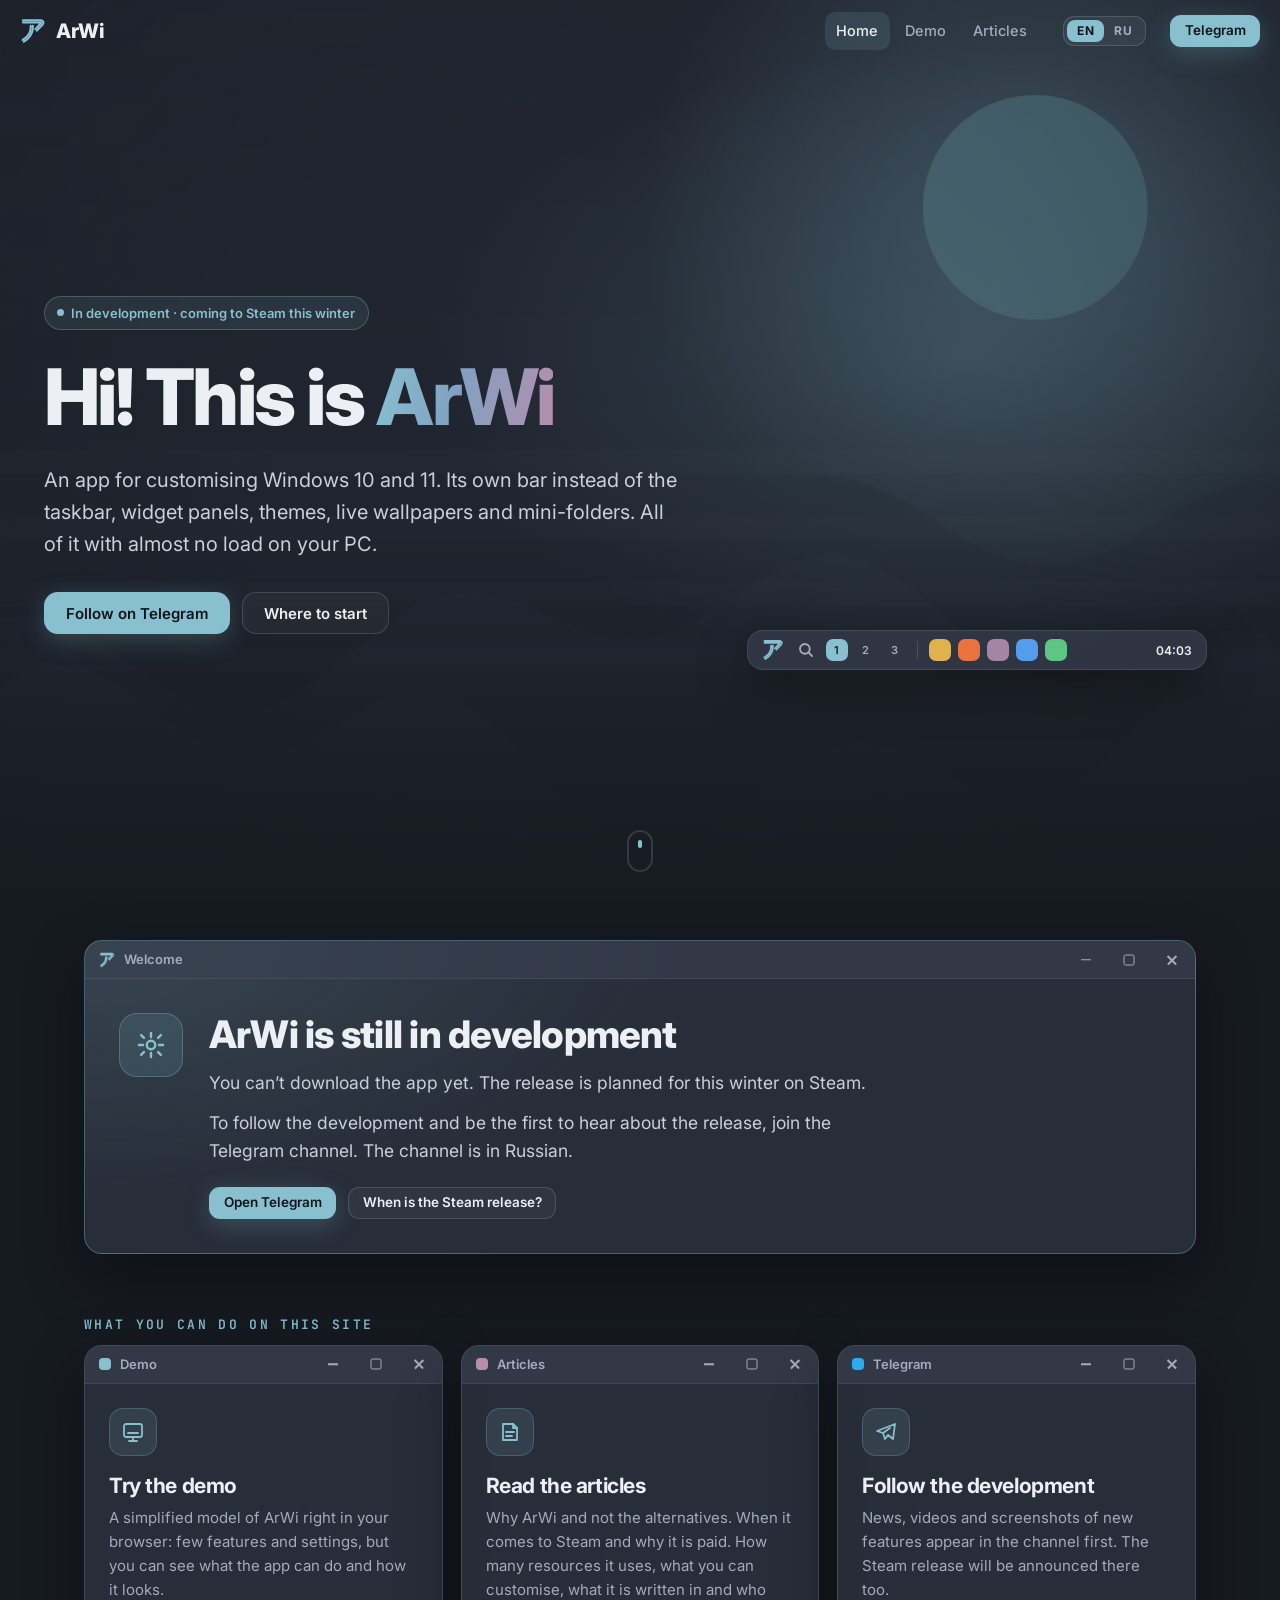
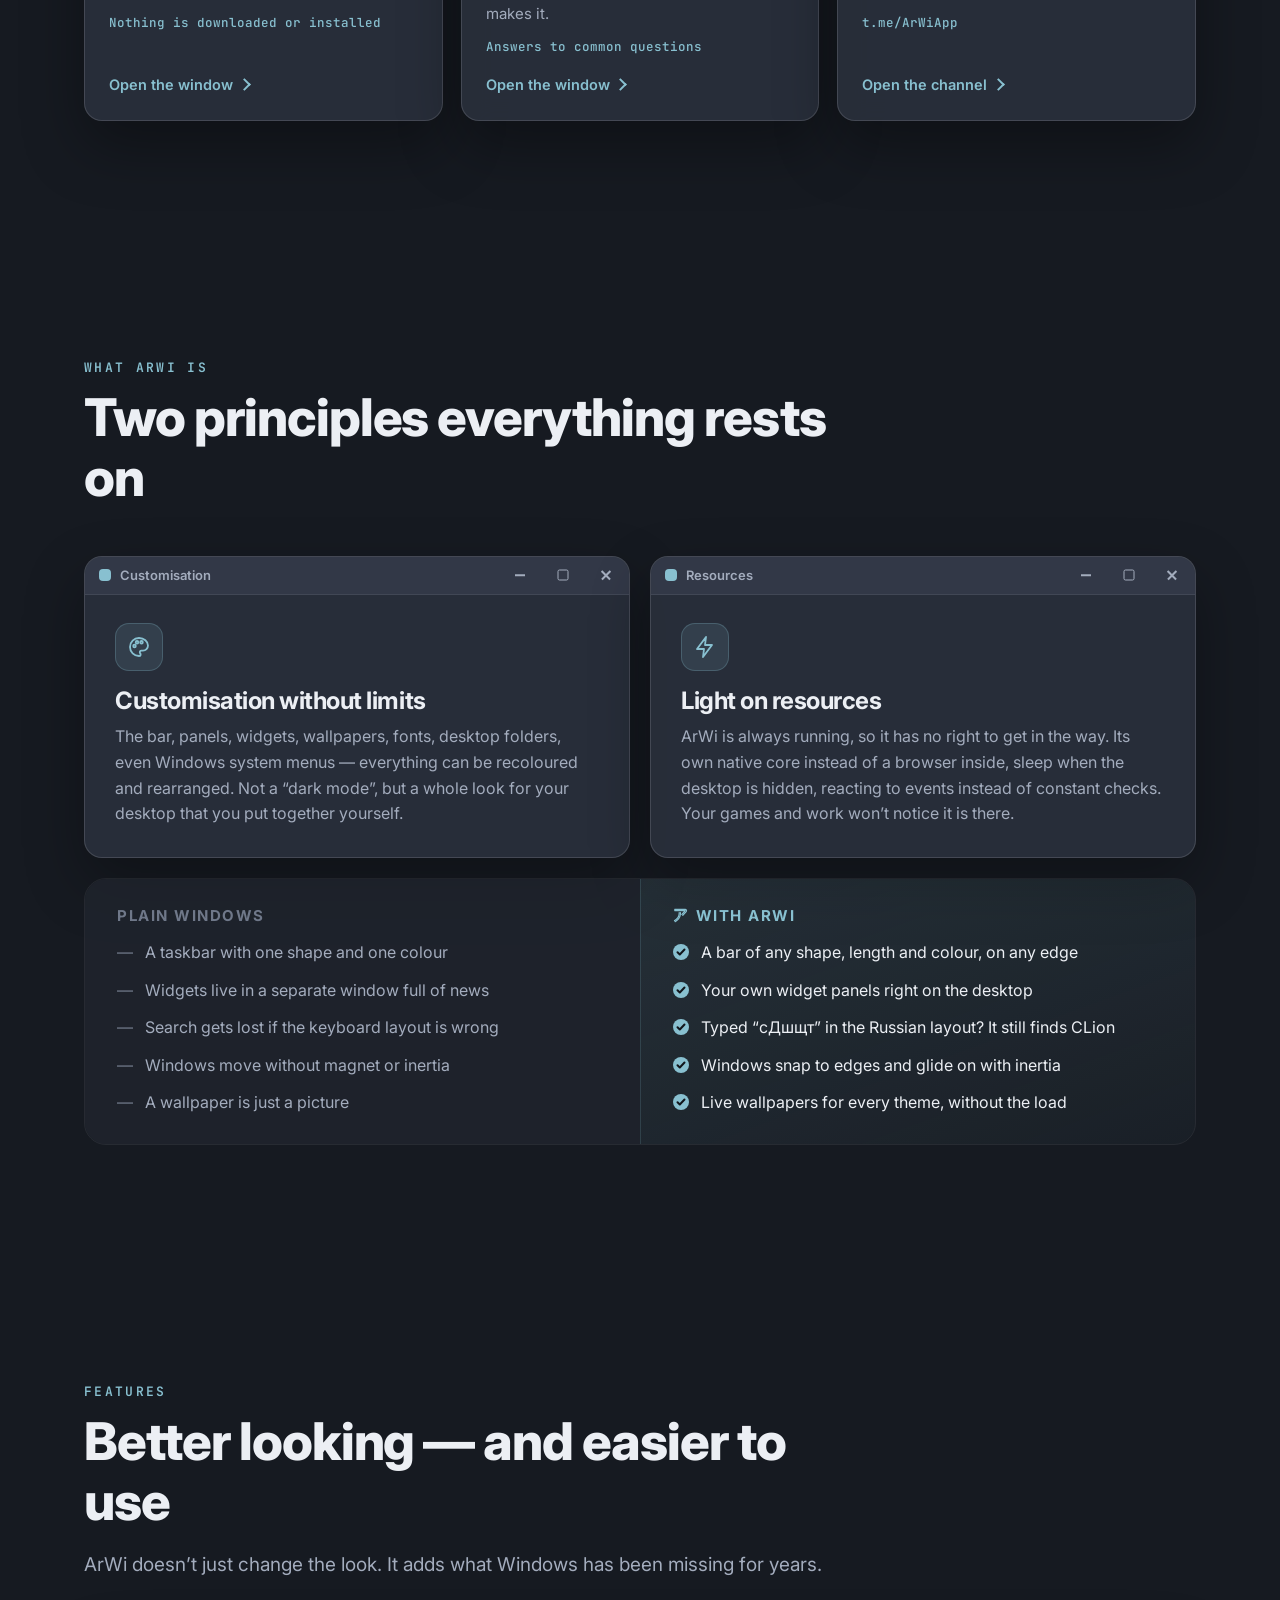
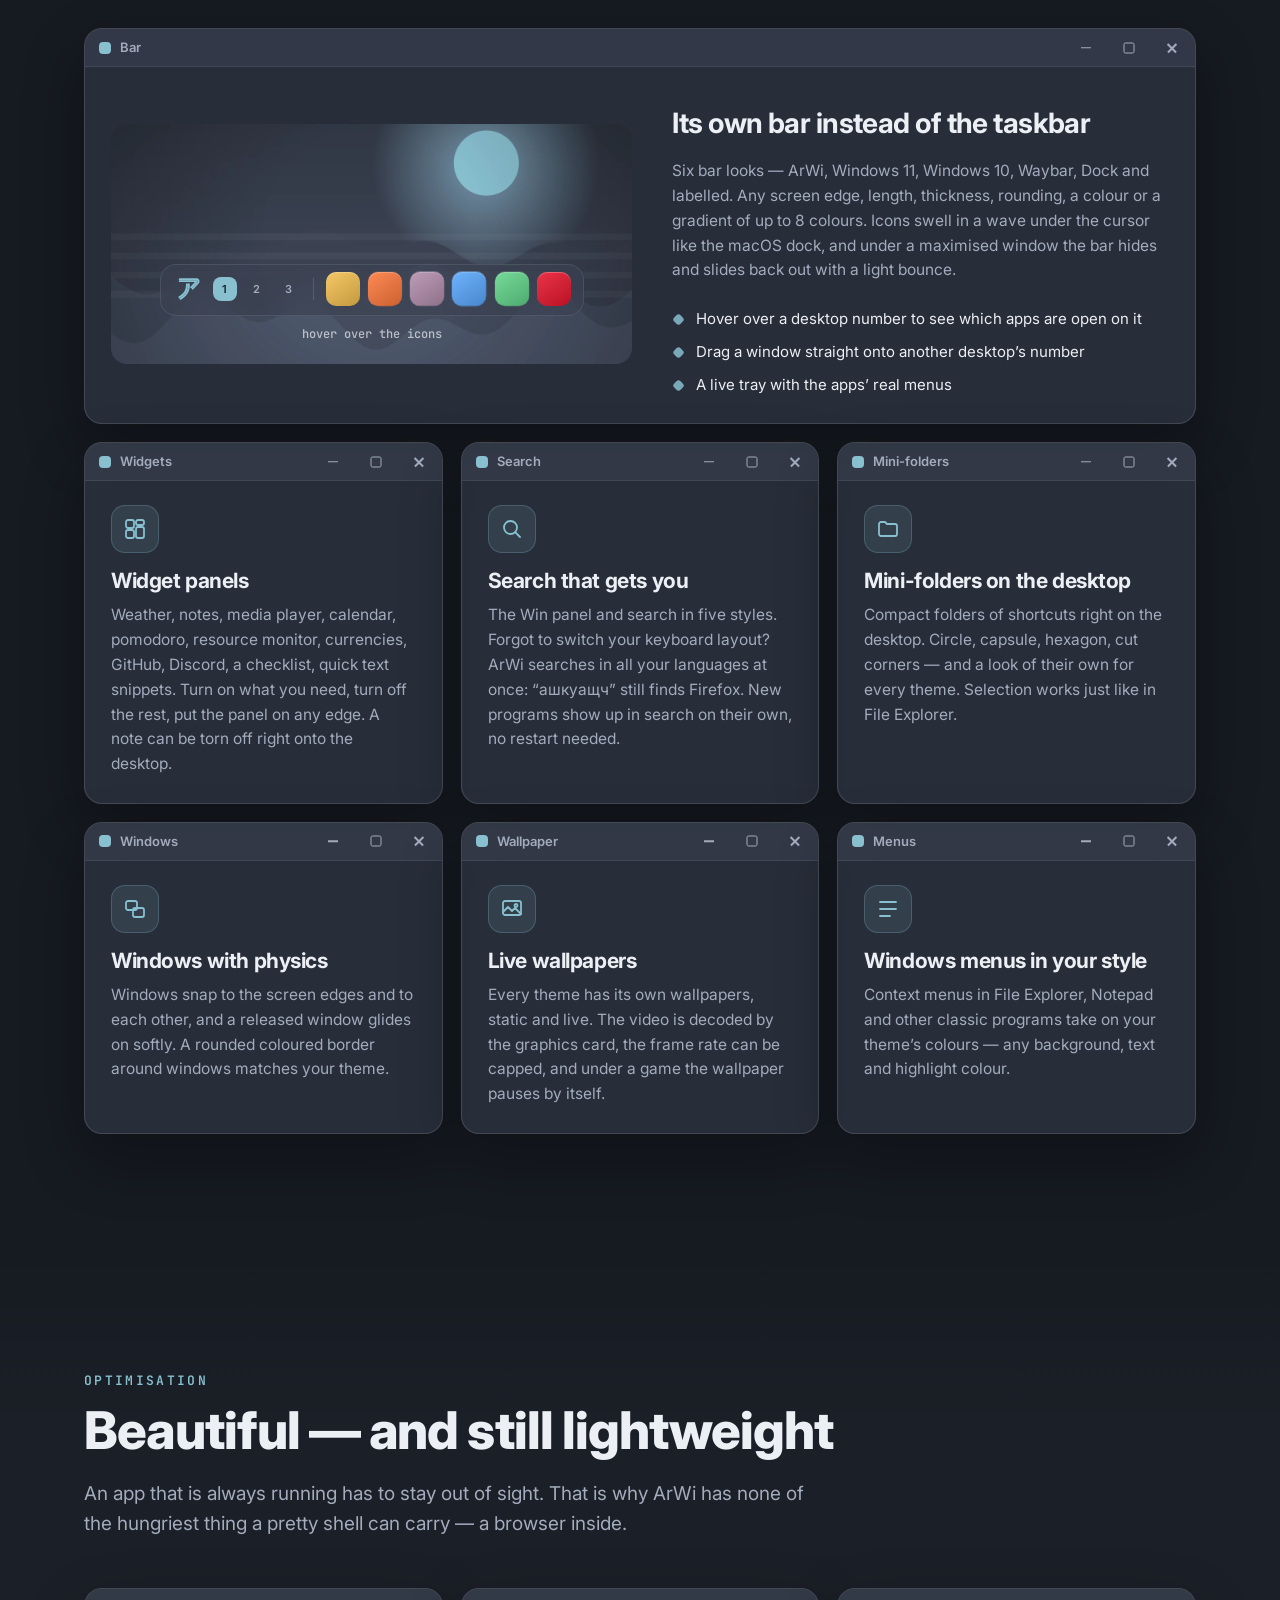
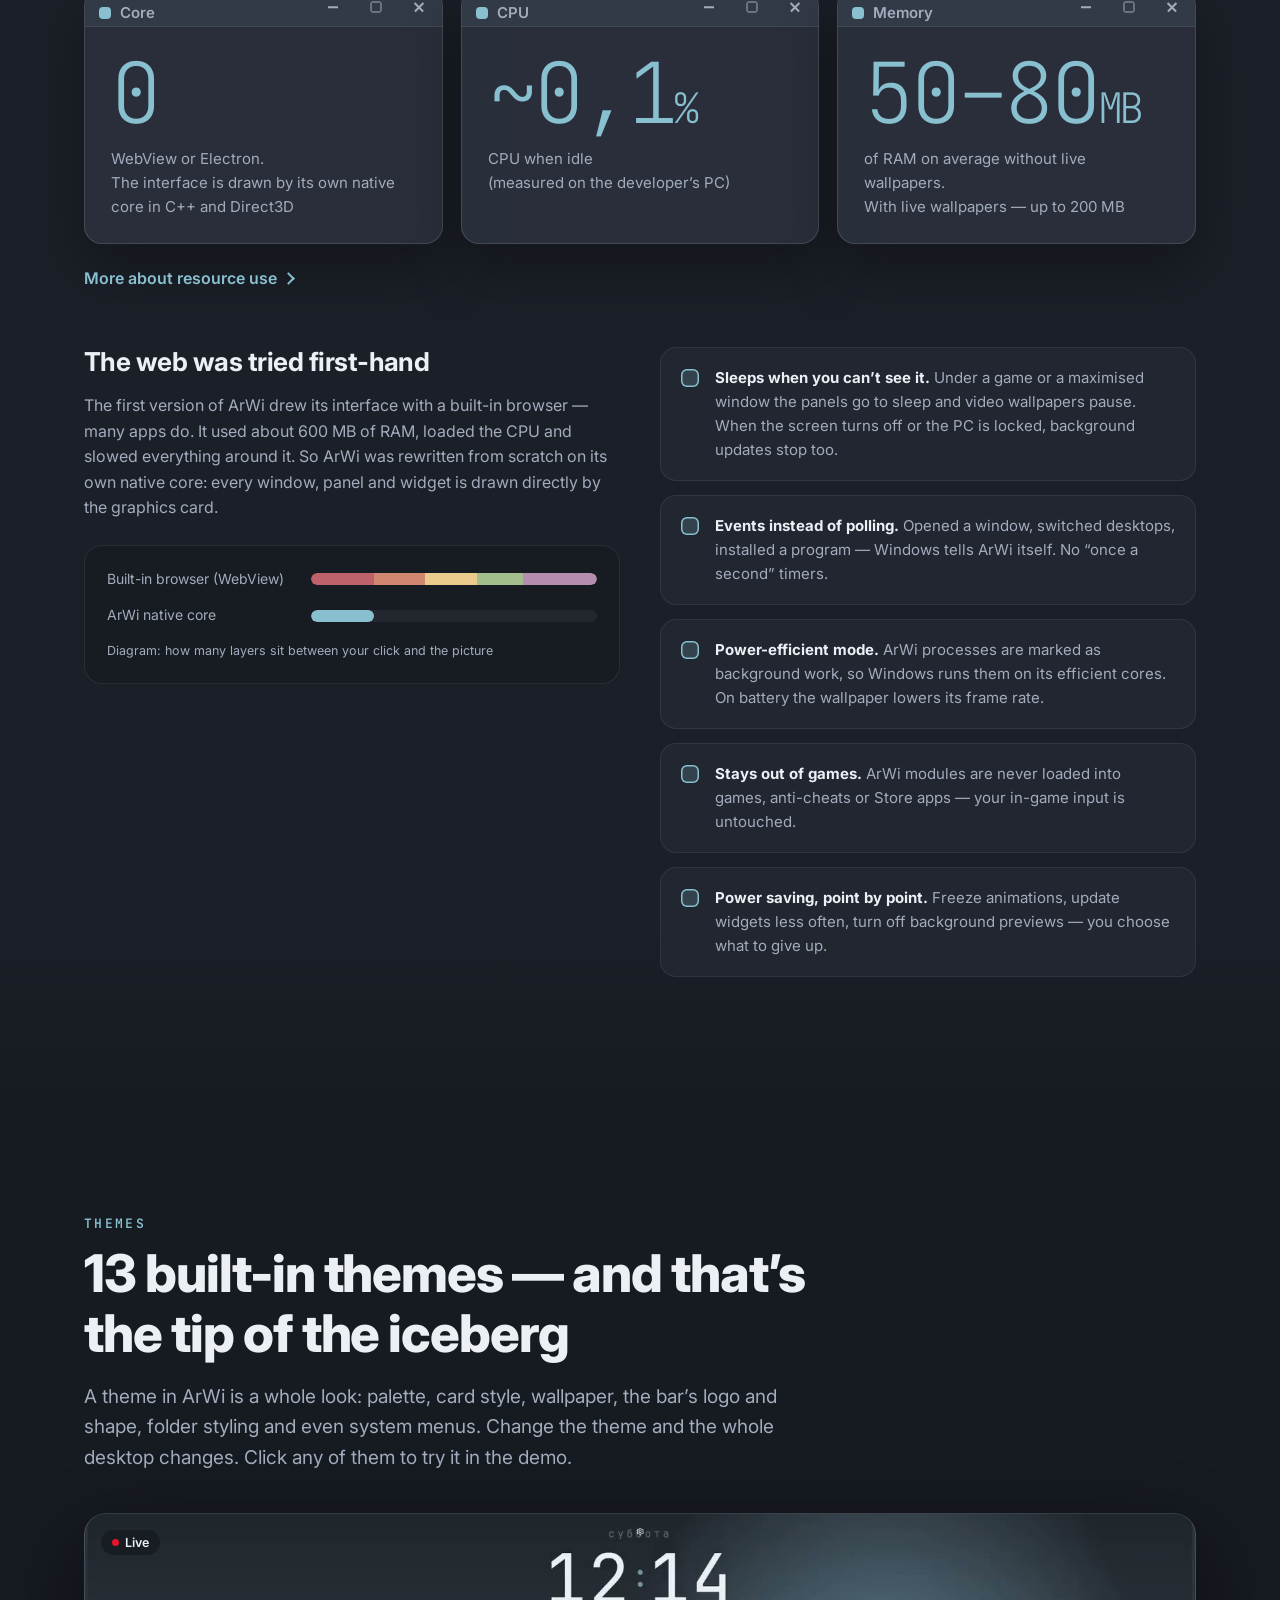
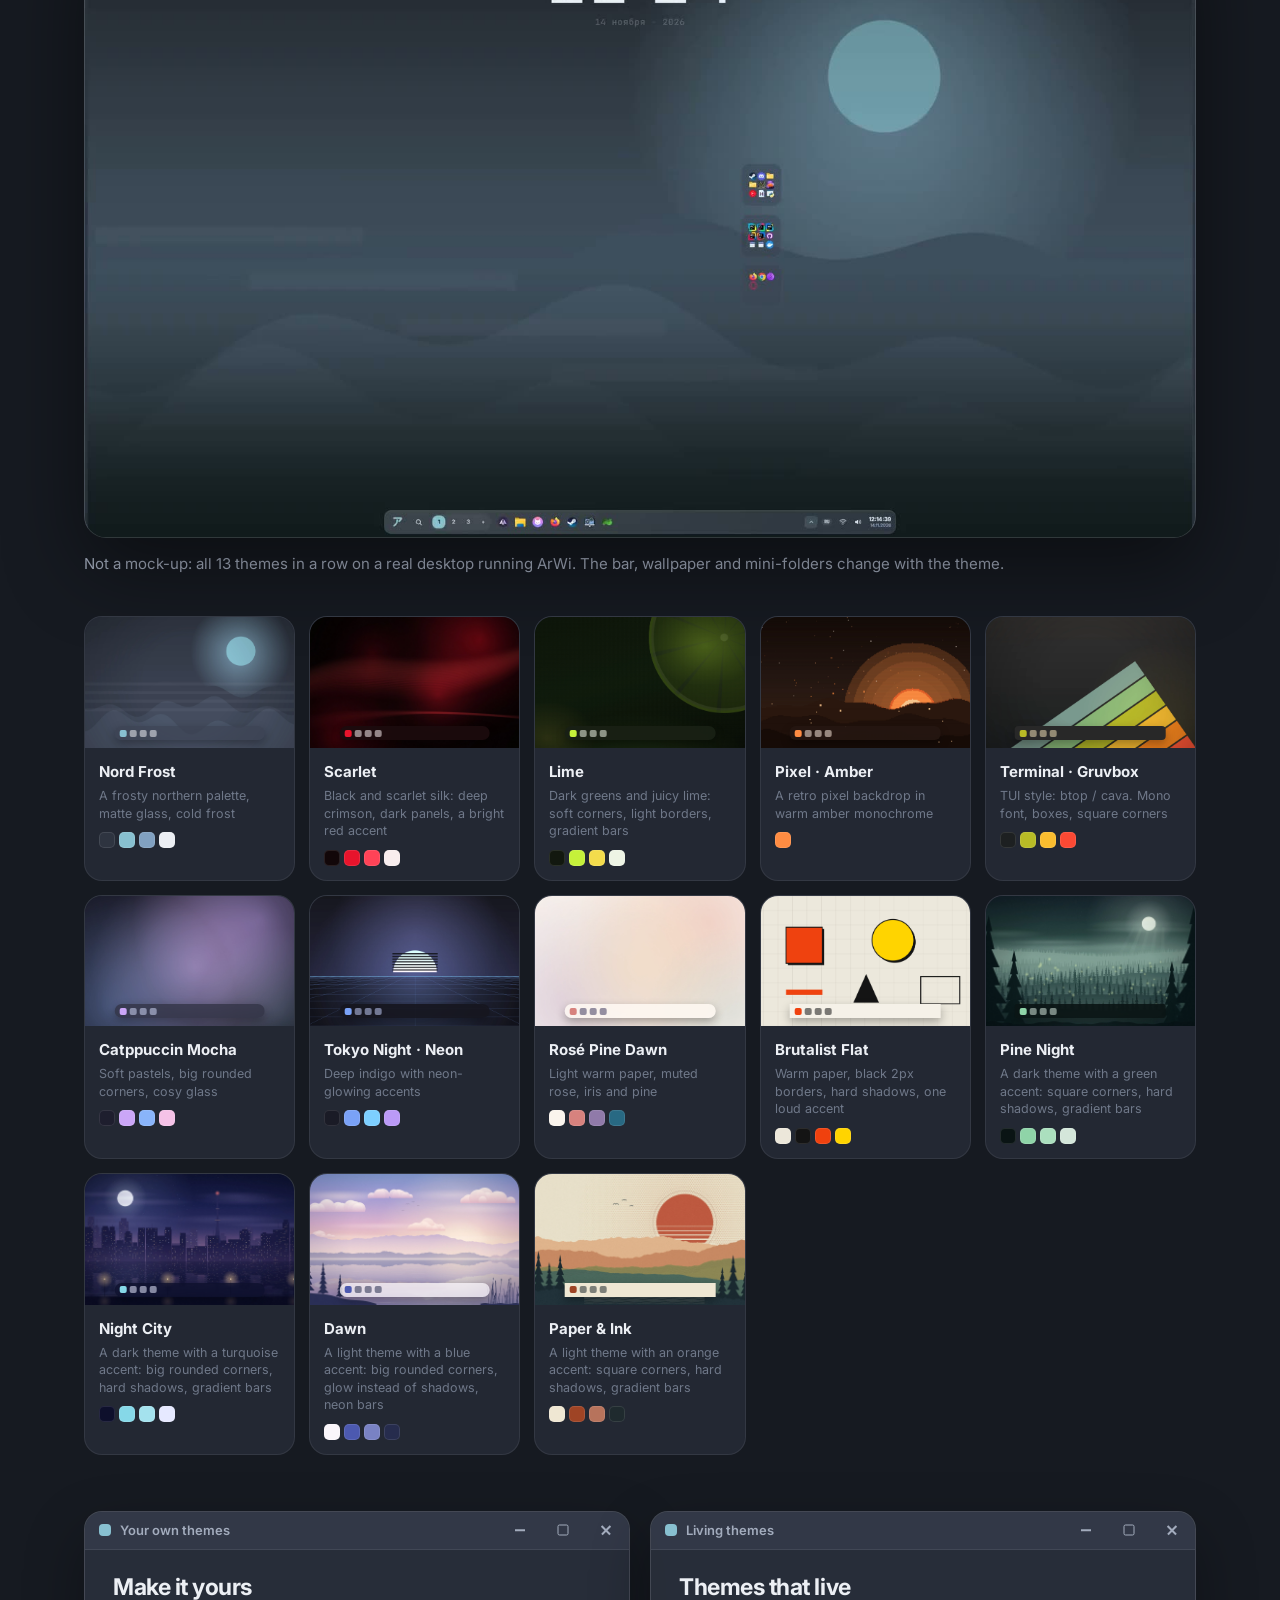
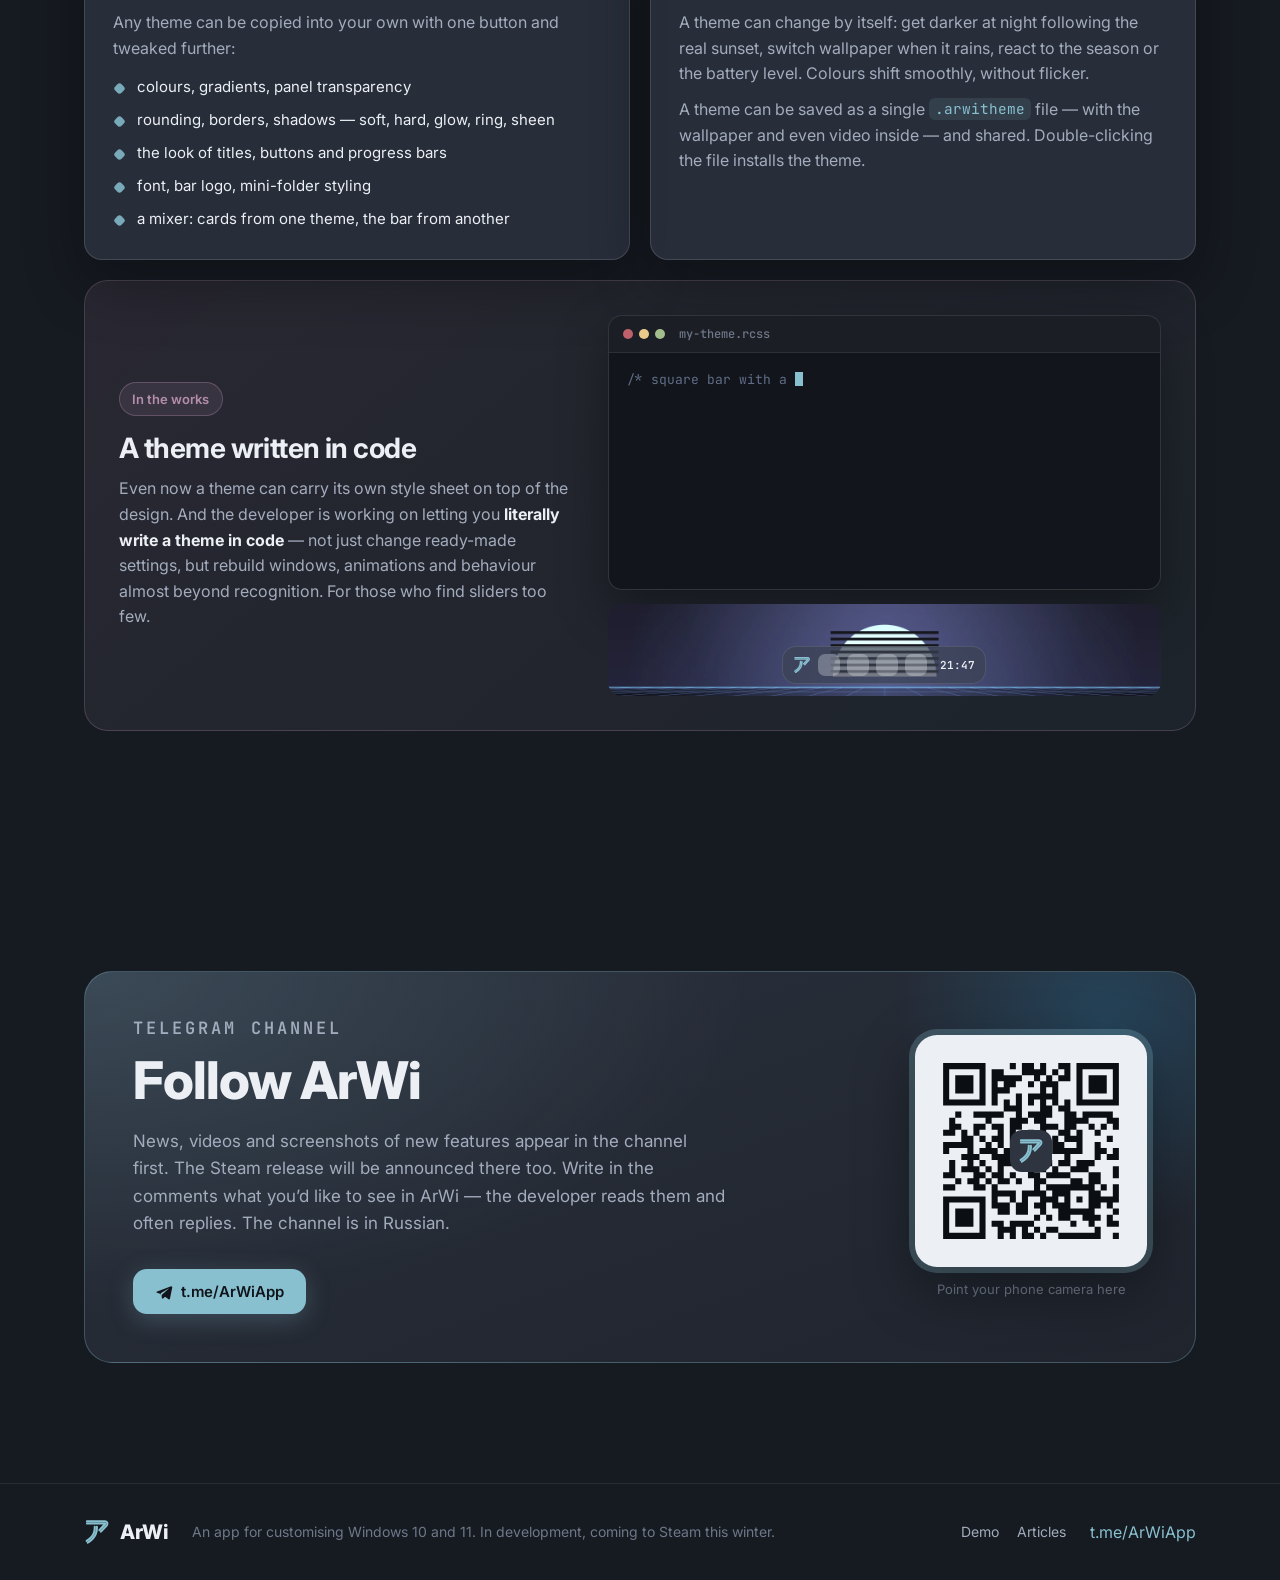
==== index.html @ a20c839b "One window look for every card, full-screen theme footage, text fixes Every tile on the home page an" ====
<!doctype html>
<html lang="ru">
<head>
<meta charset="utf-8">
<meta name="viewport" content="width=device-width, initial-scale=1, viewport-fit=cover">
<title>ArWi — рабочий стол Windows, собранный под вас</title>
<meta name="description" content="ArWi — приложение для кастомизации Windows: свой бар, панели виджетов, темы, обои и мини-папки. Нативное ядро без WebView — красиво и легко для системы.">
<meta property="og:title" content="ArWi — рабочий стол Windows, собранный под вас">
<meta property="og:description" content="Свой бар, виджеты, 13 тем, живые обои. Нативное ядро без WebView. Соберите свой стол прямо на сайте.">
<meta property="og:image" content="assets/og.jpg">
<meta name="theme-color" content="#1b1f27">
<!-- the page is dark by design: keep browsers and dark-mode extensions from inverting the light themes in the builder -->
<meta name="color-scheme" content="dark">
<meta name="darkreader-lock">
<link rel="icon" href="assets/favicon.svg" type="image/svg+xml">
<link rel="preconnect" href="https://fonts.googleapis.com">
<link rel="preconnect" href="https://fonts.gstatic.com" crossorigin>
<link href="https://fonts.googleapis.com/css2?family=Inter:wght@300;400;500;600;700;800&family=JetBrains+Mono:wght@200;400;500;700&family=Manrope:wght@400;600;800&family=Space+Grotesk:wght@400;600;700&display=swap" rel="stylesheet">
<script>try{if(localStorage.getItem("arwi-lang")!=="ru")document.documentElement.classList.add("i18n-wait")}catch(e){document.documentElement.classList.add("i18n-wait")}setTimeout(function(){document.documentElement.classList.remove("i18n-wait")},2500)</script>
<link rel="stylesheet" href="css/style.css?v=14">
</head>
<body>

<header class="nav" id="nav">
  <a class="brand" href="index.html" aria-label="ArWi — на главную"><span class="logo-mark"></span><span>ArWi</span></a>
  <nav class="nav-links">
    <a href="index.html" aria-current="page">Главная</a>
    <a href="demo.html">Демо</a>
    <a href="articles.html">Статьи</a>
  </nav>
  <div class="lang" role="group" aria-label="Language / Язык"><span class="lang-ink"></span><button type="button" data-lang="en">EN</button><button type="button" data-lang="ru">RU</button></div>
  <a class="btn btn-accent btn-sm" href="https://t.me/ArWiApp" target="_blank" rel="noopener">Telegram</a>
</header>

<main id="top">

<!-- ============ HERO ============ -->
<section class="hero">
  <div class="hero-bg" aria-hidden="true"><div class="hero-wall"></div><div class="hero-glow"></div></div>
  <div class="hero-inner">
    <div class="hero-text">
      <span class="pill reveal"><span class="dot"></span> В разработке · релиз зимой в Steam</span>
      <h1 class="reveal">Привет! Это <span class="grad">ArWi</span></h1>
      <p class="lead reveal">Приложение для кастомизации Windows 10 и 11. Свой бар вместо панели задач, панели виджетов, темы, живые обои и мини-папки. И всё это — почти без нагрузки на компьютер.</p>
      <div class="hero-cta reveal">
        <a class="btn btn-accent" href="https://t.me/ArWiApp" target="_blank" rel="noopener">Следить в Telegram</a>
        <a class="btn btn-ghost" href="#welcome">С чего начать</a>
      </div>
    </div>
    <div class="hero-art reveal" aria-hidden="true">
      <div class="splash"><img src="assets/splash.svg" alt=""></div>
      <div class="hero-bar">
        <span class="hb-logo logo-mark"></span><svg class="hb-ico" viewBox="0 0 24 24" aria-hidden="true"><circle cx="10.5" cy="10.5" r="6.5"/><path d="m20 20-4.8-4.8"/></svg>
        <span class="hb-chip on">1</span><span class="hb-chip">2</span><span class="hb-chip">3</span>
        <span class="hb-sep"></span>
        <span class="hb-app" style="--c:#f4c04f"></span><span class="hb-app" style="--c:#ff7a3d"></span><span class="hb-app" style="--c:#b48ead"></span><span class="hb-app" style="--c:#5aa9ff"></span><span class="hb-app" style="--c:#63d68c"></span>
        <span class="hb-fill"></span><span class="hb-clock" id="heroClock">12:00</span>
      </div>
    </div>
  </div>
  <a class="scroll-cue" href="#welcome" aria-label="Листать вниз"><span></span></a>
</section>

<!-- ============ WELCOME: status + the three "windows" the visitor can open ============ -->
<section class="section welcome" id="welcome">
  <div class="wrap">
    <div class="awin awin-status reveal">
      <div class="awin-head"><span class="logo-mark"></span><span class="awin-title">Добро пожаловать</span><i></i><i></i><i></i></div>
      <div class="awin-body status">
        <div class="status-ico" aria-hidden="true"><svg viewBox="0 0 24 24"><path d="M12 3v3M12 18v3M4.6 4.6l2.1 2.1M17.3 17.3l2.1 2.1M3 12h3M18 12h3M4.6 19.4l2.1-2.1M17.3 6.7l2.1-2.1"/><circle cx="12" cy="12" r="3.2"/></svg></div>
        <div class="status-text">
          <h2>ArWi ещё в разработке</h2>
          <p>Скачать приложение пока нельзя. Релиз планируется зимой в Steam.</p>
          <p>Чтобы следить за разработкой и первыми узнать о выходе, подпишитесь на Telegram-канал.</p>
          <div class="hero-cta">
            <a class="btn btn-accent btn-sm" href="https://t.me/ArWiApp" target="_blank" rel="noopener">Перейти в Telegram</a>
            <a class="btn btn-ghost btn-sm" href="articles.html#steam">Когда выход в Steam?</a>
          </div>
        </div>
      </div>
    </div>

    <p class="kicker reveal welcome-kicker">Что можно сделать на сайте</p>
    <div class="awin-grid">
      <a class="awin awin-card reveal" href="demo.html">
        <div class="awin-head"><span class="awin-dot" style="--c:#88c0d0"></span><span class="awin-title">Демо</span><i></i><i></i><i></i></div>
        <div class="awin-body">
          <div class="awin-ico"><svg viewBox="0 0 24 24"><rect x="3" y="4" width="18" height="13" rx="2"/><path d="M8 21h8M12 17v4"/><path d="M7 13h10"/></svg></div>
          <h3>Попробовать демо</h3>
          <p>Упрощённая модель ArWi прямо в браузере: мало функций и настроек, но видно, что умеет приложение и как оно выглядит.</p>
          <p class="awin-note">Ничего не скачивается и не устанавливается</p>
          <span class="awin-open">Открыть окно</span>
        </div>
      </a>
      <a class="awin awin-card reveal" href="articles.html">
        <div class="awin-head"><span class="awin-dot" style="--c:#b48ead"></span><span class="awin-title">Статьи</span><i></i><i></i><i></i></div>
        <div class="awin-body">
          <div class="awin-ico"><svg viewBox="0 0 24 24"><path d="M5 4h10l4 4v12H5Z"/><path d="M15 4v4h4M8 12h8M8 16h6"/></svg></div>
          <h3>Почитать статьи</h3>
          <p>Почему ArWi, а не аналоги. Когда выход в Steam и почему он платный. Сколько ресурсов он ест, что можно настроить, на чём он написан и кто его делает.</p>
          <p class="awin-note">Ответы на частые вопросы</p>
          <span class="awin-open">Открыть окно</span>
        </div>
      </a>
      <a class="awin awin-card reveal" href="https://t.me/ArWiApp" target="_blank" rel="noopener">
        <div class="awin-head"><span class="awin-dot" style="--c:#2aabee"></span><span class="awin-title">Telegram</span><i></i><i></i><i></i></div>
        <div class="awin-body">
          <div class="awin-ico"><svg viewBox="0 0 24 24"><path d="m21 4-18 7 6 2 2 6 3-4 5 4Z"/><path d="m9 13 7-5"/></svg></div>
          <h3>Следить за разработкой</h3>
          <p>Новости, ролики и скриншоты новых функций выходят сначала в канале. Там же будет объявлен выход в Steam.</p>
          <p class="awin-note">t.me/ArWiApp</p>
          <span class="awin-open">Открыть канал</span>
        </div>
      </a>
    </div>
  </div>
</section>

<!-- ============ ABOUT ============ -->
<section class="section" id="about">
  <div class="wrap">
    <p class="kicker reveal">Что такое ArWi</p>
    <h2 class="reveal">Два принципа, на которых всё держится</h2>
    <div class="pillars">
      <article class="awin pillar reveal"><div class="awin-head"><span class="awin-dot" style="--c:var(--accent)"></span><span class="awin-title">Кастомизация</span><i></i><i></i><i></i></div><div class="awin-body">
        <div class="pillar-ico"><svg viewBox="0 0 24 24"><path d="M12 3a9 9 0 1 0 0 18c1 0 1.6-.8 1.6-1.6 0-.5-.2-.8-.4-1.1-.3-.3-.4-.7-.4-1.1 0-.9.7-1.6 1.6-1.6H16a5 5 0 0 0 5-5C21 6.6 17 3 12 3Z"/><circle cx="7.5" cy="11" r="1.3"/><circle cx="10" cy="7.3" r="1.3"/><circle cx="14.5" cy="7.3" r="1.3"/></svg></div>
        <h3>Кастомизация без границ</h3>
        <p>Бар, панели, виджеты, обои, шрифты, папки на столе, даже системные меню Windows — всё перекрашивается и перестраивается. Не «тёмная тема», а целый образ рабочего стола, который вы собираете сами.</p>
      </div></article>
      <article class="awin pillar reveal"><div class="awin-head"><span class="awin-dot" style="--c:var(--accent)"></span><span class="awin-title">Ресурсы</span><i></i><i></i><i></i></div><div class="awin-body">
        <div class="pillar-ico"><svg viewBox="0 0 24 24"><path d="M13 2 4 14h7l-1 8 9-12h-7l1-8Z"/></svg></div>
        <h3>Бережёт ресурсы</h3>
        <p>ArWi работает всегда, поэтому не имеет права мешать. Своё нативное ядро вместо браузера внутри, сон, когда стол не виден, реакция на события вместо постоянных проверок. Игры и работа не замечают, что он запущен.</p>
      </div></article>
    </div>
    <div class="compare reveal">
      <div class="cmp-col">
        <h4>Обычная Windows</h4>
        <ul>
          <li>Панель задач одной формы и одного цвета</li>
          <li>Виджеты — в отдельном окне с новостями</li>
          <li>Поиск теряется, если раскладка не та</li>
          <li>Окна двигаются без магнита и инерции</li>
          <li>Обои — картинка, и только</li>
        </ul>
      </div>
      <div class="cmp-col cmp-arwi">
        <h4><span class="logo-mark"></span> С ArWi</h4>
        <ul>
          <li>Бар любой формы, длины, цвета и с любого края</li>
          <li>Свои панели виджетов прямо на рабочем столе</li>
          <li>Набрали «сДшщт» — найдёт CLion</li>
          <li>Окна прилипают к краям и доезжают по инерции</li>
          <li>Живые обои у каждой темы, без нагрузки</li>
        </ul>
      </div>
    </div>
  </div>
</section>

<!-- ============ FEATURES ============ -->
<section class="section" id="features">
  <div class="wrap">
    <p class="kicker reveal">Возможности</p>
    <h2 class="reveal">Красивее — и удобнее, чем было</h2>
    <p class="sub reveal">ArWi не просто меняет вид. Он добавляет то, чего в Windows не хватало годами.</p>

    <div class="feat-grid">
      <article class="awin feat feat-wide reveal" data-tilt><div class="awin-head"><span class="awin-dot" style="--c:var(--accent)"></span><span class="awin-title">Бар</span><i></i><i></i><i></i></div><div class="awin-body">
        <div class="feat-demo demo-bar" aria-hidden="true">
          <div class="db-bar">
            <span class="db-logo logo-mark"></span><span class="db-chip on">1</span><span class="db-chip">2</span><span class="db-chip">3</span>
            <span class="db-sep"></span>
            <span class="db-app" style="--c:#f4c04f"></span><span class="db-app" style="--c:#ff7a3d"></span><span class="db-app" style="--c:#b48ead"></span><span class="db-app" style="--c:#5aa9ff"></span><span class="db-app" style="--c:#63d68c"></span><span class="db-app" style="--c:#e8142c"></span>
          </div>
          <p class="hint">наведите на значки</p>
        </div>
        <h3>Свой бар вместо панели задач</h3>
        <p>Шесть видов полосы — ArWi, Windows 11, Windows 10, Waybar, Dock и с подписями. Любой край экрана, длина, толщина, скругление, цвет или градиент до 8 цветов. Значки растут волной под курсором, как в доке macOS, а под развёрнутым окном бар прячется и выезжает с лёгкой инерцией.</p>
        <ul class="ticks">
          <li>Наведите на номер стола — увидите, какие приложения на нём открыты</li>
          <li>Перетащите окно прямо на номер другого стола</li>
          <li>Живой трей с настоящими меню приложений</li>
        </ul>
      </div></article>

      <article class="awin feat reveal" data-tilt><div class="awin-head"><span class="awin-dot" style="--c:var(--accent)"></span><span class="awin-title">Виджеты</span><i></i><i></i><i></i></div><div class="awin-body">
        <div class="feat-ico"><svg viewBox="0 0 24 24"><rect x="3" y="3" width="8" height="8" rx="2"/><rect x="13" y="3" width="8" height="5" rx="2"/><rect x="13" y="10" width="8" height="11" rx="2"/><rect x="3" y="13" width="8" height="8" rx="2"/></svg></div>
        <h3>Панели виджетов</h3>
        <p>Погода, заметки, плеер, календарь, помодоро, монитор ресурсов, валюты, GitHub, Discord, чек-лист, быстрые вставки текста. Включайте нужные, выключайте лишние, ставьте панель к любому краю. Заметку можно оторвать прямо на стол.</p>
      </div></article>

      <article class="awin feat reveal" data-tilt><div class="awin-head"><span class="awin-dot" style="--c:var(--accent)"></span><span class="awin-title">Поиск</span><i></i><i></i><i></i></div><div class="awin-body">
        <div class="feat-ico"><svg viewBox="0 0 24 24"><circle cx="10.5" cy="10.5" r="6.5"/><path d="m20 20-4.8-4.8"/></svg></div>
        <h3>Поиск, который понимает</h3>
        <p>Win-панель и поиск в пяти стилях. Забыли переключить раскладку? ArWi ищет сразу на всех языках: «ашкуащч» найдёт Firefox. Новые программы появляются в поиске сами, без перезапуска.</p>
      </div></article>

      <article class="awin feat reveal" data-tilt><div class="awin-head"><span class="awin-dot" style="--c:var(--accent)"></span><span class="awin-title">Мини-папки</span><i></i><i></i><i></i></div><div class="awin-body">
        <div class="feat-ico"><svg viewBox="0 0 24 24"><path d="M3 7a2 2 0 0 1 2-2h4l2 2h8a2 2 0 0 1 2 2v8a2 2 0 0 1-2 2H5a2 2 0 0 1-2-2Z"/></svg></div>
        <h3>Мини-папки на столе</h3>
        <p>Компактные папки с ярлыками прямо на рабочем столе. Круг, капсула, шестиугольник, срезанные углы — и своё оформление под каждую тему. Выделение как в Проводнике.</p>
      </div></article>

      <article class="awin feat reveal" data-tilt><div class="awin-head"><span class="awin-dot" style="--c:var(--accent)"></span><span class="awin-title">Окна</span><i></i><i></i><i></i></div><div class="awin-body">
        <div class="feat-ico"><svg viewBox="0 0 24 24"><rect x="3" y="4" width="11" height="9" rx="2"/><rect x="10" y="11" width="11" height="9" rx="2"/></svg></div>
        <h3>Окна с физикой</h3>
        <p>Окна прилипают к краям и друг к другу, отпущенное окно мягко доезжает по инерции. Цветная скруглённая рамка вокруг окон — под цвет темы.</p>
      </div></article>

      <article class="awin feat reveal" data-tilt><div class="awin-head"><span class="awin-dot" style="--c:var(--accent)"></span><span class="awin-title">Обои</span><i></i><i></i><i></i></div><div class="awin-body">
        <div class="feat-ico"><svg viewBox="0 0 24 24"><rect x="3" y="4" width="18" height="14" rx="2"/><path d="m3 15 5-5 4 4 3-3 6 6"/><circle cx="16" cy="8.5" r="1.5"/></svg></div>
        <h3>Живые обои</h3>
        <p>У каждой темы — свои обои, статичные и живые. Видео декодирует видеокарта, частоту кадров можно ограничить, а под игрой обои сами встают на паузу.</p>
      </div></article>

      <article class="awin feat reveal" data-tilt><div class="awin-head"><span class="awin-dot" style="--c:var(--accent)"></span><span class="awin-title">Меню</span><i></i><i></i><i></i></div><div class="awin-body">
        <div class="feat-ico"><svg viewBox="0 0 24 24"><path d="M4 5h16M4 12h16M4 19h10"/></svg></div>
        <h3>Меню Windows в вашем стиле</h3>
        <p>Контекстные меню Проводника, Блокнота и других классических программ перекрашиваются в цвета темы — любой цвет фона, текста и подсветки.</p>
      </div></article>
    </div>
  </div>
</section>

<!-- ============ LIGHTNESS ============ -->
<section class="section section-alt" id="light">
  <div class="wrap">
    <p class="kicker reveal">Оптимизация</p>
    <h2 class="reveal">Красиво — и при этом легко</h2>
    <p class="sub reveal">Приложение, которое работает постоянно, обязано быть незаметным. Поэтому в ArWi нет самой прожорливой вещи, какая только бывает у красивых оболочек, — браузера внутри.</p>

    <div class="stats">
      <div class="awin stat reveal"><div class="awin-head"><span class="awin-dot" style="--c:var(--accent)"></span><span class="awin-title">Ядро</span><i></i><i></i><i></i></div><div class="awin-body"><b data-count="0">0</b><span>WebView и Electron.<br>Интерфейс рисует своё нативное ядро на C++ и Direct3D</span></div></div>
      <div class="awin stat reveal"><div class="awin-head"><span class="awin-dot" style="--c:var(--accent)"></span><span class="awin-title">Процессор</span><i></i><i></i><i></i></div><div class="awin-body"><b>~0,1<small>%</small></b><span>процессора в простое<br>(замер на ПК разработчика)</span></div></div>
      <div class="awin stat reveal"><div class="awin-head"><span class="awin-dot" style="--c:var(--accent)"></span><span class="awin-title">Память</span><i></i><i></i><i></i></div><div class="awin-body"><b>50–80<small>МБ</small></b><span>оперативной памяти в среднем без живых обоев.<br>С живыми обоями — до 200 МБ</span></div></div>
    </div>
    <p class="more-link reveal"><a href="articles.html#resources">Подробнее о потреблении ресурсов</a></p>

    <div class="light-grid">
      <div class="light-story reveal">
        <h3>Веб проверен на собственном опыте</h3>
        <p>Первая версия ArWi рисовала интерфейс встроенным браузером — так делают многие. Она потребляла около 600 МБ оперативной памяти, грузила процессор и тормозила всё вокруг. Поэтому ArWi переписан целиком на собственном нативном ядре: каждое окно, панель и виджет рисуются напрямую видеокартой.</p>
        <div class="engine">
          <div class="eng-row"><span>Встроенный браузер (WebView)</span><div class="eng-bar web"><i></i></div></div>
          <div class="eng-row"><span>Нативное ядро ArWi</span><div class="eng-bar native"><i></i></div></div>
          <p class="eng-note">Схема: сколько слоёв стоит между вашим кликом и картинкой</p>
        </div>
      </div>
      <ul class="light-list">
        <li class="reveal"><b>Спит, когда его не видно.</b> Под игрой или развёрнутым окном панели засыпают, видео-обои встают на паузу. Погас экран или заблокирован компьютер — останавливаются и фоновые обновления.</li>
        <li class="reveal"><b>События вместо опросов.</b> Открыли окно, переключили стол, поставили программу — Windows сама сообщает об этом ArWi. Никаких таймеров «раз в секунду».</li>
        <li class="reveal"><b>Энергоэффективный режим.</b> Процессы ArWi помечены для Windows как фоновые и работают на экономичных ядрах. На батарее обои снижают частоту кадров.</li>
        <li class="reveal"><b>Не лезет в игры.</b> В игры, античиты и программы из Store модули ArWi не загружаются вовсе — ввод в игре не страдает.</li>
        <li class="reveal"><b>Энергосбережение по пунктам.</b> Заморозить анимации, реже обновлять виджеты, отключить фоновые превью — выбираете сами, чем пожертвовать.</li>
      </ul>
    </div>
  </div>
</section>

<!-- ============ THEMES ============ -->
<section class="section" id="themes">
  <div class="wrap">
    <p class="kicker reveal">Темы</p>
    <h2 class="reveal">13 встроенных тем — и это верхушка айсберга</h2>
    <p class="sub reveal">Тема в ArWi — это целый образ: палитра, стиль карточек, обои, логотип и форма бара, оформление папок и даже системных меню. Сменили тему — сменился весь стол. Нажмите на любую, чтобы примерить её в демо.</p>
    <figure class="real reveal">
      <div class="real-frame"><video id="realVideo" src="assets/real-themes.mp4?v=2" poster="assets/real-themes.jpg?v=2" muted loop playsinline preload="none"></video><span class="real-badge"><span class="dot"></span> Вживую</span></div>
      <figcaption>Это не макет: все 13 тем подряд на настоящем рабочем столе с ArWi. Бар, обои и мини-папки меняются вместе с темой.</figcaption>
    </figure>
    <div class="theme-gallery" id="themeGallery"></div>

    <div class="iceberg">
      <div class="awin ice-col reveal"><div class="awin-head"><span class="awin-dot" style="--c:var(--accent)"></span><span class="awin-title">Свои темы</span><i></i><i></i><i></i></div><div class="awin-body">
        <h3>Настройте под себя</h3>
        <p>Любую тему можно скопировать в свою одной кнопкой и крутить дальше:</p>
        <ul class="ticks">
          <li>цвета, градиенты, прозрачность панелей</li>
          <li>скругления, рамки, тени — мягкая, жёсткая, свечение, кольцо, блик</li>
          <li>вид заголовков, кнопок и полос прогресса</li>
          <li>шрифт, логотип бара, оформление мини-папок</li>
          <li>миксер: карточки из одной темы, бар из другой</li>
        </ul></div>
      </div>
      <div class="awin ice-col reveal"><div class="awin-head"><span class="awin-dot" style="--c:var(--accent)"></span><span class="awin-title">Живые темы</span><i></i><i></i><i></i></div><div class="awin-body">
        <h3>Темы, которые живут</h3>
        <p>Тема может сама меняться по обстоятельствам: темнеть к ночи по реальному закату, менять обои в дождь, реагировать на сезон или заряд батареи. Краски переезжают плавно, без мигания.</p>
        <p>Тему можно сохранить в один файл <code>.arwitheme</code> — с обоями и даже видео внутри — и поделиться ею. Двойной щелчок по файлу ставит тему.</p></div>
      </div>
    </div>

    <div class="code-theme reveal">
      <div class="ct-text">
        <span class="pill pill-soft">В работе</span>
        <h3>Тема, написанная кодом</h3>
        <p>Уже сейчас тема может нести свой стилевой лист поверх оформления. А разработчик работает над тем, чтобы тему можно было <b>буквально написать кодом</b> — не только менять готовые настройки, а перестроить окна, анимации и поведение почти до неузнаваемости. Для тех, кому мало ползунков.</p>
      </div>
      <div class="ct-demo">
        <div class="editor">
          <div class="ed-head"><i></i><i></i><i></i><span>моя-тема.rcss</span></div>
          <pre class="ed-code" id="edCode"></pre>
        </div>
        <div class="ct-preview" id="ctPreview">
          <div class="ctp-bar"><span class="ctp-logo logo-mark"></span><span class="ctp-app"></span><span class="ctp-app"></span><span class="ctp-app"></span><span class="ctp-app"></span><span class="ctp-clock">21:47</span></div>
        </div>
      </div>
    </div>
  </div>
</section>

<!-- ============ TELEGRAM ============ -->
<section class="section" id="tg">
  <div class="wrap">
    <div class="tg-card reveal">
      <div class="tg-text">
        <p class="kicker">Telegram-канал</p>
        <h2>Следите за ArWi</h2>
        <p>Новости, ролики и скриншоты новых функций выходят сначала в канале. Там же будет объявлен выход в Steam. Пишите в комментариях, что хотите увидеть в ArWi, — разработчик их читает и часто отвечает.</p>
        <div class="hero-cta">
          <a class="btn btn-accent" href="https://t.me/ArWiApp" target="_blank" rel="noopener">
            <svg class="tg-ico" viewBox="0 0 24 24"><path d="M21.5 4.2 2.9 11.4c-1.3.5-1.3 1.2-.2 1.6l4.8 1.5 1.8 5.6c.2.6.4.8.9.8.4 0 .6-.2.9-.5l2.3-2.2 4.8 3.5c.9.5 1.5.2 1.7-.8l3.1-14.8c.3-1.3-.5-1.9-1.5-1.4Zm-3.4 3.4-8.6 7.8-.3 3.4-1.6-5 9.9-6.3c.5-.3.9 0 .6.1Z"/></svg>
            t.me/ArWiApp
          </a>
        </div>
      </div>
      <div class="qr-box">
        <div class="qr-frame"><img src="assets/qr.svg" alt="QR-код канала t.me/ArWiApp" width="200" height="200"><span class="qr-logo logo-mark"></span></div>
        <span>Наведите камеру телефона</span>
      </div>
    </div>
  </div>
</section>

</main>

<footer class="footer">
  <div class="wrap foot">
    <a class="brand" href="index.html"><span class="logo-mark"></span><span>ArWi</span></a>
    <p>Приложение для кастомизации Windows 10 и 11. В разработке, релиз зимой в Steam.</p>
    <nav class="foot-links"><a href="demo.html">Демо</a><a href="articles.html">Статьи</a></nav>
    <a href="https://t.me/ArWiApp" target="_blank" rel="noopener">t.me/ArWiApp</a>
  </div>
</footer>

<script src="js/themes.js?v=14"></script>
<script src="js/i18n.js?v=14"></script>
<script src="js/site.js?v=14"></script>
</body>
</html>
---- css/style.css ----
/* ArWi site. Look follows the ArWi "Nord Frost" theme; motion uses ArWi's own curves:
   hover colour 0.16s cubic-bezier(0,0,.58,1), edge reveal cubic-bezier(.2,1.45,.35,1) (overshoot),
   conceal cubic-bezier(.45,0,.25,1), popup slide cubic-bezier(.16,.9,.3,1), spring cubic-bezier(.34,1.56,.64,1). */

:root {
  --bg: #161a21;
  --bg2: #1b1f27;
  --surface: #232833;
  --surface2: #2e3440;
  --line: rgba(236, 239, 244, .08);
  --line2: rgba(236, 239, 244, .14);
  --fg: #eceff4;
  --muted: #a3acbd;
  --dim: #6f7889;
  --accent: #88c0d0;
  --accent-rgb: 136, 192, 208;
  --accent2: #81a1c1;
  --violet: #b48ead;
  --r: 18px;
  --ease-hover: cubic-bezier(0, 0, .58, 1);
  --ease-reveal: cubic-bezier(.2, 1.45, .35, 1);
  --ease-conceal: cubic-bezier(.45, 0, .25, 1);
  --ease-pop: cubic-bezier(.16, .9, .3, 1);
  --ease-spring: cubic-bezier(.34, 1.56, .64, 1);
  --font: "Inter", system-ui, -apple-system, "Segoe UI", Roboto, sans-serif;
  --mono: "JetBrains Mono", ui-monospace, Consolas, monospace;
  color-scheme: dark;
}

* { box-sizing: border-box; }
html { scroll-behavior: smooth; scroll-padding-top: 72px; }
body {
  margin: 0;
  background: var(--bg);
  color: var(--fg);
  font: 400 16px/1.6 var(--font);
  -webkit-font-smoothing: antialiased;
  overflow-x: hidden;
}
img { max-width: 100%; display: block; }
a { color: var(--accent); text-decoration: none; transition: color .16s var(--ease-hover); }
a:hover { color: var(--fg); }
code { font-family: var(--mono); font-size: .9em; background: rgba(var(--accent-rgb), .12); color: var(--accent); padding: .1em .4em; border-radius: 6px; }
h1, h2, h3, h4 { margin: 0; line-height: 1.15; letter-spacing: -.02em; }
button { font: inherit; color: inherit; }
::selection { background: rgba(var(--accent-rgb), .35); }

/* logo: the real ArWi bar logo, tinted by mask */
.logo-mark {
  display: inline-block;
  width: 1em; height: 1em;
  background: currentColor;
  -webkit-mask: url(../assets/logo.svg) center / contain no-repeat;
  mask: url(../assets/logo.svg) center / contain no-repeat;
  flex: none;
}

/* ---------- buttons ---------- */
.btn {
  display: inline-flex; align-items: center; gap: .55em;
  padding: .85em 1.4em;
  border-radius: 14px;
  border: 1px solid transparent;
  font-weight: 600; font-size: 15px; line-height: 1;
  cursor: pointer;
  transition: background-color .16s var(--ease-hover), border-color .16s var(--ease-hover), color .16s var(--ease-hover), transform .2s var(--ease-spring), box-shadow .25s var(--ease-hover);
  white-space: nowrap;
}
.btn:active { transform: scale(.96); }
.btn-sm { padding: .62em 1em; font-size: 13.5px; border-radius: 11px; }
.btn-accent { background: var(--accent); color: #11151b; box-shadow: 0 6px 24px rgba(var(--accent-rgb), .25); }
.btn-accent:hover { color: #11151b; background: color-mix(in srgb, var(--accent) 82%, white); box-shadow: 0 8px 32px rgba(var(--accent-rgb), .4); transform: translateY(-1px); }
.btn-ghost { background: rgba(236, 239, 244, .04); border-color: var(--line2); color: var(--fg); }
.btn-ghost:hover { color: var(--fg); background: rgba(var(--accent-rgb), .12); border-color: rgba(var(--accent-rgb), .45); }
.tg-ico { width: 18px; height: 18px; fill: currentColor; }

.pill {
  display: inline-flex; align-items: center; gap: .55em;
  padding: .45em .95em; border-radius: 999px;
  background: rgba(var(--accent-rgb), .1); border: 1px solid rgba(var(--accent-rgb), .3);
  color: var(--accent); font-size: 13px; font-weight: 600;
}
.pill .dot { width: 7px; height: 7px; border-radius: 50%; background: var(--accent); box-shadow: 0 0 0 0 rgba(var(--accent-rgb), .6); animation: ping 2.4s infinite; }
.pill-soft { background: rgba(180, 142, 173, .12); border-color: rgba(180, 142, 173, .35); color: var(--violet); }
@keyframes ping { 0% { box-shadow: 0 0 0 0 rgba(var(--accent-rgb), .55); } 70%, 100% { box-shadow: 0 0 0 9px rgba(var(--accent-rgb), 0); } }

/* ---------- nav ---------- */
.nav {
  position: fixed; inset: 0 0 auto 0; z-index: 50;
  display: flex; align-items: center; gap: 24px;
  padding: calc(12px + env(safe-area-inset-top, 0px)) max(20px, env(safe-area-inset-left)) 12px;
  transition: background-color .3s var(--ease-hover), border-color .3s, backdrop-filter .3s;
  border-bottom: 1px solid transparent;
}
.nav.scrolled { background: rgba(22, 26, 33, .78); backdrop-filter: blur(16px) saturate(1.3); -webkit-backdrop-filter: blur(16px) saturate(1.3); border-color: var(--line); }
.brand { display: inline-flex; align-items: center; gap: .5em; color: var(--fg); font-weight: 800; font-size: 20px; letter-spacing: -.02em; }
.brand .logo-mark { color: var(--accent); width: 26px; height: 26px; transition: transform .4s var(--ease-spring); }
.brand:hover { color: var(--fg); }
.brand:hover .logo-mark { transform: rotate(-12deg) scale(1.1); }
.nav-links { display: flex; gap: 4px; margin-left: auto; }
.nav-links a { color: var(--muted); font-size: 14.5px; font-weight: 500; padding: .5em .8em; border-radius: 10px; transition: background-color .16s var(--ease-hover), color .16s var(--ease-hover); }
.nav-links a:hover { color: var(--fg); background: rgba(236, 239, 244, .06); }
@media (max-width: 860px) { .nav-links { display: none; } .nav .btn { margin-left: auto; } }

/* ---------- layout ---------- */
.wrap { max-width: 1160px; margin: 0 auto; padding-inline: 24px; }
.wrap-wide { max-width: 1440px; }
.section { padding-block: 120px; position: relative; }
.section-alt { background: linear-gradient(180deg, var(--bg) 0%, var(--bg2) 12%, var(--bg2) 88%, var(--bg) 100%); }
.kicker { margin: 0 0 14px; color: var(--accent); font: 600 13px/1 var(--mono); text-transform: uppercase; letter-spacing: .18em; }
h2 { font-size: clamp(30px, 4.4vw, 52px); font-weight: 800; max-width: 22ch; }
.sub { color: var(--muted); font-size: clamp(16px, 1.6vw, 19px); max-width: 62ch; margin: 18px 0 0; }
@media (max-width: 640px) { .section { padding-block: 80px; } .wrap { padding-inline: 16px; } }

/* reveal on scroll */
.reveal { opacity: 0; transform: translateY(26px); transition: opacity .7s var(--ease-pop), transform .8s var(--ease-pop); transition-delay: var(--d, 0s); }
.reveal.in { opacity: 1; transform: none; }
@media (prefers-reduced-motion: reduce) { .reveal { opacity: 1; transform: none; transition: none; } html { scroll-behavior: auto; } }

/* ---------- hero ---------- */
.hero { min-height: 100svh; display: flex; align-items: center; position: relative; overflow: hidden; padding: 110px 0 80px; }
.hero-bg { position: absolute; inset: 0; z-index: -1; }
.hero-wall { position: absolute; inset: -4%; background: url(../assets/wall/nord.webp) center / cover; opacity: .55; filter: saturate(1.1); transform: scale(1.04); animation: drift 30s ease-in-out infinite alternate; }
.hero-glow { position: absolute; inset: 0; background:
  radial-gradient(60% 50% at 75% 40%, rgba(var(--accent-rgb), .18), transparent 70%),
  linear-gradient(180deg, rgba(22, 26, 33, .2) 0%, rgba(22, 26, 33, .55) 60%, var(--bg) 100%); }
@keyframes drift { to { transform: scale(1.1) translate(-1.5%, 1%); } }
.hero-inner { max-width: 1240px; margin: 0 auto; padding-inline: 24px; display: grid; grid-template-columns: 1.1fr .9fr; gap: 40px; align-items: center; width: 100%; }
.hero h1 { font-size: clamp(38px, 6.2vw, 78px); font-weight: 800; margin: 22px 0 0; letter-spacing: -.035em; }
.grad { background: linear-gradient(100deg, var(--accent) 0%, var(--accent2) 45%, var(--violet) 100%); -webkit-background-clip: text; background-clip: text; color: transparent; }
.lead { color: #c9d0dc; font-size: clamp(17px, 1.8vw, 20px); max-width: 54ch; margin: 22px 0 0; }
.hero-cta { display: flex; flex-wrap: wrap; gap: 12px; margin-top: 32px; }
.hero-text .reveal:nth-child(2) { --d: .08s; } .hero-text .reveal:nth-child(3) { --d: .16s; } .hero-text .reveal:nth-child(4) { --d: .24s; }
.hero-art { position: relative; display: flex; flex-direction: column; align-items: center; gap: 30px; --d: .2s; }
.splash { width: min(340px, 70vw); aspect-ratio: 1; filter: drop-shadow(0 0 40px rgba(76, 155, 255, .25)); }
.splash img { width: 100%; height: 100%; }
.hero-bar {
  display: flex; align-items: center; gap: 7px;
  padding: 8px 10px; width: min(460px, 92vw);
  background: rgba(59, 66, 82, .62); border: 1px solid rgba(236, 239, 244, .1);
  border-radius: 16px; backdrop-filter: blur(14px); -webkit-backdrop-filter: blur(14px);
  box-shadow: 0 16px 50px rgba(0, 0, 0, .35);
  animation: barIn .9s .5s var(--ease-reveal) both;
}
@keyframes barIn { from { transform: translateY(60px); opacity: 0; } }
.hb-logo { color: var(--accent); width: 22px; height: 22px; margin: 0 4px; }
.hb-ico { width: 18px; height: 18px; margin: 0 4px 0 2px; fill: none; stroke: var(--muted); stroke-width: 2.4; stroke-linecap: round; flex: none; }
.hb-chip { width: 22px; height: 22px; border-radius: 7px; font: 600 11px/22px var(--font); text-align: center; color: var(--muted); }
.hb-chip.on { background: var(--accent); color: #1b1f27; }
.hb-sep { width: 1px; height: 18px; background: var(--line2); margin: 0 4px; }
.hb-app { width: 22px; height: 22px; border-radius: 7px; background: var(--c); opacity: .9; transition: transform .2s var(--ease-spring); }
.hb-fill { flex: 1; }
.hb-clock { font: 600 12px var(--font); color: var(--fg); padding-right: 4px; }
.scroll-cue { position: absolute; left: 50%; bottom: 28px; width: 26px; height: 42px; border: 2px solid var(--line2); border-radius: 14px; translate: -50% 0; }
.scroll-cue span { position: absolute; left: 50%; top: 8px; width: 4px; height: 8px; margin-left: -2px; border-radius: 2px; background: var(--accent); animation: cue 1.8s infinite var(--ease-pop); }
@keyframes cue { 0% { transform: translateY(0); opacity: 1; } 70% { transform: translateY(14px); opacity: 0; } 100% { opacity: 0; } }
@media (max-width: 900px) {
  .hero-inner { grid-template-columns: 1fr; text-align: left; }
  .hero-art { order: -1; }
  .splash { width: 180px; }
  .scroll-cue { display: none; }
}

/* ---------- about ---------- */
.pillars { display: grid; grid-template-columns: 1fr 1fr; gap: 20px; margin-top: 48px; }
.pillar { padding: 32px; border-radius: 22px; background: linear-gradient(160deg, rgba(59, 66, 82, .55), rgba(46, 52, 64, .3)); border: 1px solid var(--line); transition: border-color .25s var(--ease-hover), transform .3s var(--ease-pop); }
.pillar:hover { border-color: rgba(var(--accent-rgb), .4); transform: translateY(-3px); }
.pillar h3 { font-size: 24px; margin: 18px 0 10px; }
.pillar p { color: var(--muted); margin: 0; }
.pillar-ico, .feat-ico { width: 52px; height: 52px; border-radius: 15px; display: grid; place-items: center; background: rgba(var(--accent-rgb), .12); border: 1px solid rgba(var(--accent-rgb), .25); }
.pillar-ico svg, .feat-ico svg { width: 26px; height: 26px; fill: none; stroke: var(--accent); stroke-width: 1.8; stroke-linecap: round; stroke-linejoin: round; }
.pillar:nth-child(2) { --d: .1s; }
.compare { display: grid; grid-template-columns: 1fr 1fr; margin-top: 20px; border-radius: 22px; overflow: hidden; border: 1px solid var(--line); }
.cmp-col { padding: 28px 32px; background: rgba(35, 40, 51, .6); }
.cmp-col h4 { font-size: 15px; color: var(--dim); text-transform: uppercase; letter-spacing: .1em; font-weight: 700; display: flex; align-items: center; gap: .5em; }
.cmp-col ul { list-style: none; padding: 0; margin: 16px 0 0; display: grid; gap: 12px; }
.cmp-col li { padding-left: 28px; position: relative; color: var(--muted); }
.cmp-col li::before { content: "—"; position: absolute; left: 0; color: var(--dim); }
.cmp-arwi { background: linear-gradient(160deg, rgba(var(--accent-rgb), .13), rgba(var(--accent-rgb), .03)); border-left: 1px solid rgba(var(--accent-rgb), .2); }
.cmp-arwi h4 { color: var(--accent); }
.cmp-arwi li { color: var(--fg); }
.cmp-arwi li::before { content: ""; width: 16px; height: 16px; top: 4px; border-radius: 50%; background: var(--accent) url("data:image/svg+xml,%3Csvg xmlns='http://www.w3.org/2000/svg' viewBox='0 0 16 16'%3E%3Cpath d='m4.5 8.2 2.3 2.3 4.7-5' fill='none' stroke='%2311151b' stroke-width='2' stroke-linecap='round' stroke-linejoin='round'/%3E%3C/svg%3E") center / 100% no-repeat; }
@media (max-width: 760px) { .pillars, .compare { grid-template-columns: 1fr; } .cmp-arwi { border-left: 0; border-top: 1px solid rgba(var(--accent-rgb), .2); } }

/* ---------- features ---------- */
.feat-grid { display: grid; grid-template-columns: repeat(3, 1fr); gap: 18px; margin-top: 48px; }
.feat {
  position: relative; padding: 28px; border-radius: 22px;
  background: rgba(35, 40, 51, .7); border: 1px solid var(--line);
  transition: border-color .25s var(--ease-hover), background-color .25s var(--ease-hover), transform .35s var(--ease-pop);
  transform-style: preserve-3d; overflow: hidden;
}
.feat::after { content: ""; position: absolute; inset: 0; pointer-events: none; background: radial-gradient(400px circle at var(--mx, 50%) var(--my, 0%), rgba(var(--accent-rgb), .1), transparent 45%); opacity: 0; transition: opacity .3s; }
.feat:hover { border-color: rgba(var(--accent-rgb), .35); background: rgba(41, 47, 59, .8); }
.feat:hover::after { opacity: 1; }
.feat h3 { font-size: 21px; margin: 18px 0 10px; }
.feat p { color: var(--muted); margin: 0; font-size: 15.5px; }
.feat-wide { grid-column: span 3; display: grid; grid-template-columns: 1.05fr 1fr; gap: 10px 40px; align-items: center; }
.feat-wide .feat-demo { grid-row: span 3; }
.feat-wide h3 { margin-top: 0; font-size: 28px; align-self: end; }
.feat-grid .feat:nth-child(3n+2) { --d: .06s; } .feat-grid .feat:nth-child(3n) { --d: .12s; }
.ticks { list-style: none; padding: 0; margin: 14px 0 0; display: grid; gap: 9px; }
.ticks li { position: relative; padding-left: 24px; color: var(--fg); font-size: 15px; }
.ticks li::before { content: ""; position: absolute; left: 2px; top: .55em; width: 9px; height: 9px; border-radius: 3px; background: var(--accent); transform: rotate(45deg); opacity: .85; }
.demo-bar { height: 240px; border-radius: 16px; background: url(../assets/wall/nord.webp) center 70% / cover; position: relative; display: flex; flex-direction: column; align-items: center; justify-content: flex-end; padding-bottom: 22px; overflow: hidden; }
.demo-bar .hint { margin: 10px 0 0; color: rgba(236, 239, 244, .7); font: 500 12px var(--mono); }
.db-bar { display: flex; align-items: flex-end; gap: 8px; padding: 9px 12px; height: 52px; background: rgba(59, 66, 82, .62); border: 1px solid rgba(236, 239, 244, .1); border-radius: 16px; backdrop-filter: blur(10px); -webkit-backdrop-filter: blur(10px); }
.db-logo { color: var(--accent); width: 24px; height: 24px; margin: 0 4px 5px; }
.db-chip { width: 24px; height: 24px; border-radius: 8px; color: var(--muted); font: 600 11px/24px var(--font); text-align: center; margin-bottom: 5px; transition: background-color .16s var(--ease-hover); }
.db-chip.on { background: var(--accent); color: #1b1f27; }
.db-sep { width: 1px; height: 22px; background: var(--line2); margin: 0 4px 6px; }
.db-app { width: 34px; height: 34px; border-radius: 10px; background: linear-gradient(145deg, color-mix(in srgb, var(--c) 100%, white 15%), color-mix(in srgb, var(--c) 80%, black)); box-shadow: inset 0 1px 0 rgba(255, 255, 255, .25); transform-origin: 50% 100%; will-change: transform; }
@media (max-width: 980px) { .feat-grid { grid-template-columns: 1fr 1fr; } .feat-wide { grid-column: span 2; grid-template-columns: 1fr; } .feat-wide .feat-demo { grid-row: auto; } }
@media (max-width: 640px) { .feat-grid { grid-template-columns: 1fr; } .feat-wide { grid-column: auto; } .feat-wide h3 { font-size: 23px; } }

/* ---------- lightness ---------- */
.stats { display: grid; grid-template-columns: repeat(3, 1fr); gap: 18px; margin-top: 48px; }
.stat { padding: 28px; border-radius: 22px; background: rgba(46, 52, 64, .5); border: 1px solid var(--line); }
.stat b { display: block; font: 200 clamp(54px, 7vw, 84px)/1 var(--mono); color: var(--accent); letter-spacing: -.04em; }
.stat b small { font-size: .5em; }
.stat span { display: block; color: var(--muted); margin-top: 14px; font-size: 15px; }
.stat:nth-child(2) { --d: .08s; } .stat:nth-child(3) { --d: .16s; }
.light-grid { display: grid; grid-template-columns: 1fr 1fr; gap: 40px; margin-top: 56px; align-items: start; }
.light-story h3 { font-size: 26px; }
.light-story p { color: var(--muted); }
.engine { margin-top: 24px; padding: 22px; border-radius: 18px; background: rgba(22, 26, 33, .6); border: 1px solid var(--line); display: grid; gap: 14px; }
.eng-row { display: grid; grid-template-columns: 190px 1fr; align-items: center; gap: 14px; font-size: 14px; color: var(--muted); }
.eng-bar { height: 12px; border-radius: 6px; background: rgba(236, 239, 244, .06); overflow: hidden; }
.eng-bar i { display: block; height: 100%; border-radius: inherit; width: 0; transition: width 1.6s var(--ease-pop); }
.eng-bar.web i { background: repeating-linear-gradient(90deg, #bf616a 0 22%, #d08770 22% 40%, #ebcb8b 40% 58%, #a3be8c 58% 74%, #b48ead 74% 100%); }
.eng-bar.native i { background: var(--accent); }
.engine.in .web i { width: 100%; }
.engine.in .native i { width: 22%; }
.eng-note { margin: 0; font-size: 12.5px; color: var(--dim); }
.light-list { list-style: none; margin: 0; padding: 0; display: grid; gap: 14px; }
.light-list li { padding: 18px 20px 18px 54px; border-radius: 16px; background: rgba(46, 52, 64, .4); border: 1px solid var(--line); color: var(--muted); font-size: 15px; position: relative; transition: border-color .2s var(--ease-hover), transform .3s var(--ease-pop); }
.light-list li:hover { border-color: rgba(var(--accent-rgb), .35); transform: translateX(4px); }
.light-list li::before { content: ""; position: absolute; left: 20px; top: 21px; width: 18px; height: 18px; border-radius: 6px; background: rgba(var(--accent-rgb), .18); box-shadow: inset 0 0 0 1.5px var(--accent); }
.light-list b { color: var(--fg); }
@media (max-width: 860px) { .stats, .light-grid { grid-template-columns: 1fr; } .eng-row { grid-template-columns: 1fr; gap: 6px; } }

/* ---------- builder layout ---------- */
.builder { display: grid; grid-template-columns: minmax(0, 1fr) 380px; gap: 22px; margin-top: 44px; align-items: start; }
.stage-col { position: sticky; top: 84px; }
.stage-frame { padding: 10px; border-radius: 24px; background: linear-gradient(160deg, #2a303c, #1d2129); border: 1px solid var(--line2); box-shadow: 0 30px 80px rgba(0, 0, 0, .45); }
.stage-wrap { position: relative; width: 100%; aspect-ratio: 1280 / 760; overflow: hidden; border-radius: 15px; background: #111; }
.stage-actions { display: flex; flex-wrap: wrap; gap: 8px; margin-top: 14px; justify-content: center; }
@media (max-width: 1100px) { .builder { grid-template-columns: 1fr; } .stage-col { position: static; } }
@media (max-width: 520px) { .stage-frame { padding: 5px; border-radius: 16px; } .stage-wrap { border-radius: 12px; } }

/* ---------- controls (styled like ArWi settings) ---------- */
.controls { border-radius: 22px; background: rgba(46, 52, 64, .55); border: 1px solid var(--line2); overflow: hidden; }
.tabs { position: relative; display: grid; grid-template-columns: repeat(5, 1fr); padding: 6px; gap: 2px; background: rgba(22, 26, 33, .5); border-bottom: 1px solid var(--line); }
.tab { position: relative; z-index: 1; border: 0; background: none; padding: 10px 4px; border-radius: 12px; font-size: 13.5px; font-weight: 600; color: var(--muted); cursor: pointer; transition: color .16s var(--ease-hover), background-color .16s var(--ease-hover); }
.tab:hover { color: var(--fg); background: rgba(236, 239, 244, .05); }
.tab.on { color: #11151b; }
.tab-ink { position: absolute; z-index: 0; top: 6px; bottom: 6px; left: 0; border-radius: 12px; background: var(--accent); transition: transform .34s var(--ease-pop), width .34s var(--ease-pop), background-color .3s; }
.tab-pages { position: relative; }
.page { display: none; padding: 18px 18px 22px; max-height: 640px; overflow: auto; scrollbar-width: thin; scrollbar-color: rgba(var(--accent-rgb), .5) transparent; }
.page.on { display: block; animation: pageIn .34s var(--ease-pop); }
@keyframes pageIn { from { opacity: 0; transform: translateY(10px); } }
@media (max-width: 1100px) { .page { max-height: none; } }

.group { padding: 14px 0; border-top: 1px solid var(--line); }
.group:first-child { border-top: 0; padding-top: 2px; }
.g-title { display: flex; align-items: center; justify-content: space-between; gap: 10px; font-size: 14px; font-weight: 600; margin-bottom: 10px; }
.g-title small { font-weight: 400; color: var(--dim); font-size: 12.5px; }
.g-note { font-size: 12.5px; color: var(--dim); margin: 8px 0 0; line-height: 1.45; }
.row { display: flex; align-items: center; justify-content: space-between; gap: 12px; padding: 7px 0; font-size: 14px; }
.row > span { color: var(--fg); }
.row > span small { display: block; color: var(--dim); font-size: 12px; }

.seg { display: flex; flex-wrap: wrap; gap: 4px; padding: 4px; border-radius: 12px; background: rgba(22, 26, 33, .55); border: 1px solid var(--line); }
.seg button { flex: 1 1 auto; border: 0; background: none; padding: 7px 9px; border-radius: 9px; font-size: 12.5px; font-weight: 600; color: var(--muted); cursor: pointer; transition: background-color .16s var(--ease-hover), color .16s var(--ease-hover), transform .2s var(--ease-spring); }
.seg button:hover { color: var(--fg); background: rgba(236, 239, 244, .06); }
.seg button.on { background: var(--accent); color: #11151b; }
.seg button:active { transform: scale(.94); }

.tgl { position: relative; width: 44px; height: 26px; flex: none; border-radius: 13px; border: 0; background: rgba(236, 239, 244, .14); cursor: pointer; transition: background-color .2s var(--ease-hover); }
.tgl::after { content: ""; position: absolute; top: 3px; left: 3px; width: 20px; height: 20px; border-radius: 50%; background: #e5e9f0; box-shadow: 0 2px 6px rgba(0, 0, 0, .3); transition: transform .26s var(--ease-spring), width .2s var(--ease-hover); }
.tgl:active::after { width: 25px; }
.tgl.on { background: var(--accent); }
.tgl.on::after { transform: translateX(18px); background: #fff; }
.tgl.on:active::after { transform: translateX(13px); }

.rng { width: 100%; display: grid; grid-template-columns: 1fr 46px; align-items: center; gap: 10px; }
.rng output { font: 500 12.5px var(--mono); color: var(--accent); text-align: right; }
input[type=range] { -webkit-appearance: none; appearance: none; width: 100%; height: 22px; background: transparent; cursor: pointer; --p: 50%; }
input[type=range]::-webkit-slider-runnable-track { height: 6px; border-radius: 3px; background: linear-gradient(90deg, var(--accent) var(--p), rgba(236, 239, 244, .12) var(--p)); }
input[type=range]::-moz-range-track { height: 6px; border-radius: 3px; background: linear-gradient(90deg, var(--accent) var(--p), rgba(236, 239, 244, .12) var(--p)); }
input[type=range]::-webkit-slider-thumb { -webkit-appearance: none; width: 18px; height: 18px; margin-top: -6px; border-radius: 50%; background: #fff; border: 0; box-shadow: 0 0 0 4px rgba(var(--accent-rgb), .25), 0 2px 6px rgba(0, 0, 0, .3); transition: transform .2s var(--ease-spring), box-shadow .2s; }
input[type=range]::-moz-range-thumb { width: 18px; height: 18px; border-radius: 50%; background: #fff; border: 0; box-shadow: 0 0 0 4px rgba(var(--accent-rgb), .25); }
input[type=range]:active::-webkit-slider-thumb { transform: scale(1.18); box-shadow: 0 0 0 7px rgba(var(--accent-rgb), .25), 0 2px 6px rgba(0, 0, 0, .3); }

.swatches { display: flex; flex-wrap: wrap; gap: 8px; }
.sw { width: 30px; height: 30px; border-radius: 10px; border: 0; cursor: pointer; background: var(--c); box-shadow: inset 0 0 0 1px rgba(255, 255, 255, .15); transition: transform .2s var(--ease-spring), box-shadow .2s; position: relative; }
.sw:hover { transform: scale(1.12); }
.sw.on { box-shadow: 0 0 0 2px var(--bg), 0 0 0 4px var(--fg); }
.sw-pick { background: conic-gradient(red, yellow, lime, cyan, blue, magenta, red); overflow: hidden; }
.sw-pick input { position: absolute; inset: 0; opacity: 0; cursor: pointer; width: 100%; height: 100%; }

.theme-cards { display: grid; grid-template-columns: 1fr 1fr; gap: 8px; }
.tcard { position: relative; border: 0; padding: 0; border-radius: 14px; overflow: hidden; cursor: pointer; aspect-ratio: 16 / 10; background: #222 center / cover; text-align: left; box-shadow: inset 0 0 0 1px rgba(255, 255, 255, .08); transition: transform .28s var(--ease-pop), box-shadow .2s var(--ease-hover); }
.tcard:hover { transform: translateY(-2px); }
.tcard.on { box-shadow: 0 0 0 2px var(--accent), 0 8px 24px rgba(0, 0, 0, .35); }
.tcard .tc-name { position: absolute; left: 0; right: 0; bottom: 0; padding: 22px 9px 7px; font-size: 12px; font-weight: 700; color: #fff; background: linear-gradient(transparent, rgba(0, 0, 0, .7)); }
.tcard .tc-dots { position: absolute; top: 7px; right: 7px; display: flex; gap: 3px; }
.tcard .tc-dots i { width: 9px; height: 9px; border-radius: 50%; background: var(--c); box-shadow: 0 0 0 1px rgba(0, 0, 0, .3); }
.tcard .tc-check { position: absolute; top: 7px; left: 7px; width: 20px; height: 20px; border-radius: 50%; background: var(--accent); display: grid; place-items: center; transform: scale(0); transition: transform .3s var(--ease-spring); }
.tcard.on .tc-check { transform: scale(1); }
.tcard .tc-check::after { content: ""; width: 8px; height: 4px; border: 2px solid #11151b; border-top: 0; border-right: 0; transform: translateY(-1px) rotate(-45deg); }

.wall-grid { display: grid; grid-template-columns: repeat(3, 1fr); gap: 6px; }
.wcard { border: 0; padding: 0; aspect-ratio: 16 / 10; border-radius: 10px; background: #222 center / cover; cursor: pointer; box-shadow: inset 0 0 0 1px rgba(255, 255, 255, .08); transition: transform .25s var(--ease-pop), box-shadow .2s; }
.wcard:hover { transform: scale(1.04); }
.wcard.on { box-shadow: 0 0 0 2px var(--accent); }
.upload { display: flex; align-items: center; justify-content: center; gap: 8px; padding: 12px; border-radius: 12px; border: 1.5px dashed var(--line2); color: var(--muted); font-size: 13.5px; cursor: pointer; transition: border-color .16s var(--ease-hover), color .16s var(--ease-hover), background-color .16s; }
.upload:hover { border-color: var(--accent); color: var(--fg); background: rgba(var(--accent-rgb), .06); }
.upload input { display: none; }

.wlist { display: grid; grid-template-columns: 1fr 1fr; gap: 6px; }
.wchip { display: flex; align-items: center; gap: 8px; padding: 8px 10px; border-radius: 11px; border: 1px solid var(--line); background: rgba(22, 26, 33, .4); color: var(--muted); font-size: 13px; font-weight: 500; cursor: pointer; transition: background-color .16s var(--ease-hover), border-color .16s var(--ease-hover), color .16s var(--ease-hover), transform .2s var(--ease-spring); }
.wchip:hover { color: var(--fg); border-color: var(--line2); }
.wchip:active { transform: scale(.96); }
.wchip i { width: 14px; height: 14px; border-radius: 4px; border: 1.5px solid var(--dim); flex: none; transition: background-color .16s, border-color .16s; position: relative; }
.wchip.on { color: var(--fg); border-color: rgba(var(--accent-rgb), .45); background: rgba(var(--accent-rgb), .1); }
.wchip.on i { background: var(--accent); border-color: var(--accent); }
.wchip.on i::after { content: ""; position: absolute; left: 3px; top: 1px; width: 4px; height: 7px; border: solid #11151b; border-width: 0 2px 2px 0; transform: rotate(45deg); }

/* ---------- themes gallery ---------- */
.theme-gallery { display: grid; grid-template-columns: repeat(auto-fill, minmax(200px, 1fr)); gap: 14px; margin-top: 40px; }
.tg-item { position: relative; border-radius: 18px; overflow: hidden; cursor: pointer; border: 1px solid var(--line); background: var(--surface); text-align: left; padding: 0; transition: transform .35s var(--ease-pop), border-color .2s var(--ease-hover), box-shadow .3s; }
.tg-item:hover { transform: translateY(-5px); border-color: color-mix(in srgb, var(--c) 70%, transparent); box-shadow: 0 18px 40px rgba(0, 0, 0, .35), 0 0 0 1px color-mix(in srgb, var(--c) 40%, transparent); }
.tg-thumb { aspect-ratio: 16 / 10; background: center / cover; position: relative; overflow: hidden; }
.tg-thumb img { width: 100%; height: 100%; object-fit: cover; transition: transform .6s var(--ease-pop); }
.tg-item:hover .tg-thumb img { transform: scale(1.06); }
.tg-minibar { position: absolute; left: 50%; bottom: 8px; translate: -50% 0; width: 72%; height: 14px; border-radius: var(--br, 6px); background: var(--bb); box-shadow: 0 4px 10px rgba(0, 0, 0, .3); display: flex; align-items: center; gap: 3px; padding: 0 5px; }
.tg-minibar i { width: 7px; height: 7px; border-radius: 2px; background: var(--c); }
.tg-minibar i + i { background: color-mix(in srgb, var(--fg2) 55%, transparent); }
.tg-meta { padding: 12px 14px 14px; }
.tg-meta b { display: block; font-size: 15px; color: var(--fg); }
.tg-meta span { display: block; font-size: 12.5px; color: var(--dim); margin-top: 3px; line-height: 1.4; }
.tg-sw { display: flex; gap: 4px; margin-top: 10px; }
.tg-sw i { width: 16px; height: 16px; border-radius: 5px; background: var(--c); box-shadow: inset 0 0 0 1px rgba(255, 255, 255, .1); }

.iceberg { display: grid; grid-template-columns: 1fr 1fr; gap: 20px; margin-top: 56px; }
.ice-col { padding: 30px; border-radius: 22px; background: rgba(35, 40, 51, .7); border: 1px solid var(--line); }
.ice-col h3 { font-size: 23px; margin-bottom: 10px; }
.ice-col p { color: var(--muted); margin: 10px 0 0; }
.ice-col:nth-child(2) { --d: .1s; }
@media (max-width: 760px) { .iceberg { grid-template-columns: 1fr; } }

.code-theme { display: grid; grid-template-columns: .9fr 1.1fr; gap: 36px; align-items: center; margin-top: 20px; padding: 34px; border-radius: 24px; background: linear-gradient(140deg, rgba(180, 142, 173, .12), rgba(var(--accent-rgb), .06)); border: 1px solid rgba(180, 142, 173, .25); }
.ct-text h3 { font-size: 28px; margin: 16px 0 12px; }
.ct-text p { color: var(--muted); margin: 0; }
.ct-text b { color: var(--fg); }
.ct-demo { display: grid; gap: 14px; }
.editor { border-radius: 14px; background: #12151b; border: 1px solid var(--line2); overflow: hidden; box-shadow: 0 20px 50px rgba(0, 0, 0, .35); }
.ed-head { display: flex; align-items: center; gap: 6px; padding: 10px 14px; background: rgba(236, 239, 244, .04); border-bottom: 1px solid var(--line); }
.ed-head i { width: 10px; height: 10px; border-radius: 50%; background: #bf616a; }
.ed-head i:nth-child(2) { background: #ebcb8b; } .ed-head i:nth-child(3) { background: #a3be8c; }
.ed-head span { margin-left: 8px; font: 500 12px var(--mono); color: var(--dim); }
.ed-code { margin: 0; padding: 16px 18px; min-height: 236px; font: 400 13px/1.65 var(--mono); color: #d8dee9; white-space: pre-wrap; overflow-x: auto; }
.ed-code .k { color: #81a1c1; } .ed-code .p { color: #88c0d0; } .ed-code .v { color: #b48ead; } .ed-code .c { color: #616e88; } .ed-code .s { color: #a3be8c; }
.ed-caret { display: inline-block; width: 8px; height: 1.1em; background: var(--accent); vertical-align: -2px; animation: blink 1s steps(1) infinite; }
@keyframes blink { 50% { opacity: 0; } }
.ct-preview { height: 92px; border-radius: 14px; background: url(../assets/wall/tokyo.webp) center / cover; display: flex; align-items: flex-end; justify-content: center; padding-bottom: 12px; overflow: hidden; }
.ctp-bar { display: flex; align-items: center; gap: 7px; padding: 7px 10px; background: rgba(59, 66, 82, .7); border-radius: 14px; border: 1px solid rgba(255, 255, 255, .1); transition: all .6s var(--ease-pop); }
.ctp-logo { color: #88c0d0; width: 18px; height: 18px; transition: color .6s; }
.ctp-app { width: 22px; height: 22px; border-radius: 7px; background: rgba(236, 239, 244, .3); transition: all .5s var(--ease-spring); }
.ctp-clock { font: 600 11px var(--mono); color: #eceff4; margin-left: 6px; }
.ct-preview.s1 .ctp-bar { border-radius: 0; background: linear-gradient(90deg, #ff3d7f, #7a5cff); border-color: transparent; }
.ct-preview.s1 .ctp-logo { color: #fff; }
.ct-preview.s2 .ctp-app:hover, .ct-preview.s2 .ctp-app:nth-child(3) { transform: scale(1.25) rotate(-6deg); }
.ct-preview.s2 .ctp-app { background: rgba(255, 255, 255, .85); border-radius: 50%; }
.ct-preview.s3 .ctp-clock { letter-spacing: .25em; text-transform: uppercase; color: #fff; text-shadow: 0 0 8px #ff3d7f; }
@media (max-width: 900px) { .code-theme { grid-template-columns: 1fr; padding: 22px; } }

/* ---------- telegram ---------- */
.tg-card { display: grid; grid-template-columns: 1fr auto; gap: 40px; align-items: center; padding: 48px; border-radius: 28px; background: radial-gradient(100% 140% at 0% 0%, rgba(var(--accent-rgb), .18), transparent 60%), linear-gradient(160deg, #2a303c, #1f242d); border: 1px solid rgba(var(--accent-rgb), .3); position: relative; overflow: hidden; }
.tg-card::before { content: ""; position: absolute; width: 420px; height: 420px; right: -120px; top: -160px; border-radius: 50%; background: radial-gradient(circle, rgba(42, 171, 238, .2), transparent 70%); pointer-events: none; }
.tg-text h2 { max-width: none; }
.tg-text p { color: var(--muted); max-width: 54ch; font-size: 17px; }
.qr-box { display: grid; justify-items: center; gap: 12px; color: var(--dim); font-size: 13px; position: relative; }
.qr-frame { position: relative; padding: 16px; border-radius: 22px; background: #eceff4; box-shadow: 0 0 0 6px rgba(var(--accent-rgb), .25), 0 20px 60px rgba(0, 0, 0, .4); transition: transform .4s var(--ease-spring); }
.qr-frame:hover { transform: scale(1.04) rotate(-1.5deg); }
.qr-frame img { width: 200px; height: 200px; image-rendering: pixelated; }
.qr-logo { position: absolute; left: 50%; top: 50%; width: 42px; height: 42px; translate: -50% -50%; color: #2e3440; background: #2e3440; border-radius: 12px; -webkit-mask: none; mask: none; display: grid; place-items: center; }
.qr-logo::after { content: ""; width: 26px; height: 26px; background: #88c0d0; -webkit-mask: url(../assets/logo.svg) center / contain no-repeat; mask: url(../assets/logo.svg) center / contain no-repeat; }
@media (max-width: 760px) { .tg-card { grid-template-columns: 1fr; padding: 28px 22px; } .qr-box { justify-self: center; } }

.footer { border-top: 1px solid var(--line); padding: 32px 0 calc(32px + env(safe-area-inset-bottom, 0px)); }
.foot { display: flex; flex-wrap: wrap; align-items: center; gap: 12px 24px; }
.foot p { margin: 0; color: var(--dim); font-size: 14px; flex: 1; }

/* =====================================================================
   STAGE — mock desktop, laid out in a fixed 1280x760 space and scaled.
   Theme tokens (--t-*) are set by app.js from the real ArWi presets.
   ===================================================================== */
.stage {
  position: absolute; left: 0; top: 0; width: 1280px; height: 760px;
  transform-origin: 0 0; transform: scale(var(--s, 1));
  overflow: hidden; user-select: none; -webkit-user-select: none;
  font-family: var(--t-font, var(--font)); color: var(--t-fg, #eceff4);
  --t-tr: background-color .8s ease, color .8s ease, border-color .8s ease, box-shadow .8s ease, border-radius .5s var(--ease-pop);
}
.wall, .wall-layer, .wall-video { position: absolute; inset: 0; }
.wall-layer { background: center / cover no-repeat; opacity: 0; transition: opacity .7s ease; }
.wall-layer.on { opacity: 1; }
.wall-video { width: 100%; height: 100%; object-fit: cover; opacity: 0; transition: opacity .7s ease; }
.wall-video.on { opacity: 1; }

.bigclock { position: absolute; top: 26px; left: 50%; translate: -50% 0; text-align: center; color: var(--t-fg); transition: opacity .4s, translate .5s var(--ease-pop); pointer-events: none; }
.bigclock.off { opacity: 0; translate: -50% -20px; }
.bc-day { font: 400 15px var(--mono); letter-spacing: .3em; color: var(--t-hc); transition: color .8s; }
.bc-time { font: 200 104px/1 var(--t-clockfont, var(--mono)); letter-spacing: -.02em; display: flex; justify-content: center; align-items: center; text-shadow: 0 4px 30px rgba(0, 0, 0, .25); }
.bc-colon { color: var(--t-accent); margin: 0 6px; font-size: .55em; animation: colon 2s steps(1) infinite; transition: color .8s; }
@keyframes colon { 50% { opacity: .25; } }
.bc-date { font: 400 13px var(--mono); color: color-mix(in srgb, var(--t-fg) 50%, transparent); letter-spacing: .1em; margin-top: 6px; }

/* mini folders */
.minifolders { position: absolute; top: 90px; display: grid; gap: 14px; transition: opacity .4s, transform .5s var(--ease-pop); }
.minifolders.off { opacity: 0; transform: scale(.85); pointer-events: none; }
.mf { width: 66px; height: 66px; display: grid; grid-template-columns: repeat(3, 1fr); gap: 4px; padding: 11px; background: var(--t-card); border: var(--t-bw) solid var(--t-bc); box-shadow: var(--t-shadow-sm); border-radius: var(--mf-r, 14px); cursor: pointer; transition: var(--t-tr), transform .25s var(--ease-spring), clip-path .5s var(--ease-pop), width .5s var(--ease-pop); backdrop-filter: blur(10px); }
.mf:hover { transform: scale(1.08); }
.mf i { border-radius: 3px; background: var(--c); }
.mf-round { --mf-r: 14px; }
.mf-circle { --mf-r: 50%; padding: 14px; }
.mf-capsule { --mf-r: 33px; width: 96px; grid-template-columns: repeat(4, 1fr); padding: 14px 18px; }
.mf-hex { --mf-r: 0; clip-path: polygon(25% 3%, 75% 3%, 100% 50%, 75% 97%, 25% 97%, 0 50%); padding: 15px; border: 0; }
.mf-cut { --mf-r: 0; clip-path: polygon(16px 0, 100% 0, 100% calc(100% - 16px), calc(100% - 16px) 100%, 0 100%, 0 16px); border: 0; }
.mf-open { position: absolute; z-index: 30; width: 260px; padding: 14px; background: var(--t-panel); border: var(--t-bw) solid var(--t-bc); border-radius: var(--t-r); box-shadow: var(--t-shadow); opacity: 0; transform: scale(.9); transform-origin: left center; pointer-events: none; transition: opacity .18s ease, transform .3s var(--ease-pop); backdrop-filter: blur(20px); }
.mf-open.on { opacity: 1; transform: none; pointer-events: auto; }
.mf-open h5 { margin: 0 0 10px; font-size: 12px; color: var(--t-hc); }
.mf-open .mfo-grid { display: grid; grid-template-columns: repeat(3, minmax(0, 1fr)); gap: 6px; }
.mf-open .mfo-app { display: grid; justify-items: center; align-content: start; gap: 5px; min-width: 0; font-size: 9.5px; line-height: 1.2; text-align: center; color: var(--t-fg); padding: 6px 2px; border-radius: 8px; transition: background-color .16s var(--ease-hover); }
.mf-open .mfo-name { display: -webkit-box; -webkit-line-clamp: 2; -webkit-box-orient: vertical; overflow: hidden; max-width: 100%; }
.mf-open .mfo-app:hover { background: rgba(var(--t-acc-rgb), .15); }

/* widget panel */
.wpanel { position: absolute; top: 14px; bottom: 14px; width: 290px; z-index: 6; transition: transform .5s var(--ease-pop), opacity .4s; }
.wpanel.side-right { right: 14px; }
.wpanel.side-left { left: 14px; }
.wpanel.off { opacity: 0; pointer-events: none; transform: translateX(var(--wp-out)) !important; }
.wpanel.side-right { --wp-out: 320px; } .wpanel.side-left { --wp-out: -320px; }
.wpanel.collapsed { transform: translateX(var(--wp-out)); }
.wpanel.hide-hidden:not(.peek-open), .wpanel.hide-peek:not(.peek-open) { transform: translateX(var(--wp-out)); transition: transform .4s var(--ease-conceal); }
.wpanel.peek-open { transition: transform .45s var(--ease-reveal); }
.wpanel.hide-peek::before { content: ""; position: absolute; top: 20%; bottom: 20%; width: 4px; border-radius: 2px; background: var(--t-accent); opacity: 0; transition: opacity .3s; }
.wpanel.side-right.hide-peek::before { left: -326px; }
.wpanel.side-left.hide-peek::before { right: -326px; }
.wpanel.hide-peek:not(.peek-open):not(.collapsed)::before { opacity: .8; }
.wp-inner { height: 100%; overflow-y: auto; overflow-x: hidden; display: flex; flex-direction: column; gap: 12px; padding: 2px 4px 2px 2px; scrollbar-width: thin; scrollbar-color: color-mix(in srgb, var(--t-accent) 60%, transparent) transparent; }
.wp-arrow { position: absolute; top: 50%; width: 22px; height: 54px; margin-top: -27px; border: 0; border-radius: 10px; background: var(--t-card); border: var(--t-bw) solid var(--t-bc); cursor: pointer; display: grid; place-items: center; transition: var(--t-tr), transform .5s var(--ease-pop); color: var(--t-fg); }
.wp-arrow svg { width: 14px; height: 14px; fill: none; stroke: currentColor; stroke-width: 2.4; stroke-linecap: round; transition: transform .5s var(--ease-pop); }
.side-right .wp-arrow { left: -30px; }
.side-left .wp-arrow { right: -30px; }
.side-left .wp-arrow svg { transform: rotate(180deg); }
.side-right.collapsed .wp-arrow svg { transform: rotate(180deg); }
.side-left.collapsed .wp-arrow svg { transform: none; }
.wpanel.hide-hidden .wp-arrow, .wpanel.hide-peek .wp-arrow { display: none; }

.card {
  flex: none; padding: 13px 15px; background: var(--t-card); color: var(--t-fg);
  border: var(--t-bw) solid var(--t-bc); border-radius: var(--t-r); box-shadow: var(--t-shadow-sm);
  backdrop-filter: blur(14px); -webkit-backdrop-filter: blur(14px);
  transition: var(--t-tr), transform .3s var(--ease-pop), opacity .3s;
  animation: cardIn .45s var(--ease-pop) both;
}
@keyframes cardIn { from { opacity: 0; transform: translateY(14px) scale(.97); } }
.card h6 { margin: 0 0 9px; font: 600 10.5px var(--t-font); letter-spacing: .08em; color: var(--t-hc); display: flex; justify-content: space-between; align-items: center; text-transform: none; transition: color .8s; }
.hs-mono .card h6, .hs-mono .pw-title { font-family: var(--mono); text-transform: uppercase; letter-spacing: .14em; }
.hs-brutal .card h6, .hs-brutal .pw-title { text-transform: uppercase; font-weight: 800; letter-spacing: .04em; font-size: 11.5px; }
.hs-mono .card h6::before { content: "[ "; } .hs-mono .card h6::after { content: " ]"; margin-right: auto; padding-left: 2px; }
.card .muted { color: color-mix(in srgb, var(--t-fg) 55%, transparent); font-size: 11px; }
.w-weather .ww { display: flex; align-items: center; gap: 12px; }
.w-weather .sun { width: 34px; height: 34px; border-radius: 50%; border: 2.5px solid var(--t-accent); position: relative; animation: spin 18s linear infinite; }
.w-weather .sun::before { content: ""; position: absolute; inset: -9px; border-radius: 50%; border: 2.5px dotted var(--t-accent); opacity: .7; }
@keyframes spin { to { transform: rotate(360deg); } }
.w-weather .deg { font: 300 34px/1 var(--t-numfont, var(--t-font)); }
.w-note p { margin: 0; font-size: 12px; line-height: 1.7; }
.w-player .pl { display: flex; gap: 11px; align-items: center; }
.w-player .cover { width: 42px; height: 42px; border-radius: calc(var(--t-r) * .5); background: linear-gradient(135deg, var(--t-accent), var(--t-pal2)); flex: none; transition: var(--t-tr); }
.w-player .tt { font-size: 12.5px; font-weight: 600; }
.w-player .ctr { display: flex; justify-content: center; gap: 16px; margin: 9px 0 6px; align-items: center; }
.w-player .ctr b { width: 9px; height: 9px; border: solid var(--t-fg); border-width: 0 0 2px 2px; transform: rotate(45deg); opacity: .7; }
.w-player .ctr b:last-child { transform: rotate(-135deg); }
.w-player .ctr em { width: 28px; height: 28px; border-radius: 50%; background: var(--t-accent); display: grid; place-items: center; cursor: pointer; transition: transform .2s var(--ease-spring); }
.w-player .ctr em:hover { transform: scale(1.12); }
.w-player .ctr em::after { content: ""; border-left: 9px solid var(--t-onacc); border-top: 6px solid transparent; border-bottom: 6px solid transparent; margin-left: 2px; }
.w-player.playing .ctr em::after { border: solid var(--t-onacc); border-width: 0 3px; width: 4px; height: 10px; margin: 0; }
.track { height: 5px; border-radius: 3px; background: color-mix(in srgb, var(--t-fg) 14%, transparent); overflow: hidden; }
.track i { display: block; height: 100%; width: var(--v, 30%); background: var(--t-progress); border-radius: inherit; transition: width .9s linear, background .8s; }
.w-res .rr { display: grid; grid-template-columns: 34px 1fr 34px; align-items: center; gap: 8px; font-size: 11px; margin-top: 6px; }
.w-res .rr span:last-child { text-align: right; font-family: var(--mono); }
.w-pomo { text-align: center; }
.w-pomo .pt { font: 200 38px/1.1 var(--t-numfont, var(--mono)); letter-spacing: .02em; }
.w-pomo button, .w-check button { margin-top: 8px; border: var(--t-bw) solid var(--t-bc); background: color-mix(in srgb, var(--t-accent) 18%, transparent); color: var(--t-fg); border-radius: calc(var(--t-r) * .5); padding: 5px 14px; font-size: 11.5px; font-weight: 600; cursor: pointer; transition: background-color .16s var(--ease-hover); }
.w-pomo button:hover { background: color-mix(in srgb, var(--t-accent) 32%, transparent); }
.w-cal .cg { display: grid; grid-template-columns: repeat(7, 1fr); gap: 2px; font-size: 10px; text-align: center; }
.w-cal .cg b { font-weight: 500; color: var(--t-hc); padding-bottom: 3px; }
.w-cal .cg span { padding: 3px 0; border-radius: 6px; }
.w-cal .cg span.today { background: var(--t-accent); color: var(--t-onacc); font-weight: 700; }
.w-cal .cg span.dotted { box-shadow: inset 0 -3px 0 -1px var(--t-pal3); }
.w-cur .cr { display: flex; justify-content: space-between; font-size: 12px; padding: 3px 0; }
.w-cur .cr b { font-family: var(--mono); font-weight: 500; }
.w-cur .up { color: #a3be8c; } .w-cur .dn { color: #bf616a; }
.w-copy .cp { display: flex; justify-content: space-between; align-items: center; padding: 7px 9px; margin-top: 6px; border-radius: calc(var(--t-r) * .5); background: color-mix(in srgb, var(--t-fg) 6%, transparent); font-size: 11.5px; cursor: pointer; transition: background-color .16s var(--ease-hover); }
.w-copy .cp:hover { background: color-mix(in srgb, var(--t-accent) 18%, transparent); }
.w-copy .cp small { display: block; opacity: .55; font-size: 10px; }
.w-check label { display: flex; align-items: center; gap: 9px; font-size: 12px; padding: 4px 0; cursor: pointer; }
.w-check label i { width: 14px; height: 14px; border-radius: 4px; border: 1.5px solid color-mix(in srgb, var(--t-fg) 45%, transparent); transition: background-color .2s, border-color .2s; flex: none; }
.w-check label.done { text-decoration: line-through; opacity: .55; }
.w-check label.done i { background: var(--t-accent); border-color: var(--t-accent); }
.w-sw .pt { font: 200 32px/1.1 var(--mono); text-align: center; }

/* windows */
.windows { position: absolute; inset: 0; pointer-events: none; z-index: 8; }
.win {
  position: absolute; pointer-events: auto; width: 360px; height: 240px; display: flex; flex-direction: column;
  background: #f3f3f3; color: #1b1b1b; border-radius: 9px; overflow: hidden;
  box-shadow: 0 18px 50px rgba(0, 0, 0, .45), 0 0 0 1px rgba(0, 0, 0, .25);
  transition: opacity .2s ease, transform .25s var(--ease-pop), width .28s var(--ease-pop), height .28s var(--ease-pop), left .28s var(--ease-pop), top .28s var(--ease-pop), border-radius .28s, box-shadow .3s;
}
.win.dragging, .win.sliding { transition: opacity .2s, box-shadow .3s; }
.win.dark { background: #202020; color: #f0f0f0; }
.win.hidden { opacity: 0; transform: scale(.92) translateY(20px); pointer-events: none; }
.win.other-desk { display: none; }
.win.max { border-radius: 0; }
.stage.win-border .win { box-shadow: 0 18px 50px rgba(0, 0, 0, .45), 0 0 0 3px var(--t-accent); border-radius: 12px; }
.stage.win-border .win.max { box-shadow: none; border-radius: 0; }
.win-title { height: 32px; flex: none; display: flex; align-items: center; padding-left: 12px; font-size: 12px; cursor: grab; gap: 8px; }
.win-title:active { cursor: grabbing; }
.win-title .wi { width: 14px; height: 14px; border-radius: 3px; background: var(--c); flex: none; }
.win-title span:not(.wi) { flex: 1; }
.win-btn { width: 40px; height: 32px; display: grid; place-items: center; cursor: pointer; transition: background-color .12s; }
.win-btn:hover { background: rgba(127, 127, 127, .2); }
.win-btn.x:hover { background: #e81123; color: #fff; }
.win-btn svg { width: 10px; height: 10px; fill: none; stroke: currentColor; stroke-width: 1.2; }
.win-body { flex: 1; padding: 10px 14px; font-size: 12.5px; line-height: 1.6; overflow: hidden; font-family: "Segoe UI", system-ui, sans-serif; }
.win-menu { display: flex; gap: 14px; font-size: 11.5px; padding: 0 14px 6px; opacity: .8; }
.calc-disp { font: 300 40px "Segoe UI", system-ui; text-align: right; padding: 6px 4px 10px; }
.calc-grid { display: grid; grid-template-columns: repeat(4, 1fr); gap: 3px; }
.calc-grid span { padding: 6px 0; text-align: center; border-radius: 4px; background: rgba(255, 255, 255, .06); font-size: 12px; }
.calc-grid span.eq { background: var(--t-accent); color: var(--t-onacc); }
.snap-guide { position: absolute; background: var(--t-accent); opacity: 0; z-index: 9; pointer-events: none; transition: opacity .15s; box-shadow: 0 0 10px var(--t-accent); }
.snap-guide.on { opacity: .9; }

/* bar */
.bar { position: absolute; z-index: 20; display: flex; pointer-events: none; transition: transform .28s var(--ease-conceal), opacity .3s; --gap: 10px; }
.bar.off { opacity: 0; transform: var(--bar-out) !important; }
.bar.revealing { transition: transform .28s var(--ease-reveal), opacity .3s; }
.bar.pos-bottom { left: 0; right: 0; bottom: var(--gap); justify-content: center; align-items: flex-end; }
.bar.pos-top { left: 0; right: 0; top: var(--gap); justify-content: center; align-items: flex-start; }
.bar.pos-left { top: 0; bottom: 0; left: var(--gap); flex-direction: column; justify-content: center; }
.bar.pos-right { top: 0; bottom: 0; right: var(--gap); flex-direction: column; justify-content: center; }
.bar.full { --gap: 0px; }
.bar-body {
  pointer-events: auto; position: relative; display: flex; align-items: center; gap: 6px;
  height: var(--bt); padding: 0 calc(var(--bt) * .2);
  background: var(--t-barbg); border: var(--t-bw) solid var(--t-bc);
  border-radius: var(--t-barr); box-shadow: var(--t-shadow);
  backdrop-filter: blur(18px) saturate(1.2); -webkit-backdrop-filter: blur(18px) saturate(1.2);
  transition: var(--t-tr), width .45s var(--ease-pop), height .45s var(--ease-pop), padding .3s;
  width: var(--blen);
}
.bar.vert .bar-body { flex-direction: column; width: var(--bt); height: var(--blen); padding: calc(var(--bt) * .2) 0; }
.bar.full .bar-body { border-radius: 0; border-width: 0; width: 100%; }
.bar.vert.full .bar-body { height: 100%; width: var(--bt); }
.bar.full.pos-bottom .bar-body { border-top-width: var(--t-bw); }
.bar.full.pos-top .bar-body { border-bottom-width: var(--t-bw); }
.bar.full.pos-left .bar-body { border-right-width: var(--t-bw); }
.bar.full.pos-right .bar-body { border-left-width: var(--t-bw); }
.bar-grad .bar-body { background: linear-gradient(var(--bga, 90deg), var(--bg1), var(--bg2)); }

.b-btn { position: relative; flex: none; width: calc(var(--bt) * .66); height: calc(var(--bt) * .66); display: grid; place-items: center; border-radius: calc(var(--t-barr) * .55); cursor: pointer; color: var(--t-fg); transition: background-color .16s var(--ease-hover), color .16s var(--ease-hover); }
.b-btn:hover { background: color-mix(in srgb, var(--t-fg) 12%, transparent); }
.b-btn.active { background: color-mix(in srgb, var(--t-baracc) 22%, transparent); }
.b-logo .logo-mark { width: 52%; height: 52%; color: var(--t-baracc); transition: color .8s; }
.b-search svg { width: 46%; height: 46%; fill: none; stroke: currentColor; stroke-width: 2.2; stroke-linecap: round; }
.b-field { flex: none; display: flex; align-items: center; gap: 7px; height: calc(var(--bt) * .64); width: 170px; padding: 0 10px; border-radius: calc(var(--t-barr) * .5); background: color-mix(in srgb, var(--t-fg) 9%, transparent); color: color-mix(in srgb, var(--t-fg) 60%, transparent); font-size: 12px; cursor: text; transition: background-color .16s var(--ease-hover); }
.b-field:hover { background: color-mix(in srgb, var(--t-fg) 14%, transparent); }
.b-field svg { width: 14px; height: 14px; fill: none; stroke: currentColor; stroke-width: 2.2; }
.b-desks { display: flex; align-items: center; gap: 4px; flex: none; }
.vert .b-desks, .vert .b-tasks, .vert .b-tray { flex-direction: column; }
.b-desk { min-width: calc(var(--bt) * .44); height: calc(var(--bt) * .44); padding: 0 4px; border-radius: calc(var(--t-barr) * .4); display: grid; place-items: center; font-size: calc(var(--bt) * .22); font-weight: 700; color: color-mix(in srgb, var(--t-fg) 70%, transparent); cursor: pointer; transition: background-color .16s var(--ease-hover), color .16s var(--ease-hover), transform .2s var(--ease-spring); }
.b-desk:hover { background: color-mix(in srgb, var(--t-fg) 12%, transparent); color: var(--t-fg); }
.b-desk.on { background: var(--t-baracc); color: var(--t-onacc); }
.b-desk.drop { transform: scale(1.25); box-shadow: 0 0 0 2px var(--t-baracc); }
.b-desk.add { font-weight: 400; font-size: calc(var(--bt) * .3); }
.look-dock .b-desk { min-width: 0; width: 9px; height: 9px; padding: 0; border-radius: 50%; font-size: 0; background: color-mix(in srgb, var(--t-fg) 30%, transparent); }
.look-dock .b-desk.on { background: var(--t-baracc); width: 20px; border-radius: 5px; }
.look-dock .b-desk.add { display: none; }
.look-dock.vert .b-desk.on { width: 9px; height: 20px; }
.b-sep { flex: none; width: 1px; height: 46%; background: color-mix(in srgb, var(--t-fg) 16%, transparent); margin: 0 3px; }
.vert .b-sep { width: 46%; height: 1px; margin: 3px 0; }
.b-tasks { display: flex; align-items: center; gap: 4px; flex: none; }
.b-task { position: relative; flex: none; height: calc(var(--bt) * .74); min-width: calc(var(--bt) * .74); display: flex; align-items: center; justify-content: center; gap: 7px; border-radius: calc(var(--t-barr) * .55); cursor: pointer; transition: background-color .16s var(--ease-hover); will-change: transform; }
.b-task:hover { background: color-mix(in srgb, var(--t-fg) 10%, transparent); }
.b-task .ico { width: calc(var(--ico, 26px)); height: calc(var(--ico, 26px)); flex: none; }
.b-task .ico svg { width: 100%; height: 100%; display: block; }
.b-task .lbl { display: none; font-size: 11.5px; max-width: 84px; white-space: nowrap; overflow: hidden; text-overflow: ellipsis; }
.look-label .b-task { padding: 0 10px 0 7px; flex: 0 1 auto; min-width: 0; }
.look-label .b-tasks { flex: 0 1 auto; min-width: 0; }
.look-label:not(.vert) .bar-body { max-width: calc(100% - 20px); }
.look-label .b-task .lbl { min-width: 0; }
.look-label .b-task .lbl { display: block; }
.vert .b-task .lbl { display: none !important; }
.b-task::after { content: ""; position: absolute; bottom: 2px; left: 50%; width: 0; height: 3px; border-radius: 2px; background: var(--t-baracc); translate: -50% 0; transition: width .25s var(--ease-pop); }
.b-task.open::after { width: 6px; }
.b-task.focus::after { width: 16px; }
.pos-top .b-task::after { bottom: auto; top: 2px; }
.vert .b-task::after { left: auto; bottom: 50%; translate: 0 50%; width: 3px !important; height: 0; }
.pos-left .b-task::after { left: 1px; } .pos-right .b-task::after { right: 1px; }
.vert .b-task.open::after { height: 6px; } .vert .b-task.focus::after { height: 16px; }
.b-fill { flex: 1 1 auto; }
.b-tray { display: flex; align-items: center; gap: 2px; flex: none; color: var(--t-fg); }
.b-tray .ti { width: calc(var(--bt) * .52); height: calc(var(--bt) * .52); display: grid; place-items: center; border-radius: calc(var(--t-barr) * .4); cursor: pointer; font-size: 10px; font-weight: 700; transition: background-color .16s var(--ease-hover); }
.b-tray .ti:hover { background: color-mix(in srgb, var(--t-fg) 12%, transparent); }
.b-tray svg { width: 15px; height: 15px; fill: none; stroke: currentColor; stroke-width: 1.8; stroke-linecap: round; stroke-linejoin: round; }
.b-mod { display: none; font: 500 11px var(--mono); padding: 0 6px; white-space: nowrap; color: var(--t-fg); }
.look-waybar .b-mod { display: block; }
.b-clock { flex: none; text-align: right; padding: 0 6px; font-size: 11.5px; font-weight: 600; line-height: 1.2; cursor: pointer; white-space: nowrap; border-radius: calc(var(--t-barr) * .4); transition: background-color .16s var(--ease-hover); }
.b-clock:hover { background: color-mix(in srgb, var(--t-fg) 10%, transparent); }
.b-clock small { display: block; font-size: 9.5px; font-weight: 400; opacity: .6; }
.vert .b-clock { text-align: center; padding: 4px 0; font-size: 10.5px; }
.vert .b-clock small { display: none; }
.b-show { display: none; width: 6px; align-self: stretch; margin: 6px -6px 6px 4px; border-left: 1px solid color-mix(in srgb, var(--t-fg) 25%, transparent); cursor: pointer; }
.look-win10 .b-show { display: block; }
.vert .b-show { display: none; }
.look-waybar .bar-body { font-family: var(--mono); }
.look-waybar .b-clock { position: absolute; left: 50%; translate: -50% 0; text-align: center; }
.look-waybar .b-clock small { display: none; }
.look-waybar .b-desk { border-radius: 4px; }
.vert.look-waybar .b-clock { position: static; translate: none; }
.look-win11 .b-tasks-wrap, .look-win11 .b-center { position: absolute; left: 50%; translate: -50% 0; display: flex; align-items: center; gap: 4px; }
.b-center { display: contents; }
.vert .b-center { display: contents !important; position: static; translate: none; }

/* popups (Win-panel, search, desk preview) */
.popup { position: absolute; z-index: 40; opacity: 0; pointer-events: none; color: var(--t-fg); --pop-ms: 240ms; }
.popup.on { opacity: 1; pointer-events: auto; }
.popup .pop-box { background: var(--t-panel); border: var(--t-bw) solid var(--t-bc); border-radius: var(--t-r); box-shadow: var(--t-shadow); backdrop-filter: blur(24px) saturate(1.2); -webkit-backdrop-filter: blur(24px) saturate(1.2); transition: var(--t-tr); }
.anim-fade.popup { transition: opacity var(--pop-ms) ease; }
.anim-scale.popup { transition: opacity var(--pop-ms) ease, transform var(--pop-ms) var(--ease-pop); transform: scale(.9); }
.anim-scale.popup.on { transform: none; }
.anim-slide.popup { transition: opacity calc(var(--pop-ms) * .7) ease, transform var(--pop-ms) var(--ease-pop); transform: translate(var(--sx, 0), var(--sy, 46px)); }
.anim-slide.popup.on { transform: none; }
.anim-none.popup { transition: none; }
.pop-win .pop-box { width: 560px; padding: 16px; }
.pw-search, .ps-input { display: flex; align-items: center; gap: 10px; height: 40px; padding: 0 14px; border-radius: calc(var(--t-r) * .55); background: color-mix(in srgb, var(--t-fg) 8%, transparent); border: 1px solid color-mix(in srgb, var(--t-fg) 10%, transparent); }
.pw-search svg, .ps-input svg { width: 16px; height: 16px; fill: none; stroke: currentColor; stroke-width: 2.2; opacity: .6; flex: none; }
.pw-search input, .ps-input input { flex: 1; border: 0; outline: 0; background: none; color: var(--t-fg); font: 13px var(--t-font); }
.pw-search input::placeholder, .ps-input input::placeholder { color: color-mix(in srgb, var(--t-fg) 45%, transparent); }
.pw-grid { display: grid; grid-template-columns: 1.2fr 1fr; gap: 12px; margin-top: 14px; }
.pw-grid .card { animation-delay: calc(var(--i, 0) * 50ms); }
.pw-foot { display: flex; justify-content: space-between; align-items: center; margin-top: 14px; font-size: 11px; opacity: .6; }
.pw-power { width: 30px; height: 30px; border-radius: 50%; display: grid; place-items: center; cursor: pointer; transition: background-color .16s var(--ease-hover); opacity: 1; }
.pw-power:hover { background: color-mix(in srgb, var(--t-fg) 14%, transparent); }
.pw-power svg { width: 15px; height: 15px; fill: none; stroke: var(--t-fg); stroke-width: 2; stroke-linecap: round; }
.pw-title { font-size: 11px; color: var(--t-hc); margin: 0 0 8px; }
.pop-search .pop-box { width: 520px; padding: 14px; }
.ps-results { display: grid; grid-template-columns: 1fr 150px; gap: 10px; margin-top: 12px; min-height: 210px; }
.ps-list { display: grid; align-content: start; gap: 2px; }
.ps-item { display: flex; align-items: center; gap: 10px; padding: 7px 10px; border-radius: calc(var(--t-r) * .45); font-size: 12.5px; cursor: pointer; transition: background-color .16s var(--ease-hover); animation: dropIn .34s cubic-bezier(.2, .9, .3, 1) both; animation-delay: calc(var(--i) * 35ms); }
@keyframes dropIn { from { opacity: 0; transform: translateY(-8px); } }
.ps-item .ico { width: 22px; height: 22px; flex: none; }
.ps-item small { display: block; font-size: 10px; opacity: .5; }
.ps-item:hover, .ps-item.sel { background: color-mix(in srgb, var(--t-accent) 20%, transparent); }
.ps-item mark { background: none; color: var(--t-accent); font-weight: 700; }
.ps-actions { display: grid; align-content: start; gap: 2px; padding-left: 10px; border-left: 1px solid color-mix(in srgb, var(--t-fg) 10%, transparent); font-size: 11.5px; }
.ps-actions span { padding: 6px 8px; border-radius: 8px; cursor: pointer; transition: background-color .16s var(--ease-hover); }
.ps-actions span:hover { background: color-mix(in srgb, var(--t-fg) 10%, transparent); }
.ps-actions span.danger { color: #e06c75; }
.ps-hint { font-size: 11.5px; opacity: .7; padding: 10px; line-height: 1.6; }
.ps-hint b { color: var(--t-accent); cursor: pointer; }
.ps-empty { font-size: 12px; opacity: .55; padding: 12px; }
.pop-desk .pop-box, .pop-preview .pop-box { padding: 10px; min-width: 150px; }
.pop-desk h5, .pop-preview h5 { margin: 0 0 6px; font-size: 11px; color: var(--t-hc); font-weight: 600; }
.pd-row { display: flex; align-items: center; gap: 8px; font-size: 11.5px; padding: 5px 6px; border-radius: 7px; cursor: pointer; transition: background-color .16s var(--ease-hover); }
.pd-row:hover { background: color-mix(in srgb, var(--t-accent) 18%, transparent); }
.pd-row .ico { width: 18px; height: 18px; }
.pd-empty { font-size: 11px; opacity: .55; }
.pv-thumb { width: 180px; height: 110px; border-radius: 8px; background: #eee; box-shadow: 0 0 0 2px var(--t-accent); overflow: hidden; position: relative; }
.pv-thumb.dark { background: #202020; }
.pv-thumb::before { content: ""; position: absolute; left: 0; right: 0; top: 0; height: 12px; background: rgba(127, 127, 127, .25); }
.pv-thumb i { position: absolute; left: 10px; right: 30px; height: 4px; border-radius: 2px; background: rgba(127, 127, 127, .45); }
.stage-toast { position: absolute; left: 50%; top: 18px; z-index: 60; translate: -50% -80px; padding: 9px 16px; border-radius: 12px; background: var(--t-panel); border: var(--t-bw) solid var(--t-bc); box-shadow: var(--t-shadow); font-size: 12.5px; color: var(--t-fg); transition: translate .45s var(--ease-reveal); backdrop-filter: blur(20px); pointer-events: none; }
.stage-toast.on { translate: -50% 0; }

/* real footage */
.real { margin: 40px 0 0; }
.real-frame { position: relative; border-radius: 22px; overflow: hidden; border: 1px solid var(--line2); box-shadow: 0 30px 80px rgba(0, 0, 0, .45); aspect-ratio: 16 / 9; background: #111 url(../assets/real-themes.jpg) center / cover; }
.real-frame video { width: 100%; height: 100%; object-fit: cover; display: block; }
.real-badge { position: absolute; left: 16px; top: 16px; display: inline-flex; align-items: center; gap: .5em; padding: .4em .85em; border-radius: 999px; background: rgba(22, 26, 33, .72); backdrop-filter: blur(10px); -webkit-backdrop-filter: blur(10px); font: 600 12.5px var(--font); color: var(--fg); }
.real-badge .dot { width: 7px; height: 7px; border-radius: 50%; background: #e8142c; animation: ping 2.4s infinite; }
.real figcaption { margin-top: 14px; color: var(--muted); font-size: 15px; }
.stage-hint { display: none; margin: 10px 0 0; text-align: center; color: var(--dim); font-size: 13px; }
@media (max-width: 700px) { .stage-hint { display: block; } }

/* language switch */
html.i18n-wait body { opacity: 0; }
body { transition: opacity .25s ease; }
.lang { position: relative; display: flex; padding: 3px; border-radius: 11px; background: rgba(236, 239, 244, .06); border: 1px solid var(--line2); flex: none; }
.lang button { position: relative; z-index: 1; border: 0; background: none; padding: 5px 10px; border-radius: 8px; font: 700 12px/1 var(--font); letter-spacing: .04em; color: var(--muted); cursor: pointer; transition: color .16s var(--ease-hover); }
.lang button:hover { color: var(--fg); }
.lang button.on { color: #11151b; }
.lang-ink { position: absolute; top: 3px; bottom: 3px; left: 3px; border-radius: 8px; background: var(--accent); transition: transform .34s var(--ease-pop), width .34s var(--ease-pop), background-color .3s; }
@media (max-width: 860px) { .lang { margin-left: auto; } .nav .btn { margin-left: 0; } }

/* =====================================================================
   PAGES (19.11): home welcome, demo page, articles page.
   ArWi windows (.awin) follow the Nord window look: a title bar with the logo, the title and the three window
   buttons, a rounded body, opening with the popup curve.
   ===================================================================== */
.nav-links a[aria-current="page"] { color: var(--fg); background: rgba(var(--accent-rgb), .14); }
@media (max-width: 860px) {
  .nav { gap: 10px; }
  .nav-links { display: flex; gap: 0; margin-left: auto; }
  .nav-links a { font-size: 13.5px; padding: .45em .6em; }
  .nav > .btn { display: none; }
  .lang { margin-left: 0; }
}
@media (max-width: 420px) { .brand span:not(.logo-mark) { display: none; } .nav-links a { padding: .45em .5em; } }

/* the theme gallery cards are links now (they open the demo with that theme) */
a.tg-item { display: block; color: var(--fg); }
a.tg-item:hover { color: var(--fg); }

.more-link { margin: 22px 0 0; }
.more-link a, .awin-open { display: inline-flex; align-items: center; gap: .45em; font-weight: 600; }
.more-link a::after, .awin-open::after { content: ""; width: 7px; height: 7px; border: solid currentColor; border-width: 2px 2px 0 0; transform: rotate(45deg); transition: transform .3s var(--ease-spring); }
.more-link a:hover::after { transform: translateX(4px) rotate(45deg); }
.foot-links { display: flex; gap: 18px; }
.foot-links a { color: var(--muted); font-size: 14px; }
.foot-links a:hover { color: var(--fg); }

/* ---------- ArWi window ---------- */
.awin { display: block; border-radius: 18px; background: rgba(46, 52, 64, .78); border: 1px solid var(--line2); box-shadow: 0 24px 60px rgba(0, 0, 0, .35); overflow: hidden; color: var(--fg); backdrop-filter: blur(14px); -webkit-backdrop-filter: blur(14px); }
.awin-head { height: 38px; display: flex; align-items: center; gap: 9px; padding: 0 6px 0 14px; background: rgba(59, 66, 82, .55); border-bottom: 1px solid var(--line); font-size: 13px; font-weight: 600; color: var(--muted); }
.awin-head .logo-mark { color: var(--accent); width: 16px; height: 16px; }
.awin-dot { width: 12px; height: 12px; border-radius: 4px; background: var(--c); flex: none; }
.awin-title { flex: 1; min-width: 0; white-space: nowrap; overflow: hidden; text-overflow: ellipsis; }
.awin-head i { position: relative; width: 34px; height: 28px; border-radius: 8px; flex: none; transition: background-color .16s var(--ease-hover); }
.awin-head i::before, .awin-head i::after { content: ""; position: absolute; left: 50%; top: 50%; translate: -50% -50%; }
.awin-head i:nth-of-type(1)::before { width: 10px; height: 1.5px; background: var(--muted); }
.awin-head i:nth-of-type(2)::before { width: 9px; height: 9px; border: 1.5px solid var(--muted); border-radius: 2px; }
.awin-head i:nth-of-type(3)::before, .awin-head i:nth-of-type(3)::after { width: 12px; height: 1.5px; background: var(--muted); rotate: 45deg; }
.awin-head i:nth-of-type(3)::after { rotate: -45deg; }
.awin-body { padding: 24px; }

/* ---------- home: welcome ---------- */
.welcome { padding-top: 40px; }
.awin-status { border-color: rgba(var(--accent-rgb), .35); background: radial-gradient(90% 140% at 0% 0%, rgba(var(--accent-rgb), .16), transparent 60%), rgba(46, 52, 64, .78); }
.status { display: grid; grid-template-columns: auto 1fr; gap: 26px; align-items: start; padding: 34px; }
.status-ico { width: 64px; height: 64px; border-radius: 18px; display: grid; place-items: center; background: rgba(var(--accent-rgb), .14); border: 1px solid rgba(var(--accent-rgb), .3); }
.status-ico svg { width: 32px; height: 32px; fill: none; stroke: var(--accent); stroke-width: 1.8; stroke-linecap: round; animation: spinSlow 14s linear infinite; }
@keyframes spinSlow { to { transform: rotate(360deg); } }
.status-text h2 { font-size: clamp(26px, 3.4vw, 38px); max-width: none; }
.status-text p { color: #c9d0dc; font-size: 17.5px; margin: 12px 0 0; max-width: 60ch; }
.status-text .hero-cta { margin-top: 22px; }
.welcome-kicker { margin-top: 64px; }
.awin-grid { display: grid; grid-template-columns: repeat(3, 1fr); gap: 18px; }
.awin-card { transition: transform .45s var(--ease-pop), border-color .2s var(--ease-hover), box-shadow .35s; }
.awin-card:hover { color: var(--fg); transform: translateY(-6px); border-color: rgba(var(--accent-rgb), .45); box-shadow: 0 30px 70px rgba(0, 0, 0, .45), 0 0 0 1px rgba(var(--accent-rgb), .15); }
.awin-card:hover .awin-head { color: var(--fg); }
.awin-card:hover .awin-head i:nth-of-type(3) { background: #bf616a; }
.awin-card:hover .awin-head i:nth-of-type(3)::before, .awin-card:hover .awin-head i:nth-of-type(3)::after { background: #fff; }
.awin-card .awin-body { display: flex; flex-direction: column; height: calc(100% - 38px); }
.awin-ico { width: 48px; height: 48px; border-radius: 14px; display: grid; place-items: center; background: rgba(var(--accent-rgb), .12); border: 1px solid rgba(var(--accent-rgb), .25); transition: transform .5s var(--ease-spring); }
.awin-ico svg { width: 24px; height: 24px; fill: none; stroke: var(--accent); stroke-width: 1.8; stroke-linecap: round; stroke-linejoin: round; }
.awin-card:hover .awin-ico { transform: rotate(-8deg) scale(1.08); }
.awin-card h3 { font-size: 21px; margin: 18px 0 8px; }
.awin-card p { color: var(--muted); margin: 0; font-size: 15px; }
.awin-card .awin-note { margin-top: 12px; font: 500 12.5px var(--mono); color: var(--accent); }
.awin-open { margin-top: auto; padding-top: 18px; color: var(--accent); font-size: 14.5px; }
.awin-card:hover .awin-open::after { transform: translateX(4px) rotate(45deg); }
.awin-grid .awin-card:nth-child(2) { --d: .06s; } .awin-grid .awin-card:nth-child(3) { --d: .12s; }
@media (max-width: 900px) { .awin-grid { grid-template-columns: 1fr; } }
@media (max-width: 640px) { .status { grid-template-columns: 1fr; padding: 22px; gap: 16px; } .status-ico { width: 52px; height: 52px; } .welcome-kicker { margin-top: 44px; } }

/* ---------- demo page ---------- */
.demo-page { padding-top: 104px; }
.demo-head { display: grid; grid-template-columns: 1fr minmax(0, 540px); gap: 28px; align-items: start; }
.demo-title h1 { font-size: clamp(32px, 4.6vw, 54px); font-weight: 800; letter-spacing: -.03em; }
.awin-notice { border-color: rgba(235, 203, 139, .4); animation: winIn .6s .1s var(--ease-pop) both; }
.awin-notice .awin-head .logo-mark { color: #ebcb8b; }
.awin-notice .awin-body { padding: 20px 22px; }
.awin-notice p { margin: 0 0 10px; color: var(--muted); font-size: 15px; }
.awin-notice .notice-big { color: var(--fg); font-size: 18px; font-weight: 700; }
.awin-notice .hero-cta { margin-top: 14px; }
@keyframes winIn { from { opacity: 0; transform: translateY(18px) scale(.97); } }
.demo-page .builder { margin-top: 32px; }
@media (max-width: 980px) { .demo-head { grid-template-columns: 1fr; } }

/* ---------- articles page ---------- */
.art-page { padding: 100px 0 80px; }
.art-layout { display: grid; grid-template-columns: 290px minmax(0, 1fr); gap: 28px; align-items: start; max-width: 1240px; }
.art-side { position: sticky; top: 84px; min-width: 0; }
.art-win { min-width: 0; }
.art-toc { position: relative; display: flex; flex-direction: column; gap: 4px; padding: 6px; border-radius: 18px; background: rgba(46, 52, 64, .55); border: 1px solid var(--line2); }
.art-toc a { position: relative; z-index: 1; display: flex; align-items: center; gap: 12px; padding: 10px 12px; border-radius: 13px; color: var(--muted); transition: color .16s var(--ease-hover), background-color .16s var(--ease-hover); }
.art-toc a:hover { color: var(--fg); background: rgba(236, 239, 244, .05); }
.art-toc a.on { color: #11151b; background: none; }
.toc-ico { width: 34px; height: 34px; flex: none; border-radius: 10px; display: grid; place-items: center; background: rgba(var(--accent-rgb), .1); transition: background-color .2s; }
.toc-ico svg { width: 18px; height: 18px; fill: none; stroke: var(--accent); stroke-width: 1.9; stroke-linecap: round; stroke-linejoin: round; transition: stroke .2s; }
.art-toc a.on .toc-ico { background: rgba(17, 21, 27, .14); }
.art-toc a.on .toc-ico svg { stroke: #11151b; }
.toc-txt { display: grid; line-height: 1.3; min-width: 0; }
.toc-txt b { font-size: 14.5px; font-weight: 600; }
.toc-txt small { font-size: 12.5px; opacity: .75; }
.art-toc a:first-of-type .toc-txt small { color: var(--accent); opacity: 1; font-weight: 600; }
.art-toc a.on:first-of-type .toc-txt small { color: inherit; }
.toc-ink { position: absolute; z-index: 0; left: 0; top: 0; border-radius: 13px; background: var(--accent); box-shadow: 0 8px 22px rgba(var(--accent-rgb), .25); }
.toc-ink.ready { transition: transform .4s var(--ease-pop), width .4s var(--ease-pop), height .4s var(--ease-pop); }
.side-tg { margin-top: 14px; display: flex; align-items: center; gap: 12px; padding: 14px 16px; border-radius: 16px; border: 1px solid rgba(42, 171, 238, .3); background: rgba(42, 171, 238, .08); color: var(--fg); transition: transform .35s var(--ease-pop), border-color .2s; }
.side-tg:hover { color: var(--fg); transform: translateY(-2px); border-color: rgba(42, 171, 238, .6); }
.side-tg .tg-ico { width: 22px; height: 22px; color: #2aabee; flex: none; }
.side-tg span { display: grid; line-height: 1.3; }
.side-tg small { color: var(--muted); font-size: 12.5px; }

.art-win { min-height: 60vh; }
.art-body { padding: 40px clamp(20px, 4vw, 52px) 34px; }
.art { display: none; }
.art.on { display: block; animation: artIn .45s var(--ease-pop); }
@keyframes artIn { from { opacity: 0; transform: translateY(14px); } }
html[lang="en"] .lang-ru, html:not([lang="en"]) .lang-en { display: none; }
.art h1 { font-size: clamp(30px, 3.6vw, 44px); font-weight: 800; letter-spacing: -.03em; }
.art h2 { font-size: 22px; font-weight: 700; max-width: none; margin: 36px 0 12px; }
.art p { color: #c9d0dc; margin: 0 0 14px; max-width: 68ch; }
.art .kicker { margin-bottom: 12px; }
.art .art-lead { font-size: clamp(17px, 1.7vw, 20px); color: var(--fg); margin-top: 16px; }
.art .art-aside { padding: 14px 18px; border-left: 3px solid var(--violet); border-radius: 0 12px 12px 0; background: rgba(180, 142, 173, .08); color: var(--muted); font-size: 15px; }
.art .hero-cta { margin: 6px 0 8px; }
.analogs { list-style: none; padding: 0; margin: 0 0 16px; display: grid; gap: 8px; }
.analogs li { padding: 11px 16px; border-radius: 12px; background: rgba(22, 26, 33, .45); border: 1px solid var(--line); color: var(--muted); font-size: 15px; transition: border-color .16s var(--ease-hover), transform .3s var(--ease-pop); }
.analogs li:hover { border-color: var(--line2); transform: translateX(3px); }
.analogs b { color: var(--fg); }
.art-points { display: grid; grid-template-columns: repeat(3, 1fr); gap: 12px; }
.art-point { padding: 18px; border-radius: 16px; background: linear-gradient(160deg, rgba(var(--accent-rgb), .12), rgba(var(--accent-rgb), .03)); border: 1px solid rgba(var(--accent-rgb), .22); }
.art-point b { display: block; color: var(--fg); font-size: 16px; margin-bottom: 6px; }
.art .art-point p { margin: 0; font-size: 14.5px; color: var(--muted); }
.art-figure { display: grid; grid-template-columns: 1fr 1fr; gap: 12px; margin: 24px 0 4px; }
.fig-num { padding: 20px 22px; border-radius: 16px; background: rgba(22, 26, 33, .5); border: 1px solid var(--line2); }
.fig-num b { display: block; font: 200 clamp(38px, 5vw, 56px)/1 var(--mono); color: var(--accent); letter-spacing: -.04em; }
.fig-num span { display: block; margin-top: 10px; color: var(--muted); font-size: 14px; }
.art-grid { display: grid; grid-template-columns: 1fr 1fr; gap: 12px; margin-top: 24px; }
.art-cell { padding: 18px; border-radius: 16px; background: rgba(22, 26, 33, .45); border: 1px solid var(--line); transition: border-color .16s var(--ease-hover); }
.art-cell:hover { border-color: rgba(var(--accent-rgb), .35); }
.art-cell b { color: var(--accent); font-size: 15.5px; }
.art .art-cell p { margin: 6px 0 0; font-size: 14.5px; color: var(--muted); }
.art-list { list-style: none; padding: 0; margin: 0 0 16px; display: grid; gap: 10px; }
.art-list li { position: relative; padding-left: 26px; color: #c9d0dc; max-width: 68ch; }
.art-list li::before { content: ""; position: absolute; left: 3px; top: .6em; width: 9px; height: 9px; border-radius: 3px; background: var(--accent); }
.art-list b { color: var(--fg); }
.mem-meter { margin: 6px 0 20px; max-width: 560px; }
.mm-track { position: relative; height: 14px; border-radius: 7px; background: rgba(236, 239, 244, .07); overflow: hidden; }
.mm-track i { position: absolute; top: 0; bottom: 0; left: 0; border-radius: 7px; transform-origin: left; animation: meterIn 1.4s .2s var(--ease-pop) both; }
.mm-base { width: 40%; background: var(--accent); z-index: 1; }
.mm-track .mm-live { width: 100%; background: repeating-linear-gradient(135deg, rgba(180, 142, 173, .55) 0 8px, rgba(180, 142, 173, .3) 8px 16px); animation-delay: .5s; }
@keyframes meterIn { from { transform: scaleX(0); } }
.mm-scale { position: relative; height: 20px; margin-top: 6px; font: 500 12px var(--mono); color: var(--dim); }
.mm-scale span { position: absolute; top: 0; }
.mm-scale span:nth-child(1) { left: 0; }
.mm-scale span:nth-child(2) { left: 25%; translate: -50% 0; }
.mm-scale span:nth-child(3) { left: 40%; translate: -50% 0; color: var(--accent); }
.mm-scale span:nth-child(4) { right: 0; color: var(--violet); }
.os-row { display: grid; grid-template-columns: repeat(3, 1fr); gap: 12px; margin: 20px 0 22px; }
.os-card { padding: 18px; border-radius: 16px; border: 1px solid var(--line); background: rgba(22, 26, 33, .45); display: grid; gap: 4px; }
.os-card b { font-size: 17px; }
.os-card span { font-size: 13.5px; color: var(--dim); }
.os-card.on { border-color: rgba(163, 190, 140, .4); background: rgba(163, 190, 140, .08); }
.os-card.on span { color: #a3be8c; }
.stack-chips { display: flex; flex-wrap: wrap; gap: 8px; margin: 20px 0 6px; }
.chip { padding: .45em .9em; border-radius: 999px; border: 1px solid var(--line2); background: rgba(22, 26, 33, .5); font: 500 13.5px var(--font); color: var(--fg); }
.chip-main { background: var(--accent); border-color: var(--accent); color: #11151b; font-weight: 700; }
.chip-dim { color: var(--muted); }
.solo-card { display: grid; grid-template-columns: repeat(3, 1fr); gap: 12px; margin: 22px 0 8px; }
.art-next { display: flex; flex-wrap: wrap; align-items: baseline; gap: 6px 12px; margin-top: 34px; padding-top: 20px; border-top: 1px solid var(--line); }
.art-next span { color: var(--dim); font-size: 13.5px; text-transform: uppercase; letter-spacing: .08em; font-family: var(--mono); }
.art-next a { font-weight: 600; font-size: 17px; display: inline-flex; align-items: center; gap: .45em; }
.art-next a::after { content: ""; width: 7px; height: 7px; border: solid currentColor; border-width: 2px 2px 0 0; transform: rotate(45deg); transition: transform .3s var(--ease-spring); }
.art-next a:hover::after { transform: translateX(4px) rotate(45deg); }
@media (max-width: 960px) {
  .art-layout { grid-template-columns: 1fr; gap: 16px; }
  .art-side { position: sticky; top: calc(58px + env(safe-area-inset-top, 0px)); z-index: 20; margin-inline: -16px; padding: 8px 16px; background: rgba(22, 26, 33, .88); backdrop-filter: blur(14px); -webkit-backdrop-filter: blur(14px); }
  .art-side .kicker, .side-tg, .side-tg.awin { display: none; }
  .art-toc { flex-direction: row; overflow-x: auto; scrollbar-width: none; border-radius: 14px; }
  .art-toc::-webkit-scrollbar { display: none; }
  .art-toc a { flex: none; padding: 7px 12px 7px 8px; gap: 8px; }
  .toc-ico { width: 28px; height: 28px; }
  .toc-txt small { display: none; }
  .toc-txt b { white-space: nowrap; font-size: 13.5px; }
  .art-points, .art-figure, .art-grid, .os-row, .solo-card { grid-template-columns: 1fr; }
  .art-body { padding: 26px 18px 24px; }
}
@media (prefers-reduced-motion: reduce) { .status-ico svg, .mm-track i, .art.on, .awin-notice { animation: none; } }

/* =====================================================================
   ONE TILE (19.11): every card on the site is an ArWi window (.awin) like the three on the home page — a title bar
   with a dot, the title and the window buttons, then the body. Only cards that are links lift on hover.
   ===================================================================== */
.awin.pillar, .awin.feat, .awin.stat, .awin.ice-col, .tile {
  padding: 0; border-radius: 18px; background: rgba(46, 52, 64, .78); border: 1px solid var(--line2);
  box-shadow: 0 24px 60px rgba(0, 0, 0, .3); backdrop-filter: none; -webkit-backdrop-filter: none;
}
.awin.pillar:hover { transform: none; border-color: rgba(var(--accent-rgb), .4); }
.awin.feat:hover { background: rgba(46, 52, 64, .86); }
.awin.pillar .awin-body { padding: 28px 30px 30px; }
.awin.feat .awin-body { padding: 24px 26px 26px; }
.awin.stat .awin-body { padding: 24px 26px; }
.awin.ice-col .awin-body { padding: 24px 28px 28px; }
.awin.pillar .pillar-ico, .awin.feat .feat-ico { width: 48px; height: 48px; border-radius: 14px; }
.awin.pillar .pillar-ico svg, .awin.feat .feat-ico svg { width: 24px; height: 24px; }
.awin.pillar h3 { margin-top: 16px; }
.awin.feat h3 { margin-top: 16px; }
.feat-wide.awin { display: block; }
.feat-wide > .awin-body { display: grid; grid-template-columns: 1.05fr 1fr; gap: 10px 40px; align-items: center; }
.feat-wide > .awin-body > .feat-demo { grid-row: span 3; }
.feat-wide h3 { margin-top: 0; }
@media (max-width: 980px) { .feat-wide > .awin-body { grid-template-columns: 1fr; } .feat-wide > .awin-body > .feat-demo { grid-row: auto; } }
.awin.stat span { margin-top: 12px; }

.tile .awin-head { height: auto; min-height: 38px; padding-block: 6px; }
.tile .awin-title { white-space: normal; line-height: 1.3; }
.tile .awin-head i { width: 24px; height: 24px; }
.tile .awin-body { padding: 16px 18px 18px; }
.art .tile .awin-body p { margin: 0; font-size: 14.5px; color: var(--muted); }
.tile-grid { display: grid; grid-template-columns: 1fr 1fr; gap: 12px; margin: 22px 0 16px; }
.tile-grid-3 { grid-template-columns: repeat(3, 1fr); }
.tile-num { display: block; font: 200 clamp(38px, 5vw, 56px)/1 var(--mono); color: var(--accent); letter-spacing: -.04em; }
.tile-cap { display: block; margin-top: 8px; color: var(--muted); font-size: 14px; }
.tile-bad .tile-num { color: #bf616a; }
.tile-bad .awin-dot { background: #bf616a; }
.tile-bad { border-color: rgba(191, 97, 106, .35); }
.os-state { font-size: 14px; color: var(--dim); }
.tile-os.on .os-state { color: #a3be8c; }
.tile-os.on .awin-dot { background: #a3be8c; }
.tile-os:not(.on) .awin-dot { background: var(--dim); }

/* the topic list is a window too, so its top lines up with the article window */
.toc-win { overflow: hidden; }
.toc-win .art-toc { border: 0; border-radius: 0; background: none; }
.side-tg.awin { display: block; padding: 0; border-radius: 18px; background: rgba(46, 52, 64, .78); border: 1px solid var(--line2); }
.side-tg.awin:hover { transform: translateY(-3px); border-color: rgba(42, 171, 238, .55); }
.side-tg .awin-body { display: flex; align-items: center; gap: 12px; padding: 14px 16px; }
@media (max-width: 960px) {
  .tile-grid, .tile-grid-3 { grid-template-columns: 1fr; }
  .toc-win > .awin-head { display: none; }
  .toc-win { border-radius: 14px; box-shadow: none; }
}
.side-tg.awin .awin-body { flex-direction: row; height: auto; }
@media (max-width: 960px) { .side-tg.awin { display: none; } }
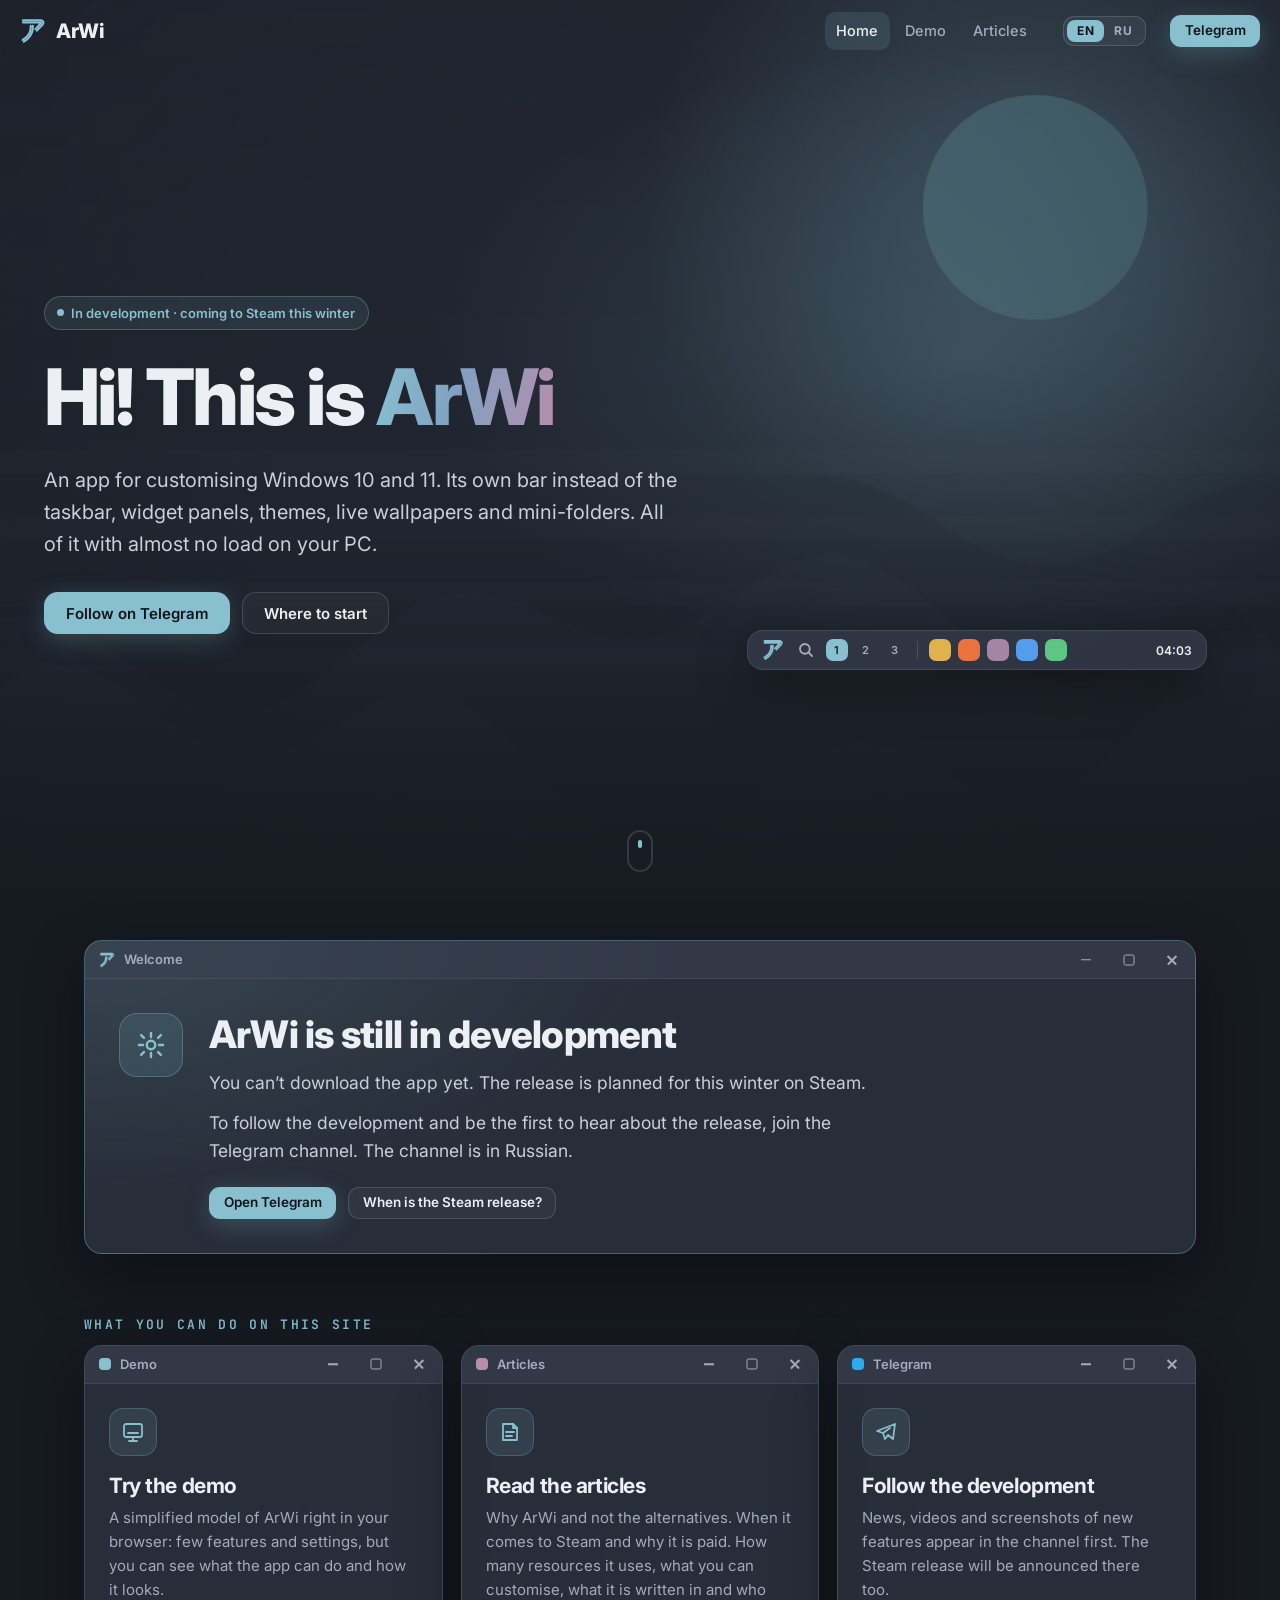
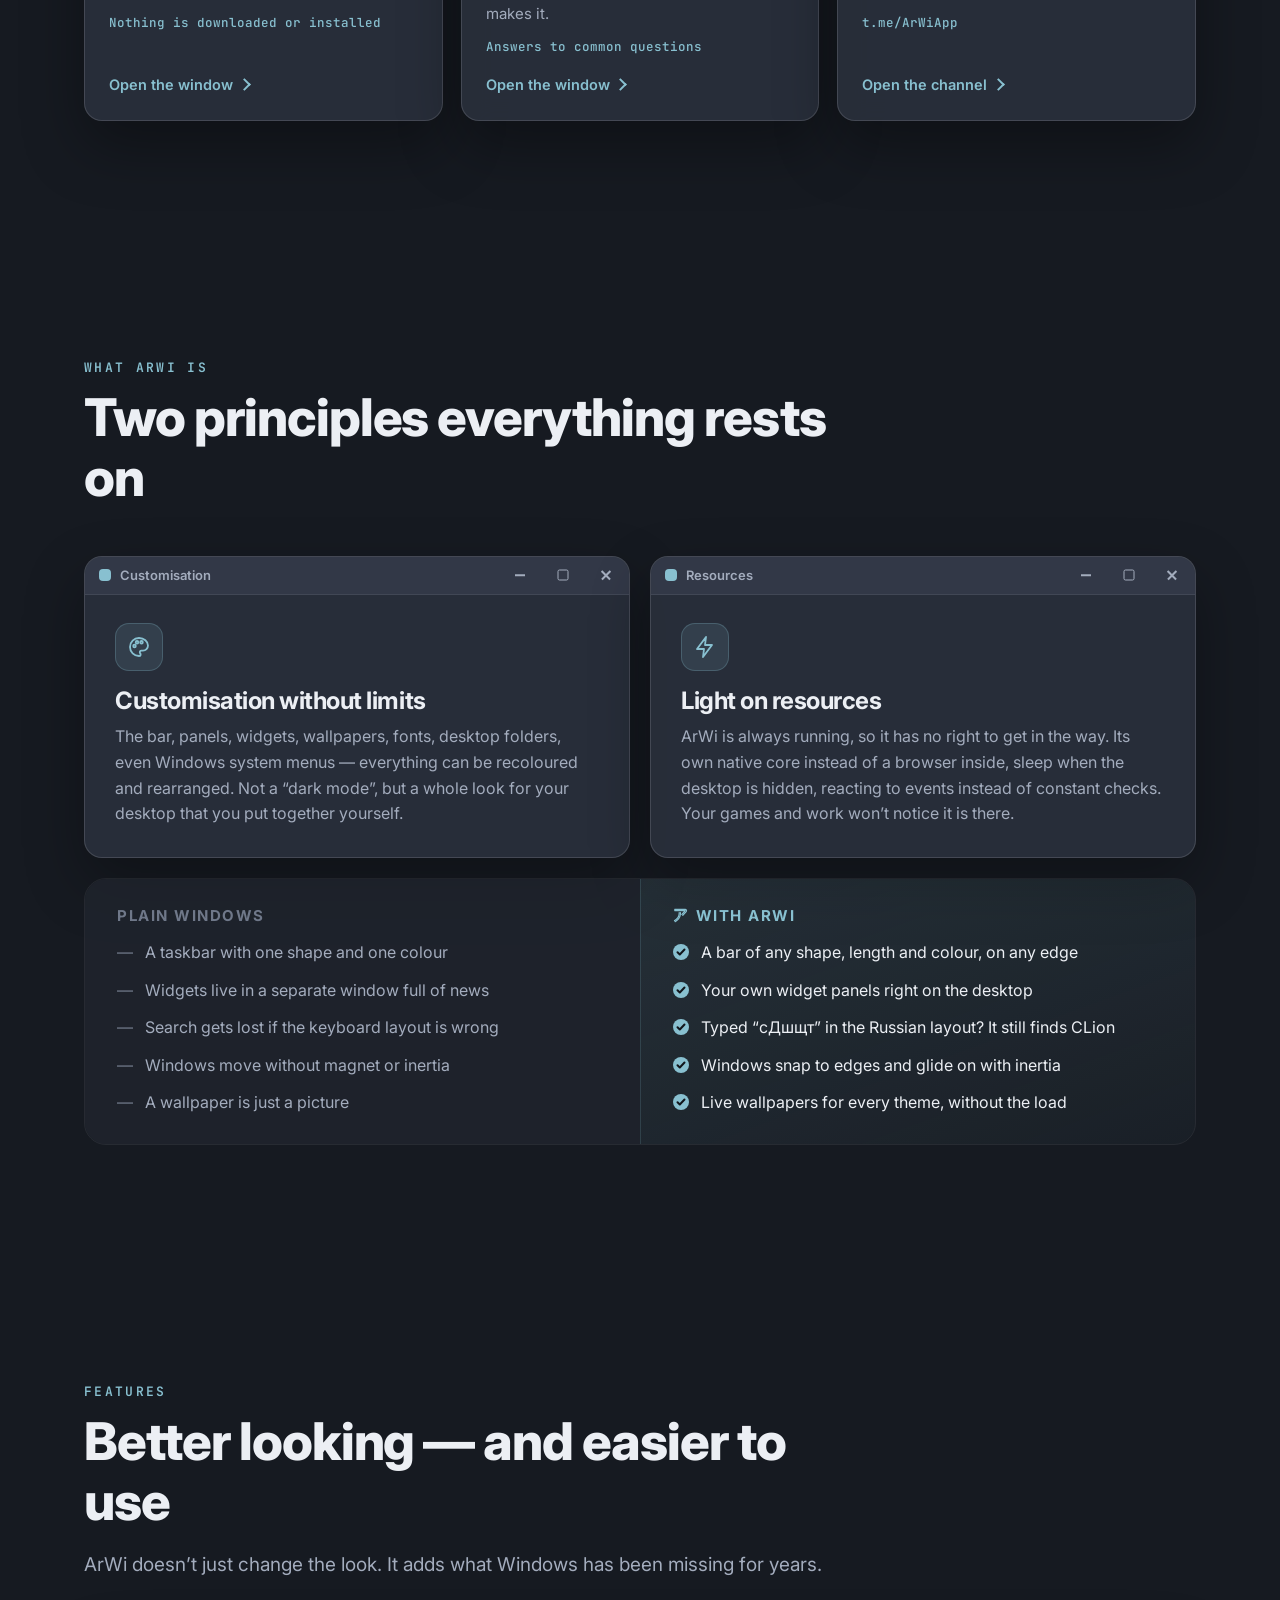
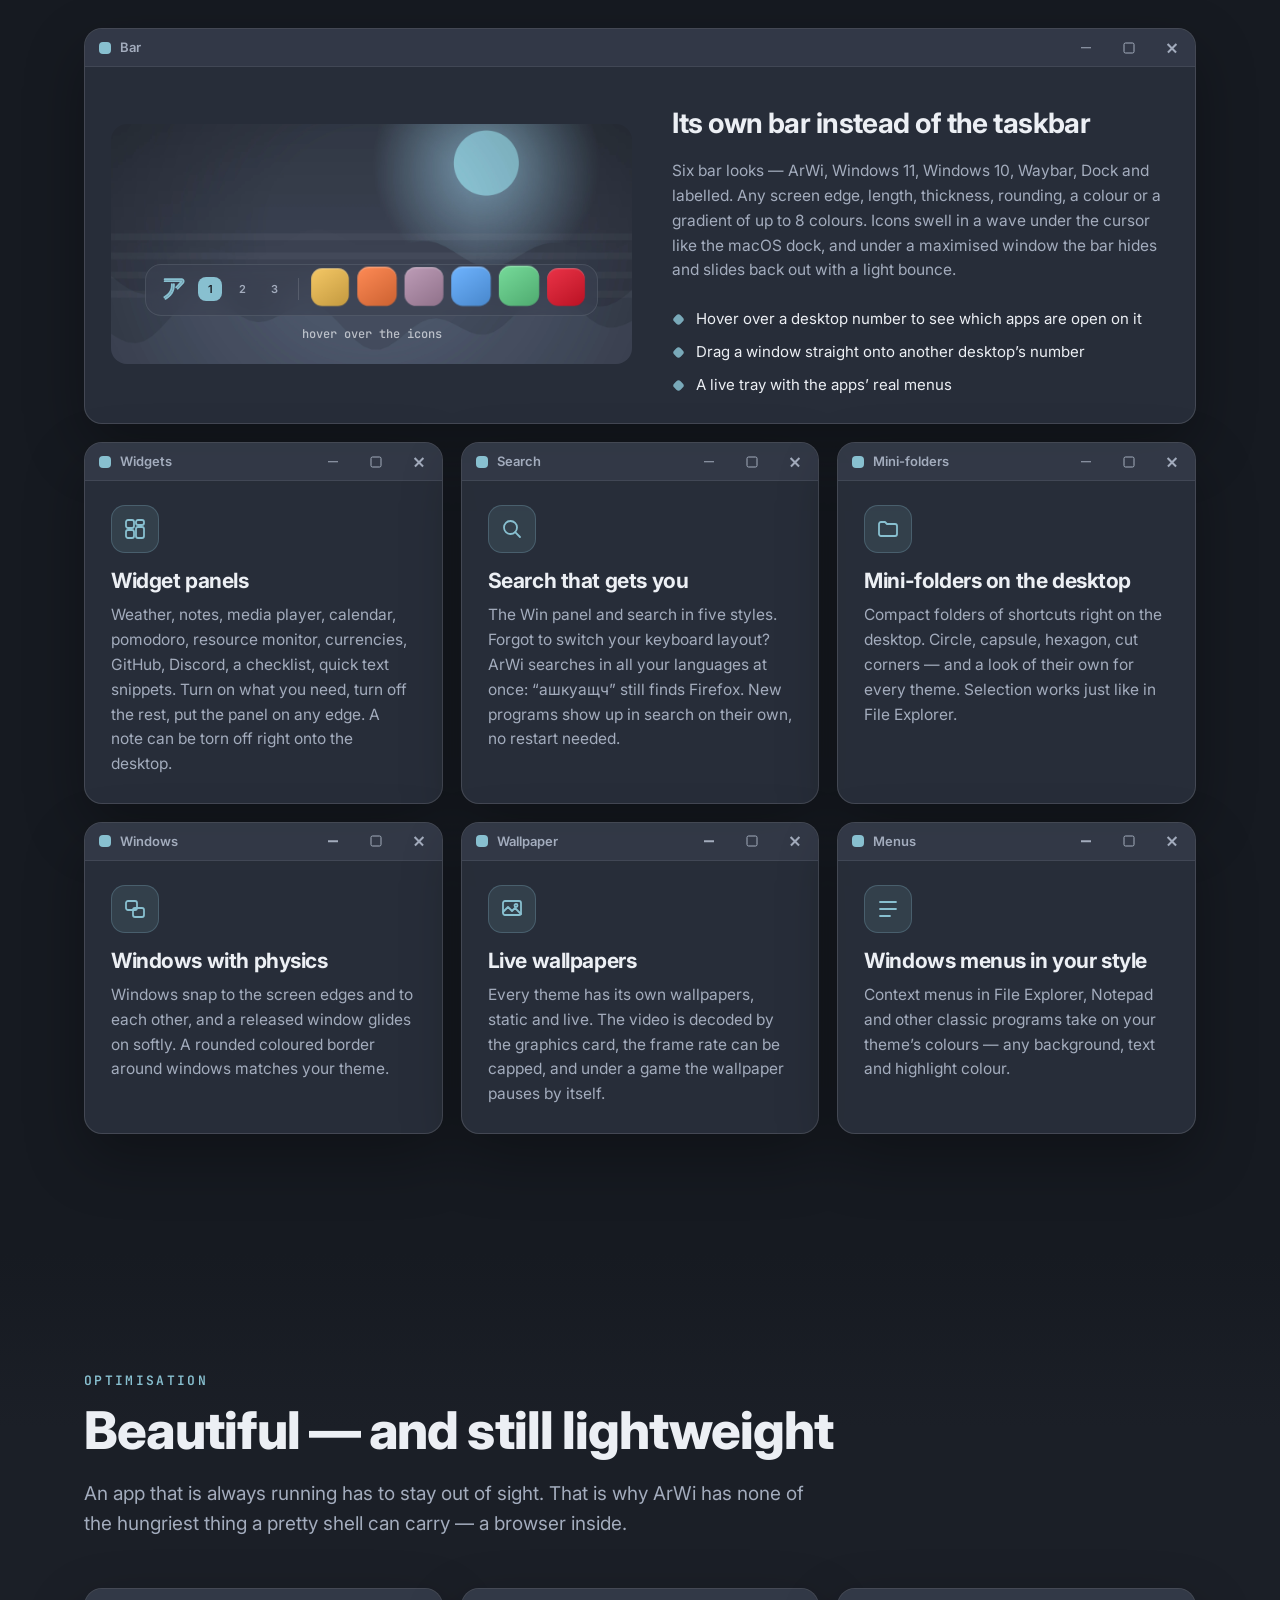
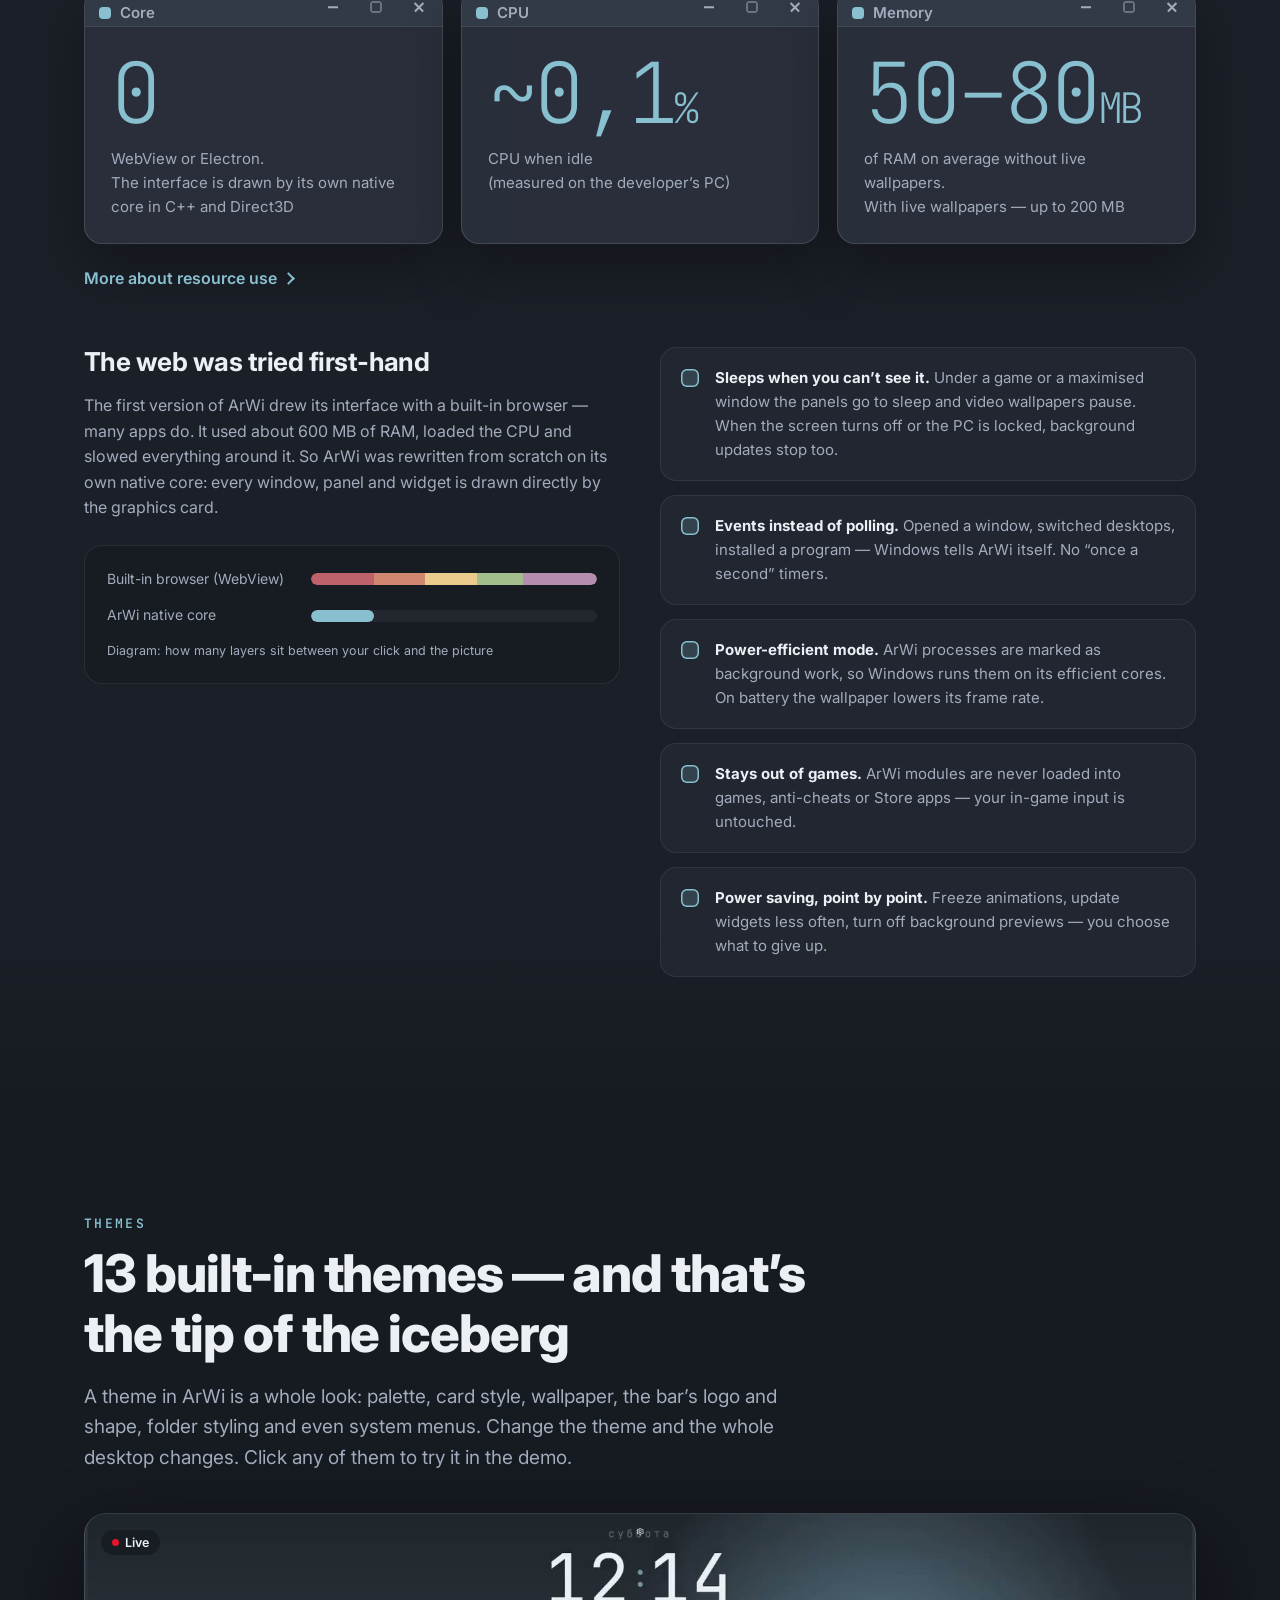
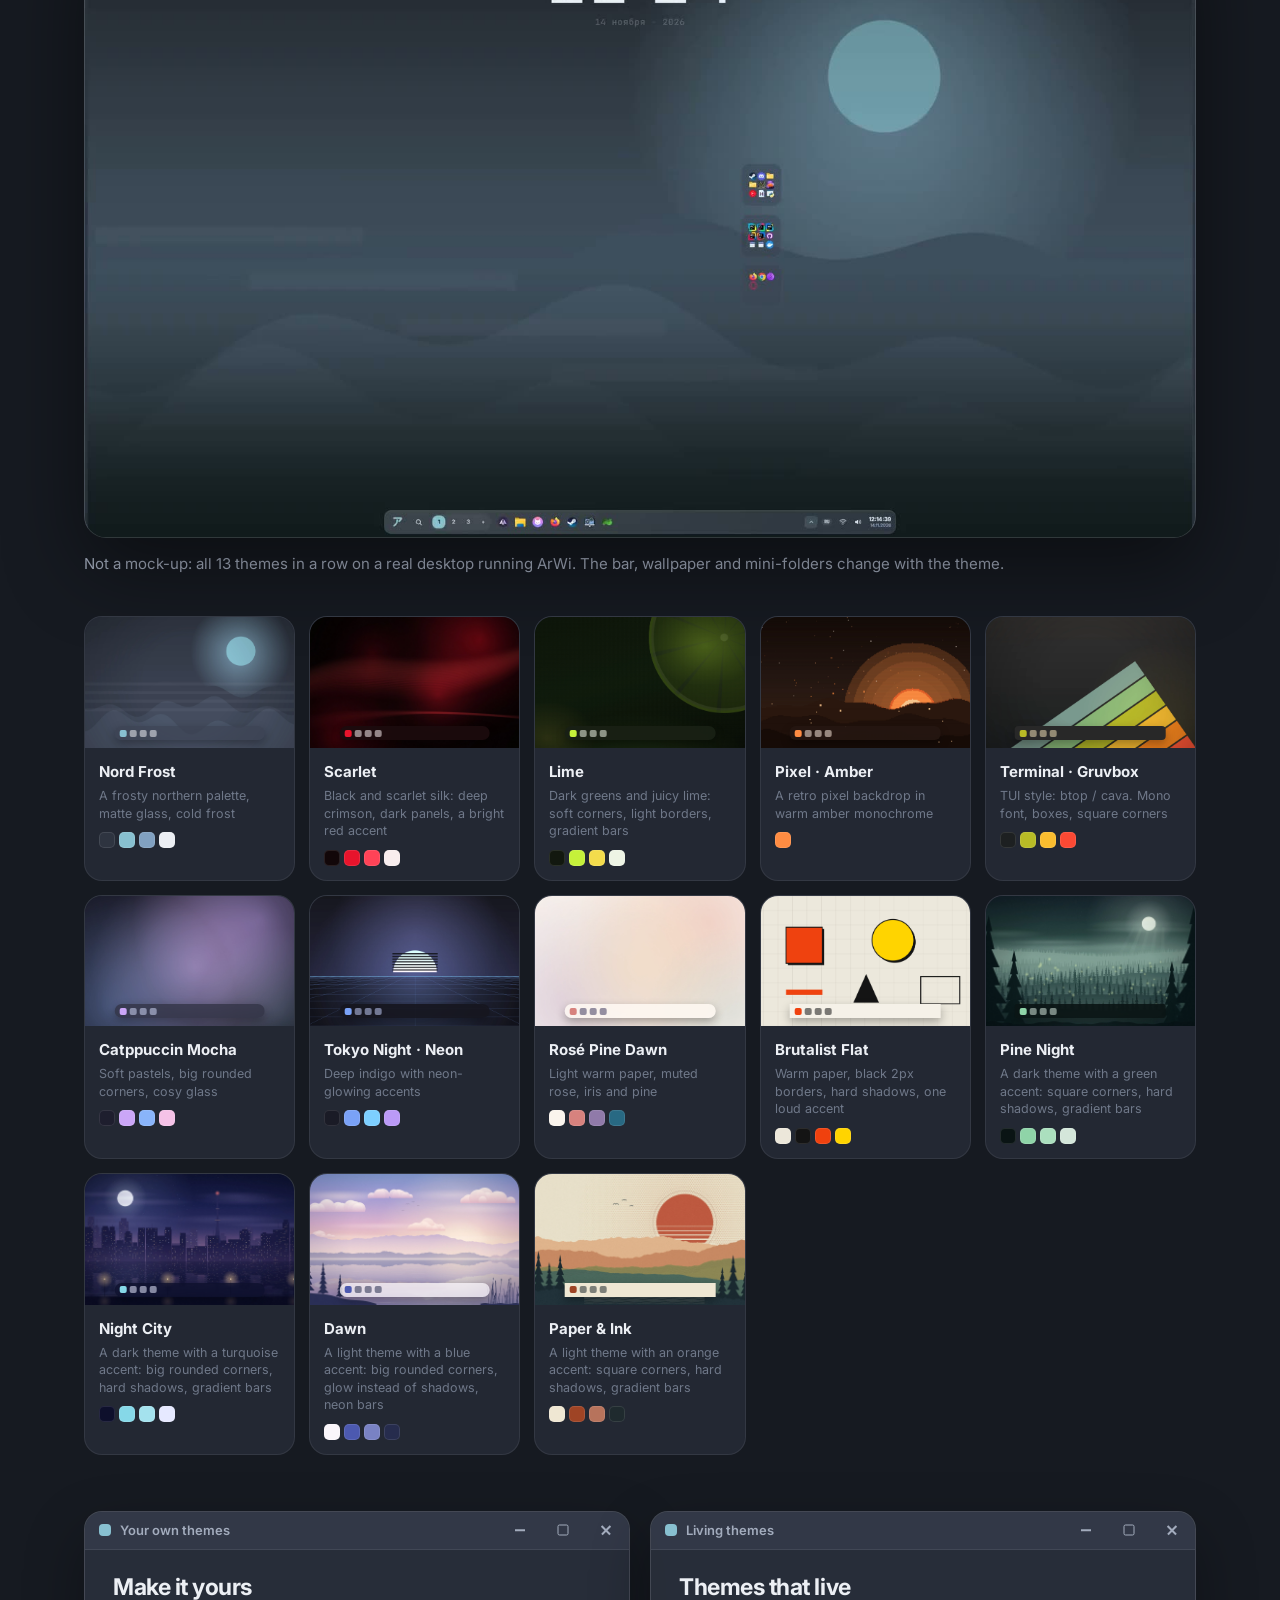
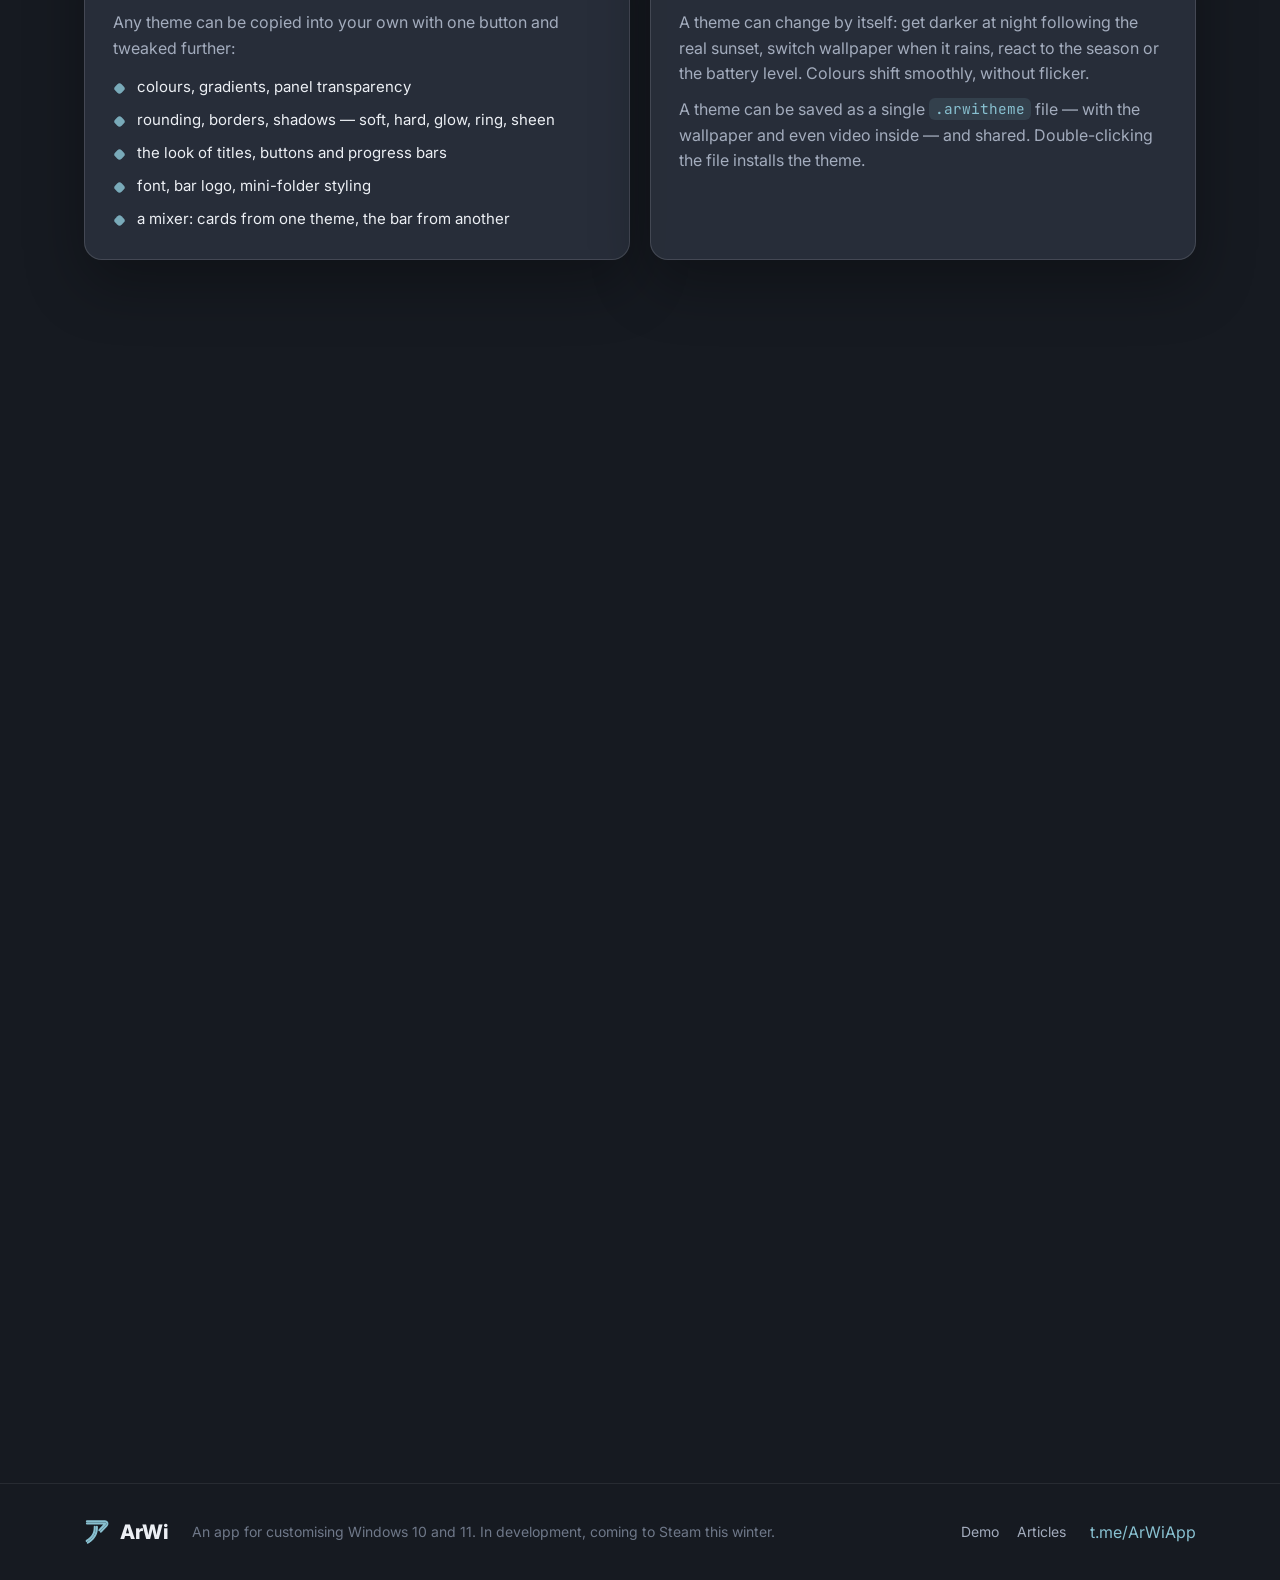
==== commit 4c7ceffa: "Hover for every window tile: accent border and glow, lit title bar, red close button, tilting icon, " ====
--- a/index.html
+++ b/index.html
@@ -17,7 +17,7 @@
 <link rel="preconnect" href="https://fonts.gstatic.com" crossorigin>
 <link href="https://fonts.googleapis.com/css2?family=Inter:wght@300;400;500;600;700;800&family=JetBrains+Mono:wght@200;400;500;700&family=Manrope:wght@400;600;800&family=Space+Grotesk:wght@400;600;700&display=swap" rel="stylesheet">
 <script>try{if(localStorage.getItem("arwi-lang")!=="ru")document.documentElement.classList.add("i18n-wait")}catch(e){document.documentElement.classList.add("i18n-wait")}setTimeout(function(){document.documentElement.classList.remove("i18n-wait")},2500)</script>
-<link rel="stylesheet" href="css/style.css?v=14">
+<link rel="stylesheet" href="css/style.css?v=15">
 </head>
 <body>
 
@@ -342,8 +342,8 @@
   </div>
 </footer>
 
-<script src="js/themes.js?v=14"></script>
-<script src="js/i18n.js?v=14"></script>
-<script src="js/site.js?v=14"></script>
+<script src="js/themes.js?v=15"></script>
+<script src="js/i18n.js?v=15"></script>
+<script src="js/site.js?v=15"></script>
 </body>
 </html>
--- a/css/style.css
+++ b/css/style.css
@@ -951,3 +951,23 @@
 }
 .side-tg.awin .awin-body { flex-direction: row; height: auto; }
 @media (max-width: 960px) { .side-tg.awin { display: none; } }
+
+/* hover for every window tile (19.11): the same as the home-page cards, without the lift — accent border and glow,
+   the title bar lights up, the close button turns red, the icon tilts, the number glows */
+.awin-head, .awin-head i, .awin-head i::before, .awin-head i::after, .awin-dot { transition: color .16s var(--ease-hover), background-color .16s var(--ease-hover), transform .4s var(--ease-spring); }
+.awin.pillar, .awin.feat, .awin.stat, .awin.ice-col, .tile { transition: border-color .2s var(--ease-hover), box-shadow .35s var(--ease-hover), background-color .2s var(--ease-hover); }
+.awin.pillar:hover, .awin.feat:hover, .awin.stat:hover, .awin.ice-col:hover, .tile:hover {
+  border-color: rgba(var(--accent-rgb), .45);
+  box-shadow: 0 30px 70px rgba(0, 0, 0, .42), 0 0 0 1px rgba(var(--accent-rgb), .15), 0 0 40px rgba(var(--accent-rgb), .08);
+}
+:is(.awin.pillar, .awin.feat, .awin.stat, .awin.ice-col, .tile):hover .awin-head { color: var(--fg); background: rgba(59, 66, 82, .8); }
+:is(.awin.pillar, .awin.feat, .awin.stat, .awin.ice-col, .tile):hover .awin-dot { transform: scale(1.25); }
+:is(.awin.pillar, .awin.feat, .awin.stat, .awin.ice-col, .tile):hover .awin-head i:nth-of-type(3) { background: #bf616a; }
+:is(.awin.pillar, .awin.feat, .awin.stat, .awin.ice-col, .tile):hover .awin-head i:nth-of-type(3)::before,
+:is(.awin.pillar, .awin.feat, .awin.stat, .awin.ice-col, .tile):hover .awin-head i:nth-of-type(3)::after { background: #fff; }
+.pillar-ico, .feat-ico { transition: transform .5s var(--ease-spring); }
+.awin.pillar:hover .pillar-ico, .awin.feat:hover .feat-ico { transform: rotate(-8deg) scale(1.08); }
+.tile-num, .awin.stat b { transition: text-shadow .3s var(--ease-hover); }
+.tile:hover .tile-num, .awin.stat:hover b { text-shadow: 0 0 22px rgba(var(--accent-rgb), .45); }
+.tile-bad:hover { border-color: rgba(191, 97, 106, .6); box-shadow: 0 30px 70px rgba(0, 0, 0, .42), 0 0 0 1px rgba(191, 97, 106, .2), 0 0 40px rgba(191, 97, 106, .1); }
+.tile-bad:hover .tile-num { text-shadow: 0 0 22px rgba(191, 97, 106, .5); }
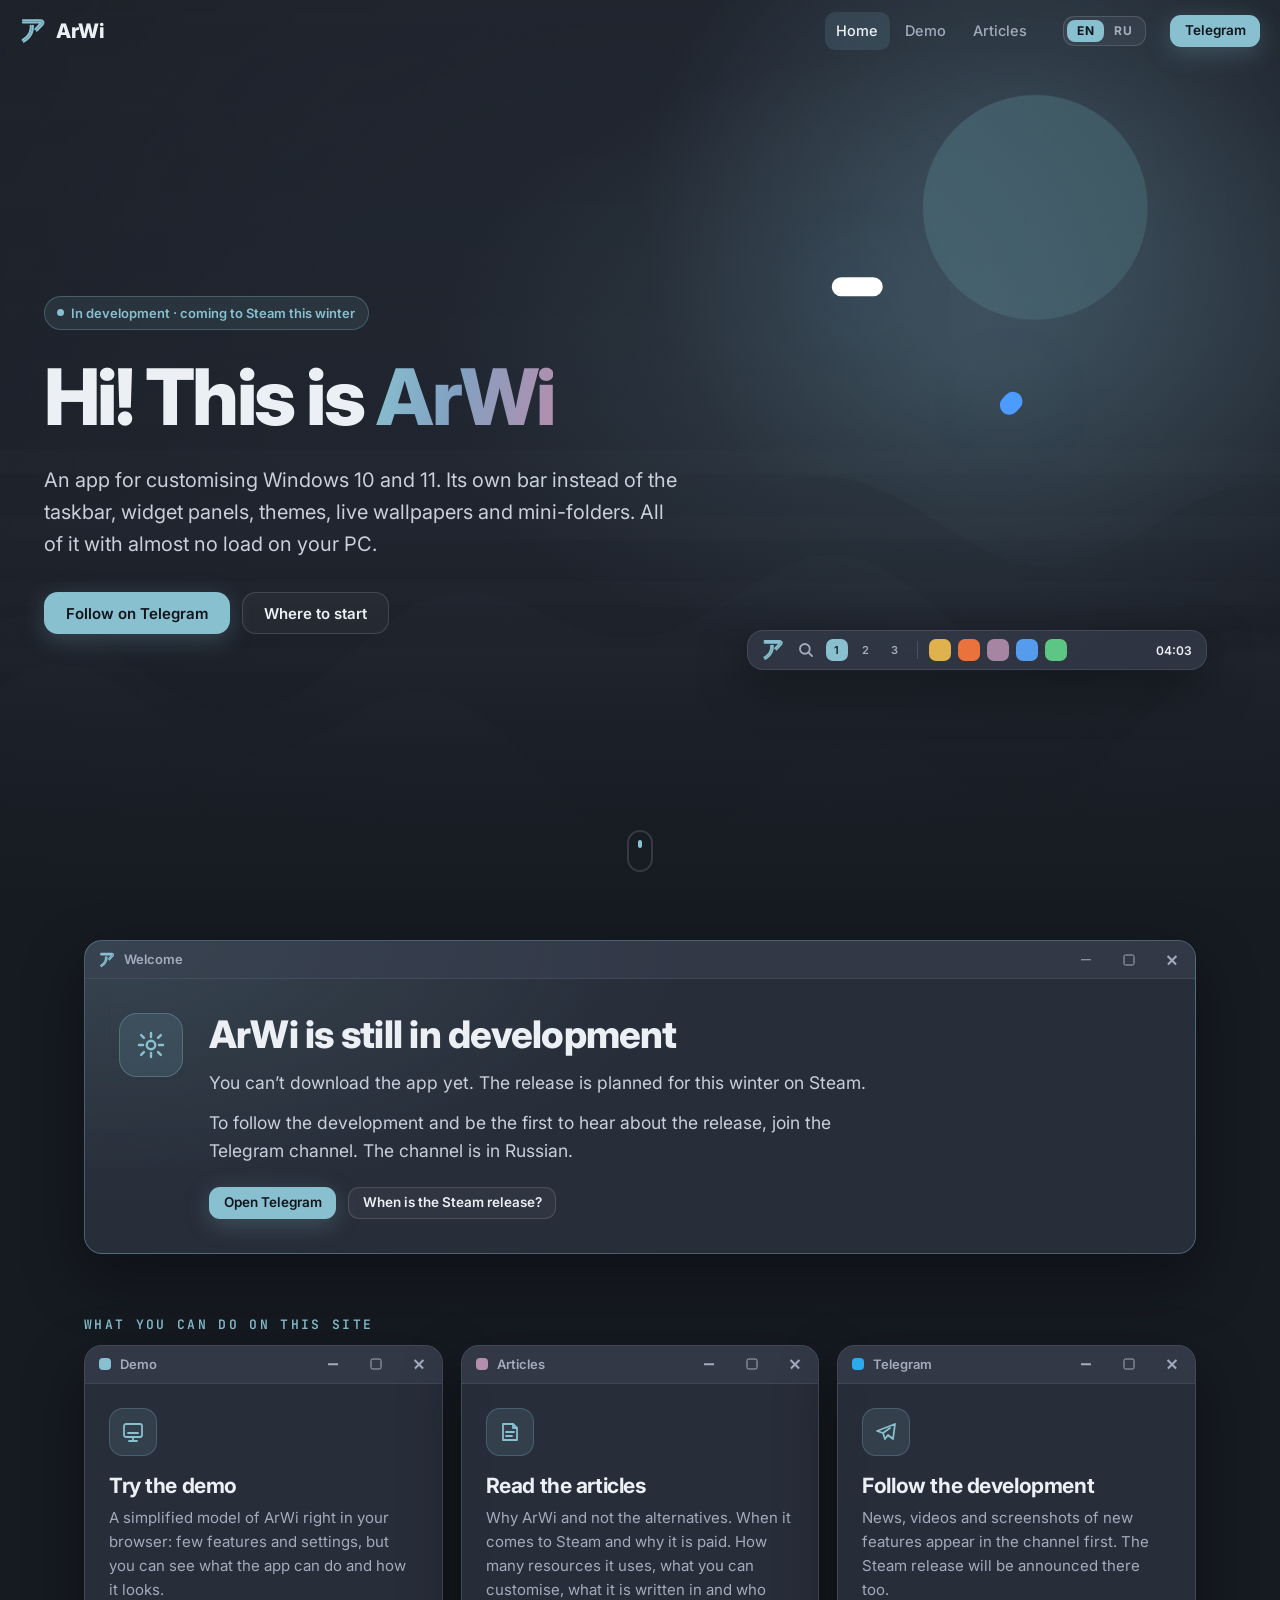
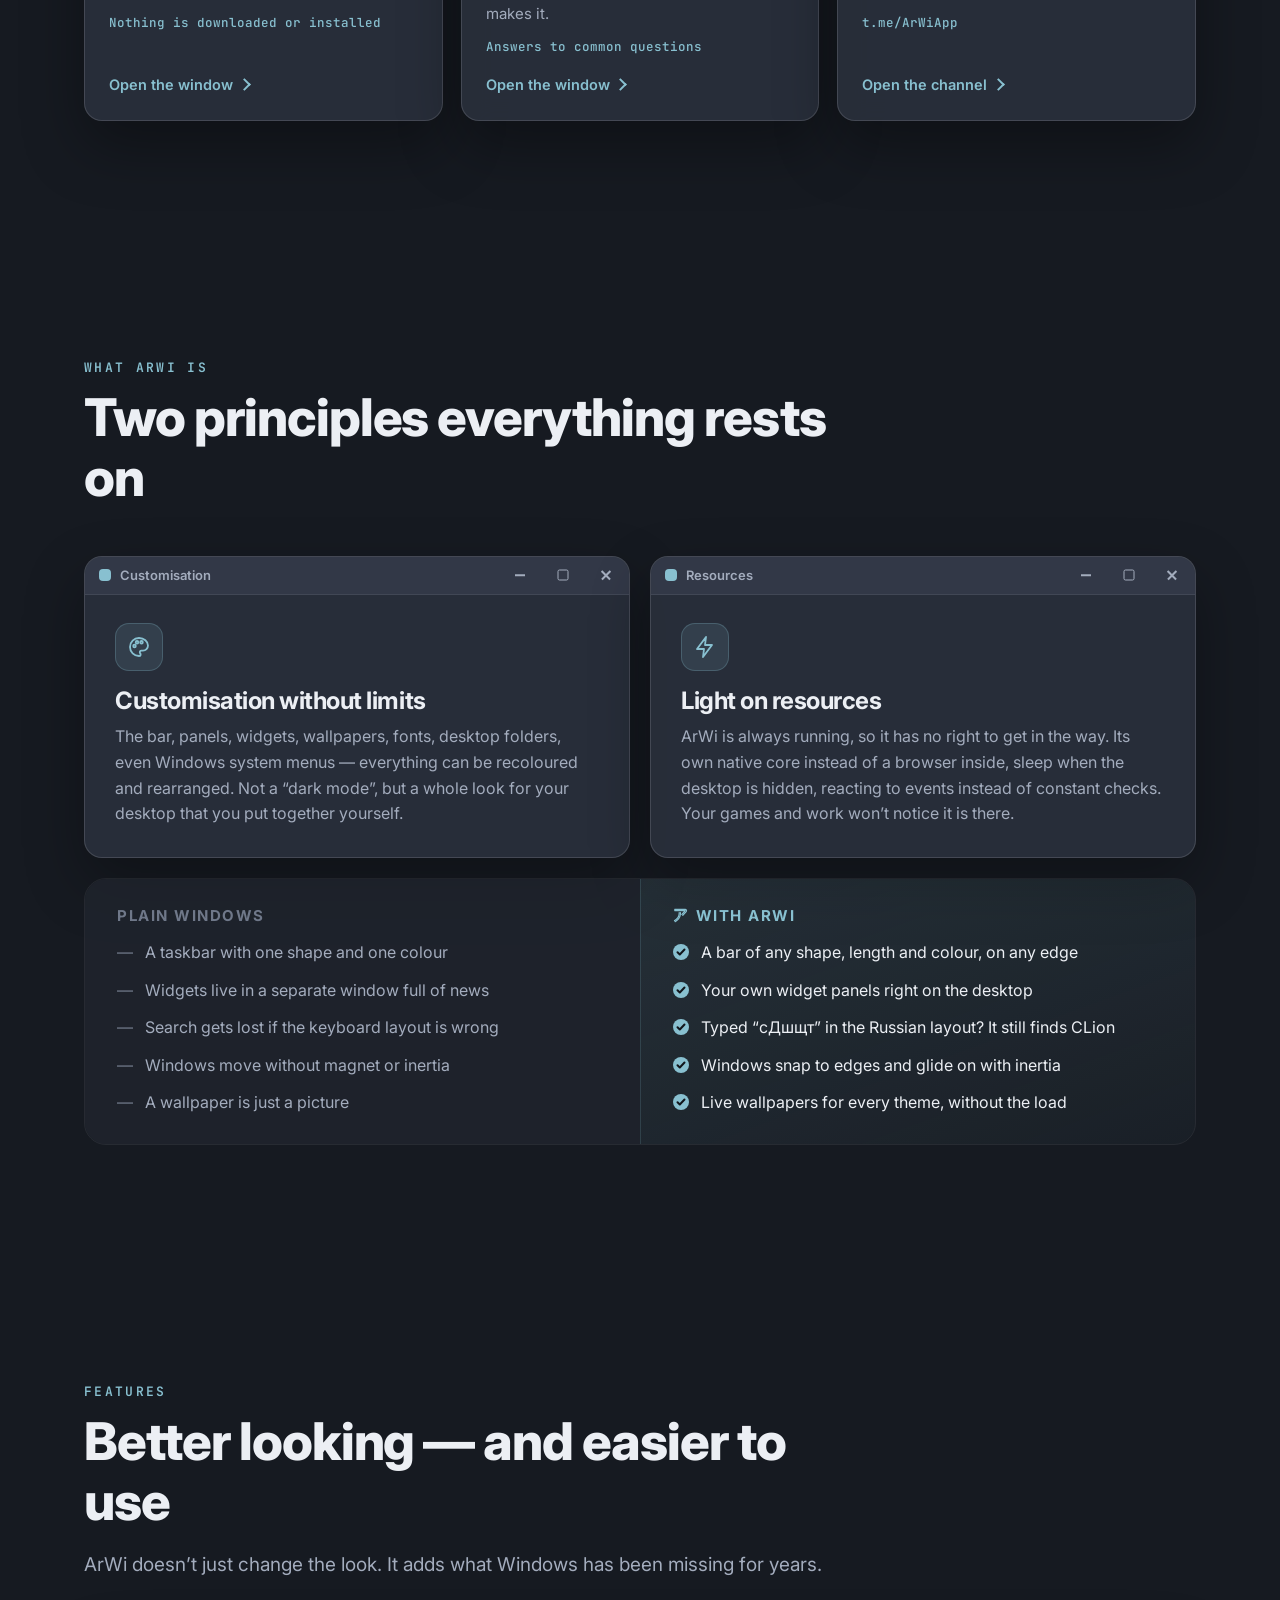
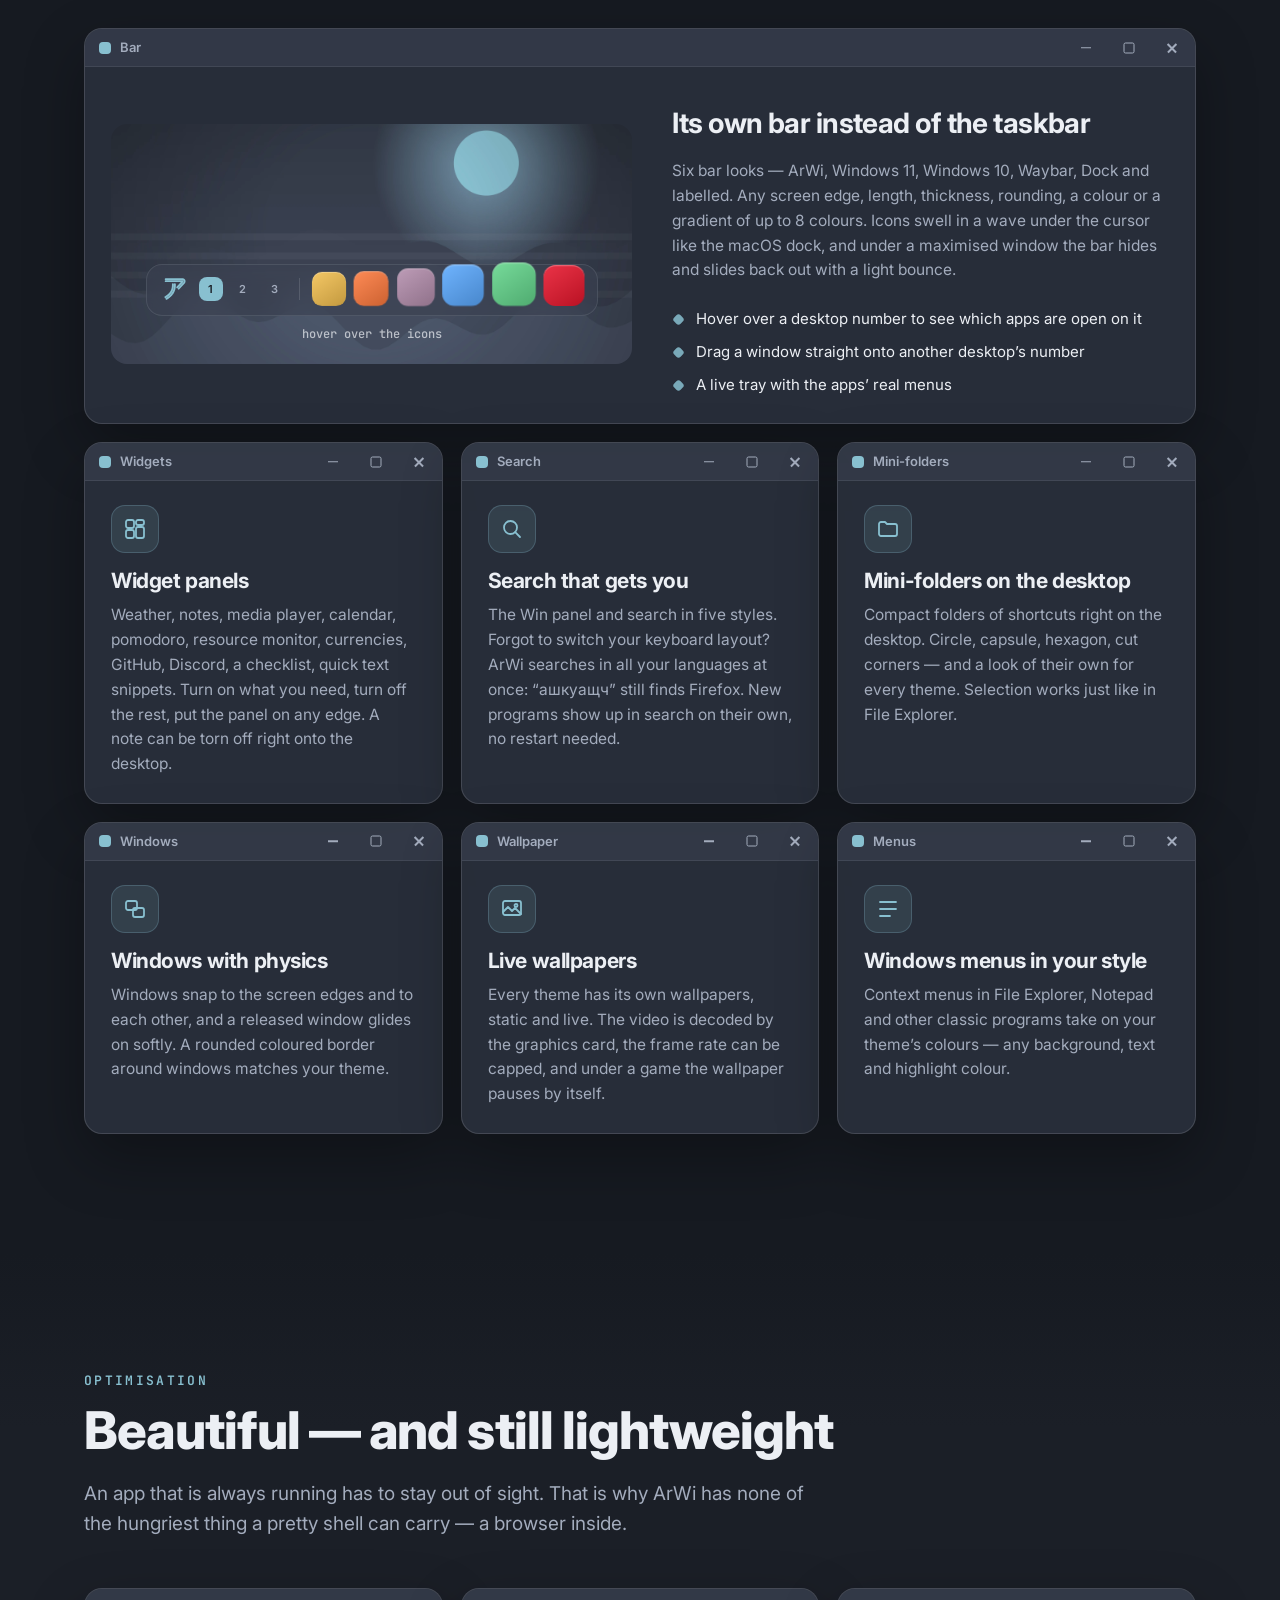
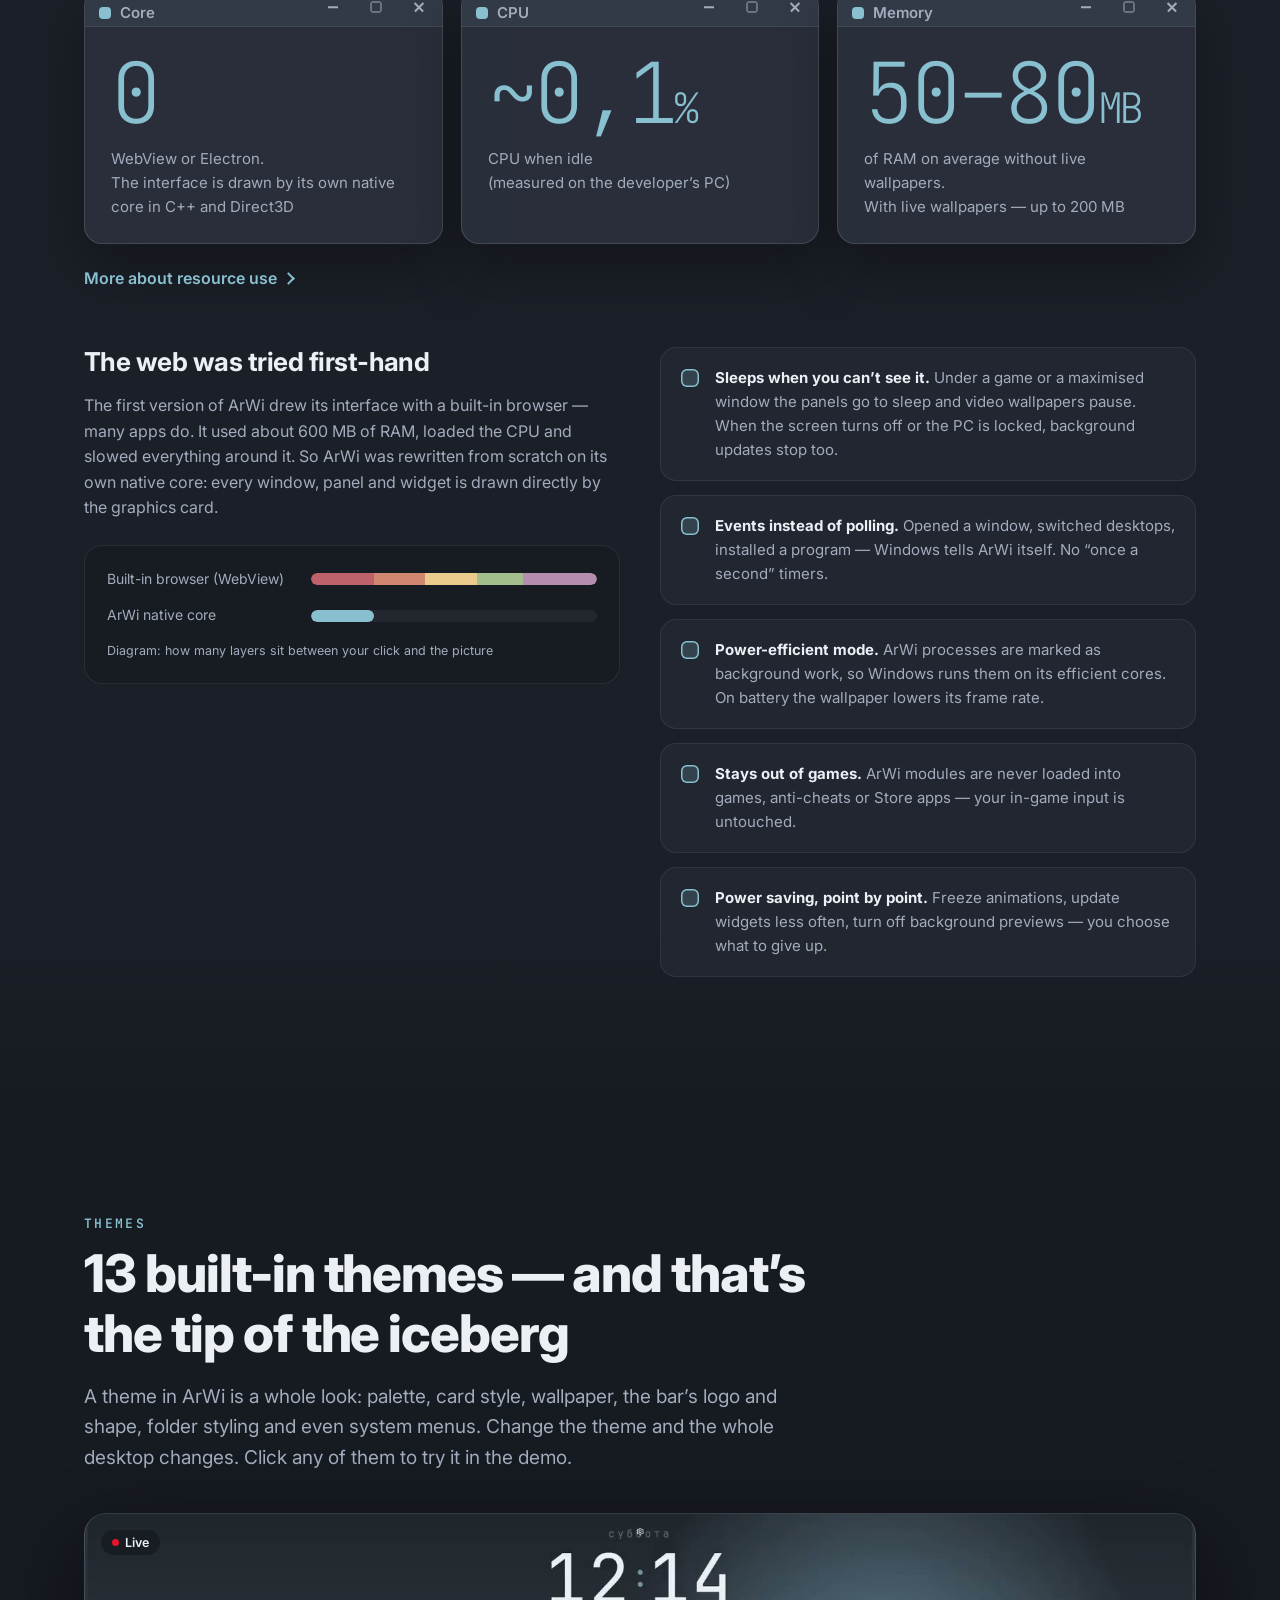
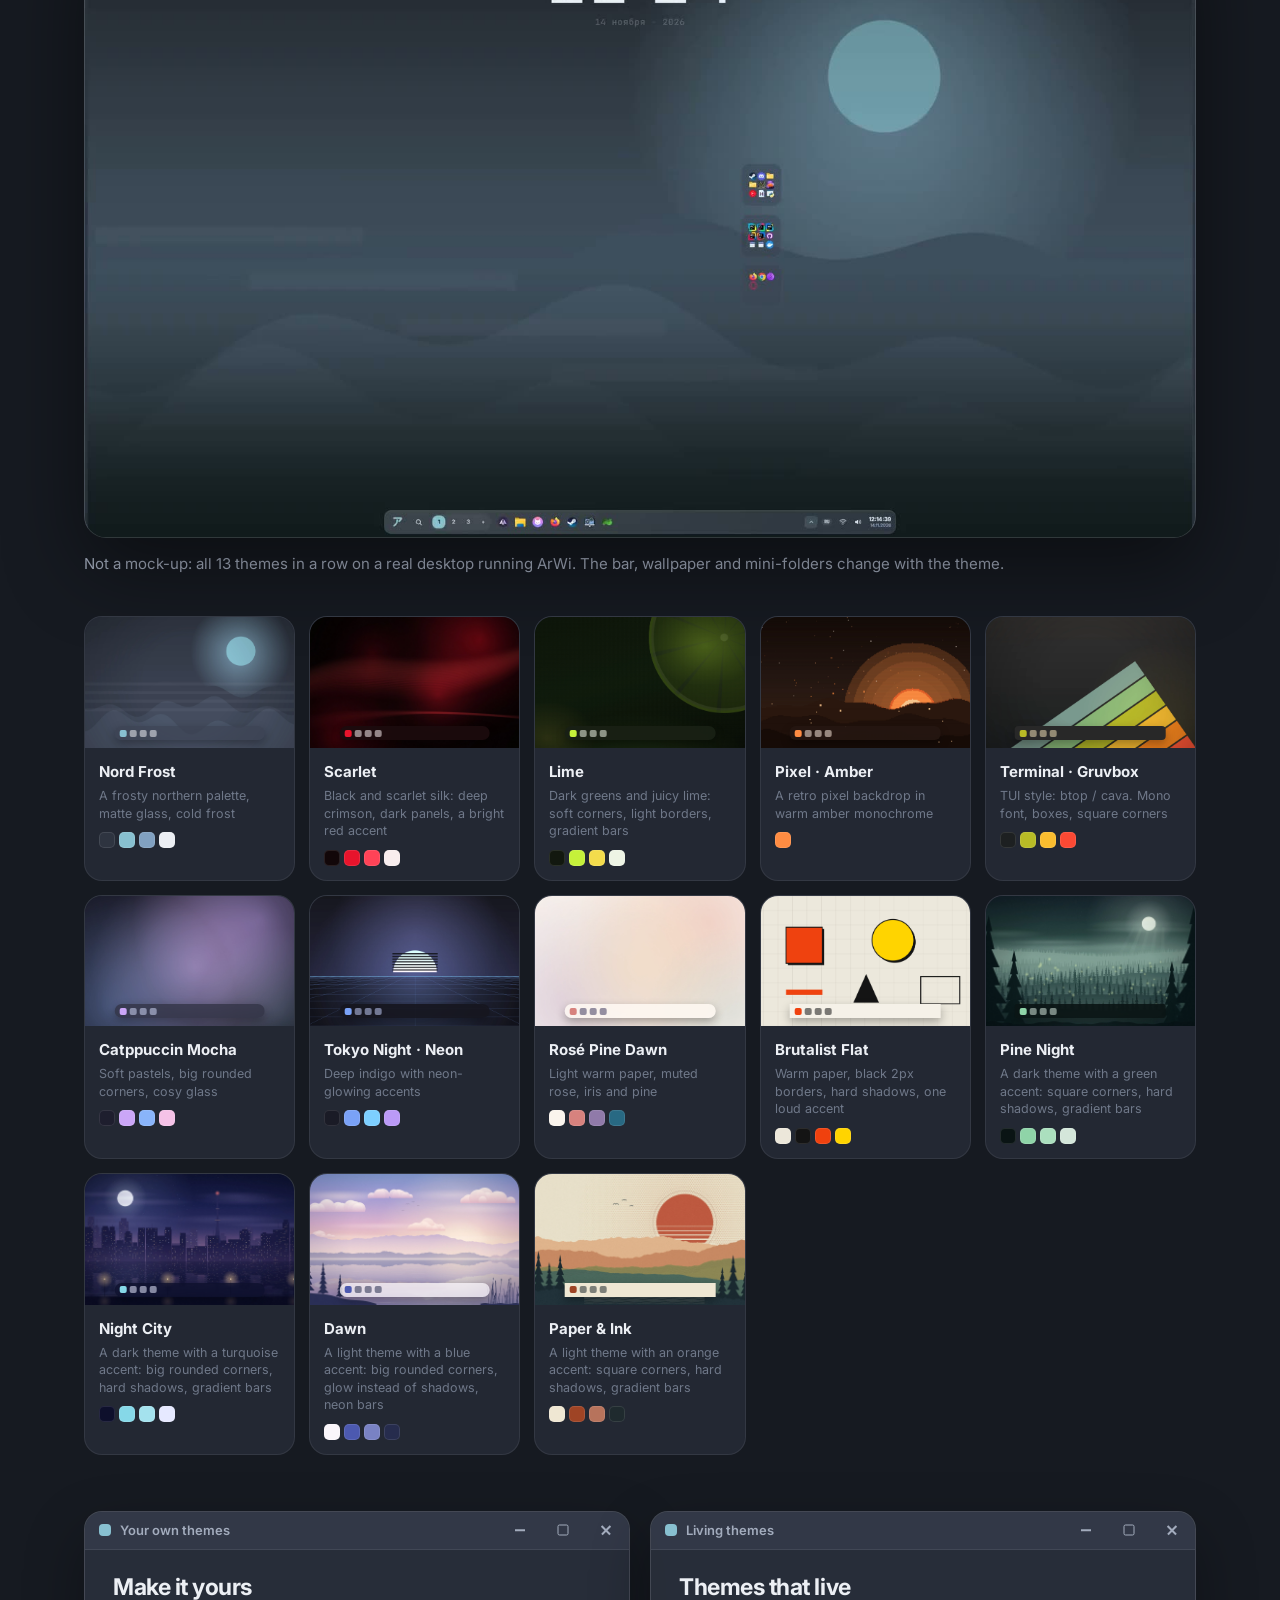
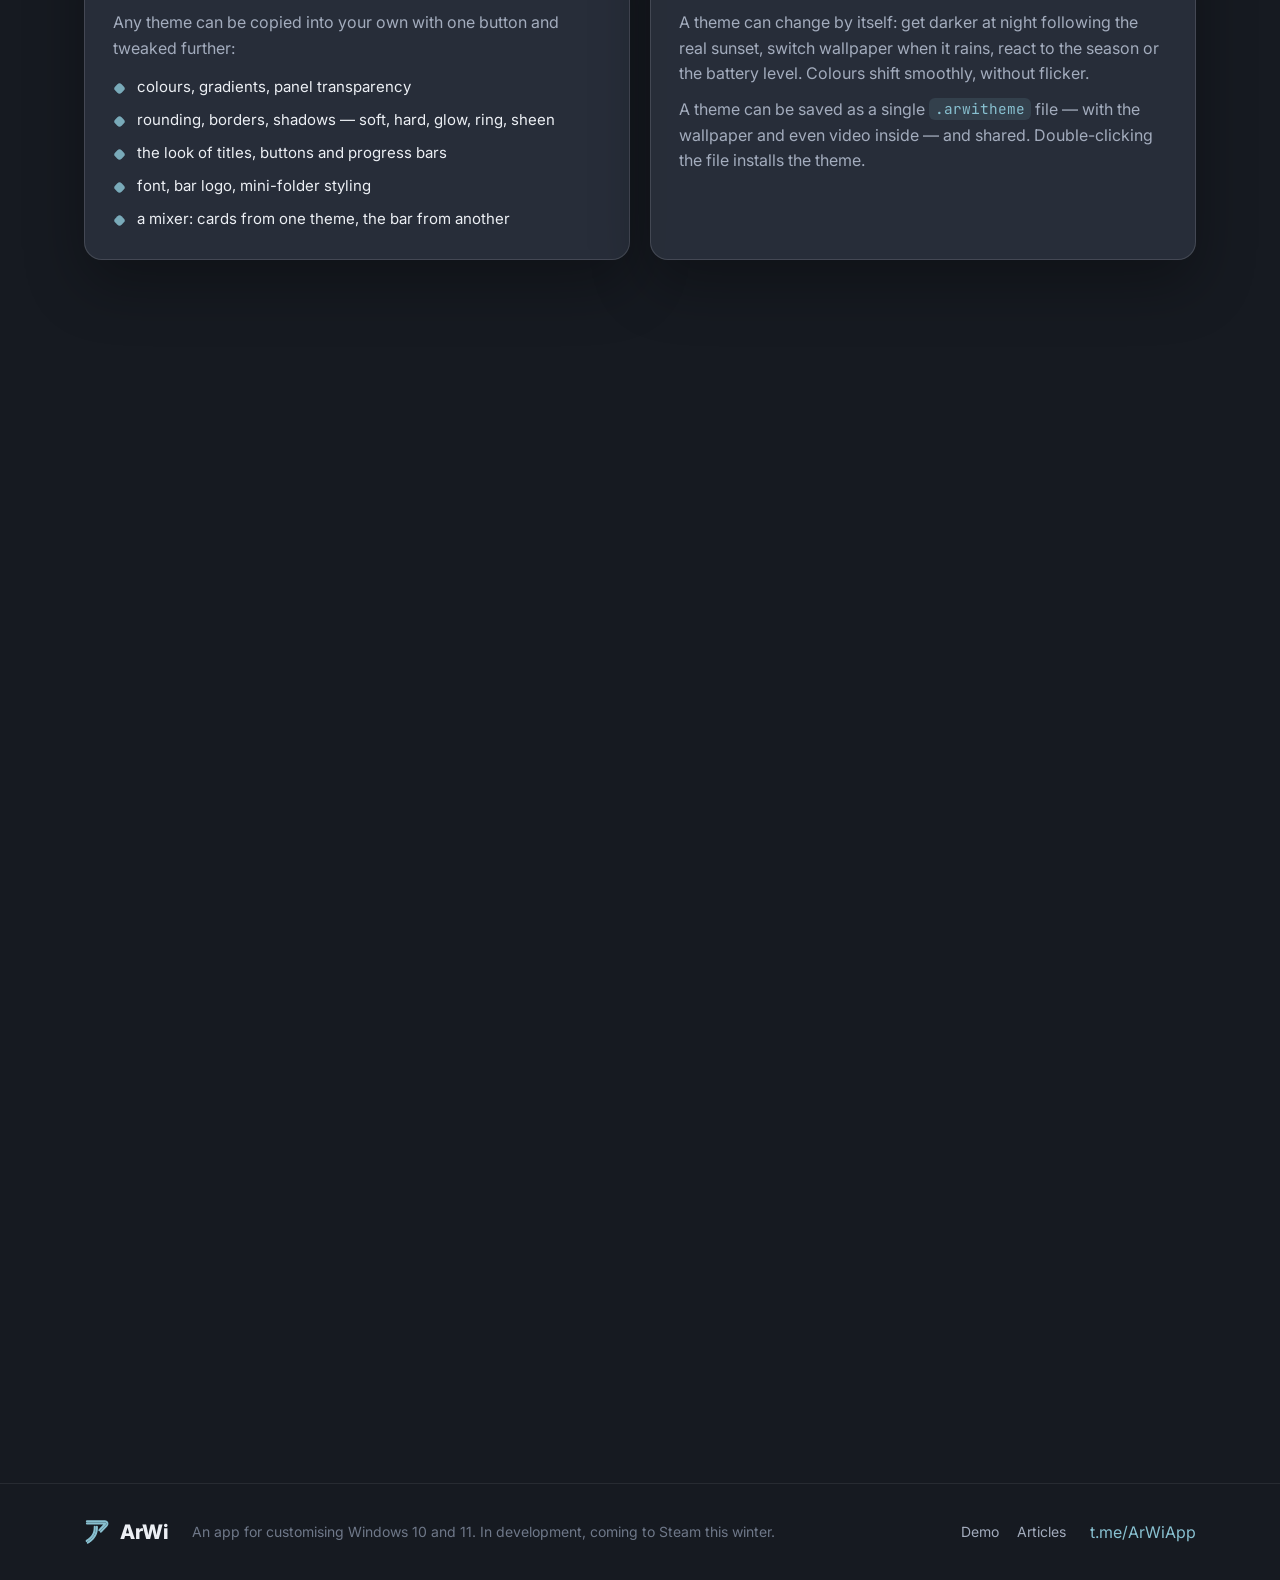
==== commit 10c33de8: "Why paid: price not set yet, regional prices, affordable for everyone; three-tile rows wrap instead " ====
--- a/index.html
+++ b/index.html
@@ -17,7 +17,7 @@
 <link rel="preconnect" href="https://fonts.gstatic.com" crossorigin>
 <link href="https://fonts.googleapis.com/css2?family=Inter:wght@300;400;500;600;700;800&family=JetBrains+Mono:wght@200;400;500;700&family=Manrope:wght@400;600;800&family=Space+Grotesk:wght@400;600;700&display=swap" rel="stylesheet">
 <script>try{if(localStorage.getItem("arwi-lang")!=="ru")document.documentElement.classList.add("i18n-wait")}catch(e){document.documentElement.classList.add("i18n-wait")}setTimeout(function(){document.documentElement.classList.remove("i18n-wait")},2500)</script>
-<link rel="stylesheet" href="css/style.css?v=15">
+<link rel="stylesheet" href="css/style.css?v=17">
 </head>
 <body>
 
@@ -342,8 +342,8 @@
   </div>
 </footer>
 
-<script src="js/themes.js?v=15"></script>
-<script src="js/i18n.js?v=15"></script>
-<script src="js/site.js?v=15"></script>
+<script src="js/themes.js?v=17"></script>
+<script src="js/i18n.js?v=17"></script>
+<script src="js/site.js?v=17"></script>
 </body>
 </html>
--- a/css/style.css
+++ b/css/style.css
@@ -971,3 +971,4 @@
 .tile:hover .tile-num, .awin.stat:hover b { text-shadow: 0 0 22px rgba(var(--accent-rgb), .45); }
 .tile-bad:hover { border-color: rgba(191, 97, 106, .6); box-shadow: 0 30px 70px rgba(0, 0, 0, .42), 0 0 0 1px rgba(191, 97, 106, .2), 0 0 40px rgba(191, 97, 106, .1); }
 .tile-bad:hover .tile-num { text-shadow: 0 0 22px rgba(191, 97, 106, .5); }
+.tile-grid-3 { grid-template-columns: repeat(auto-fit, minmax(210px, 1fr)); }
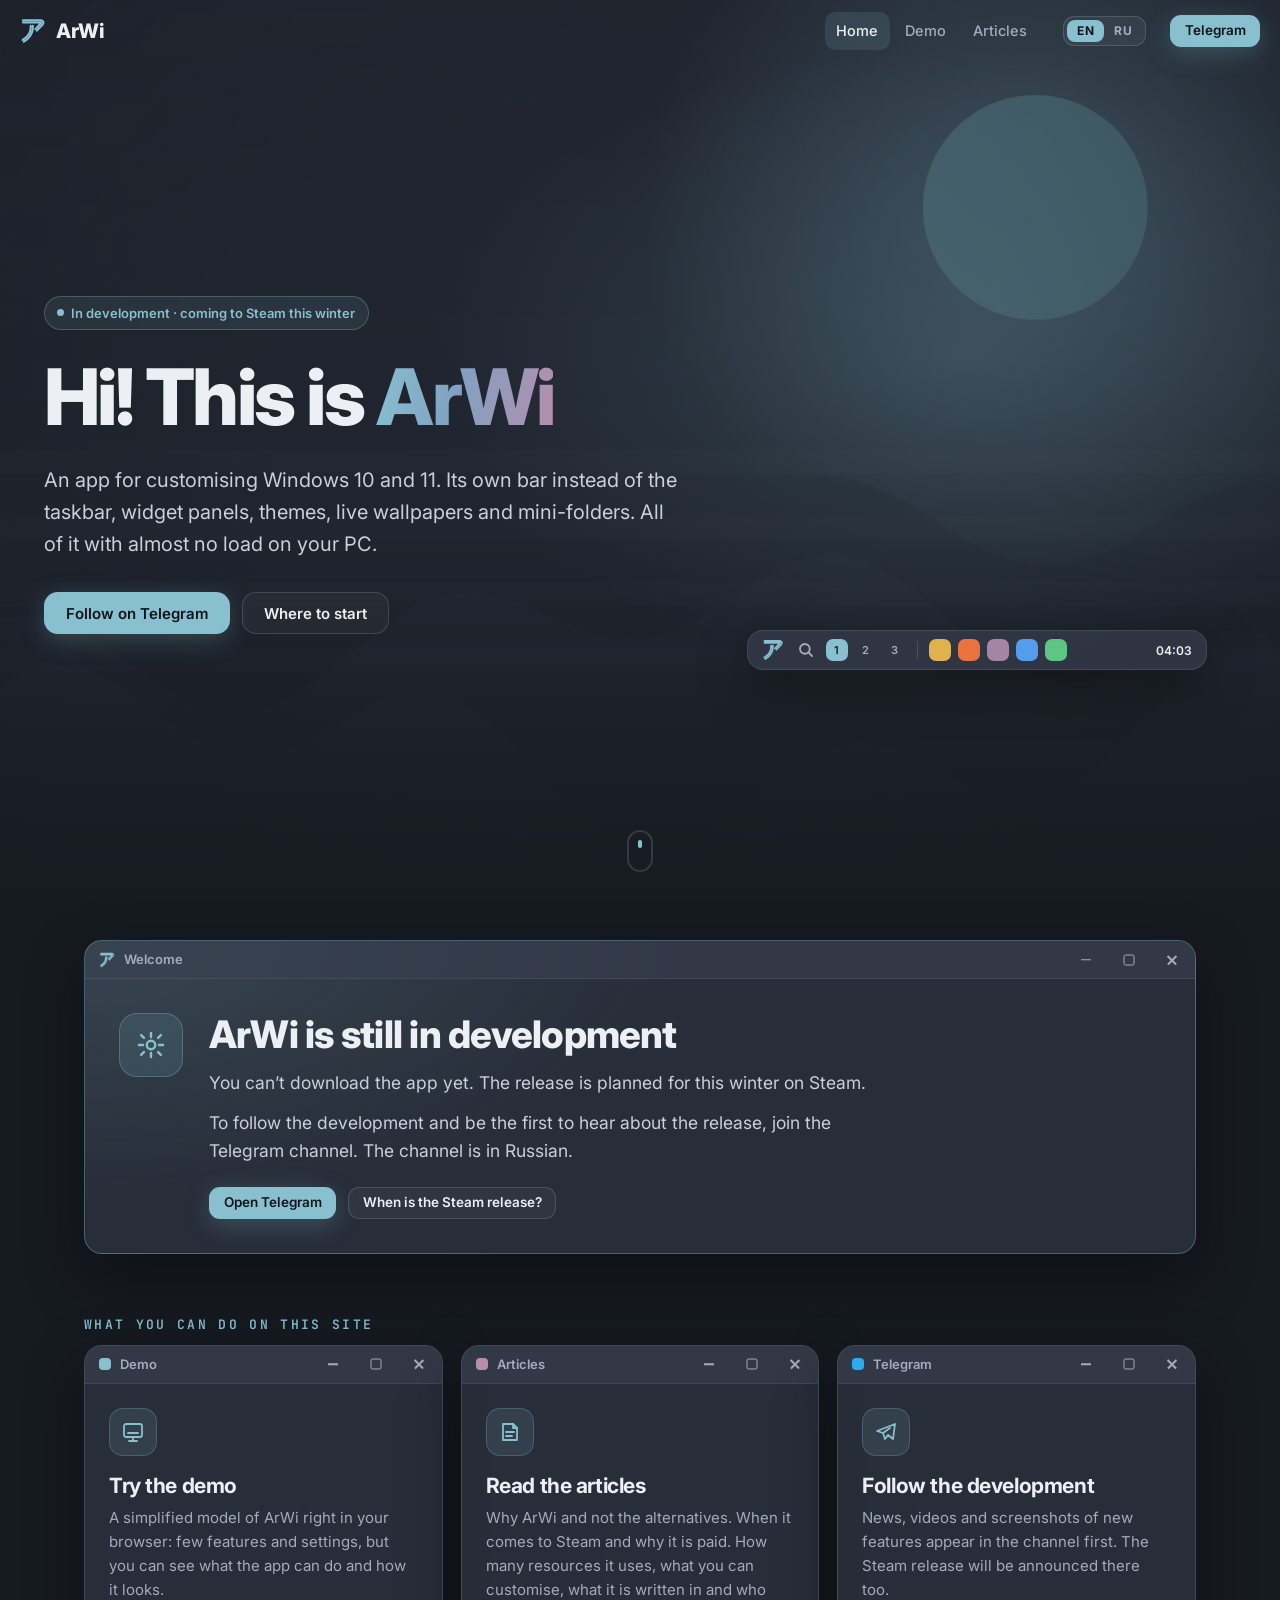
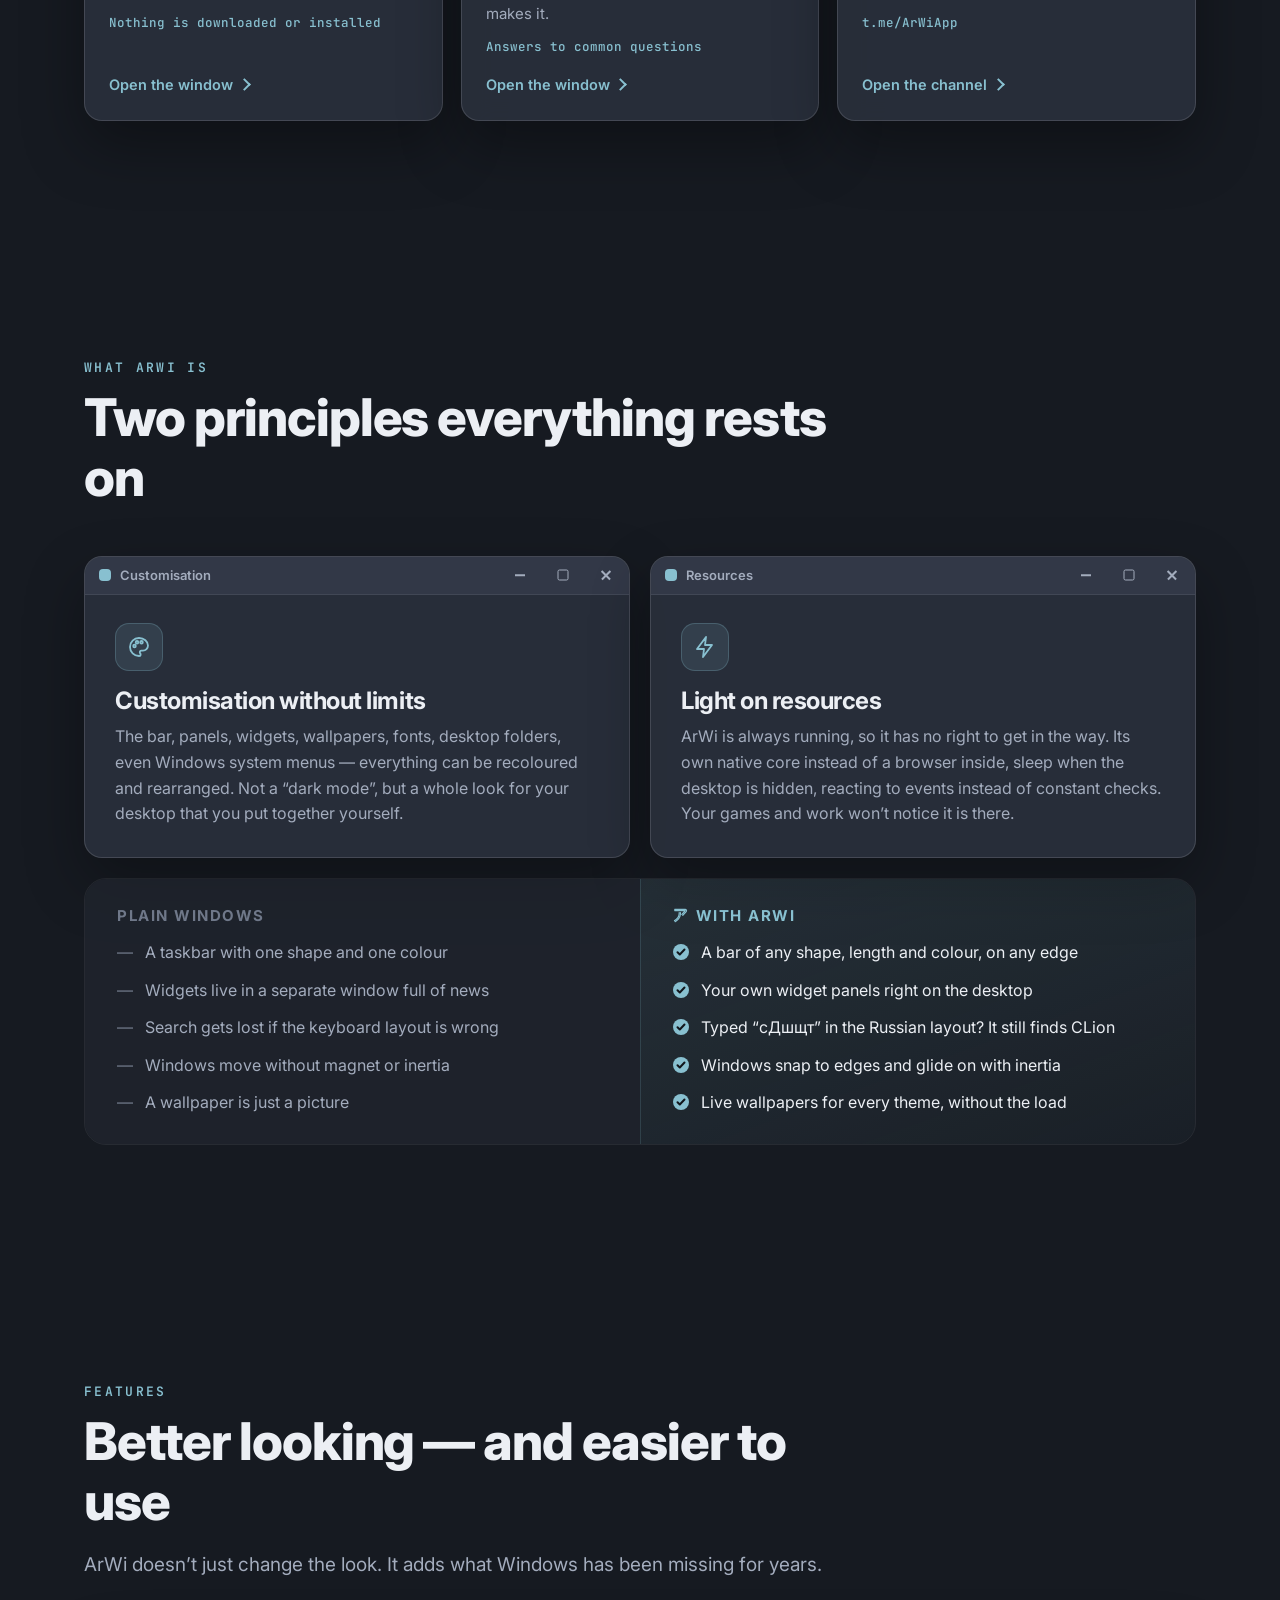
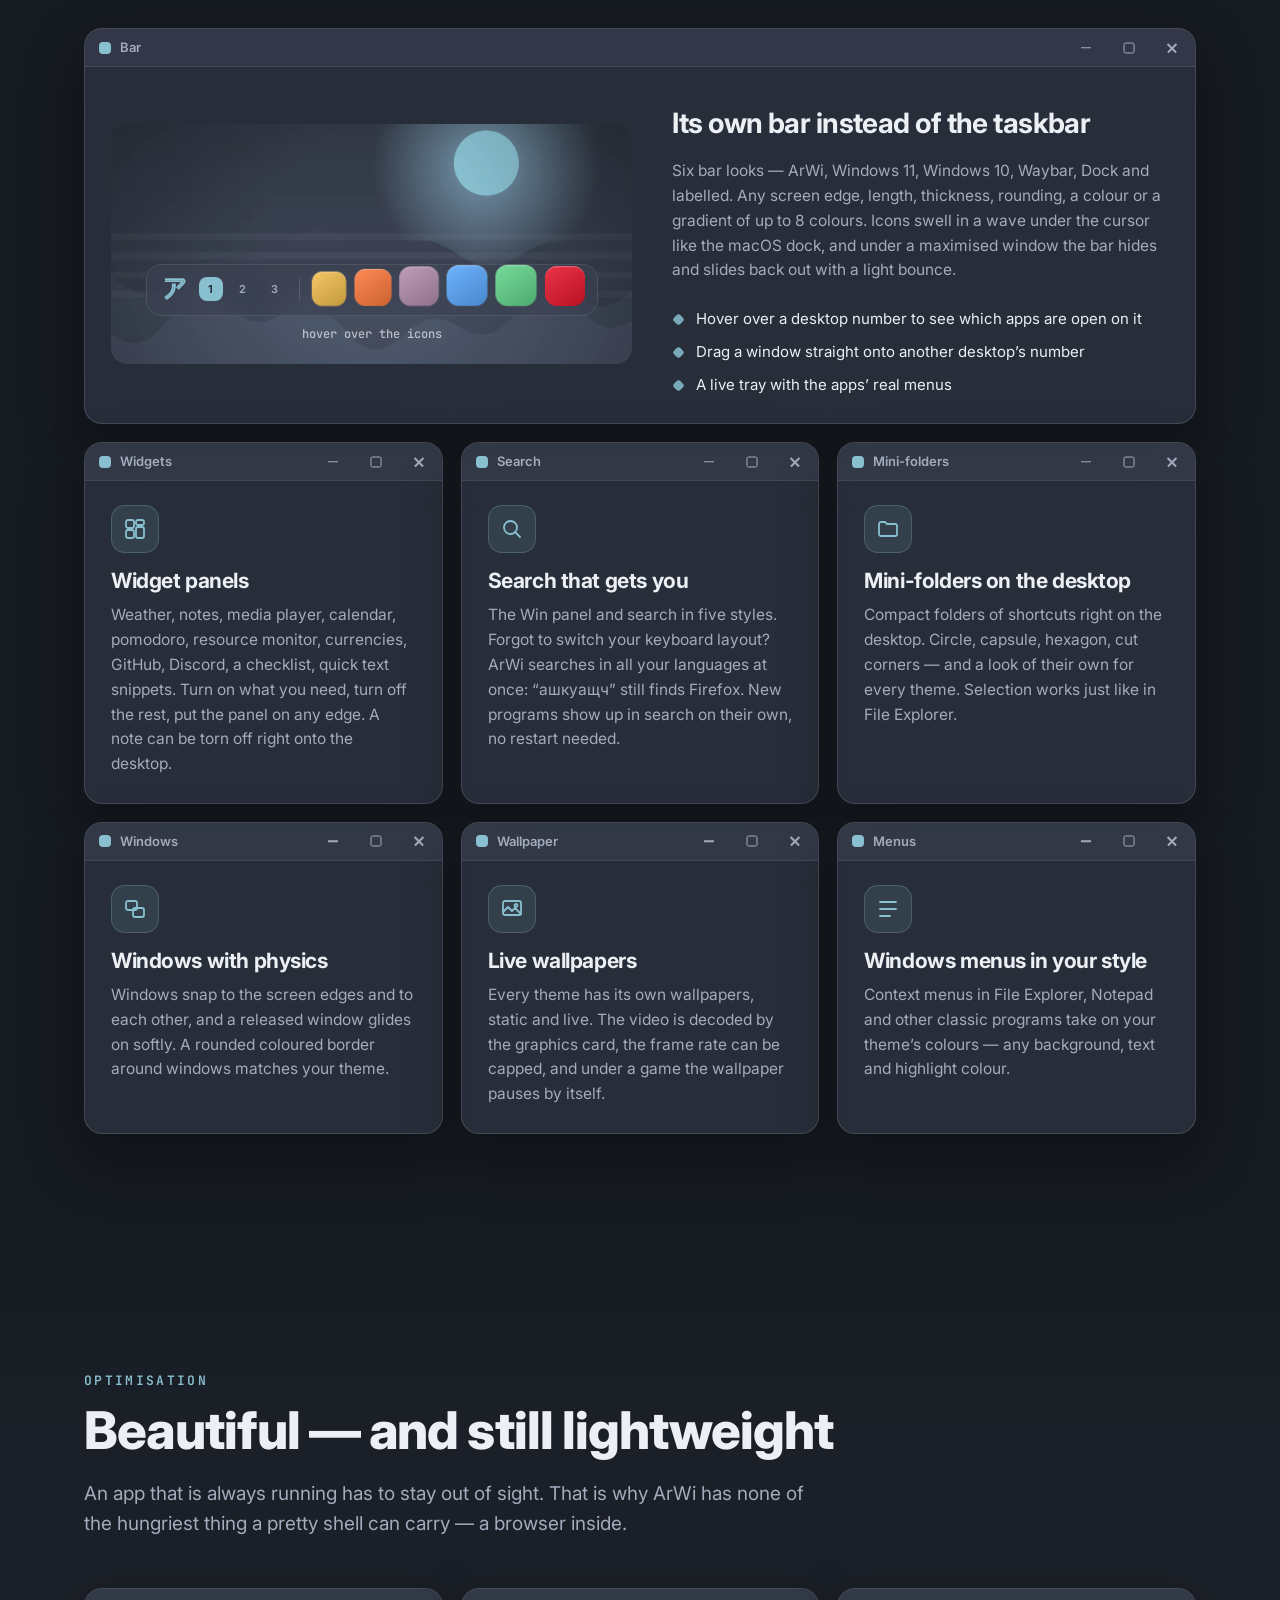
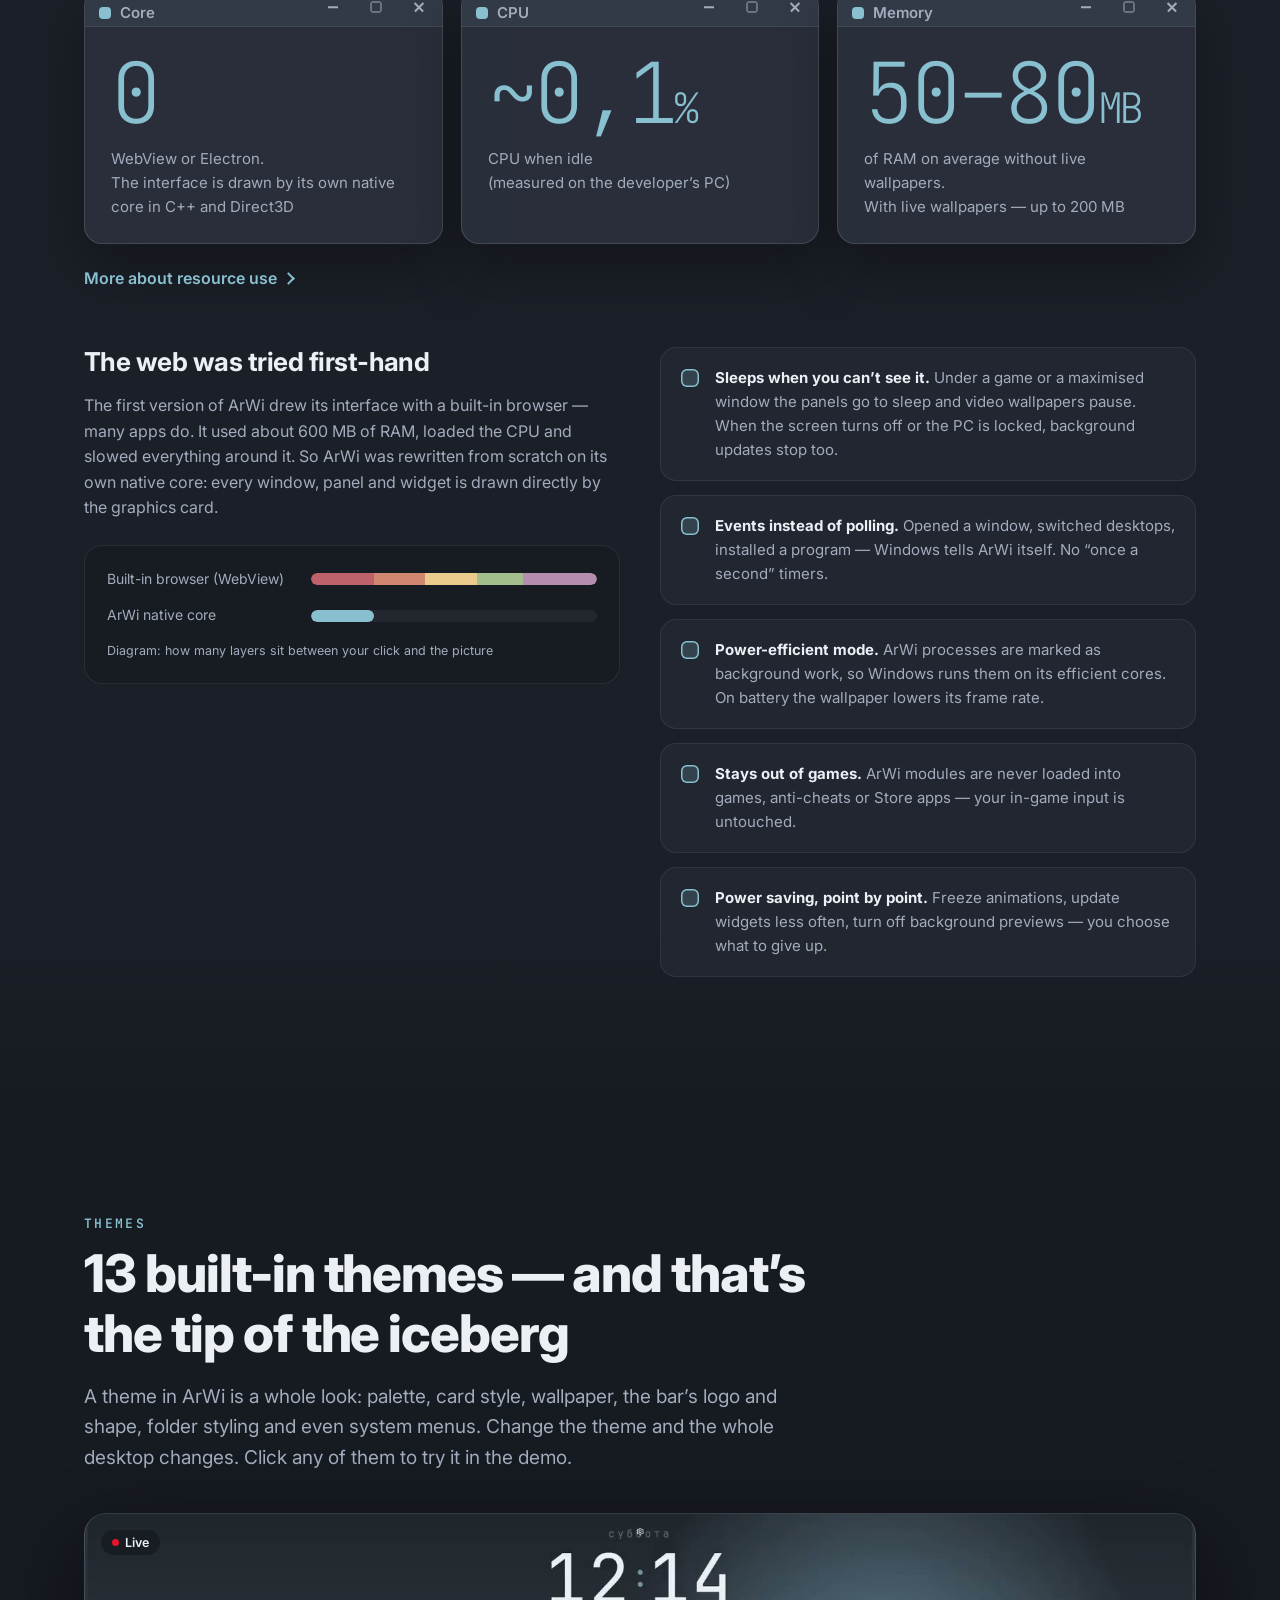
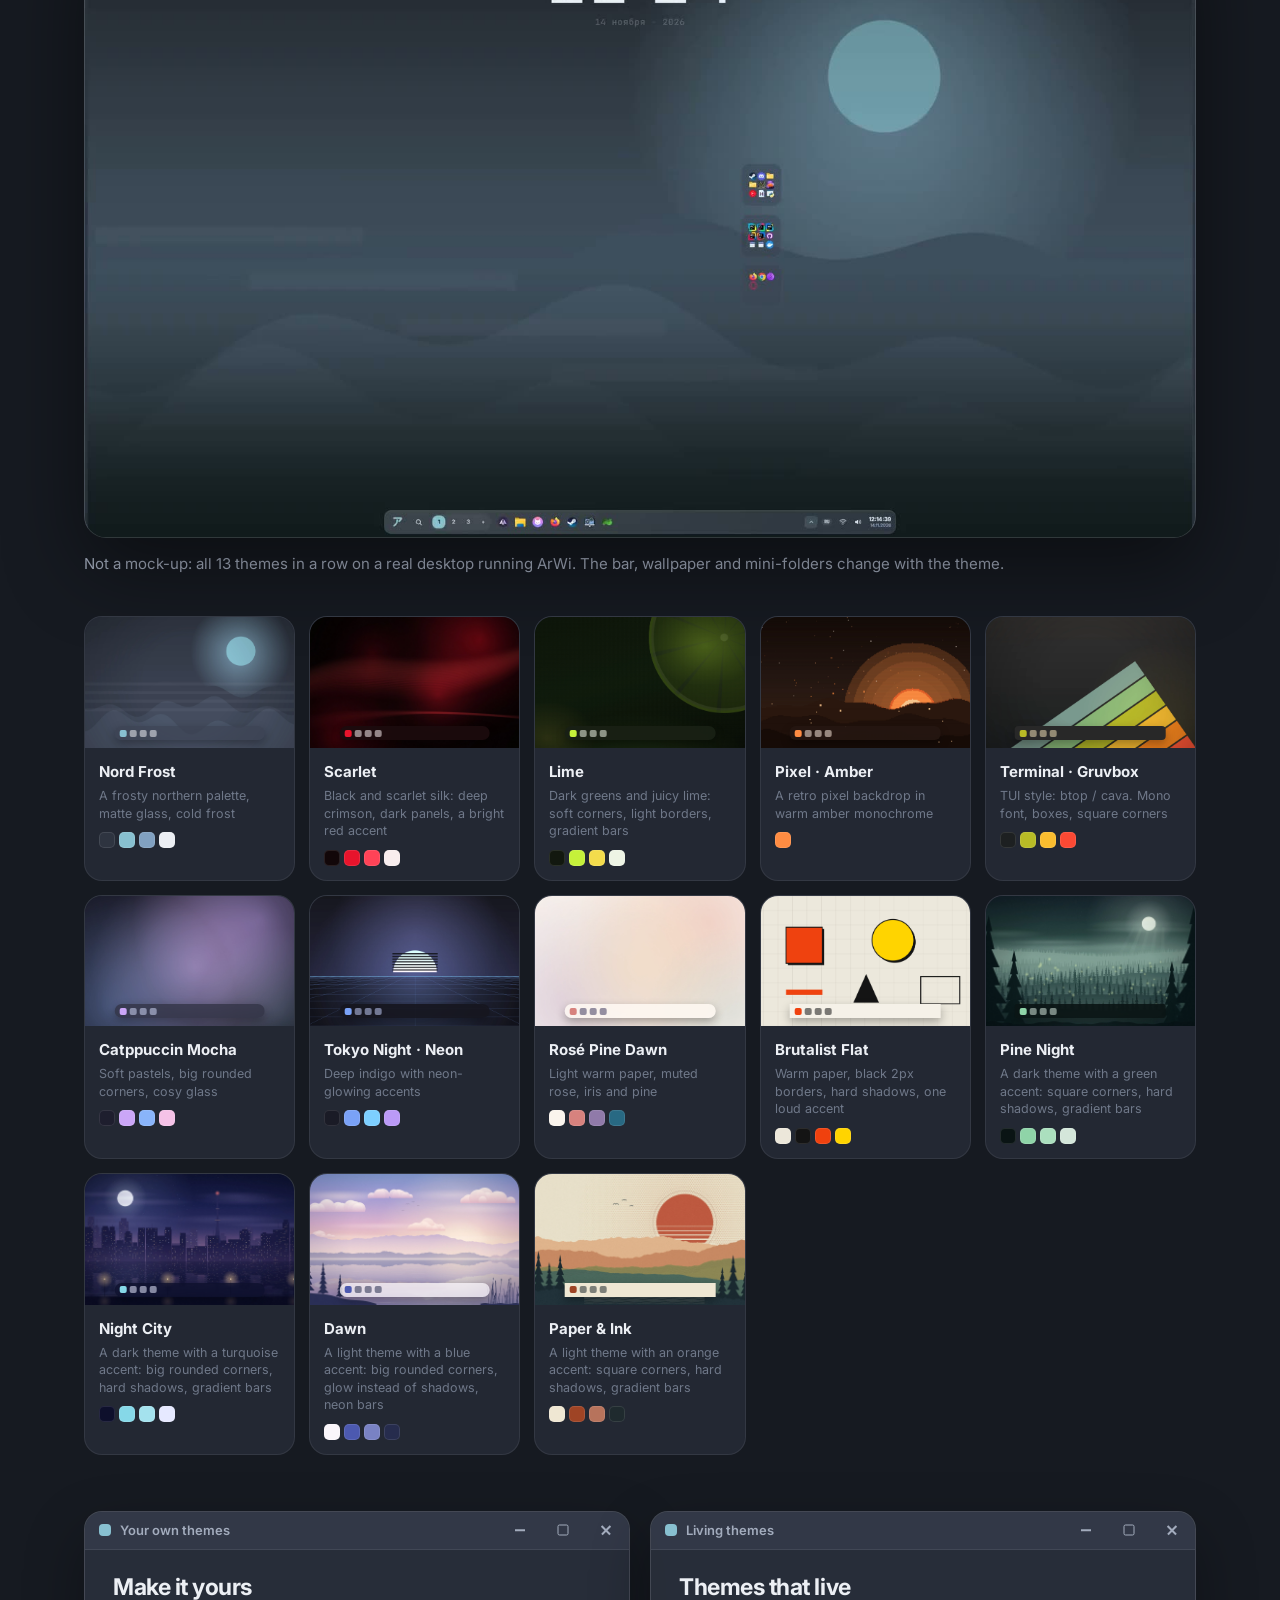
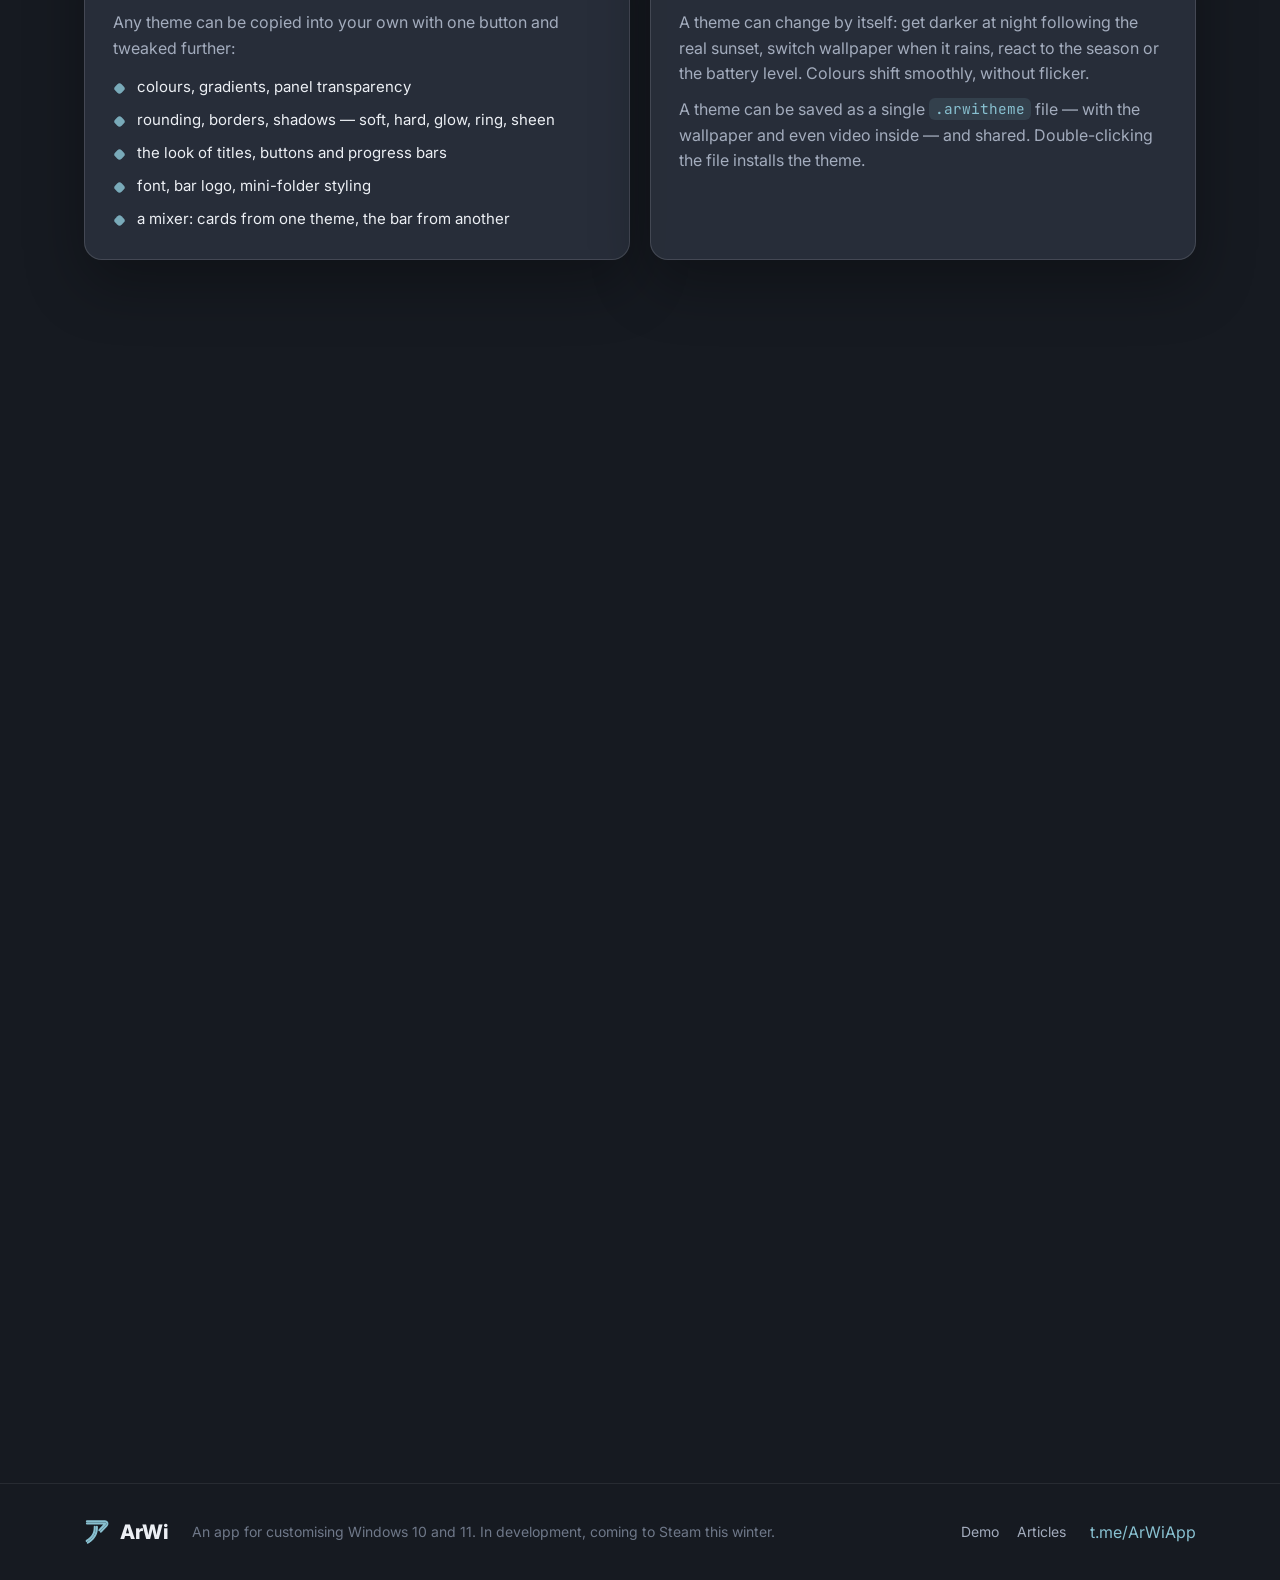
==== commit afcb8a43: "Language switch: the ink slides only after a click, not on every page load" ====
--- a/index.html
+++ b/index.html
@@ -17,7 +17,7 @@
 <link rel="preconnect" href="https://fonts.gstatic.com" crossorigin>
 <link href="https://fonts.googleapis.com/css2?family=Inter:wght@300;400;500;600;700;800&family=JetBrains+Mono:wght@200;400;500;700&family=Manrope:wght@400;600;800&family=Space+Grotesk:wght@400;600;700&display=swap" rel="stylesheet">
 <script>try{if(localStorage.getItem("arwi-lang")!=="ru")document.documentElement.classList.add("i18n-wait")}catch(e){document.documentElement.classList.add("i18n-wait")}setTimeout(function(){document.documentElement.classList.remove("i18n-wait")},2500)</script>
-<link rel="stylesheet" href="css/style.css?v=17">
+<link rel="stylesheet" href="css/style.css?v=18">
 </head>
 <body>
 
@@ -342,8 +342,8 @@
   </div>
 </footer>
 
-<script src="js/themes.js?v=17"></script>
-<script src="js/i18n.js?v=17"></script>
-<script src="js/site.js?v=17"></script>
+<script src="js/themes.js?v=18"></script>
+<script src="js/i18n.js?v=18"></script>
+<script src="js/site.js?v=18"></script>
 </body>
 </html>
--- a/css/style.css
+++ b/css/style.css
@@ -705,7 +705,10 @@
 .lang button { position: relative; z-index: 1; border: 0; background: none; padding: 5px 10px; border-radius: 8px; font: 700 12px/1 var(--font); letter-spacing: .04em; color: var(--muted); cursor: pointer; transition: color .16s var(--ease-hover); }
 .lang button:hover { color: var(--fg); }
 .lang button.on { color: #11151b; }
-.lang-ink { position: absolute; top: 3px; bottom: 3px; left: 3px; border-radius: 8px; background: var(--accent); transition: transform .34s var(--ease-pop), width .34s var(--ease-pop), background-color .3s; }
+/* the ink slides only after a click on EN / RU; on page load it is placed at once (no slide from the left edge, no
+   twitch when the web font arrives) */
+.lang-ink { position: absolute; top: 3px; bottom: 3px; left: 3px; border-radius: 8px; background: var(--accent); }
+.lang.anim .lang-ink { transition: transform .34s var(--ease-pop), width .34s var(--ease-pop), background-color .3s; }
 @media (max-width: 860px) { .lang { margin-left: auto; } .nav .btn { margin-left: 0; } }
 
 /* =====================================================================
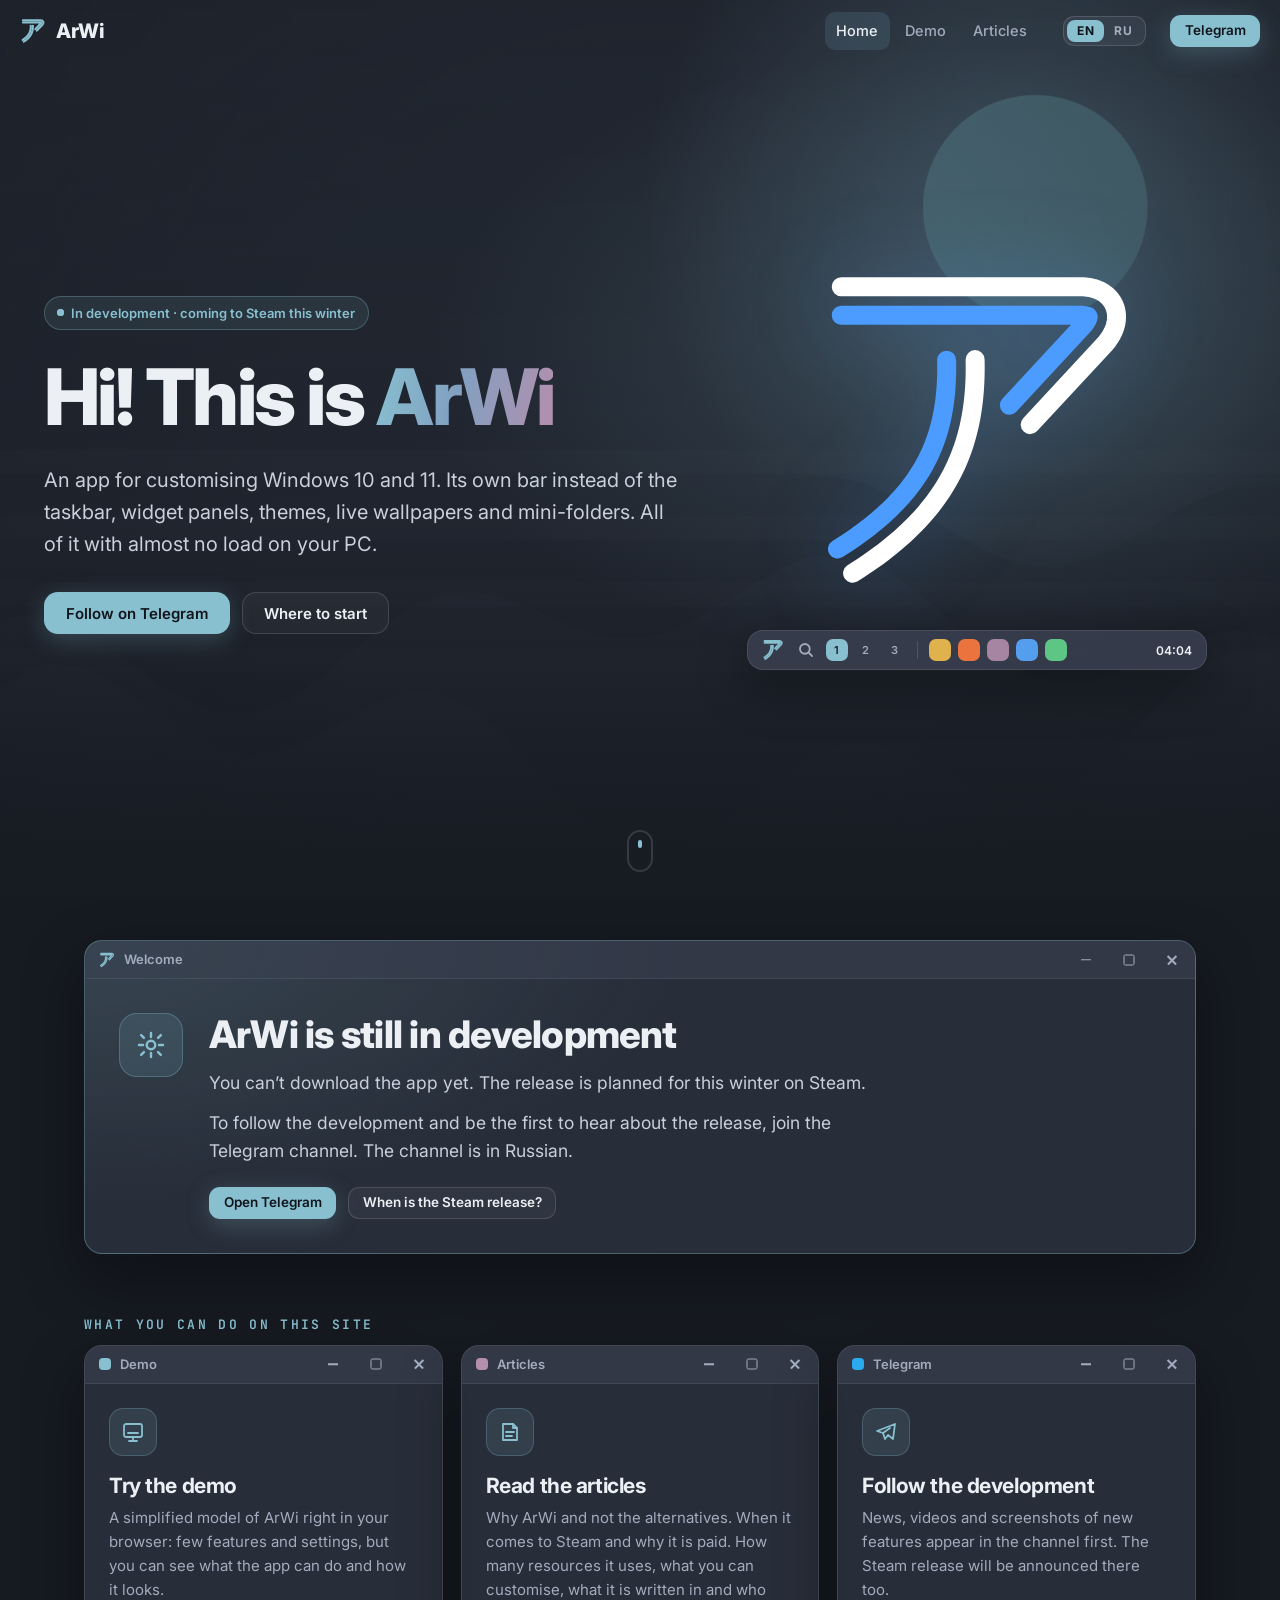
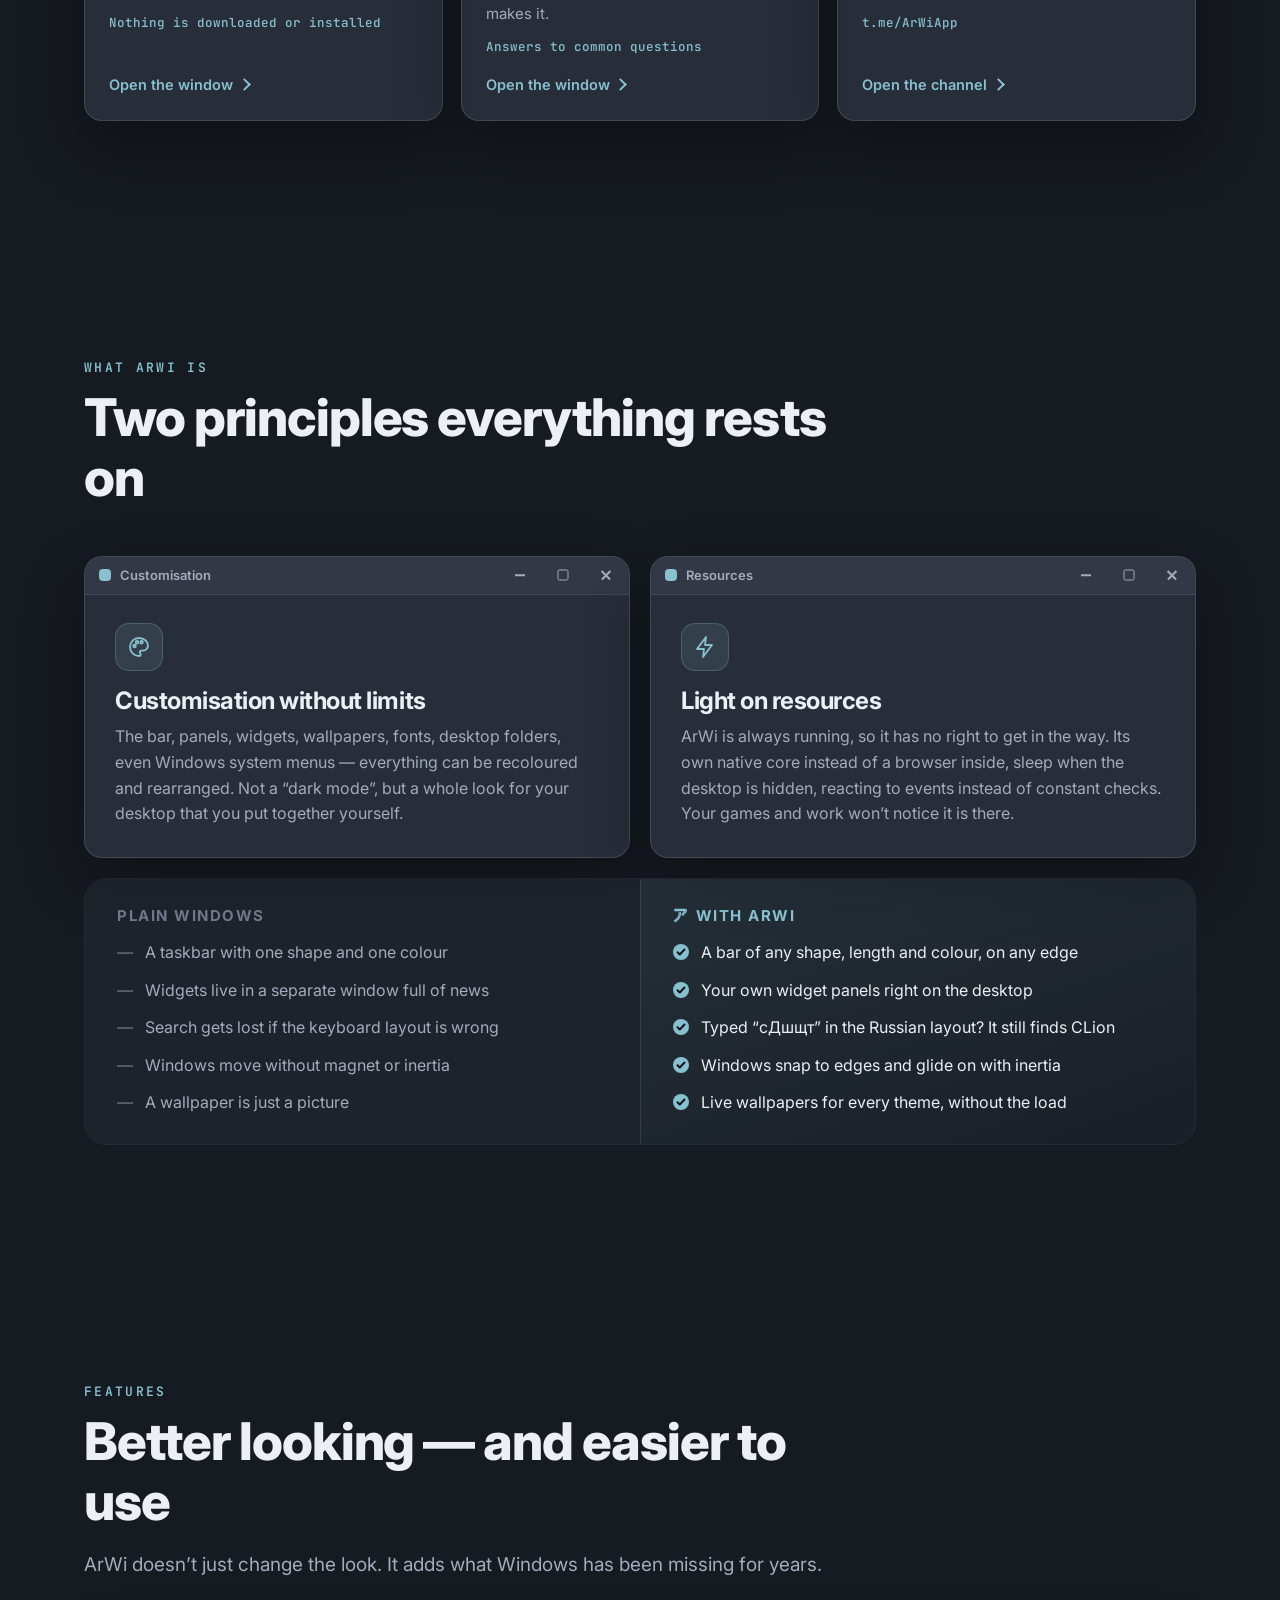
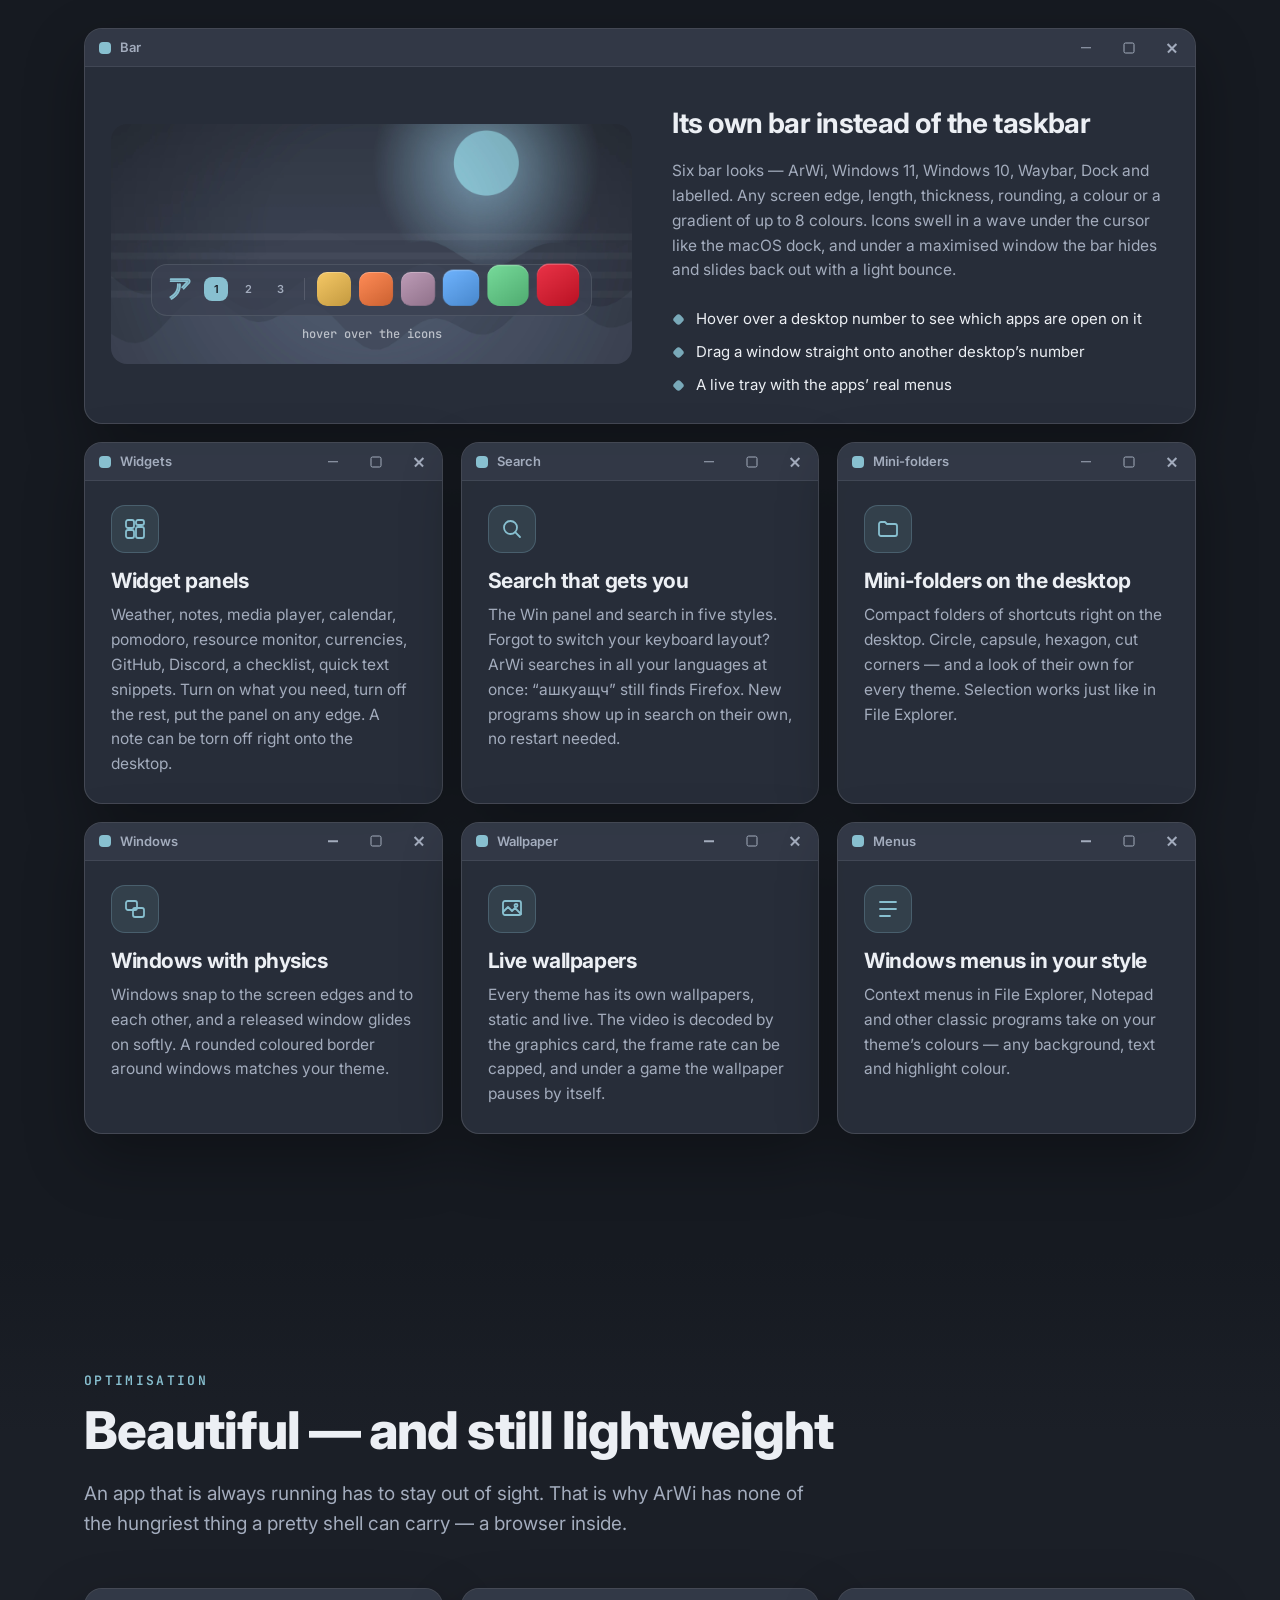
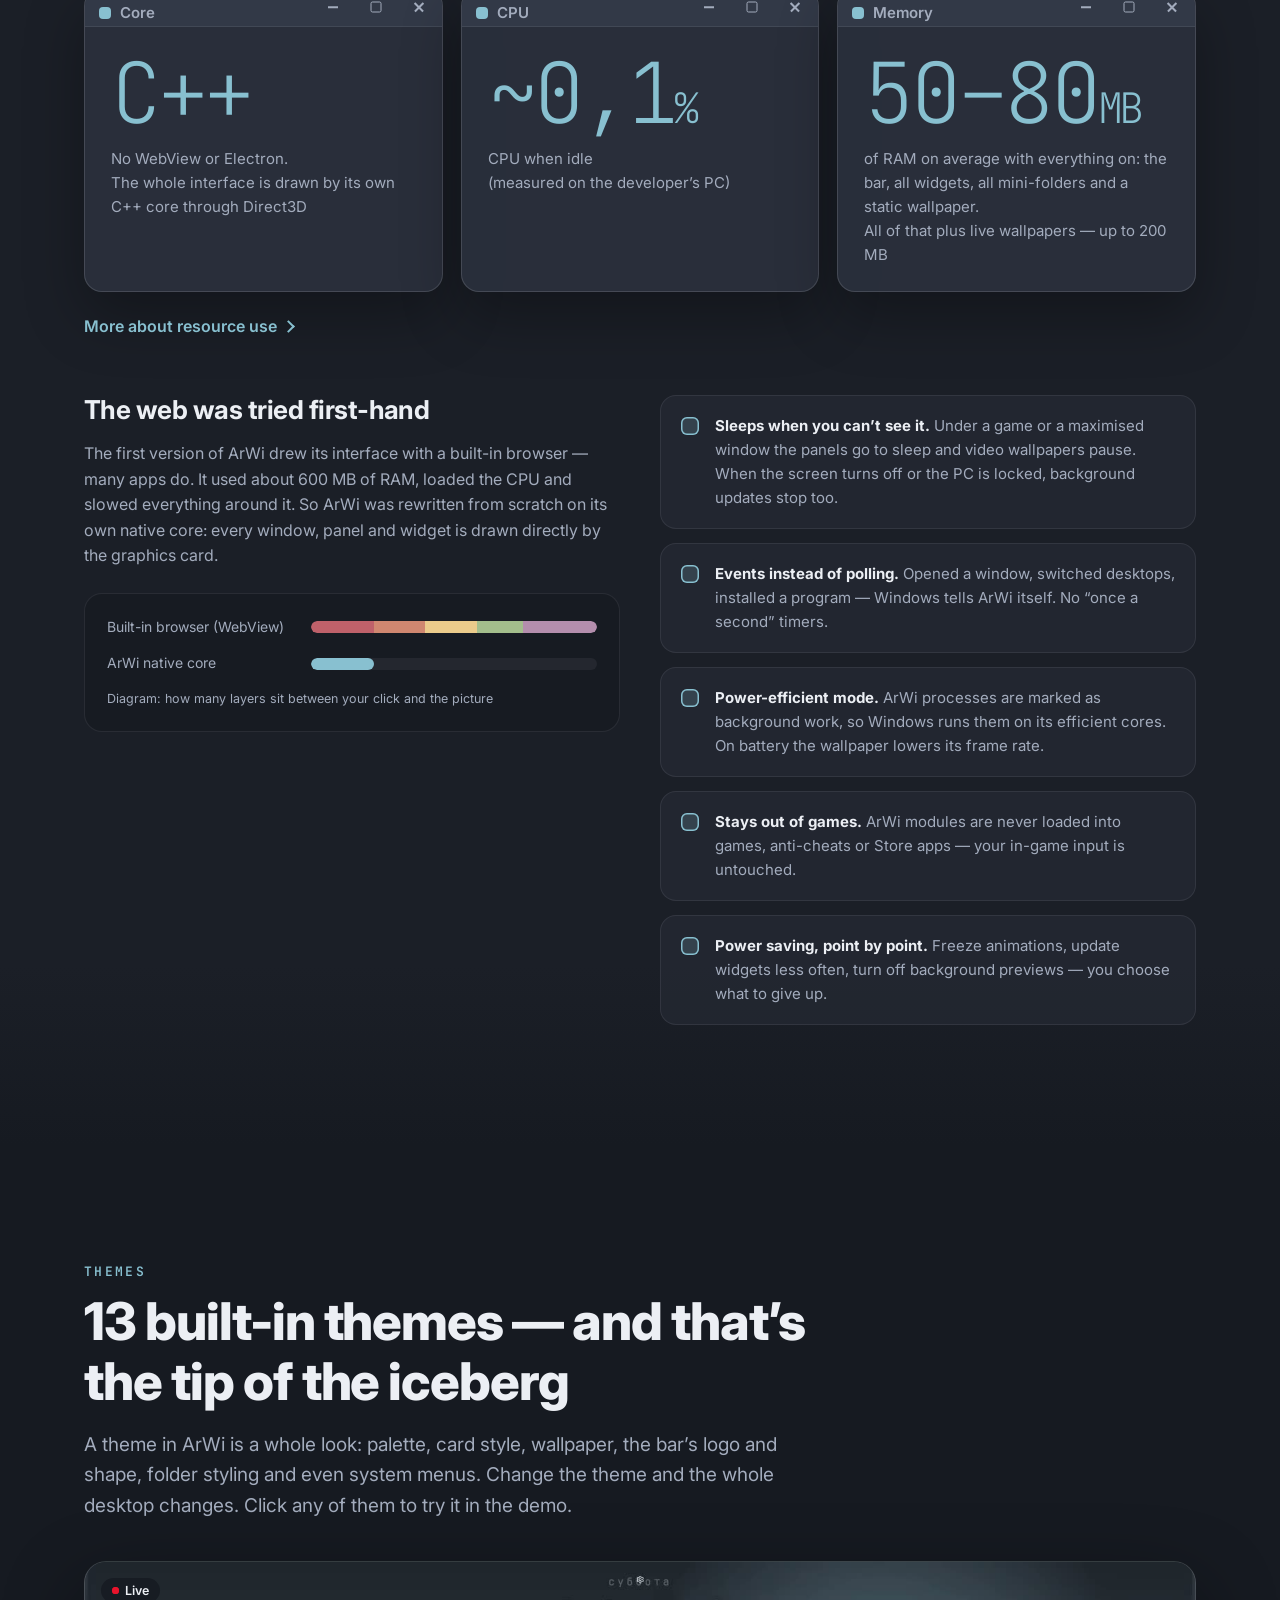
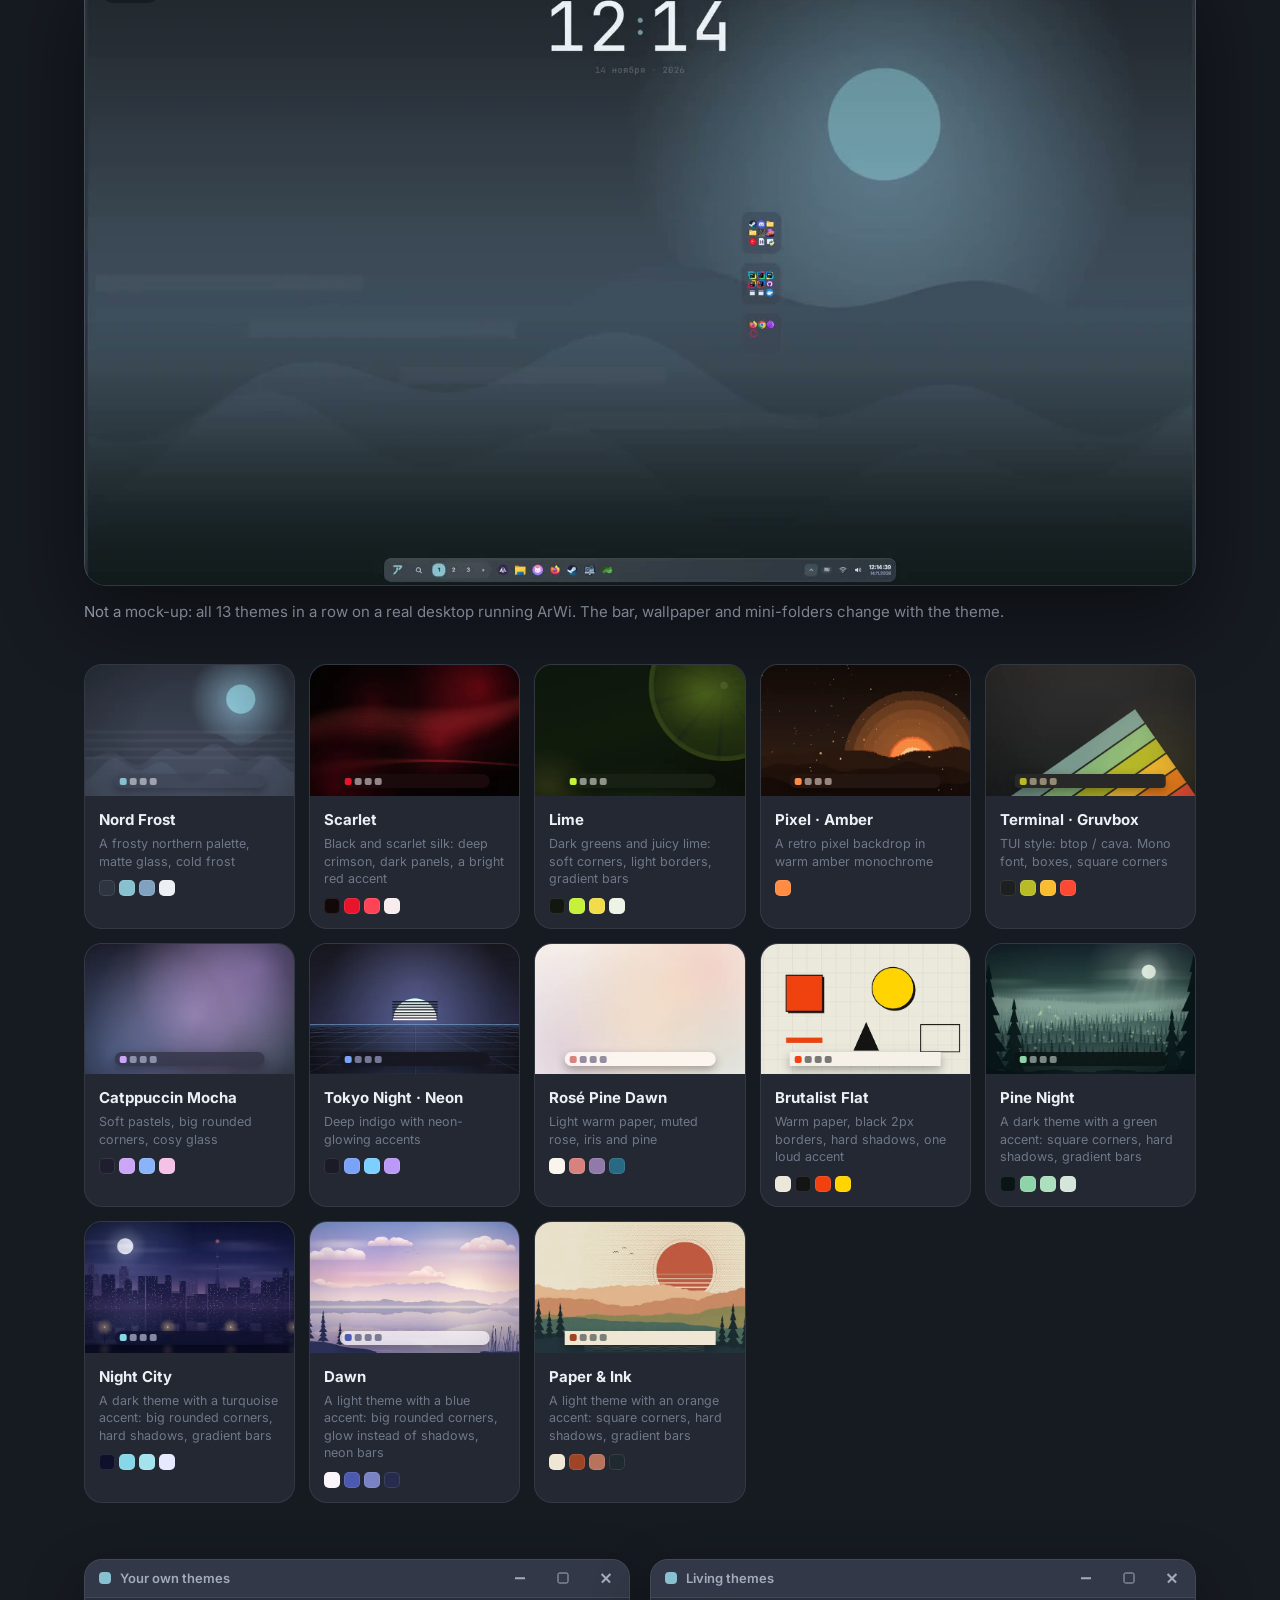
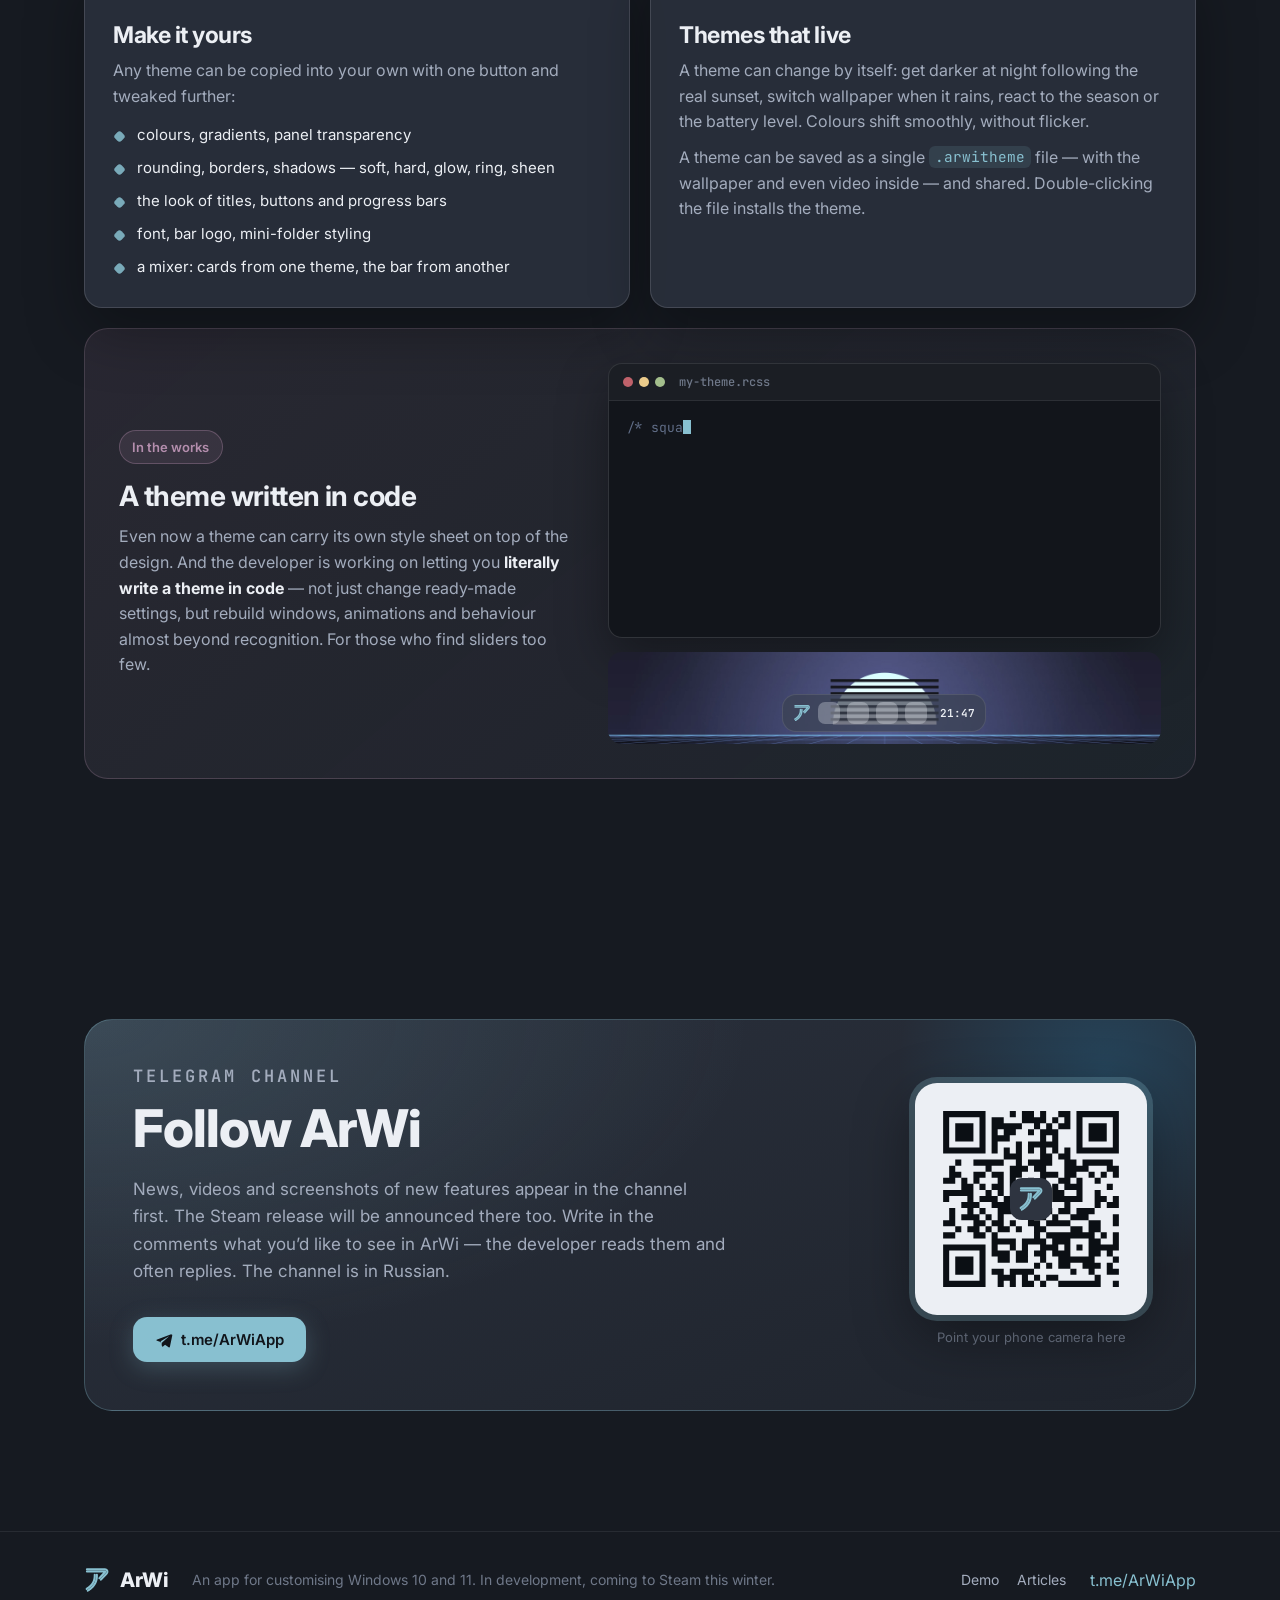
==== commit 67206aa0: "Smoother site: no lag from blurs and endless animations, calm hover, clearer core and memory texts -" ====
--- a/index.html
+++ b/index.html
@@ -15,9 +15,10 @@
 <link rel="icon" href="assets/favicon.svg" type="image/svg+xml">
 <link rel="preconnect" href="https://fonts.googleapis.com">
 <link rel="preconnect" href="https://fonts.gstatic.com" crossorigin>
-<link href="https://fonts.googleapis.com/css2?family=Inter:wght@300;400;500;600;700;800&family=JetBrains+Mono:wght@200;400;500;700&family=Manrope:wght@400;600;800&family=Space+Grotesk:wght@400;600;700&display=swap" rel="stylesheet">
+<link href="https://fonts.googleapis.com/css2?family=Inter:wght@300;400;500;600;700;800&family=JetBrains+Mono:wght@200;400;500;700&family=Manrope:wght@400;600;800&family=Space+Grotesk:wght@400;600;700&display=swap" rel="stylesheet" media="print" onload="this.media='all'">
+<noscript><link href="https://fonts.googleapis.com/css2?family=Inter:wght@300;400;500;600;700;800&family=JetBrains+Mono:wght@200;400;500;700&family=Manrope:wght@400;600;800&family=Space+Grotesk:wght@400;600;700&display=swap" rel="stylesheet"></noscript>
 <script>try{if(localStorage.getItem("arwi-lang")!=="ru")document.documentElement.classList.add("i18n-wait")}catch(e){document.documentElement.classList.add("i18n-wait")}setTimeout(function(){document.documentElement.classList.remove("i18n-wait")},2500)</script>
-<link rel="stylesheet" href="css/style.css?v=18">
+<link rel="stylesheet" href="css/style.css?v=19">
 </head>
 <body>
 
@@ -48,7 +49,7 @@
       </div>
     </div>
     <div class="hero-art reveal" aria-hidden="true">
-      <div class="splash"><img src="assets/splash.svg" alt=""></div>
+      <div class="splash"><img src="assets/splash.svg?v=2" alt=""></div>
       <div class="hero-bar">
         <span class="hb-logo logo-mark"></span><svg class="hb-ico" viewBox="0 0 24 24" aria-hidden="true"><circle cx="10.5" cy="10.5" r="6.5"/><path d="m20 20-4.8-4.8"/></svg>
         <span class="hb-chip on">1</span><span class="hb-chip">2</span><span class="hb-chip">3</span>
@@ -166,7 +167,7 @@
     <p class="sub reveal">ArWi не просто меняет вид. Он добавляет то, чего в Windows не хватало годами.</p>
 
     <div class="feat-grid">
-      <article class="awin feat feat-wide reveal" data-tilt><div class="awin-head"><span class="awin-dot" style="--c:var(--accent)"></span><span class="awin-title">Бар</span><i></i><i></i><i></i></div><div class="awin-body">
+      <article class="awin feat feat-wide reveal"><div class="awin-head"><span class="awin-dot" style="--c:var(--accent)"></span><span class="awin-title">Бар</span><i></i><i></i><i></i></div><div class="awin-body">
         <div class="feat-demo demo-bar" aria-hidden="true">
           <div class="db-bar">
             <span class="db-logo logo-mark"></span><span class="db-chip on">1</span><span class="db-chip">2</span><span class="db-chip">3</span>
@@ -184,37 +185,37 @@
         </ul>
       </div></article>
 
-      <article class="awin feat reveal" data-tilt><div class="awin-head"><span class="awin-dot" style="--c:var(--accent)"></span><span class="awin-title">Виджеты</span><i></i><i></i><i></i></div><div class="awin-body">
+      <article class="awin feat reveal"><div class="awin-head"><span class="awin-dot" style="--c:var(--accent)"></span><span class="awin-title">Виджеты</span><i></i><i></i><i></i></div><div class="awin-body">
         <div class="feat-ico"><svg viewBox="0 0 24 24"><rect x="3" y="3" width="8" height="8" rx="2"/><rect x="13" y="3" width="8" height="5" rx="2"/><rect x="13" y="10" width="8" height="11" rx="2"/><rect x="3" y="13" width="8" height="8" rx="2"/></svg></div>
         <h3>Панели виджетов</h3>
         <p>Погода, заметки, плеер, календарь, помодоро, монитор ресурсов, валюты, GitHub, Discord, чек-лист, быстрые вставки текста. Включайте нужные, выключайте лишние, ставьте панель к любому краю. Заметку можно оторвать прямо на стол.</p>
       </div></article>
 
-      <article class="awin feat reveal" data-tilt><div class="awin-head"><span class="awin-dot" style="--c:var(--accent)"></span><span class="awin-title">Поиск</span><i></i><i></i><i></i></div><div class="awin-body">
+      <article class="awin feat reveal"><div class="awin-head"><span class="awin-dot" style="--c:var(--accent)"></span><span class="awin-title">Поиск</span><i></i><i></i><i></i></div><div class="awin-body">
         <div class="feat-ico"><svg viewBox="0 0 24 24"><circle cx="10.5" cy="10.5" r="6.5"/><path d="m20 20-4.8-4.8"/></svg></div>
         <h3>Поиск, который понимает</h3>
         <p>Win-панель и поиск в пяти стилях. Забыли переключить раскладку? ArWi ищет сразу на всех языках: «ашкуащч» найдёт Firefox. Новые программы появляются в поиске сами, без перезапуска.</p>
       </div></article>
 
-      <article class="awin feat reveal" data-tilt><div class="awin-head"><span class="awin-dot" style="--c:var(--accent)"></span><span class="awin-title">Мини-папки</span><i></i><i></i><i></i></div><div class="awin-body">
+      <article class="awin feat reveal"><div class="awin-head"><span class="awin-dot" style="--c:var(--accent)"></span><span class="awin-title">Мини-папки</span><i></i><i></i><i></i></div><div class="awin-body">
         <div class="feat-ico"><svg viewBox="0 0 24 24"><path d="M3 7a2 2 0 0 1 2-2h4l2 2h8a2 2 0 0 1 2 2v8a2 2 0 0 1-2 2H5a2 2 0 0 1-2-2Z"/></svg></div>
         <h3>Мини-папки на столе</h3>
         <p>Компактные папки с ярлыками прямо на рабочем столе. Круг, капсула, шестиугольник, срезанные углы — и своё оформление под каждую тему. Выделение как в Проводнике.</p>
       </div></article>
 
-      <article class="awin feat reveal" data-tilt><div class="awin-head"><span class="awin-dot" style="--c:var(--accent)"></span><span class="awin-title">Окна</span><i></i><i></i><i></i></div><div class="awin-body">
+      <article class="awin feat reveal"><div class="awin-head"><span class="awin-dot" style="--c:var(--accent)"></span><span class="awin-title">Окна</span><i></i><i></i><i></i></div><div class="awin-body">
         <div class="feat-ico"><svg viewBox="0 0 24 24"><rect x="3" y="4" width="11" height="9" rx="2"/><rect x="10" y="11" width="11" height="9" rx="2"/></svg></div>
         <h3>Окна с физикой</h3>
         <p>Окна прилипают к краям и друг к другу, отпущенное окно мягко доезжает по инерции. Цветная скруглённая рамка вокруг окон — под цвет темы.</p>
       </div></article>
 
-      <article class="awin feat reveal" data-tilt><div class="awin-head"><span class="awin-dot" style="--c:var(--accent)"></span><span class="awin-title">Обои</span><i></i><i></i><i></i></div><div class="awin-body">
+      <article class="awin feat reveal"><div class="awin-head"><span class="awin-dot" style="--c:var(--accent)"></span><span class="awin-title">Обои</span><i></i><i></i><i></i></div><div class="awin-body">
         <div class="feat-ico"><svg viewBox="0 0 24 24"><rect x="3" y="4" width="18" height="14" rx="2"/><path d="m3 15 5-5 4 4 3-3 6 6"/><circle cx="16" cy="8.5" r="1.5"/></svg></div>
         <h3>Живые обои</h3>
         <p>У каждой темы — свои обои, статичные и живые. Видео декодирует видеокарта, частоту кадров можно ограничить, а под игрой обои сами встают на паузу.</p>
       </div></article>
 
-      <article class="awin feat reveal" data-tilt><div class="awin-head"><span class="awin-dot" style="--c:var(--accent)"></span><span class="awin-title">Меню</span><i></i><i></i><i></i></div><div class="awin-body">
+      <article class="awin feat reveal"><div class="awin-head"><span class="awin-dot" style="--c:var(--accent)"></span><span class="awin-title">Меню</span><i></i><i></i><i></i></div><div class="awin-body">
         <div class="feat-ico"><svg viewBox="0 0 24 24"><path d="M4 5h16M4 12h16M4 19h10"/></svg></div>
         <h3>Меню Windows в вашем стиле</h3>
         <p>Контекстные меню Проводника, Блокнота и других классических программ перекрашиваются в цвета темы — любой цвет фона, текста и подсветки.</p>
@@ -231,9 +232,9 @@
     <p class="sub reveal">Приложение, которое работает постоянно, обязано быть незаметным. Поэтому в ArWi нет самой прожорливой вещи, какая только бывает у красивых оболочек, — браузера внутри.</p>
 
     <div class="stats">
-      <div class="awin stat reveal"><div class="awin-head"><span class="awin-dot" style="--c:var(--accent)"></span><span class="awin-title">Ядро</span><i></i><i></i><i></i></div><div class="awin-body"><b data-count="0">0</b><span>WebView и Electron.<br>Интерфейс рисует своё нативное ядро на C++ и Direct3D</span></div></div>
+      <div class="awin stat reveal"><div class="awin-head"><span class="awin-dot" style="--c:var(--accent)"></span><span class="awin-title">Ядро</span><i></i><i></i><i></i></div><div class="awin-body"><b>C++</b><span>Без WebView и Electron.<br>Весь интерфейс рисует собственное ядро на C++ через Direct3D</span></div></div>
       <div class="awin stat reveal"><div class="awin-head"><span class="awin-dot" style="--c:var(--accent)"></span><span class="awin-title">Процессор</span><i></i><i></i><i></i></div><div class="awin-body"><b>~0,1<small>%</small></b><span>процессора в простое<br>(замер на ПК разработчика)</span></div></div>
-      <div class="awin stat reveal"><div class="awin-head"><span class="awin-dot" style="--c:var(--accent)"></span><span class="awin-title">Память</span><i></i><i></i><i></i></div><div class="awin-body"><b>50–80<small>МБ</small></b><span>оперативной памяти в среднем без живых обоев.<br>С живыми обоями — до 200 МБ</span></div></div>
+      <div class="awin stat reveal"><div class="awin-head"><span class="awin-dot" style="--c:var(--accent)"></span><span class="awin-title">Память</span><i></i><i></i><i></i></div><div class="awin-body"><b>50–80<small>МБ</small></b><span>оперативной памяти в среднем, когда включено всё: бар, все виджеты, все мини-папки и статичные обои.<br>Всё это вместе с живыми обоями — до 200 МБ</span></div></div>
     </div>
     <p class="more-link reveal"><a href="articles.html#resources">Подробнее о потреблении ресурсов</a></p>
 
@@ -342,8 +343,8 @@
   </div>
 </footer>
 
-<script src="js/themes.js?v=18"></script>
-<script src="js/i18n.js?v=18"></script>
-<script src="js/site.js?v=18"></script>
+<script src="js/themes.js?v=19"></script>
+<script src="js/i18n.js?v=19"></script>
+<script src="js/site.js?v=19"></script>
 </body>
 </html>
--- a/css/style.css
+++ b/css/style.css
@@ -80,23 +80,25 @@
   background: rgba(var(--accent-rgb), .1); border: 1px solid rgba(var(--accent-rgb), .3);
   color: var(--accent); font-size: 13px; font-weight: 600;
 }
-.pill .dot { width: 7px; height: 7px; border-radius: 50%; background: var(--accent); box-shadow: 0 0 0 0 rgba(var(--accent-rgb), .6); animation: ping 2.4s infinite; }
+.pill .dot { position: relative; width: 7px; height: 7px; border-radius: 50%; background: var(--accent); }
+/* the pulse ring: transform and opacity only, so the graphics card animates it without repainting the page */
+.pill .dot::after, .real-badge .dot::after { content: ""; position: absolute; inset: 0; border-radius: inherit; background: inherit; animation: ping 2.4s var(--ease-hover) infinite; }
 .pill-soft { background: rgba(180, 142, 173, .12); border-color: rgba(180, 142, 173, .35); color: var(--violet); }
-@keyframes ping { 0% { box-shadow: 0 0 0 0 rgba(var(--accent-rgb), .55); } 70%, 100% { box-shadow: 0 0 0 9px rgba(var(--accent-rgb), 0); } }
+@keyframes ping { 0% { transform: scale(1); opacity: .55; } 70%, 100% { transform: scale(3.4); opacity: 0; } }
 
 /* ---------- nav ---------- */
 .nav {
   position: fixed; inset: 0 0 auto 0; z-index: 50;
   display: flex; align-items: center; gap: 24px;
   padding: calc(12px + env(safe-area-inset-top, 0px)) max(20px, env(safe-area-inset-left)) 12px;
-  transition: background-color .3s var(--ease-hover), border-color .3s, backdrop-filter .3s;
+  transition: background-color .3s var(--ease-hover), border-color .3s;
   border-bottom: 1px solid transparent;
 }
-.nav.scrolled { background: rgba(22, 26, 33, .78); backdrop-filter: blur(16px) saturate(1.3); -webkit-backdrop-filter: blur(16px) saturate(1.3); border-color: var(--line); }
+/* no blur under the fixed header: it was redrawn on every scroll frame and made scrolling stutter */
+.nav.scrolled { background: rgba(22, 26, 33, .95); border-color: var(--line); }
 .brand { display: inline-flex; align-items: center; gap: .5em; color: var(--fg); font-weight: 800; font-size: 20px; letter-spacing: -.02em; }
-.brand .logo-mark { color: var(--accent); width: 26px; height: 26px; transition: transform .4s var(--ease-spring); }
+.brand .logo-mark { color: var(--accent); width: 26px; height: 26px; }
 .brand:hover { color: var(--fg); }
-.brand:hover .logo-mark { transform: rotate(-12deg) scale(1.1); }
 .nav-links { display: flex; gap: 4px; margin-left: auto; }
 .nav-links a { color: var(--muted); font-size: 14.5px; font-weight: 500; padding: .5em .8em; border-radius: 10px; transition: background-color .16s var(--ease-hover), color .16s var(--ease-hover); }
 .nav-links a:hover { color: var(--fg); background: rgba(236, 239, 244, .06); }
@@ -120,11 +122,10 @@
 /* ---------- hero ---------- */
 .hero { min-height: 100svh; display: flex; align-items: center; position: relative; overflow: hidden; padding: 110px 0 80px; }
 .hero-bg { position: absolute; inset: 0; z-index: -1; }
-.hero-wall { position: absolute; inset: -4%; background: url(../assets/wall/nord.webp) center / cover; opacity: .55; filter: saturate(1.1); transform: scale(1.04); animation: drift 30s ease-in-out infinite alternate; }
+.hero-wall { position: absolute; inset: -4%; background: url(../assets/wall/nord.webp) center / cover; opacity: .55; filter: saturate(1.1); transform: scale(1.04); }
 .hero-glow { position: absolute; inset: 0; background:
   radial-gradient(60% 50% at 75% 40%, rgba(var(--accent-rgb), .18), transparent 70%),
   linear-gradient(180deg, rgba(22, 26, 33, .2) 0%, rgba(22, 26, 33, .55) 60%, var(--bg) 100%); }
-@keyframes drift { to { transform: scale(1.1) translate(-1.5%, 1%); } }
 .hero-inner { max-width: 1240px; margin: 0 auto; padding-inline: 24px; display: grid; grid-template-columns: 1.1fr .9fr; gap: 40px; align-items: center; width: 100%; }
 .hero h1 { font-size: clamp(38px, 6.2vw, 78px); font-weight: 800; margin: 22px 0 0; letter-spacing: -.035em; }
 .grad { background: linear-gradient(100deg, var(--accent) 0%, var(--accent2) 45%, var(--violet) 100%); -webkit-background-clip: text; background-clip: text; color: transparent; }
@@ -137,8 +138,8 @@
 .hero-bar {
   display: flex; align-items: center; gap: 7px;
   padding: 8px 10px; width: min(460px, 92vw);
-  background: rgba(59, 66, 82, .62); border: 1px solid rgba(236, 239, 244, .1);
-  border-radius: 16px; backdrop-filter: blur(14px); -webkit-backdrop-filter: blur(14px);
+  background: rgba(59, 66, 82, .8); border: 1px solid rgba(236, 239, 244, .1);
+  border-radius: 16px;
   box-shadow: 0 16px 50px rgba(0, 0, 0, .35);
   animation: barIn .9s .5s var(--ease-reveal) both;
 }
@@ -163,8 +164,7 @@
 
 /* ---------- about ---------- */
 .pillars { display: grid; grid-template-columns: 1fr 1fr; gap: 20px; margin-top: 48px; }
-.pillar { padding: 32px; border-radius: 22px; background: linear-gradient(160deg, rgba(59, 66, 82, .55), rgba(46, 52, 64, .3)); border: 1px solid var(--line); transition: border-color .25s var(--ease-hover), transform .3s var(--ease-pop); }
-.pillar:hover { border-color: rgba(var(--accent-rgb), .4); transform: translateY(-3px); }
+.pillar { padding: 32px; border-radius: 22px; background: linear-gradient(160deg, rgba(59, 66, 82, .55), rgba(46, 52, 64, .3)); border: 1px solid var(--line); }
 .pillar h3 { font-size: 24px; margin: 18px 0 10px; }
 .pillar p { color: var(--muted); margin: 0; }
 .pillar-ico, .feat-ico { width: 52px; height: 52px; border-radius: 15px; display: grid; place-items: center; background: rgba(var(--accent-rgb), .12); border: 1px solid rgba(var(--accent-rgb), .25); }
@@ -187,12 +187,8 @@
 .feat {
   position: relative; padding: 28px; border-radius: 22px;
   background: rgba(35, 40, 51, .7); border: 1px solid var(--line);
-  transition: border-color .25s var(--ease-hover), background-color .25s var(--ease-hover), transform .35s var(--ease-pop);
-  transform-style: preserve-3d; overflow: hidden;
-}
-.feat::after { content: ""; position: absolute; inset: 0; pointer-events: none; background: radial-gradient(400px circle at var(--mx, 50%) var(--my, 0%), rgba(var(--accent-rgb), .1), transparent 45%); opacity: 0; transition: opacity .3s; }
-.feat:hover { border-color: rgba(var(--accent-rgb), .35); background: rgba(41, 47, 59, .8); }
-.feat:hover::after { opacity: 1; }
+  overflow: hidden;
+}
 .feat h3 { font-size: 21px; margin: 18px 0 10px; }
 .feat p { color: var(--muted); margin: 0; font-size: 15.5px; }
 .feat-wide { grid-column: span 3; display: grid; grid-template-columns: 1.05fr 1fr; gap: 10px 40px; align-items: center; }
@@ -204,7 +200,7 @@
 .ticks li::before { content: ""; position: absolute; left: 2px; top: .55em; width: 9px; height: 9px; border-radius: 3px; background: var(--accent); transform: rotate(45deg); opacity: .85; }
 .demo-bar { height: 240px; border-radius: 16px; background: url(../assets/wall/nord.webp) center 70% / cover; position: relative; display: flex; flex-direction: column; align-items: center; justify-content: flex-end; padding-bottom: 22px; overflow: hidden; }
 .demo-bar .hint { margin: 10px 0 0; color: rgba(236, 239, 244, .7); font: 500 12px var(--mono); }
-.db-bar { display: flex; align-items: flex-end; gap: 8px; padding: 9px 12px; height: 52px; background: rgba(59, 66, 82, .62); border: 1px solid rgba(236, 239, 244, .1); border-radius: 16px; backdrop-filter: blur(10px); -webkit-backdrop-filter: blur(10px); }
+.db-bar { display: flex; align-items: flex-end; gap: 8px; padding: 9px 12px; height: 52px; background: rgba(59, 66, 82, .8); border: 1px solid rgba(236, 239, 244, .1); border-radius: 16px; }
 .db-logo { color: var(--accent); width: 24px; height: 24px; margin: 0 4px 5px; }
 .db-chip { width: 24px; height: 24px; border-radius: 8px; color: var(--muted); font: 600 11px/24px var(--font); text-align: center; margin-bottom: 5px; transition: background-color .16s var(--ease-hover); }
 .db-chip.on { background: var(--accent); color: #1b1f27; }
@@ -226,15 +222,13 @@
 .engine { margin-top: 24px; padding: 22px; border-radius: 18px; background: rgba(22, 26, 33, .6); border: 1px solid var(--line); display: grid; gap: 14px; }
 .eng-row { display: grid; grid-template-columns: 190px 1fr; align-items: center; gap: 14px; font-size: 14px; color: var(--muted); }
 .eng-bar { height: 12px; border-radius: 6px; background: rgba(236, 239, 244, .06); overflow: hidden; }
-.eng-bar i { display: block; height: 100%; border-radius: inherit; width: 0; transition: width 1.6s var(--ease-pop); }
-.eng-bar.web i { background: repeating-linear-gradient(90deg, #bf616a 0 22%, #d08770 22% 40%, #ebcb8b 40% 58%, #a3be8c 58% 74%, #b48ead 74% 100%); }
-.eng-bar.native i { background: var(--accent); }
-.engine.in .web i { width: 100%; }
-.engine.in .native i { width: 22%; }
+.eng-bar i { display: block; height: 100%; border-radius: inherit; transform: scaleX(0); transform-origin: left; transition: transform 1.6s var(--ease-pop); }
+.eng-bar.web i { width: 100%; background: repeating-linear-gradient(90deg, #bf616a 0 22%, #d08770 22% 40%, #ebcb8b 40% 58%, #a3be8c 58% 74%, #b48ead 74% 100%); }
+.eng-bar.native i { width: 22%; background: var(--accent); }
+.engine.in .eng-bar i { transform: none; }
 .eng-note { margin: 0; font-size: 12.5px; color: var(--dim); }
 .light-list { list-style: none; margin: 0; padding: 0; display: grid; gap: 14px; }
-.light-list li { padding: 18px 20px 18px 54px; border-radius: 16px; background: rgba(46, 52, 64, .4); border: 1px solid var(--line); color: var(--muted); font-size: 15px; position: relative; transition: border-color .2s var(--ease-hover), transform .3s var(--ease-pop); }
-.light-list li:hover { border-color: rgba(var(--accent-rgb), .35); transform: translateX(4px); }
+.light-list li { padding: 18px 20px 18px 54px; border-radius: 16px; background: rgba(46, 52, 64, .4); border: 1px solid var(--line); color: var(--muted); font-size: 15px; position: relative; }
 .light-list li::before { content: ""; position: absolute; left: 20px; top: 21px; width: 18px; height: 18px; border-radius: 6px; background: rgba(var(--accent-rgb), .18); box-shadow: inset 0 0 0 1.5px var(--accent); }
 .light-list b { color: var(--fg); }
 @media (max-width: 860px) { .stats, .light-grid { grid-template-columns: 1fr; } .eng-row { grid-template-columns: 1fr; gap: 6px; } }
@@ -330,7 +324,7 @@
 /* ---------- themes gallery ---------- */
 .theme-gallery { display: grid; grid-template-columns: repeat(auto-fill, minmax(200px, 1fr)); gap: 14px; margin-top: 40px; }
 .tg-item { position: relative; border-radius: 18px; overflow: hidden; cursor: pointer; border: 1px solid var(--line); background: var(--surface); text-align: left; padding: 0; transition: transform .35s var(--ease-pop), border-color .2s var(--ease-hover), box-shadow .3s; }
-.tg-item:hover { transform: translateY(-5px); border-color: color-mix(in srgb, var(--c) 70%, transparent); box-shadow: 0 18px 40px rgba(0, 0, 0, .35), 0 0 0 1px color-mix(in srgb, var(--c) 40%, transparent); }
+.tg-item:hover { transform: translateY(-5px); border-color: color-mix(in srgb, var(--c) 70%, transparent); }
 .tg-thumb { aspect-ratio: 16 / 10; background: center / cover; position: relative; overflow: hidden; }
 .tg-thumb img { width: 100%; height: 100%; object-fit: cover; transition: transform .6s var(--ease-pop); }
 .tg-item:hover .tg-thumb img { transform: scale(1.06); }
@@ -371,7 +365,7 @@
 .ctp-clock { font: 600 11px var(--mono); color: #eceff4; margin-left: 6px; }
 .ct-preview.s1 .ctp-bar { border-radius: 0; background: linear-gradient(90deg, #ff3d7f, #7a5cff); border-color: transparent; }
 .ct-preview.s1 .ctp-logo { color: #fff; }
-.ct-preview.s2 .ctp-app:hover, .ct-preview.s2 .ctp-app:nth-child(3) { transform: scale(1.25) rotate(-6deg); }
+.ct-preview.s2 .ctp-app:hover, .ct-preview.s2 .ctp-app:nth-child(3) { transform: translateY(-4px) scale(1.2); }
 .ct-preview.s2 .ctp-app { background: rgba(255, 255, 255, .85); border-radius: 50%; }
 .ct-preview.s3 .ctp-clock { letter-spacing: .25em; text-transform: uppercase; color: #fff; text-shadow: 0 0 8px #ff3d7f; }
 @media (max-width: 900px) { .code-theme { grid-template-columns: 1fr; padding: 22px; } }
@@ -382,8 +376,7 @@
 .tg-text h2 { max-width: none; }
 .tg-text p { color: var(--muted); max-width: 54ch; font-size: 17px; }
 .qr-box { display: grid; justify-items: center; gap: 12px; color: var(--dim); font-size: 13px; position: relative; }
-.qr-frame { position: relative; padding: 16px; border-radius: 22px; background: #eceff4; box-shadow: 0 0 0 6px rgba(var(--accent-rgb), .25), 0 20px 60px rgba(0, 0, 0, .4); transition: transform .4s var(--ease-spring); }
-.qr-frame:hover { transform: scale(1.04) rotate(-1.5deg); }
+.qr-frame { position: relative; padding: 16px; border-radius: 22px; background: #eceff4; box-shadow: 0 0 0 6px rgba(var(--accent-rgb), .25), 0 20px 60px rgba(0, 0, 0, .4); }
 .qr-frame img { width: 200px; height: 200px; image-rendering: pixelated; }
 .qr-logo { position: absolute; left: 50%; top: 50%; width: 42px; height: 42px; translate: -50% -50%; color: #2e3440; background: #2e3440; border-radius: 12px; -webkit-mask: none; mask: none; display: grid; place-items: center; }
 .qr-logo::after { content: ""; width: 26px; height: 26px; background: #88c0d0; -webkit-mask: url(../assets/logo.svg) center / contain no-repeat; mask: url(../assets/logo.svg) center / contain no-repeat; }
@@ -414,8 +407,8 @@
 .bigclock.off { opacity: 0; translate: -50% -20px; }
 .bc-day { font: 400 15px var(--mono); letter-spacing: .3em; color: var(--t-hc); transition: color .8s; }
 .bc-time { font: 200 104px/1 var(--t-clockfont, var(--mono)); letter-spacing: -.02em; display: flex; justify-content: center; align-items: center; text-shadow: 0 4px 30px rgba(0, 0, 0, .25); }
-.bc-colon { color: var(--t-accent); margin: 0 6px; font-size: .55em; animation: colon 2s steps(1) infinite; transition: color .8s; }
-@keyframes colon { 50% { opacity: .25; } }
+.bc-colon { color: var(--t-accent); margin: 0 6px; font-size: .55em; transition: color .8s; }
+.bc-colon.dim { opacity: .25; }   /* blinks from the clock tick in app.js, not from a CSS animation */
 .bc-date { font: 400 13px var(--mono); color: color-mix(in srgb, var(--t-fg) 50%, transparent); letter-spacing: .1em; margin-top: 6px; }
 
 /* mini folders */
@@ -474,7 +467,7 @@
 .hs-mono .card h6::before { content: "[ "; } .hs-mono .card h6::after { content: " ]"; margin-right: auto; padding-left: 2px; }
 .card .muted { color: color-mix(in srgb, var(--t-fg) 55%, transparent); font-size: 11px; }
 .w-weather .ww { display: flex; align-items: center; gap: 12px; }
-.w-weather .sun { width: 34px; height: 34px; border-radius: 50%; border: 2.5px solid var(--t-accent); position: relative; animation: spin 18s linear infinite; }
+.w-weather .sun { width: 34px; height: 34px; border-radius: 50%; border: 2.5px solid var(--t-accent); position: relative; animation: spin 18s linear infinite; will-change: transform; }
 .w-weather .sun::before { content: ""; position: absolute; inset: -9px; border-radius: 50%; border: 2.5px dotted var(--t-accent); opacity: .7; }
 @keyframes spin { to { transform: rotate(360deg); } }
 .w-weather .deg { font: 300 34px/1 var(--t-numfont, var(--t-font)); }
@@ -490,7 +483,7 @@
 .w-player .ctr em::after { content: ""; border-left: 9px solid var(--t-onacc); border-top: 6px solid transparent; border-bottom: 6px solid transparent; margin-left: 2px; }
 .w-player.playing .ctr em::after { border: solid var(--t-onacc); border-width: 0 3px; width: 4px; height: 10px; margin: 0; }
 .track { height: 5px; border-radius: 3px; background: color-mix(in srgb, var(--t-fg) 14%, transparent); overflow: hidden; }
-.track i { display: block; height: 100%; width: var(--v, 30%); background: var(--t-progress); border-radius: inherit; transition: width .9s linear, background .8s; }
+.track i { display: block; height: 100%; background: var(--t-progress); border-radius: inherit; transform: translateX(calc(var(--v, 30%) - 100%)); transition: transform .9s linear, background .8s; }   /* moves, not resizes: no layout while it runs */
 .w-res .rr { display: grid; grid-template-columns: 34px 1fr 34px; align-items: center; gap: 8px; font-size: 11px; margin-top: 6px; }
 .w-res .rr span:last-child { text-align: right; font-family: var(--mono); }
 .w-pomo { text-align: center; }
@@ -692,8 +685,8 @@
 .real { margin: 40px 0 0; }
 .real-frame { position: relative; border-radius: 22px; overflow: hidden; border: 1px solid var(--line2); box-shadow: 0 30px 80px rgba(0, 0, 0, .45); aspect-ratio: 16 / 9; background: #111 url(../assets/real-themes.jpg) center / cover; }
 .real-frame video { width: 100%; height: 100%; object-fit: cover; display: block; }
-.real-badge { position: absolute; left: 16px; top: 16px; display: inline-flex; align-items: center; gap: .5em; padding: .4em .85em; border-radius: 999px; background: rgba(22, 26, 33, .72); backdrop-filter: blur(10px); -webkit-backdrop-filter: blur(10px); font: 600 12.5px var(--font); color: var(--fg); }
-.real-badge .dot { width: 7px; height: 7px; border-radius: 50%; background: #e8142c; animation: ping 2.4s infinite; }
+.real-badge { position: absolute; left: 16px; top: 16px; display: inline-flex; align-items: center; gap: .5em; padding: .4em .85em; border-radius: 999px; background: rgba(22, 26, 33, .85); font: 600 12.5px var(--font); color: var(--fg); }
+.real-badge .dot { position: relative; width: 7px; height: 7px; border-radius: 50%; background: #e8142c; }
 .real figcaption { margin-top: 14px; color: var(--muted); font-size: 15px; }
 .stage-hint { display: none; margin: 10px 0 0; text-align: center; color: var(--dim); font-size: 13px; }
 @media (max-width: 700px) { .stage-hint { display: block; } }
@@ -739,7 +732,7 @@
 .foot-links a:hover { color: var(--fg); }
 
 /* ---------- ArWi window ---------- */
-.awin { display: block; border-radius: 18px; background: rgba(46, 52, 64, .78); border: 1px solid var(--line2); box-shadow: 0 24px 60px rgba(0, 0, 0, .35); overflow: hidden; color: var(--fg); backdrop-filter: blur(14px); -webkit-backdrop-filter: blur(14px); }
+.awin { display: block; border-radius: 18px; background: rgba(46, 52, 64, .78); border: 1px solid var(--line2); box-shadow: 0 24px 60px rgba(0, 0, 0, .35); overflow: hidden; color: var(--fg); }
 .awin-head { height: 38px; display: flex; align-items: center; gap: 9px; padding: 0 6px 0 14px; background: rgba(59, 66, 82, .55); border-bottom: 1px solid var(--line); font-size: 13px; font-weight: 600; color: var(--muted); }
 .awin-head .logo-mark { color: var(--accent); width: 16px; height: 16px; }
 .awin-dot { width: 12px; height: 12px; border-radius: 4px; background: var(--c); flex: none; }
@@ -764,15 +757,15 @@
 .status-text .hero-cta { margin-top: 22px; }
 .welcome-kicker { margin-top: 64px; }
 .awin-grid { display: grid; grid-template-columns: repeat(3, 1fr); gap: 18px; }
-.awin-card { transition: transform .45s var(--ease-pop), border-color .2s var(--ease-hover), box-shadow .35s; }
-.awin-card:hover { color: var(--fg); transform: translateY(-6px); border-color: rgba(var(--accent-rgb), .45); box-shadow: 0 30px 70px rgba(0, 0, 0, .45), 0 0 0 1px rgba(var(--accent-rgb), .15); }
+.awin-card { transition: transform .45s var(--ease-pop), border-color .2s var(--ease-hover); }
+.awin-card:hover { color: var(--fg); transform: translateY(-6px); border-color: rgba(var(--accent-rgb), .45); }
+.awin-card .awin-head, .awin-card .awin-head i, .awin-card .awin-head i::before, .awin-card .awin-head i::after { transition: color .16s var(--ease-hover), background-color .16s var(--ease-hover); }
 .awin-card:hover .awin-head { color: var(--fg); }
 .awin-card:hover .awin-head i:nth-of-type(3) { background: #bf616a; }
 .awin-card:hover .awin-head i:nth-of-type(3)::before, .awin-card:hover .awin-head i:nth-of-type(3)::after { background: #fff; }
 .awin-card .awin-body { display: flex; flex-direction: column; height: calc(100% - 38px); }
-.awin-ico { width: 48px; height: 48px; border-radius: 14px; display: grid; place-items: center; background: rgba(var(--accent-rgb), .12); border: 1px solid rgba(var(--accent-rgb), .25); transition: transform .5s var(--ease-spring); }
+.awin-ico { width: 48px; height: 48px; border-radius: 14px; display: grid; place-items: center; background: rgba(var(--accent-rgb), .12); border: 1px solid rgba(var(--accent-rgb), .25); }
 .awin-ico svg { width: 24px; height: 24px; fill: none; stroke: var(--accent); stroke-width: 1.8; stroke-linecap: round; stroke-linejoin: round; }
-.awin-card:hover .awin-ico { transform: rotate(-8deg) scale(1.08); }
 .awin-card h3 { font-size: 21px; margin: 18px 0 8px; }
 .awin-card p { color: var(--muted); margin: 0; font-size: 15px; }
 .awin-card .awin-note { margin-top: 12px; font: 500 12.5px var(--mono); color: var(--accent); }
@@ -836,8 +829,7 @@
 .art .art-aside { padding: 14px 18px; border-left: 3px solid var(--violet); border-radius: 0 12px 12px 0; background: rgba(180, 142, 173, .08); color: var(--muted); font-size: 15px; }
 .art .hero-cta { margin: 6px 0 8px; }
 .analogs { list-style: none; padding: 0; margin: 0 0 16px; display: grid; gap: 8px; }
-.analogs li { padding: 11px 16px; border-radius: 12px; background: rgba(22, 26, 33, .45); border: 1px solid var(--line); color: var(--muted); font-size: 15px; transition: border-color .16s var(--ease-hover), transform .3s var(--ease-pop); }
-.analogs li:hover { border-color: var(--line2); transform: translateX(3px); }
+.analogs li { padding: 11px 16px; border-radius: 12px; background: rgba(22, 26, 33, .45); border: 1px solid var(--line); color: var(--muted); font-size: 15px; }
 .analogs b { color: var(--fg); }
 .art-points { display: grid; grid-template-columns: repeat(3, 1fr); gap: 12px; }
 .art-point { padding: 18px; border-radius: 16px; background: linear-gradient(160deg, rgba(var(--accent-rgb), .12), rgba(var(--accent-rgb), .03)); border: 1px solid rgba(var(--accent-rgb), .22); }
@@ -848,8 +840,7 @@
 .fig-num b { display: block; font: 200 clamp(38px, 5vw, 56px)/1 var(--mono); color: var(--accent); letter-spacing: -.04em; }
 .fig-num span { display: block; margin-top: 10px; color: var(--muted); font-size: 14px; }
 .art-grid { display: grid; grid-template-columns: 1fr 1fr; gap: 12px; margin-top: 24px; }
-.art-cell { padding: 18px; border-radius: 16px; background: rgba(22, 26, 33, .45); border: 1px solid var(--line); transition: border-color .16s var(--ease-hover); }
-.art-cell:hover { border-color: rgba(var(--accent-rgb), .35); }
+.art-cell { padding: 18px; border-radius: 16px; background: rgba(22, 26, 33, .45); border: 1px solid var(--line); }
 .art-cell b { color: var(--accent); font-size: 15.5px; }
 .art .art-cell p { margin: 6px 0 0; font-size: 14.5px; color: var(--muted); }
 .art-list { list-style: none; padding: 0; margin: 0 0 16px; display: grid; gap: 10px; }
@@ -886,7 +877,7 @@
 .art-next a:hover::after { transform: translateX(4px) rotate(45deg); }
 @media (max-width: 960px) {
   .art-layout { grid-template-columns: 1fr; gap: 16px; }
-  .art-side { position: sticky; top: calc(58px + env(safe-area-inset-top, 0px)); z-index: 20; margin-inline: -16px; padding: 8px 16px; background: rgba(22, 26, 33, .88); backdrop-filter: blur(14px); -webkit-backdrop-filter: blur(14px); }
+  .art-side { position: sticky; top: calc(58px + env(safe-area-inset-top, 0px)); z-index: 20; margin-inline: -16px; padding: 8px 16px; background: rgba(22, 26, 33, .97); }
   .art-side .kicker, .side-tg, .side-tg.awin { display: none; }
   .art-toc { flex-direction: row; overflow-x: auto; scrollbar-width: none; border-radius: 14px; }
   .art-toc::-webkit-scrollbar { display: none; }
@@ -901,14 +892,12 @@
 
 /* =====================================================================
    ONE TILE (19.11): every card on the site is an ArWi window (.awin) like the three on the home page — a title bar
-   with a dot, the title and the window buttons, then the body. Only cards that are links lift on hover.
+   with a dot, the title and the window buttons, then the body. Only cards that are links react to hover.
    ===================================================================== */
 .awin.pillar, .awin.feat, .awin.stat, .awin.ice-col, .tile {
   padding: 0; border-radius: 18px; background: rgba(46, 52, 64, .78); border: 1px solid var(--line2);
   box-shadow: 0 24px 60px rgba(0, 0, 0, .3); backdrop-filter: none; -webkit-backdrop-filter: none;
 }
-.awin.pillar:hover { transform: none; border-color: rgba(var(--accent-rgb), .4); }
-.awin.feat:hover { background: rgba(46, 52, 64, .86); }
 .awin.pillar .awin-body { padding: 28px 30px 30px; }
 .awin.feat .awin-body { padding: 24px 26px 26px; }
 .awin.stat .awin-body { padding: 24px 26px; }
@@ -955,23 +944,6 @@
 .side-tg.awin .awin-body { flex-direction: row; height: auto; }
 @media (max-width: 960px) { .side-tg.awin { display: none; } }
 
-/* hover for every window tile (19.11): the same as the home-page cards, without the lift — accent border and glow,
-   the title bar lights up, the close button turns red, the icon tilts, the number glows */
-.awin-head, .awin-head i, .awin-head i::before, .awin-head i::after, .awin-dot { transition: color .16s var(--ease-hover), background-color .16s var(--ease-hover), transform .4s var(--ease-spring); }
-.awin.pillar, .awin.feat, .awin.stat, .awin.ice-col, .tile { transition: border-color .2s var(--ease-hover), box-shadow .35s var(--ease-hover), background-color .2s var(--ease-hover); }
-.awin.pillar:hover, .awin.feat:hover, .awin.stat:hover, .awin.ice-col:hover, .tile:hover {
-  border-color: rgba(var(--accent-rgb), .45);
-  box-shadow: 0 30px 70px rgba(0, 0, 0, .42), 0 0 0 1px rgba(var(--accent-rgb), .15), 0 0 40px rgba(var(--accent-rgb), .08);
-}
-:is(.awin.pillar, .awin.feat, .awin.stat, .awin.ice-col, .tile):hover .awin-head { color: var(--fg); background: rgba(59, 66, 82, .8); }
-:is(.awin.pillar, .awin.feat, .awin.stat, .awin.ice-col, .tile):hover .awin-dot { transform: scale(1.25); }
-:is(.awin.pillar, .awin.feat, .awin.stat, .awin.ice-col, .tile):hover .awin-head i:nth-of-type(3) { background: #bf616a; }
-:is(.awin.pillar, .awin.feat, .awin.stat, .awin.ice-col, .tile):hover .awin-head i:nth-of-type(3)::before,
-:is(.awin.pillar, .awin.feat, .awin.stat, .awin.ice-col, .tile):hover .awin-head i:nth-of-type(3)::after { background: #fff; }
-.pillar-ico, .feat-ico { transition: transform .5s var(--ease-spring); }
-.awin.pillar:hover .pillar-ico, .awin.feat:hover .feat-ico { transform: rotate(-8deg) scale(1.08); }
-.tile-num, .awin.stat b { transition: text-shadow .3s var(--ease-hover); }
-.tile:hover .tile-num, .awin.stat:hover b { text-shadow: 0 0 22px rgba(var(--accent-rgb), .45); }
-.tile-bad:hover { border-color: rgba(191, 97, 106, .6); box-shadow: 0 30px 70px rgba(0, 0, 0, .42), 0 0 0 1px rgba(191, 97, 106, .2), 0 0 40px rgba(191, 97, 106, .1); }
-.tile-bad:hover .tile-num { text-shadow: 0 0 22px rgba(191, 97, 106, .5); }
+/* panels that are not links (feature, stat and article tiles) stay still under the pointer (20.11):
+   only the home-page window cards, the Telegram card and the theme gallery react, because they open something */
 .tile-grid-3 { grid-template-columns: repeat(auto-fit, minmax(210px, 1fr)); }
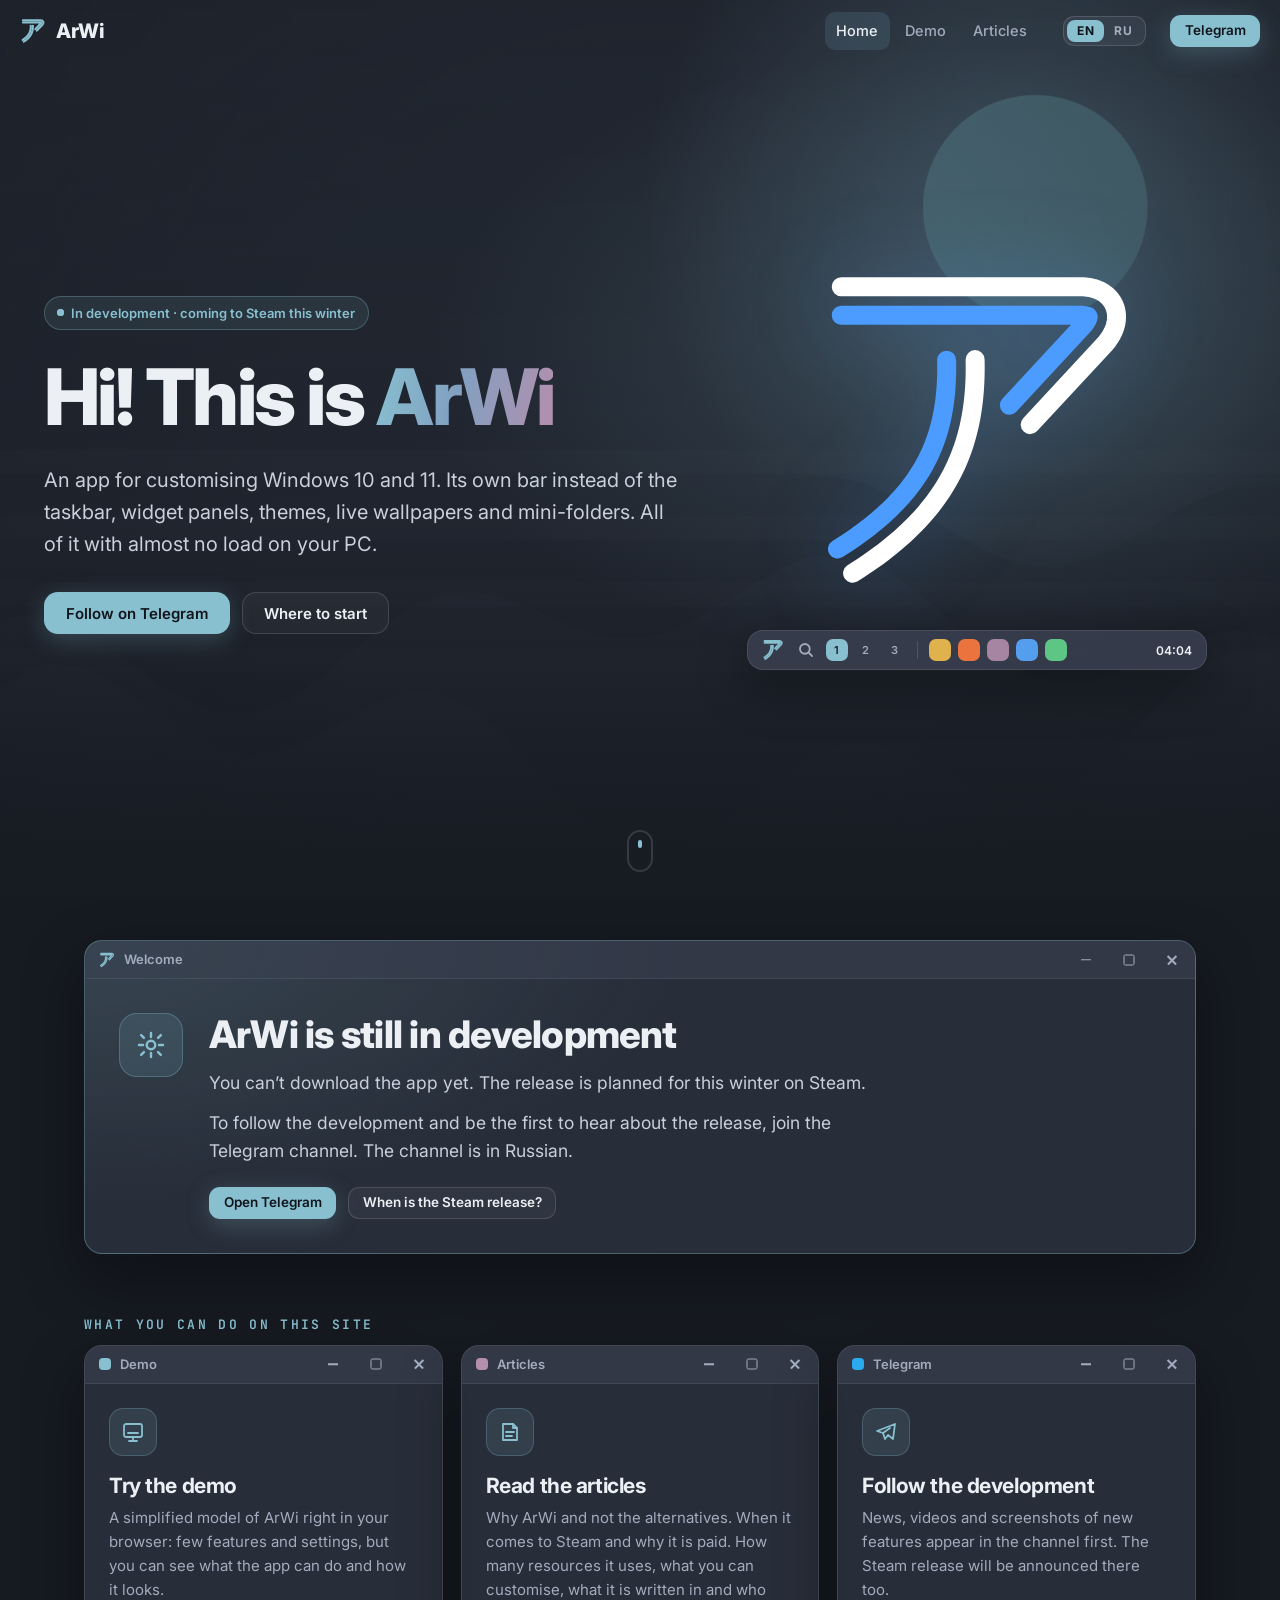
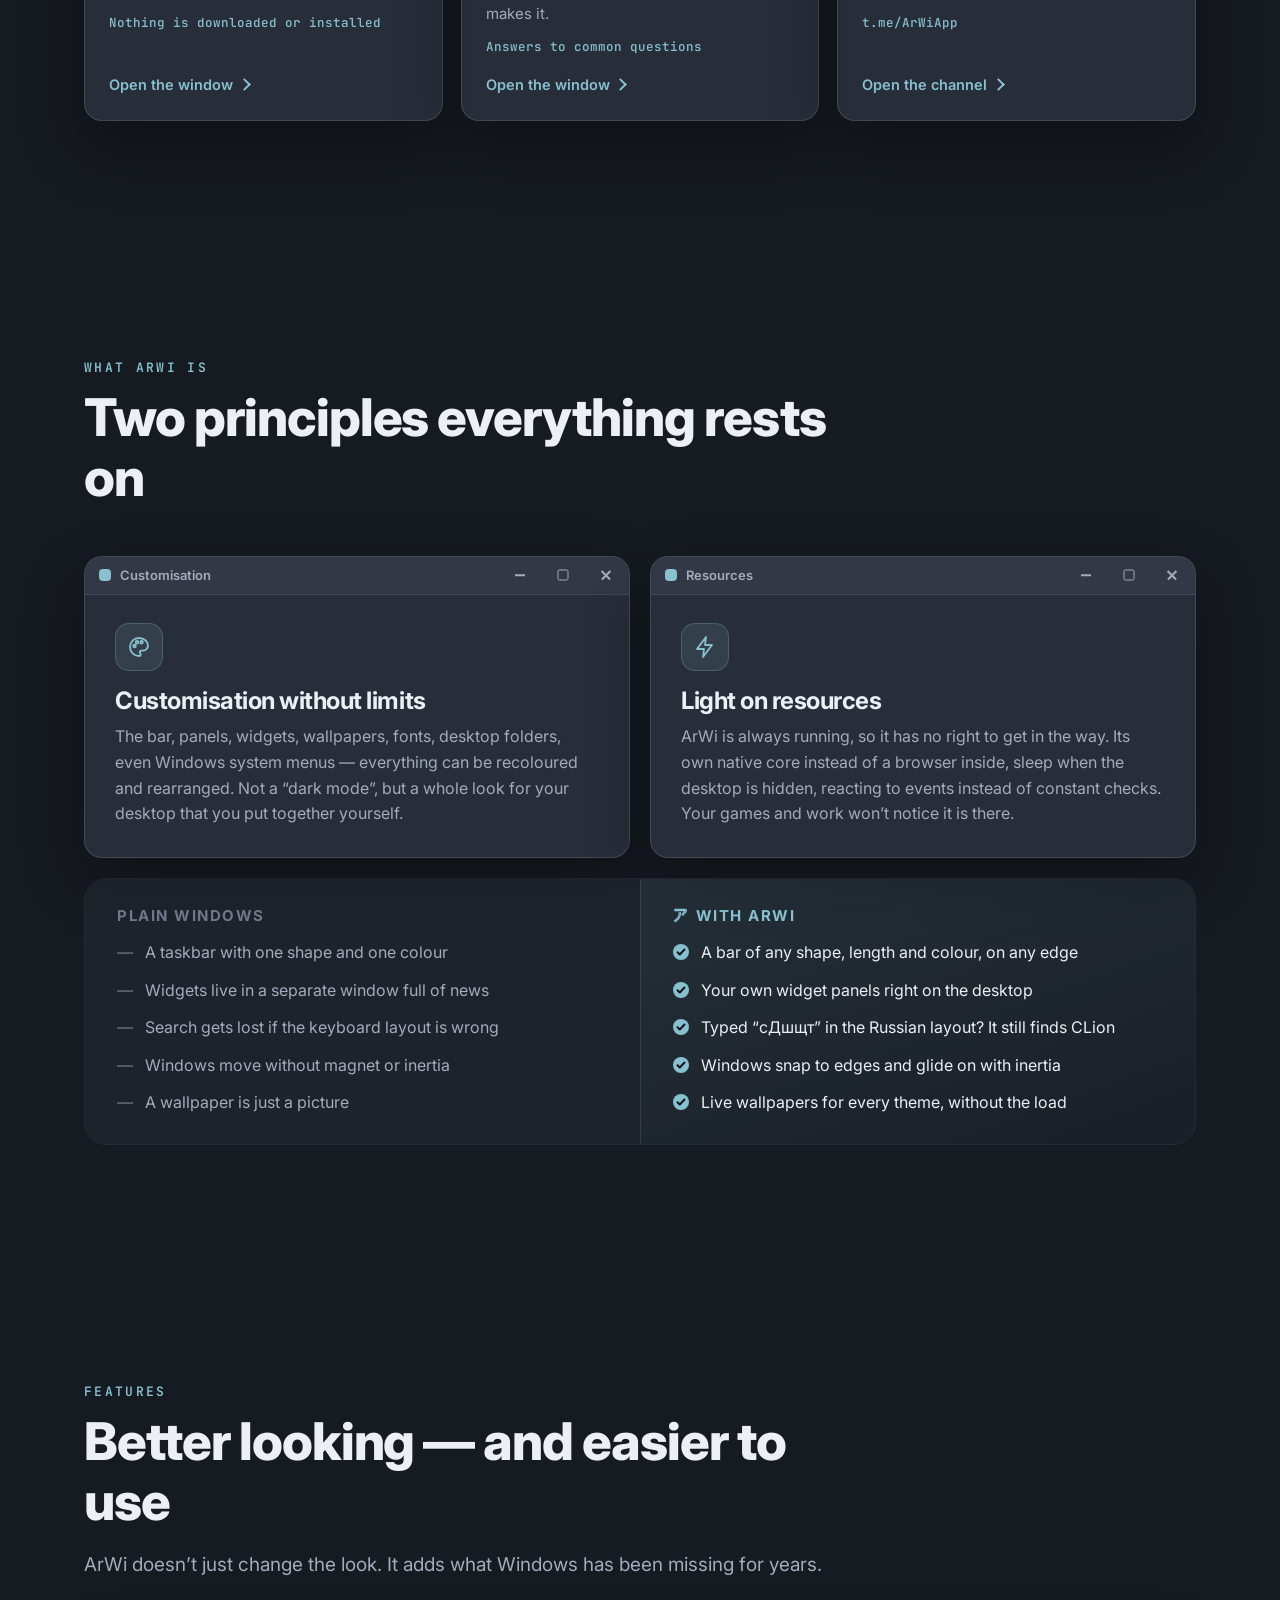
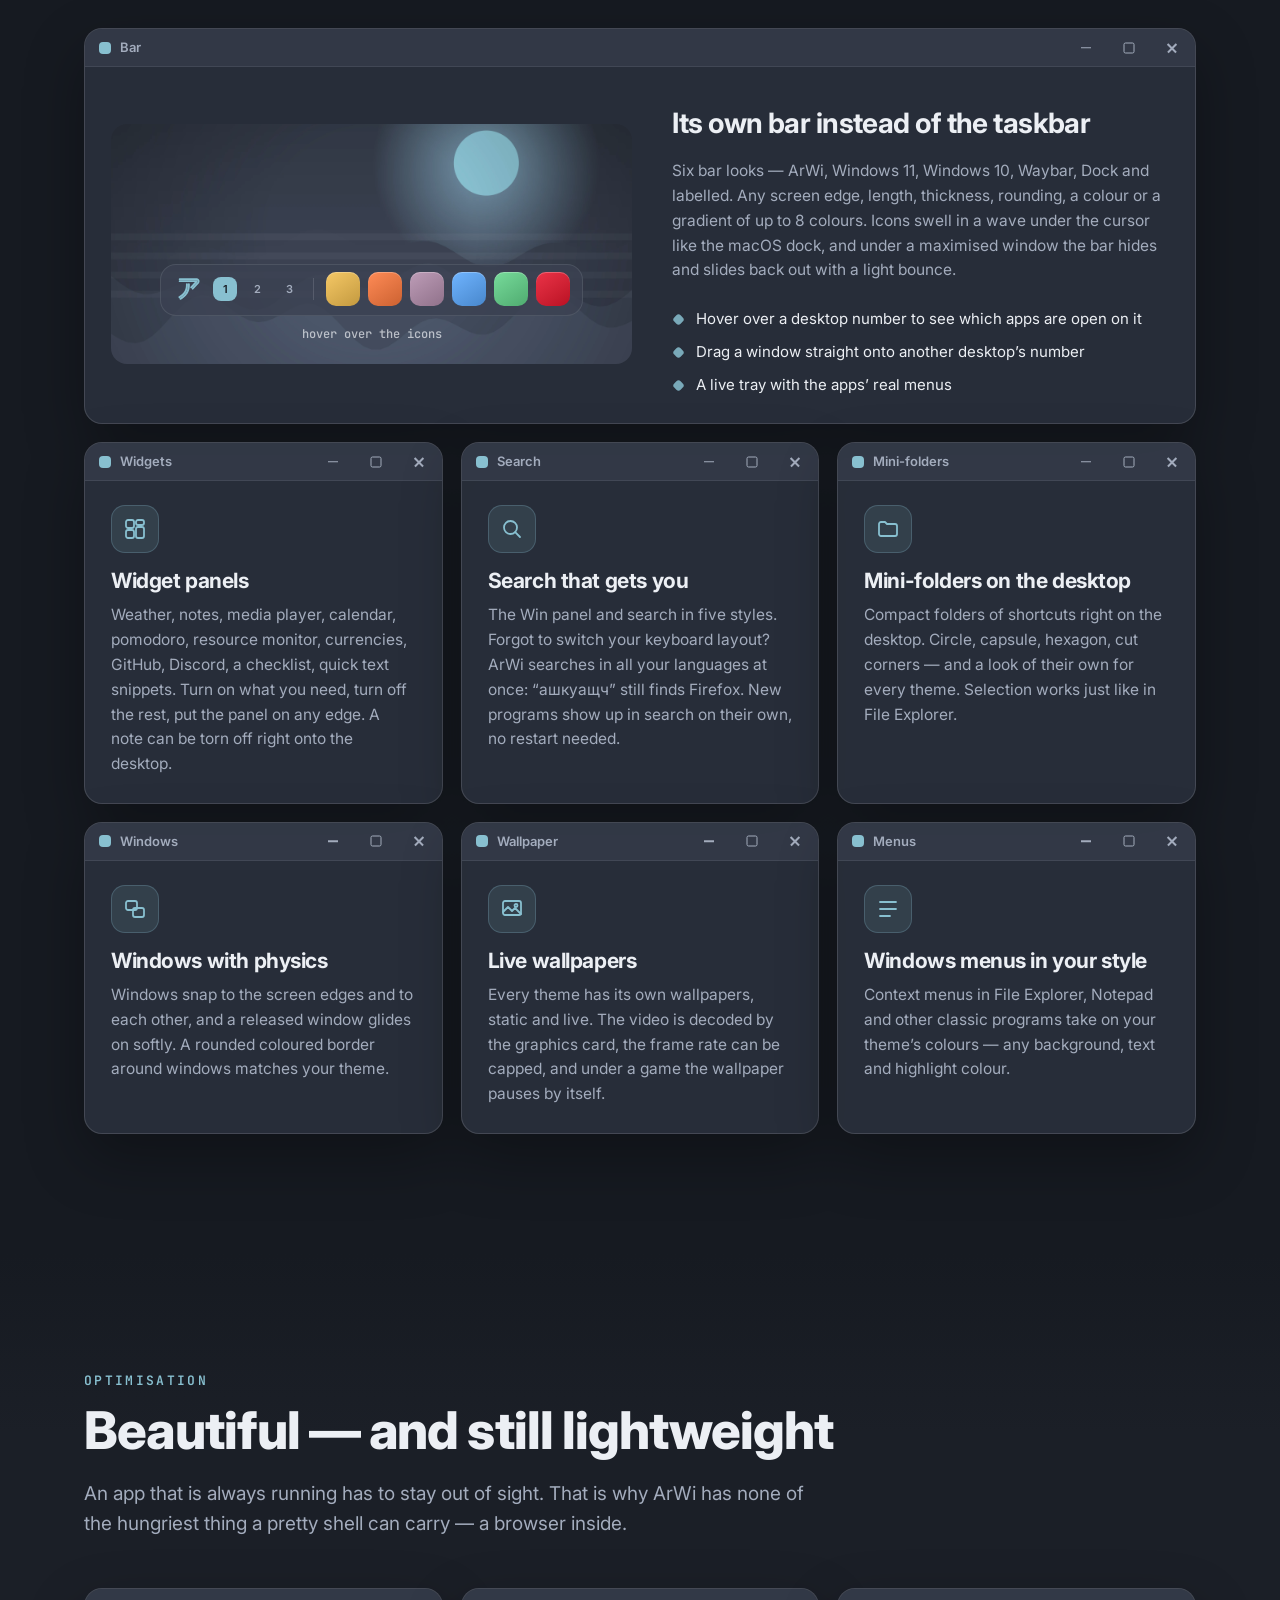
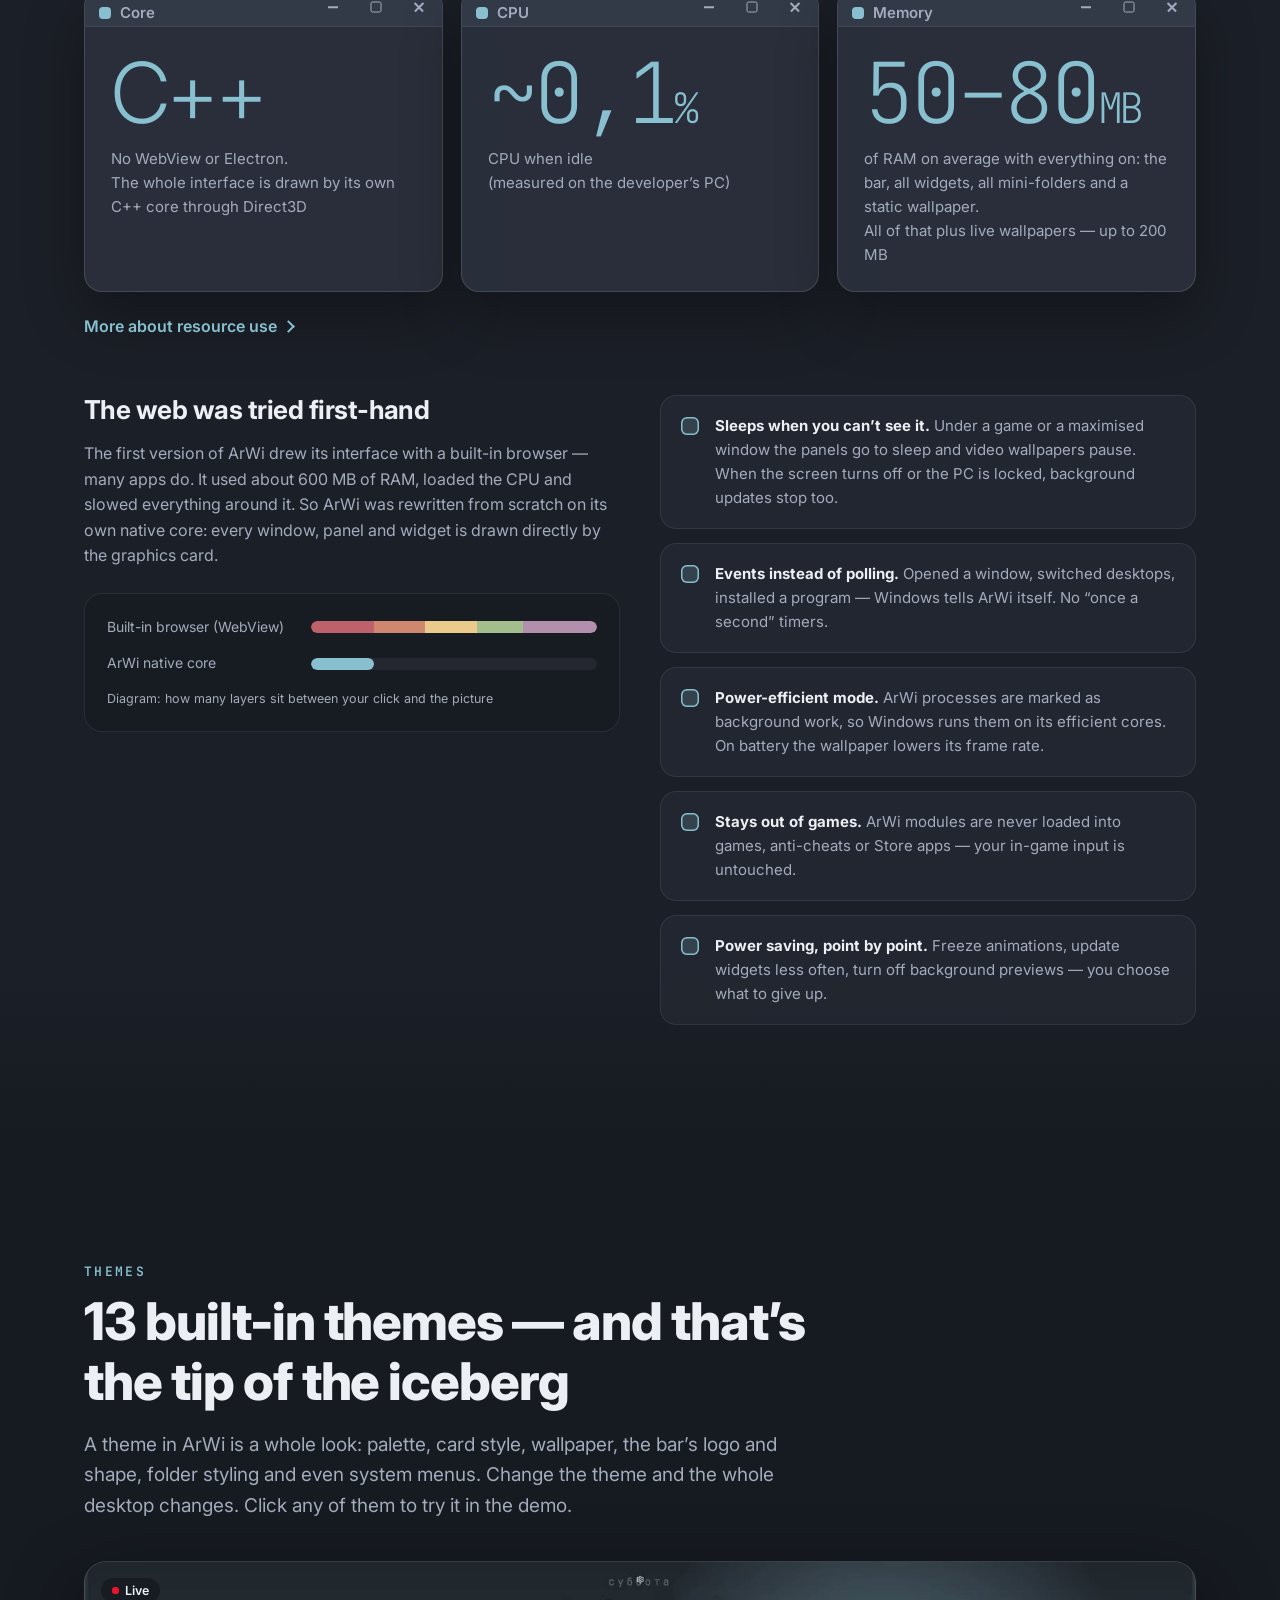
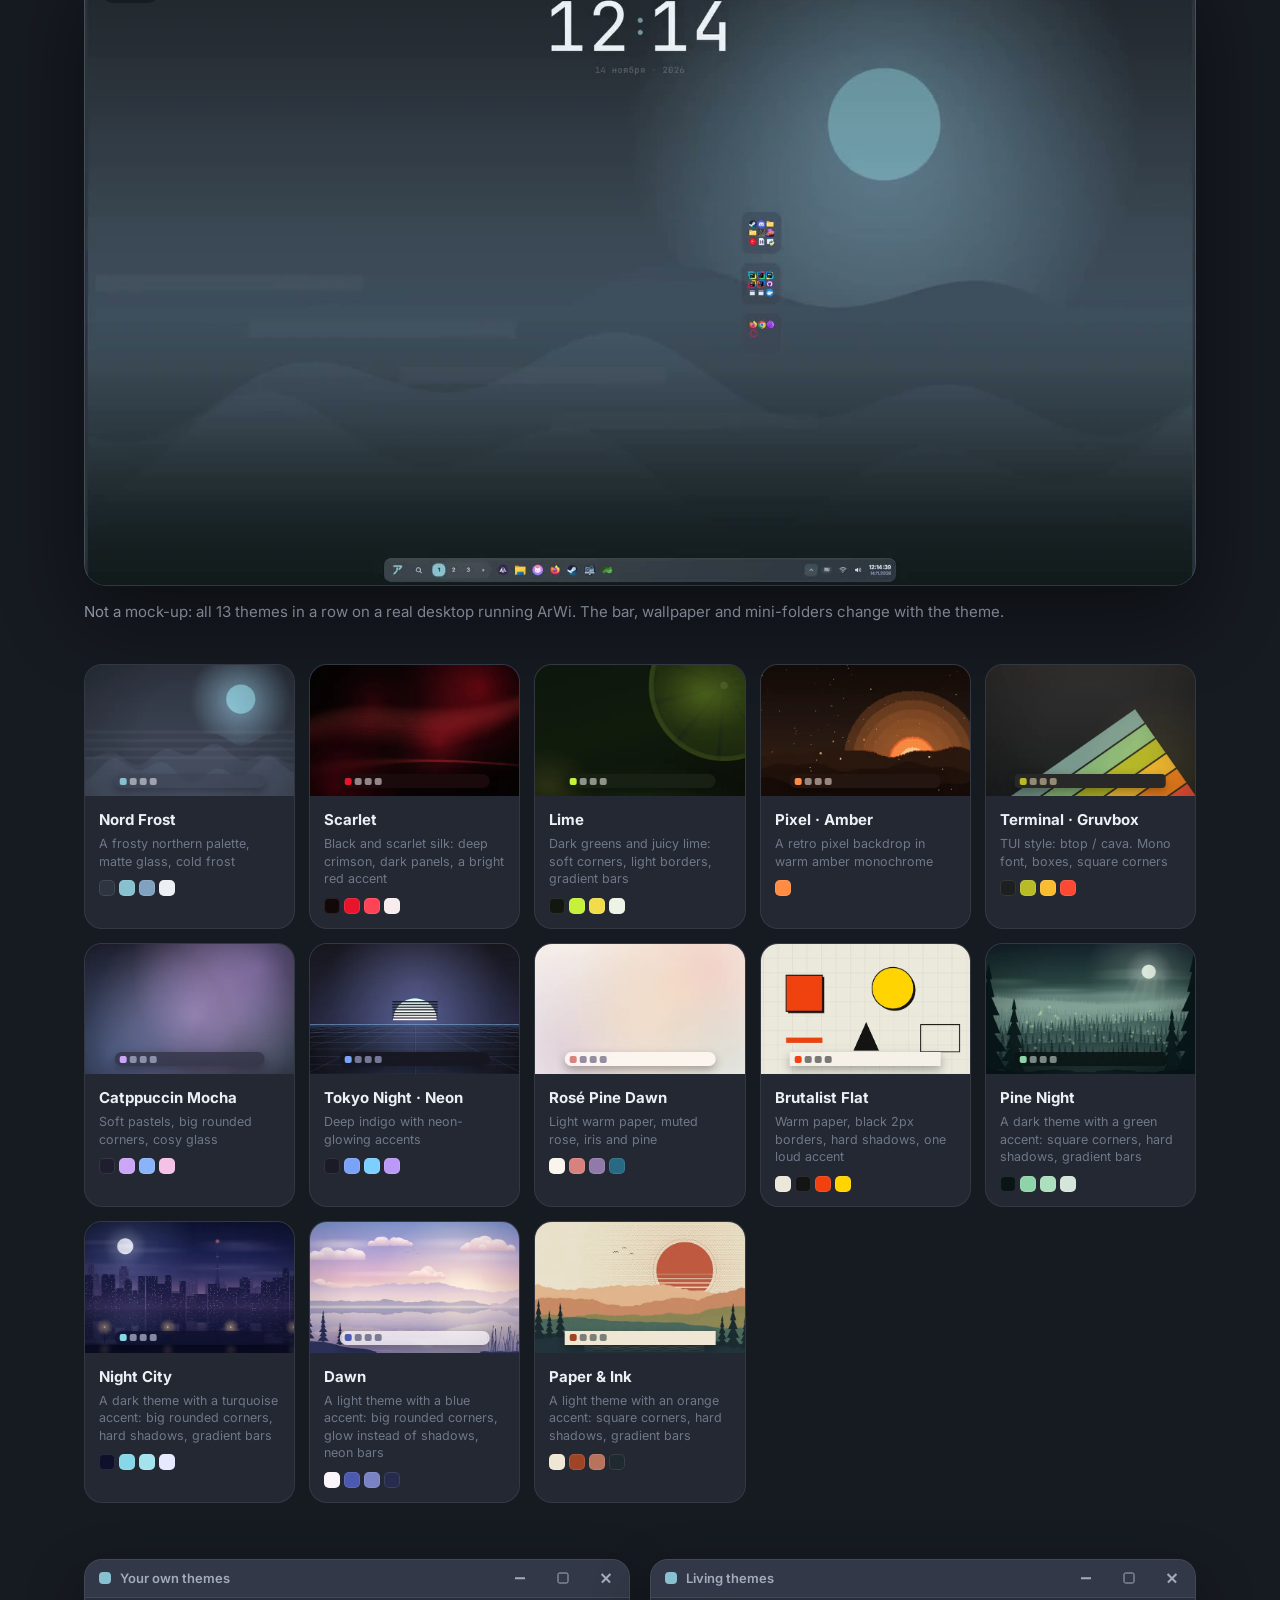
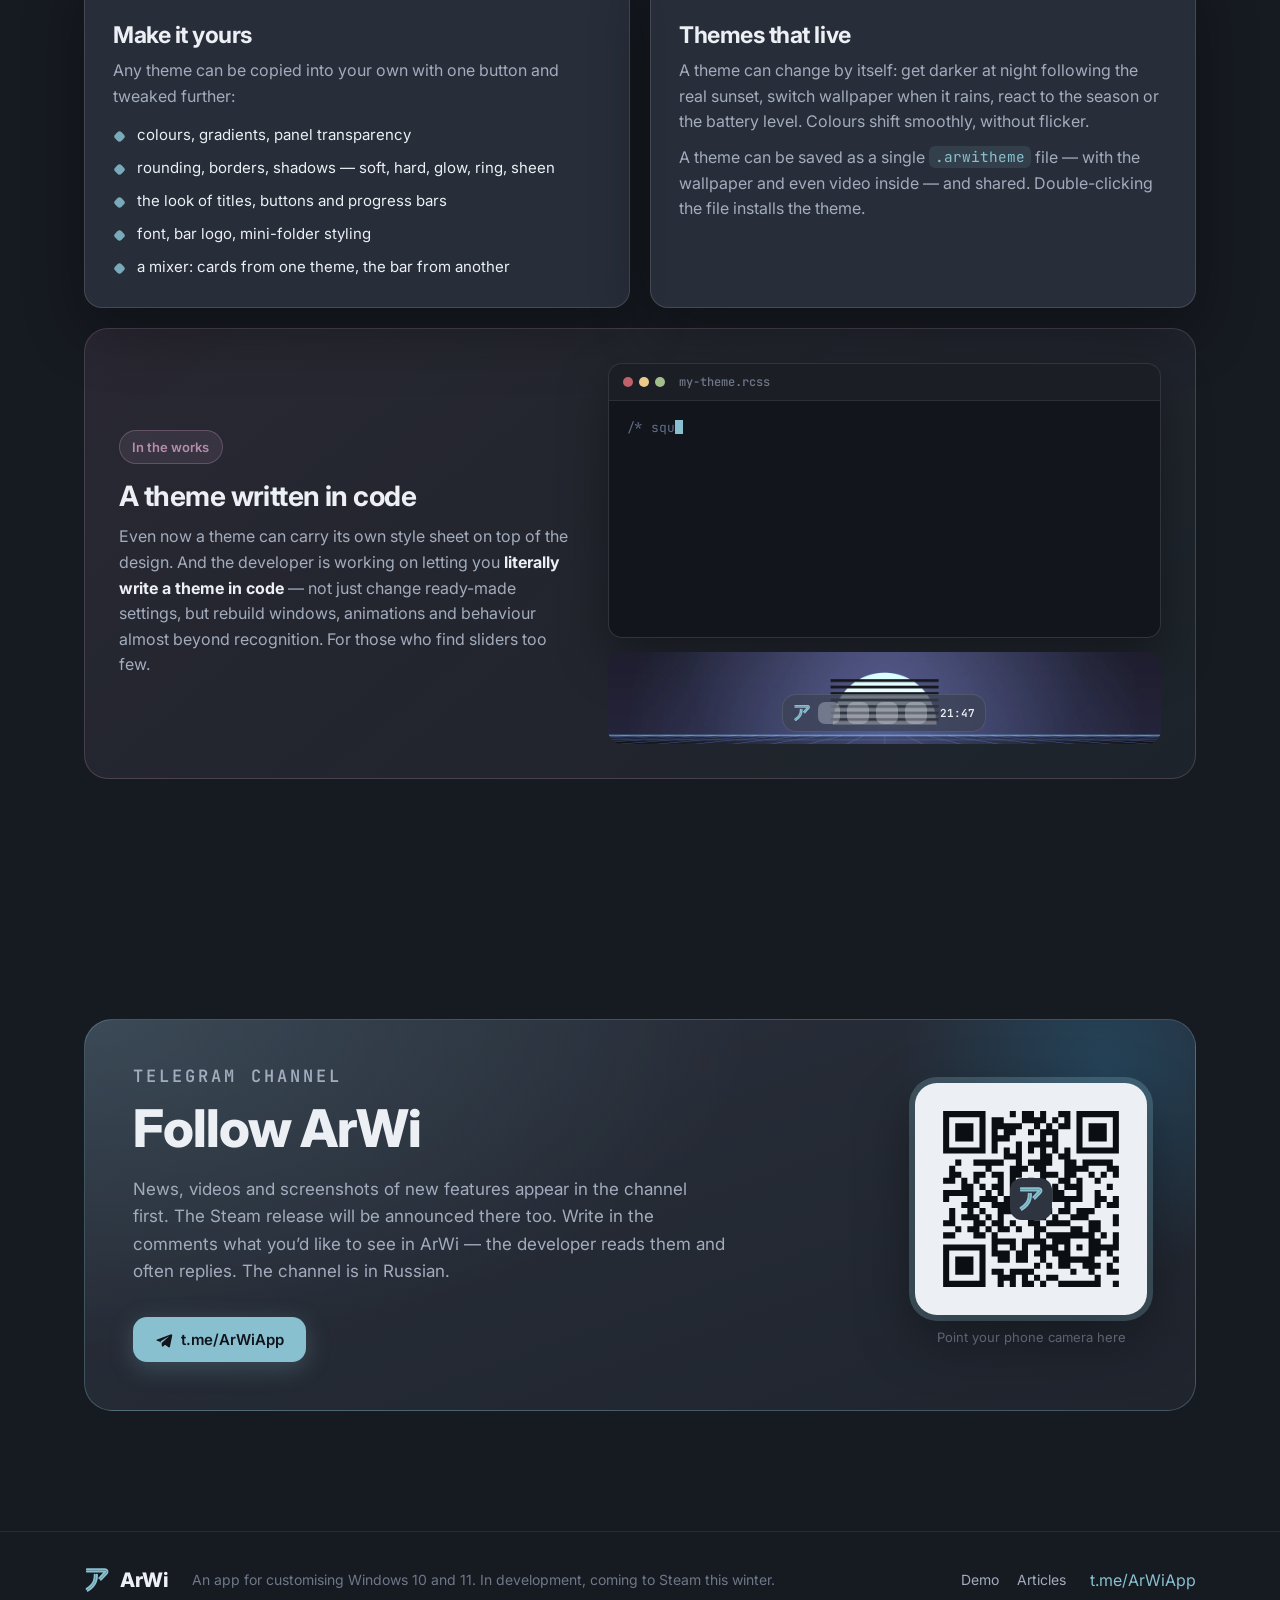
==== commit ad0223f2: "Core tile: C++ in Inter instead of the stretched mono C; stack article: drop the lines-of-code sente" ====
--- a/index.html
+++ b/index.html
@@ -18,7 +18,7 @@
 <link href="https://fonts.googleapis.com/css2?family=Inter:wght@300;400;500;600;700;800&family=JetBrains+Mono:wght@200;400;500;700&family=Manrope:wght@400;600;800&family=Space+Grotesk:wght@400;600;700&display=swap" rel="stylesheet" media="print" onload="this.media='all'">
 <noscript><link href="https://fonts.googleapis.com/css2?family=Inter:wght@300;400;500;600;700;800&family=JetBrains+Mono:wght@200;400;500;700&family=Manrope:wght@400;600;800&family=Space+Grotesk:wght@400;600;700&display=swap" rel="stylesheet"></noscript>
 <script>try{if(localStorage.getItem("arwi-lang")!=="ru")document.documentElement.classList.add("i18n-wait")}catch(e){document.documentElement.classList.add("i18n-wait")}setTimeout(function(){document.documentElement.classList.remove("i18n-wait")},2500)</script>
-<link rel="stylesheet" href="css/style.css?v=19">
+<link rel="stylesheet" href="css/style.css?v=20">
 </head>
 <body>
 
@@ -232,7 +232,7 @@
     <p class="sub reveal">Приложение, которое работает постоянно, обязано быть незаметным. Поэтому в ArWi нет самой прожорливой вещи, какая только бывает у красивых оболочек, — браузера внутри.</p>
 
     <div class="stats">
-      <div class="awin stat reveal"><div class="awin-head"><span class="awin-dot" style="--c:var(--accent)"></span><span class="awin-title">Ядро</span><i></i><i></i><i></i></div><div class="awin-body"><b>C++</b><span>Без WebView и Electron.<br>Весь интерфейс рисует собственное ядро на C++ через Direct3D</span></div></div>
+      <div class="awin stat reveal"><div class="awin-head"><span class="awin-dot" style="--c:var(--accent)"></span><span class="awin-title">Ядро</span><i></i><i></i><i></i></div><div class="awin-body"><b class="stat-word">C++</b><span>Без WebView и Electron.<br>Весь интерфейс рисует собственное ядро на C++ через Direct3D</span></div></div>
       <div class="awin stat reveal"><div class="awin-head"><span class="awin-dot" style="--c:var(--accent)"></span><span class="awin-title">Процессор</span><i></i><i></i><i></i></div><div class="awin-body"><b>~0,1<small>%</small></b><span>процессора в простое<br>(замер на ПК разработчика)</span></div></div>
       <div class="awin stat reveal"><div class="awin-head"><span class="awin-dot" style="--c:var(--accent)"></span><span class="awin-title">Память</span><i></i><i></i><i></i></div><div class="awin-body"><b>50–80<small>МБ</small></b><span>оперативной памяти в среднем, когда включено всё: бар, все виджеты, все мини-папки и статичные обои.<br>Всё это вместе с живыми обоями — до 200 МБ</span></div></div>
     </div>
@@ -343,8 +343,8 @@
   </div>
 </footer>
 
-<script src="js/themes.js?v=19"></script>
-<script src="js/i18n.js?v=19"></script>
-<script src="js/site.js?v=19"></script>
+<script src="js/themes.js?v=20"></script>
+<script src="js/i18n.js?v=20"></script>
+<script src="js/site.js?v=20"></script>
 </body>
 </html>
--- a/css/style.css
+++ b/css/style.css
@@ -214,6 +214,7 @@
 .stat { padding: 28px; border-radius: 22px; background: rgba(46, 52, 64, .5); border: 1px solid var(--line); }
 .stat b { display: block; font: 200 clamp(54px, 7vw, 84px)/1 var(--mono); color: var(--accent); letter-spacing: -.04em; }
 .stat b small { font-size: .5em; }
+.stat b.stat-word { font-family: var(--font); font-weight: 300; letter-spacing: -.03em; }   /* a word, not a number: the mono C looked stretched */
 .stat span { display: block; color: var(--muted); margin-top: 14px; font-size: 15px; }
 .stat:nth-child(2) { --d: .08s; } .stat:nth-child(3) { --d: .16s; }
 .light-grid { display: grid; grid-template-columns: 1fr 1fr; gap: 40px; margin-top: 56px; align-items: start; }
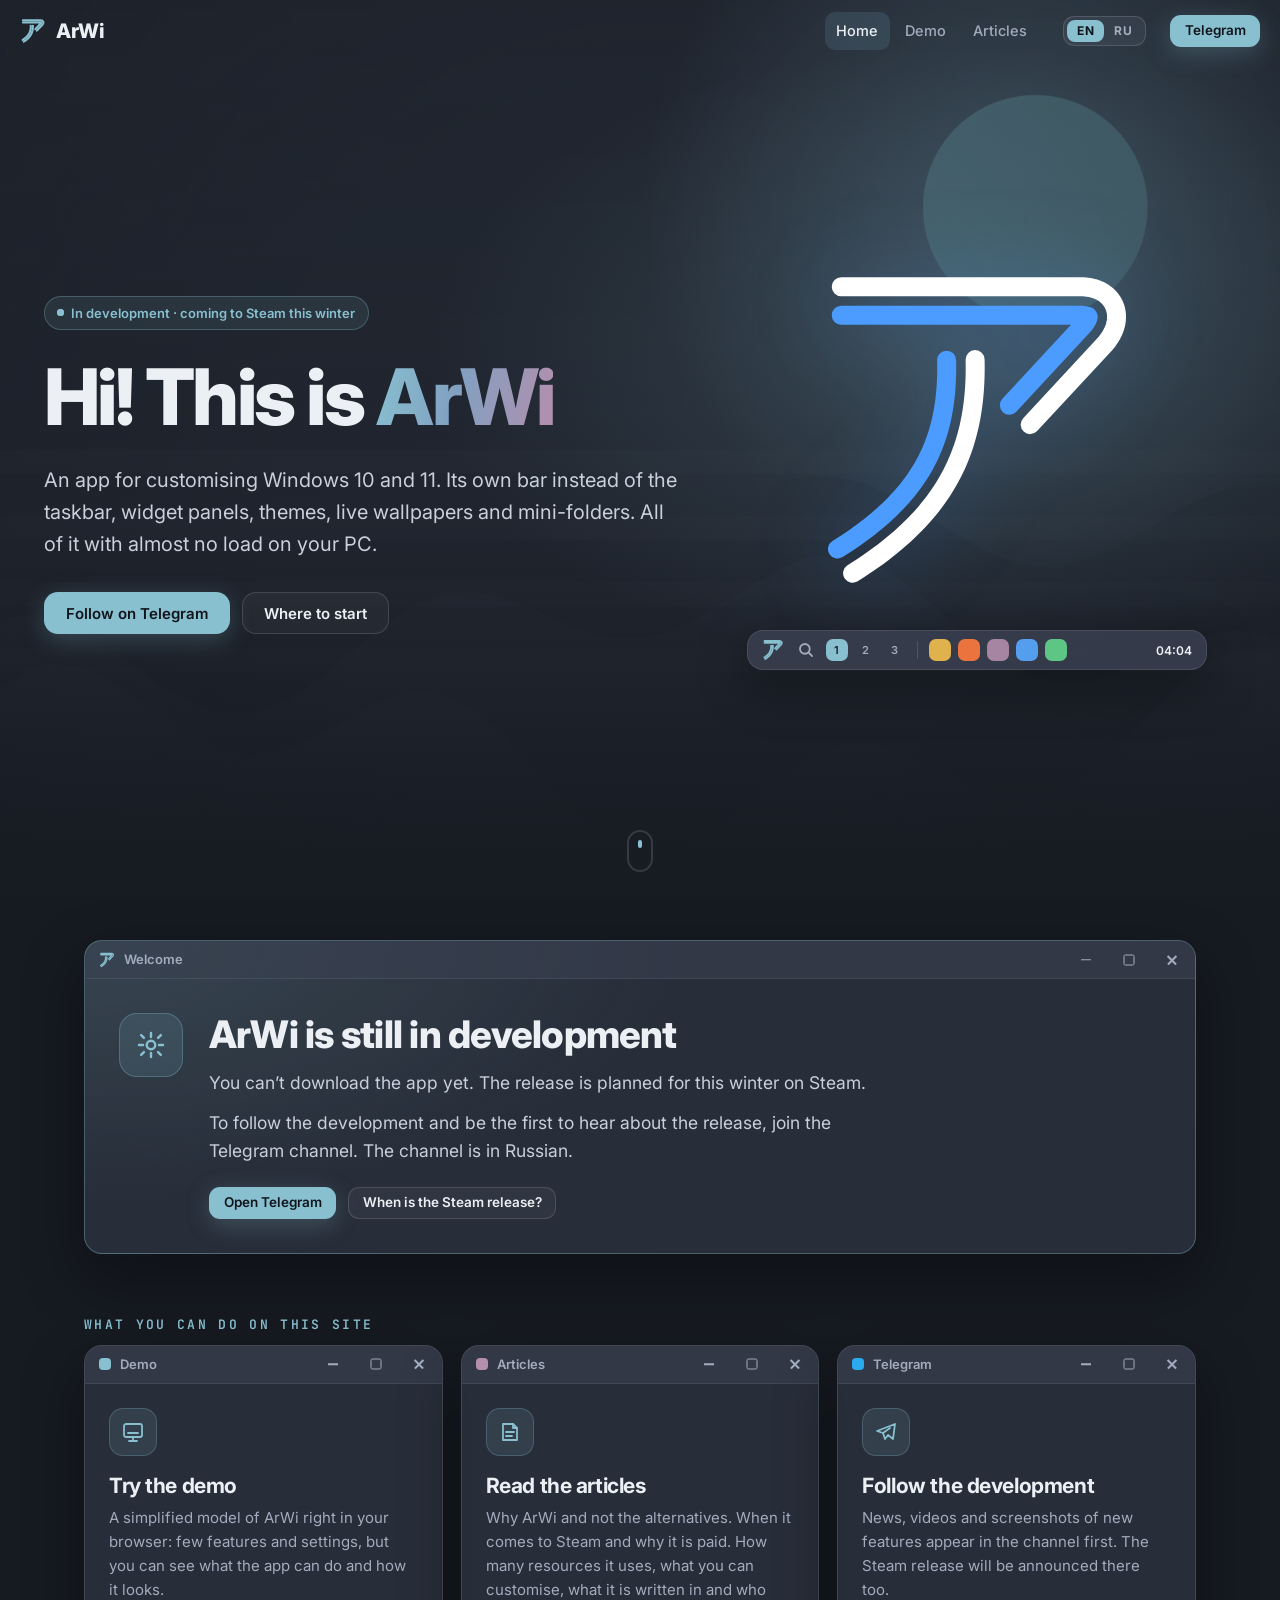
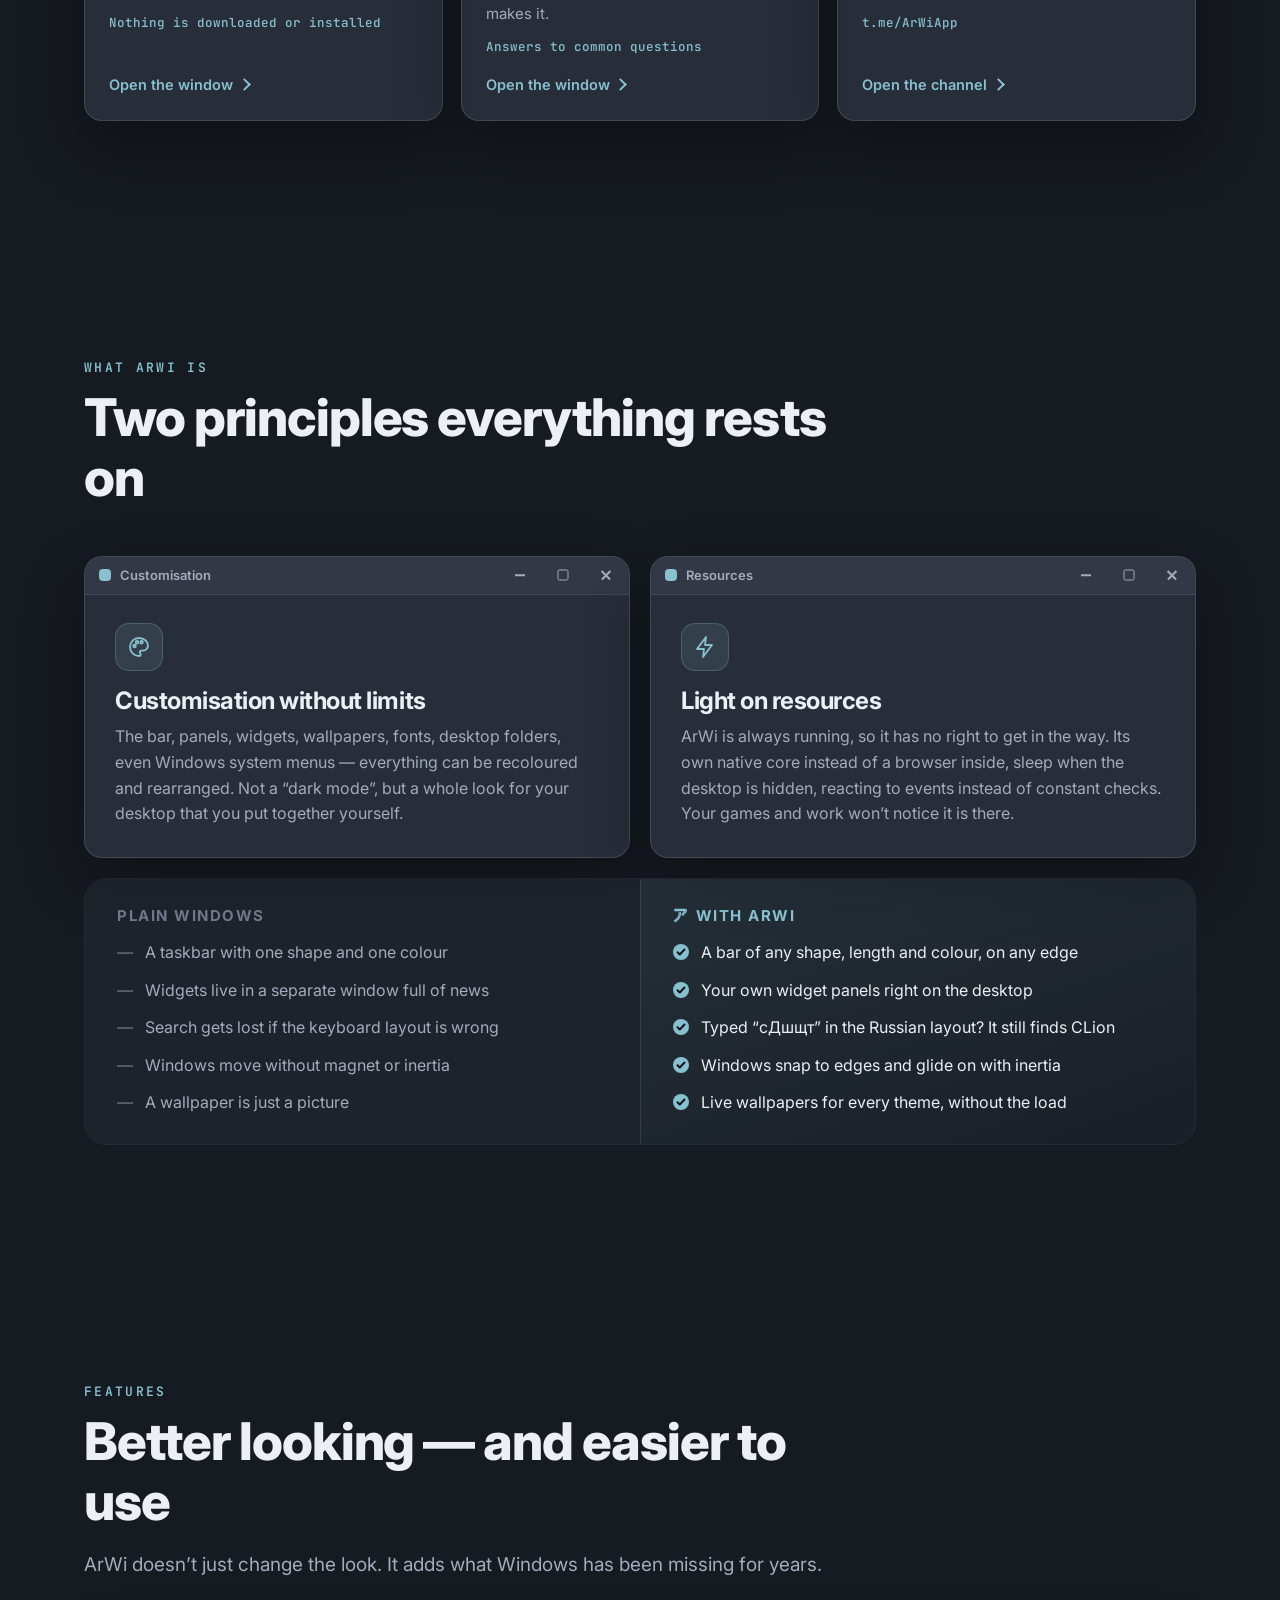
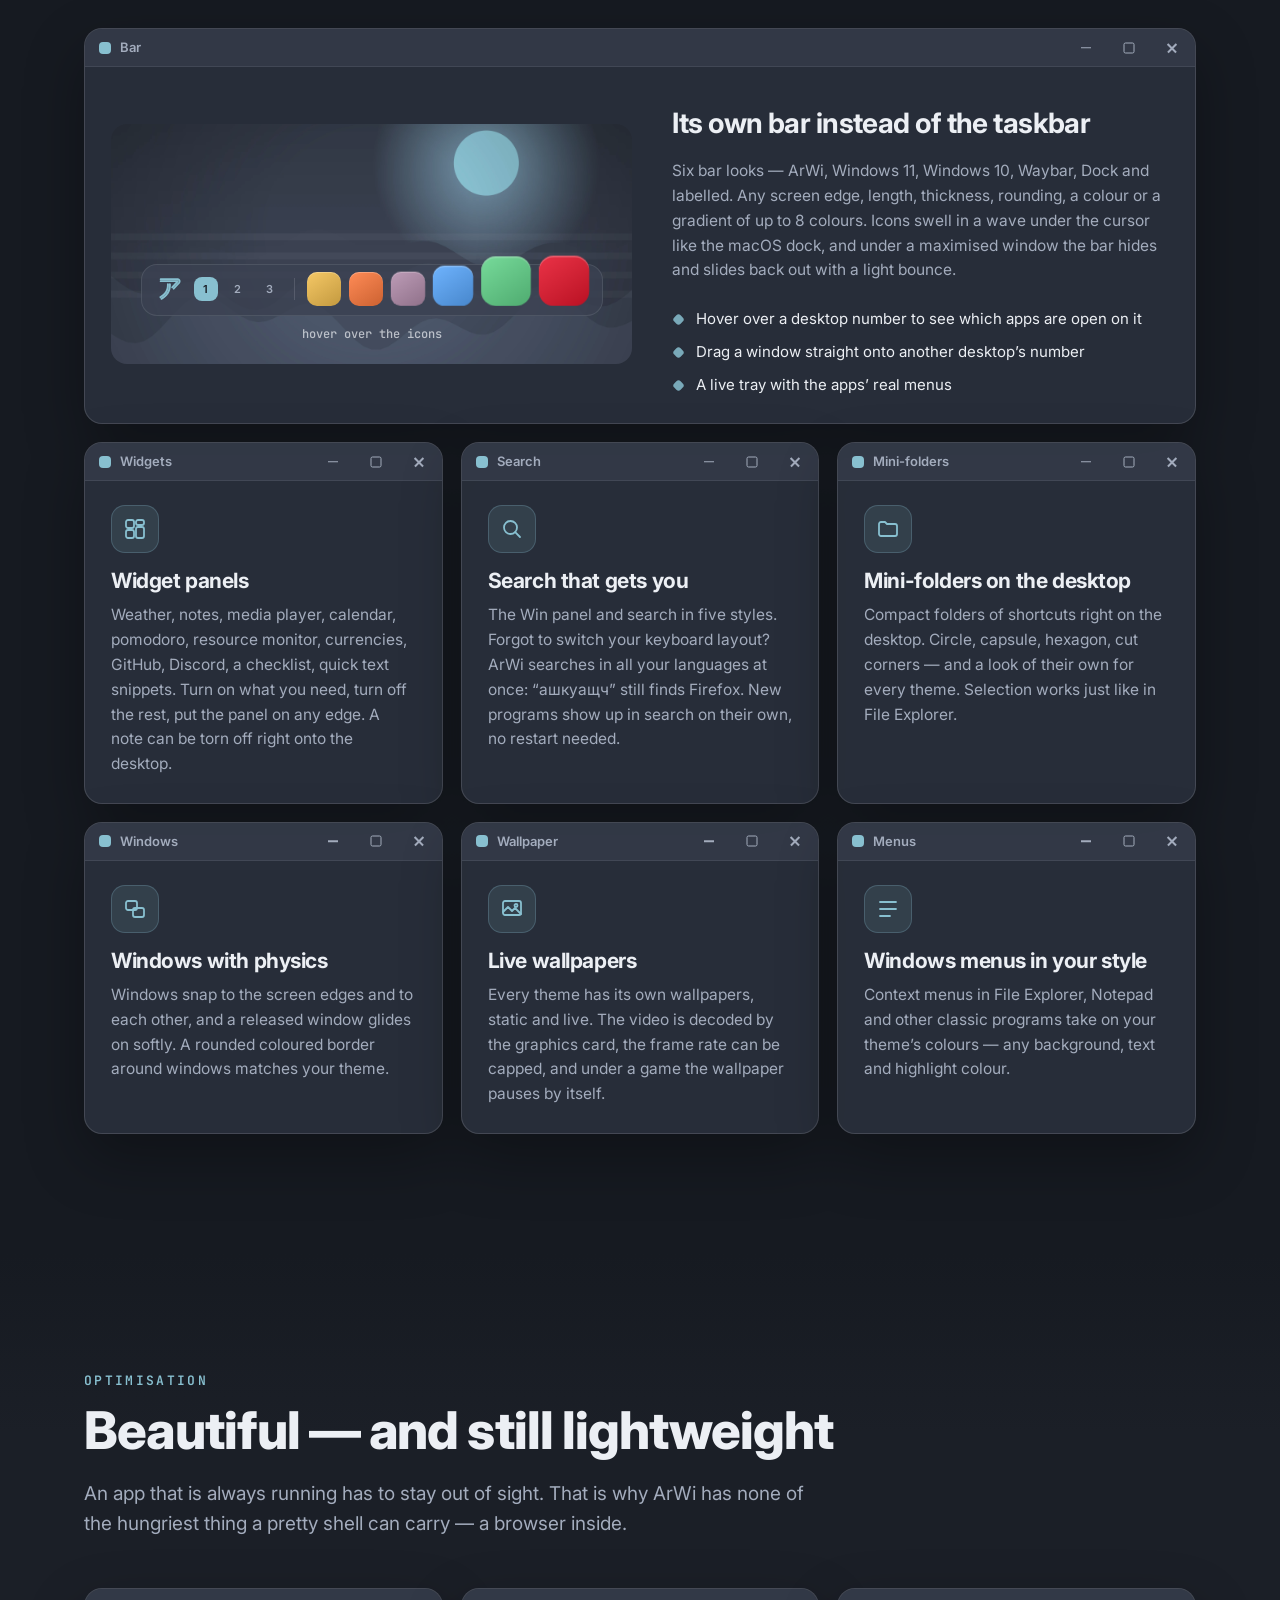
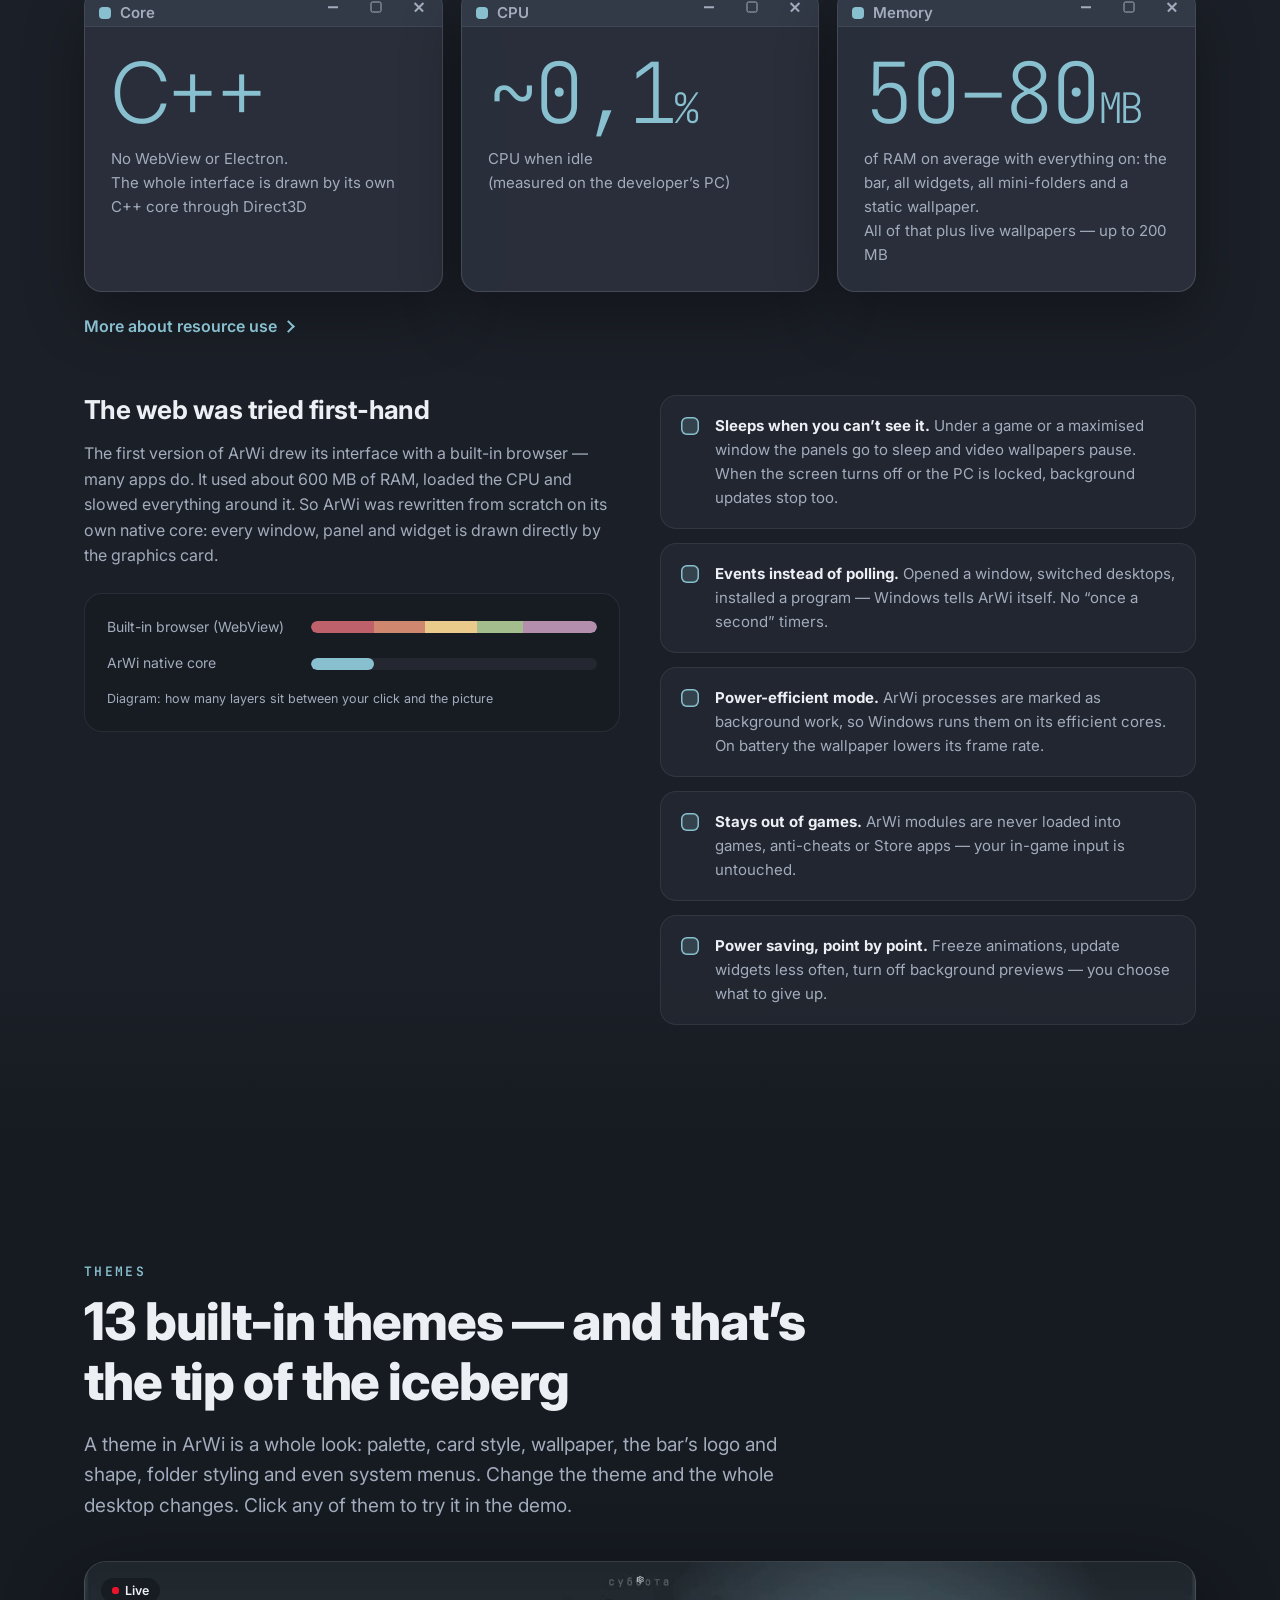
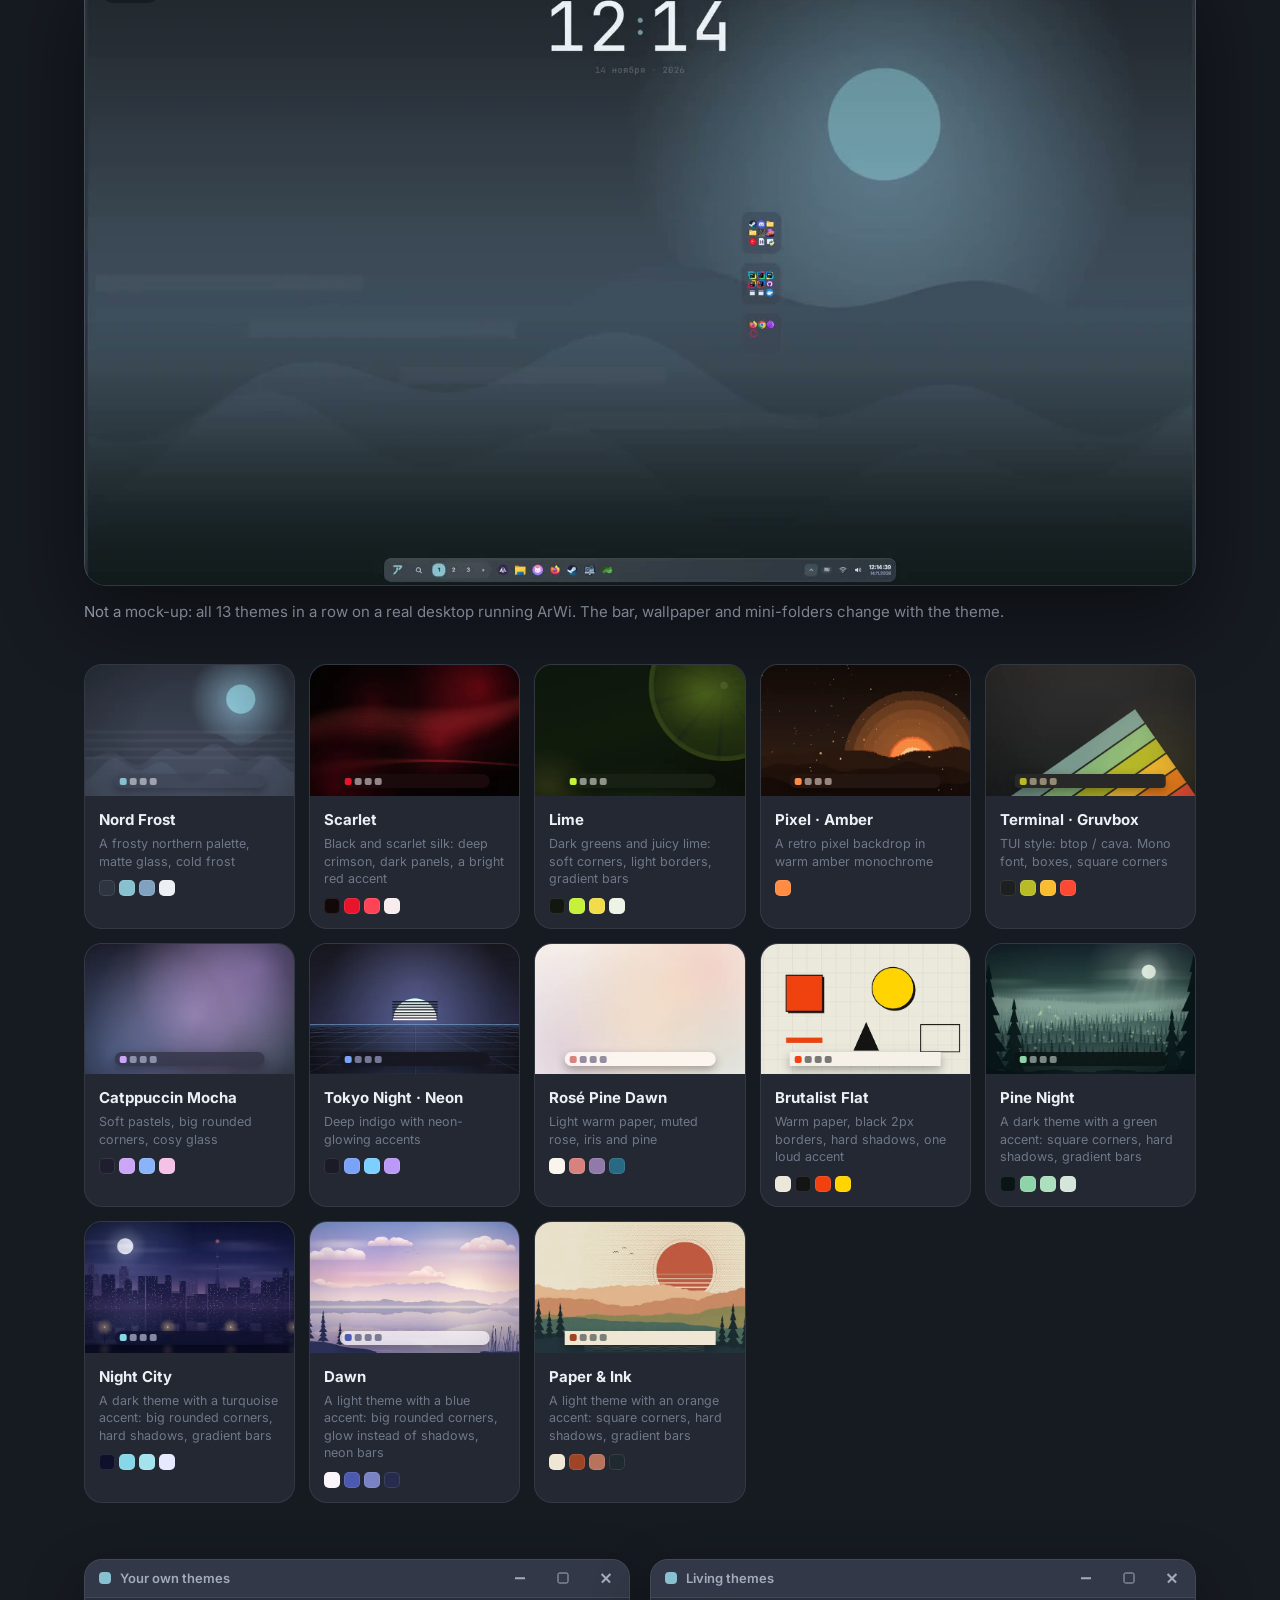
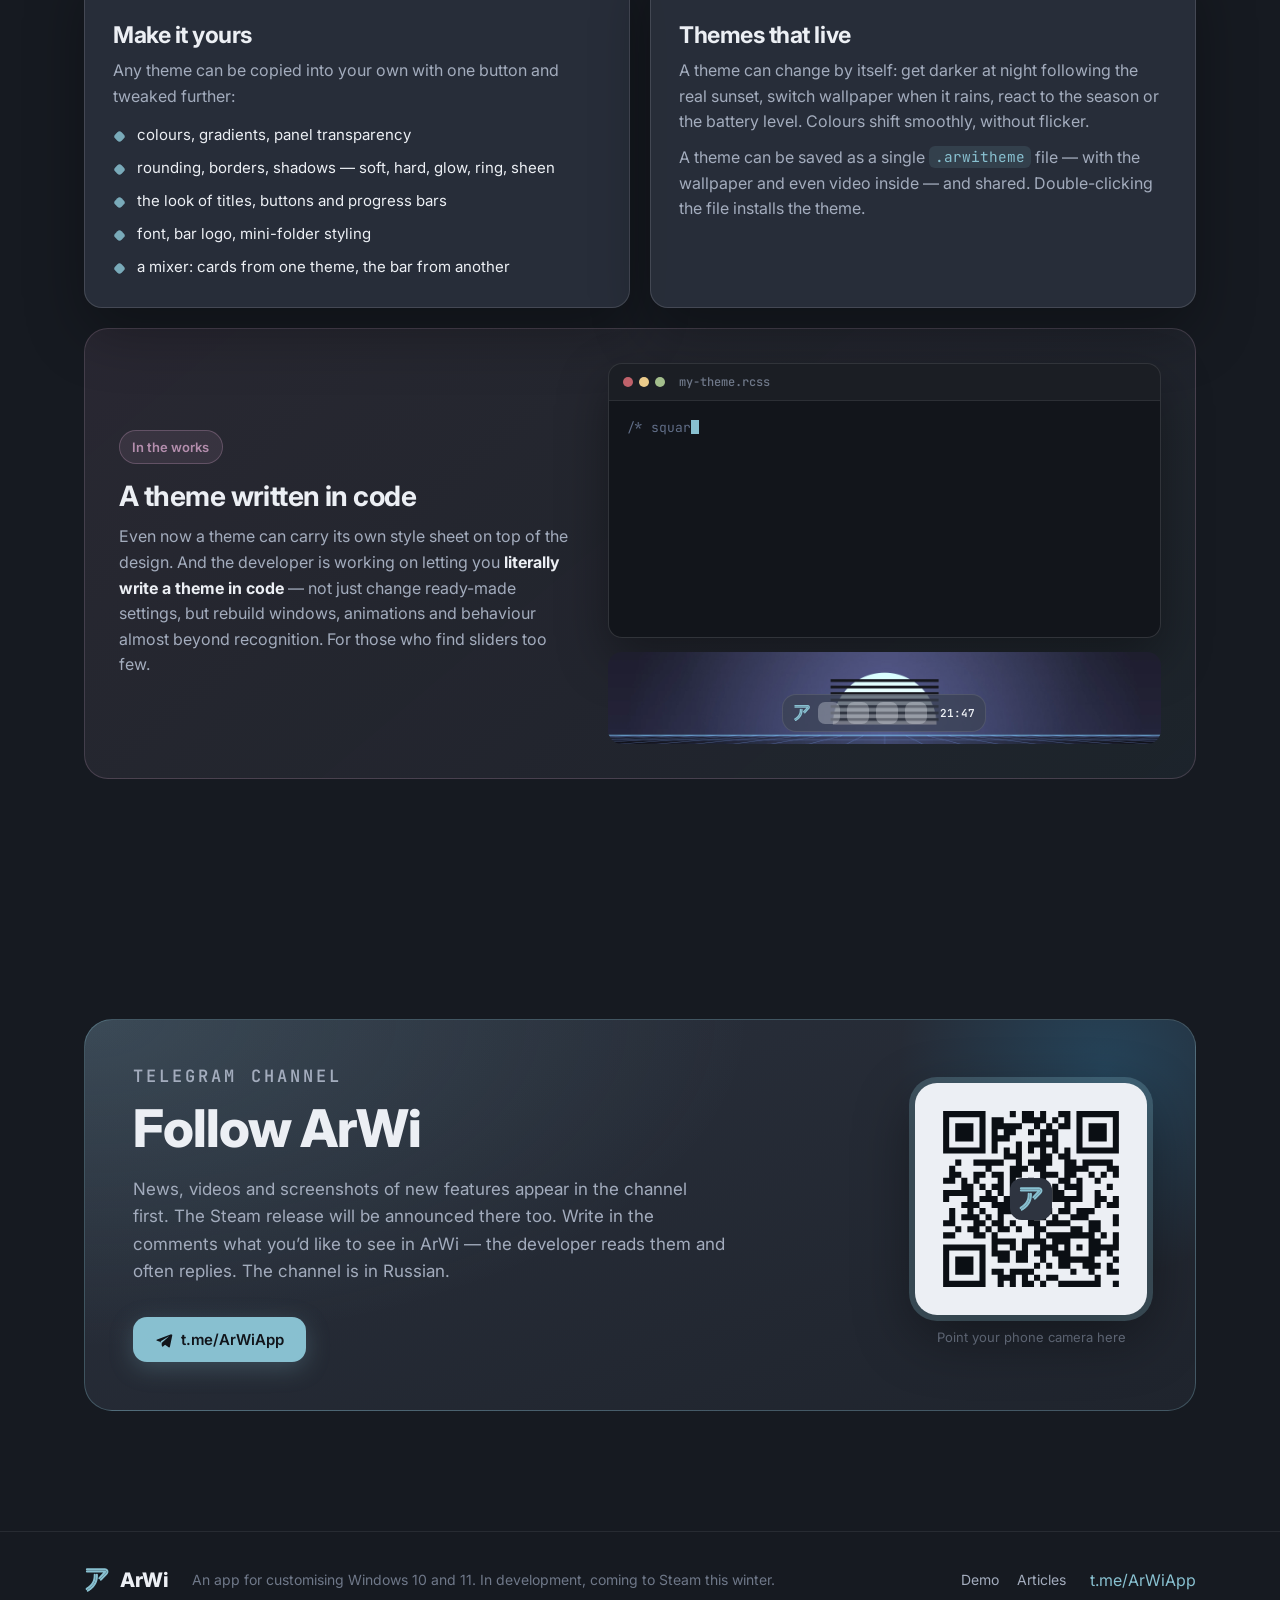
==== commit dad9b39f: "Core tile: the pluses of C++ sit on the middle of the C" ====
--- a/index.html
+++ b/index.html
@@ -18,7 +18,7 @@
 <link href="https://fonts.googleapis.com/css2?family=Inter:wght@300;400;500;600;700;800&family=JetBrains+Mono:wght@200;400;500;700&family=Manrope:wght@400;600;800&family=Space+Grotesk:wght@400;600;700&display=swap" rel="stylesheet" media="print" onload="this.media='all'">
 <noscript><link href="https://fonts.googleapis.com/css2?family=Inter:wght@300;400;500;600;700;800&family=JetBrains+Mono:wght@200;400;500;700&family=Manrope:wght@400;600;800&family=Space+Grotesk:wght@400;600;700&display=swap" rel="stylesheet"></noscript>
 <script>try{if(localStorage.getItem("arwi-lang")!=="ru")document.documentElement.classList.add("i18n-wait")}catch(e){document.documentElement.classList.add("i18n-wait")}setTimeout(function(){document.documentElement.classList.remove("i18n-wait")},2500)</script>
-<link rel="stylesheet" href="css/style.css?v=20">
+<link rel="stylesheet" href="css/style.css?v=21">
 </head>
 <body>
 
@@ -232,7 +232,7 @@
     <p class="sub reveal">Приложение, которое работает постоянно, обязано быть незаметным. Поэтому в ArWi нет самой прожорливой вещи, какая только бывает у красивых оболочек, — браузера внутри.</p>
 
     <div class="stats">
-      <div class="awin stat reveal"><div class="awin-head"><span class="awin-dot" style="--c:var(--accent)"></span><span class="awin-title">Ядро</span><i></i><i></i><i></i></div><div class="awin-body"><b class="stat-word">C++</b><span>Без WebView и Electron.<br>Весь интерфейс рисует собственное ядро на C++ через Direct3D</span></div></div>
+      <div class="awin stat reveal"><div class="awin-head"><span class="awin-dot" style="--c:var(--accent)"></span><span class="awin-title">Ядро</span><i></i><i></i><i></i></div><div class="awin-body"><b class="stat-word">C<span class="pp">++</span></b><span>Без WebView и Electron.<br>Весь интерфейс рисует собственное ядро на C++ через Direct3D</span></div></div>
       <div class="awin stat reveal"><div class="awin-head"><span class="awin-dot" style="--c:var(--accent)"></span><span class="awin-title">Процессор</span><i></i><i></i><i></i></div><div class="awin-body"><b>~0,1<small>%</small></b><span>процессора в простое<br>(замер на ПК разработчика)</span></div></div>
       <div class="awin stat reveal"><div class="awin-head"><span class="awin-dot" style="--c:var(--accent)"></span><span class="awin-title">Память</span><i></i><i></i><i></i></div><div class="awin-body"><b>50–80<small>МБ</small></b><span>оперативной памяти в среднем, когда включено всё: бар, все виджеты, все мини-папки и статичные обои.<br>Всё это вместе с живыми обоями — до 200 МБ</span></div></div>
     </div>
@@ -343,8 +343,8 @@
   </div>
 </footer>
 
-<script src="js/themes.js?v=20"></script>
-<script src="js/i18n.js?v=20"></script>
-<script src="js/site.js?v=20"></script>
+<script src="js/themes.js?v=21"></script>
+<script src="js/i18n.js?v=21"></script>
+<script src="js/site.js?v=21"></script>
 </body>
 </html>
--- a/css/style.css
+++ b/css/style.css
@@ -215,6 +215,7 @@
 .stat b { display: block; font: 200 clamp(54px, 7vw, 84px)/1 var(--mono); color: var(--accent); letter-spacing: -.04em; }
 .stat b small { font-size: .5em; }
 .stat b.stat-word { font-family: var(--font); font-weight: 300; letter-spacing: -.03em; }   /* a word, not a number: the mono C looked stretched */
+.stat .stat-word .pp { display: inline-block; margin: 0; font-size: inherit; color: inherit; transform: translateY(-.077em); }   /* the pluses sit on the middle of the C, not lower */
 .stat span { display: block; color: var(--muted); margin-top: 14px; font-size: 15px; }
 .stat:nth-child(2) { --d: .08s; } .stat:nth-child(3) { --d: .16s; }
 .light-grid { display: grid; grid-template-columns: 1fr 1fr; gap: 40px; margin-top: 56px; align-items: start; }
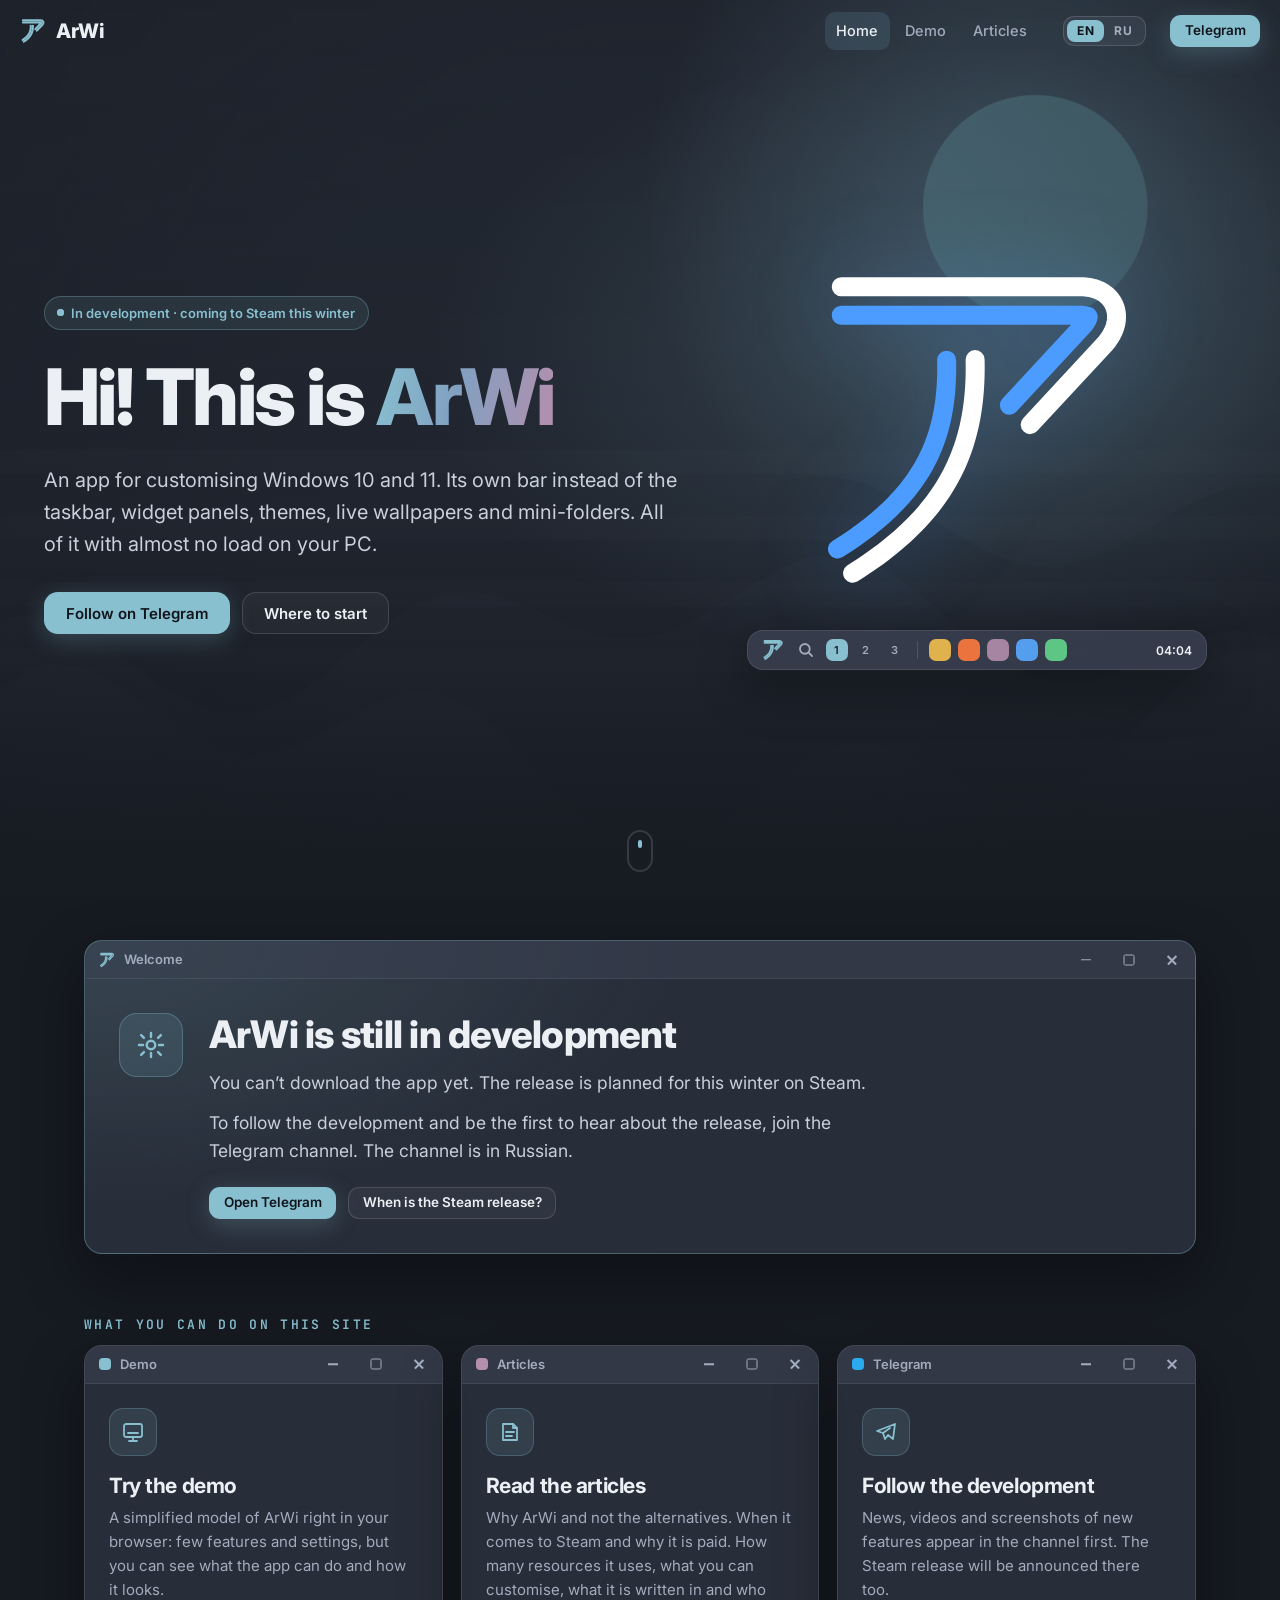
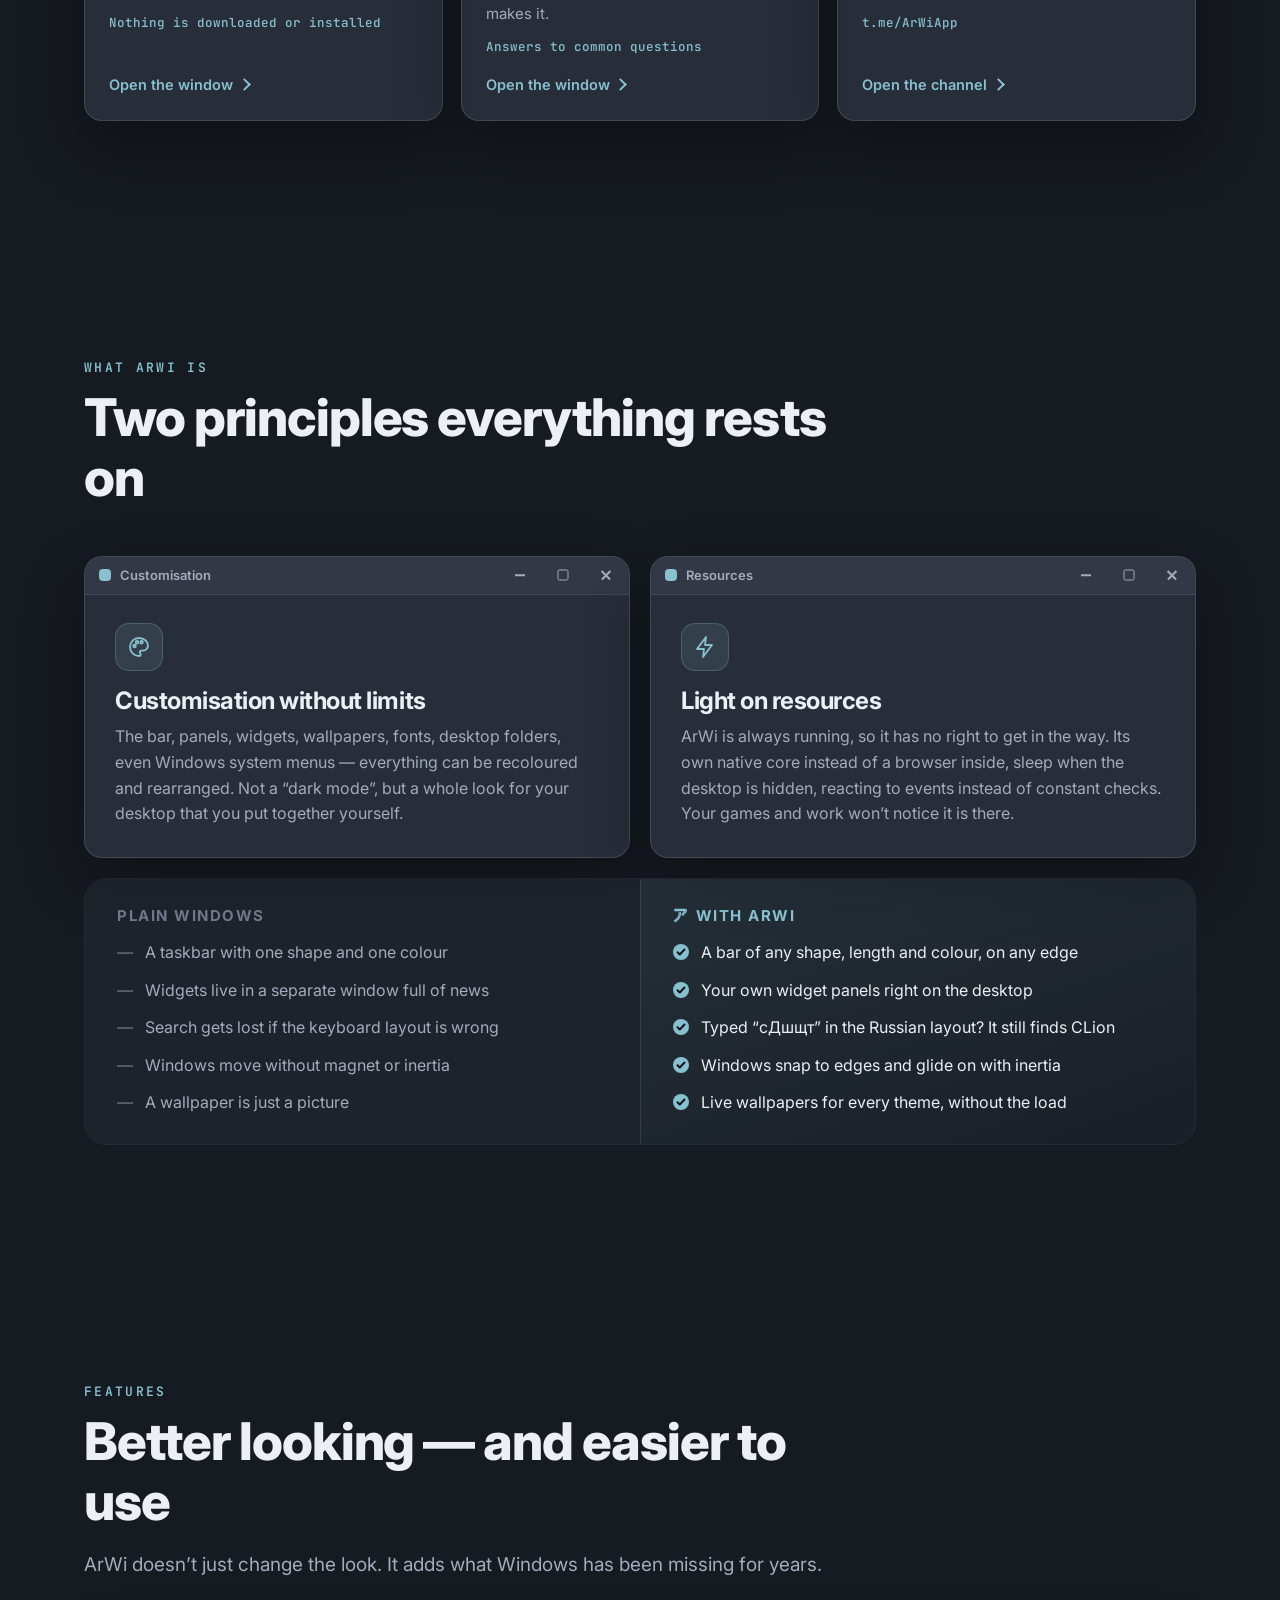
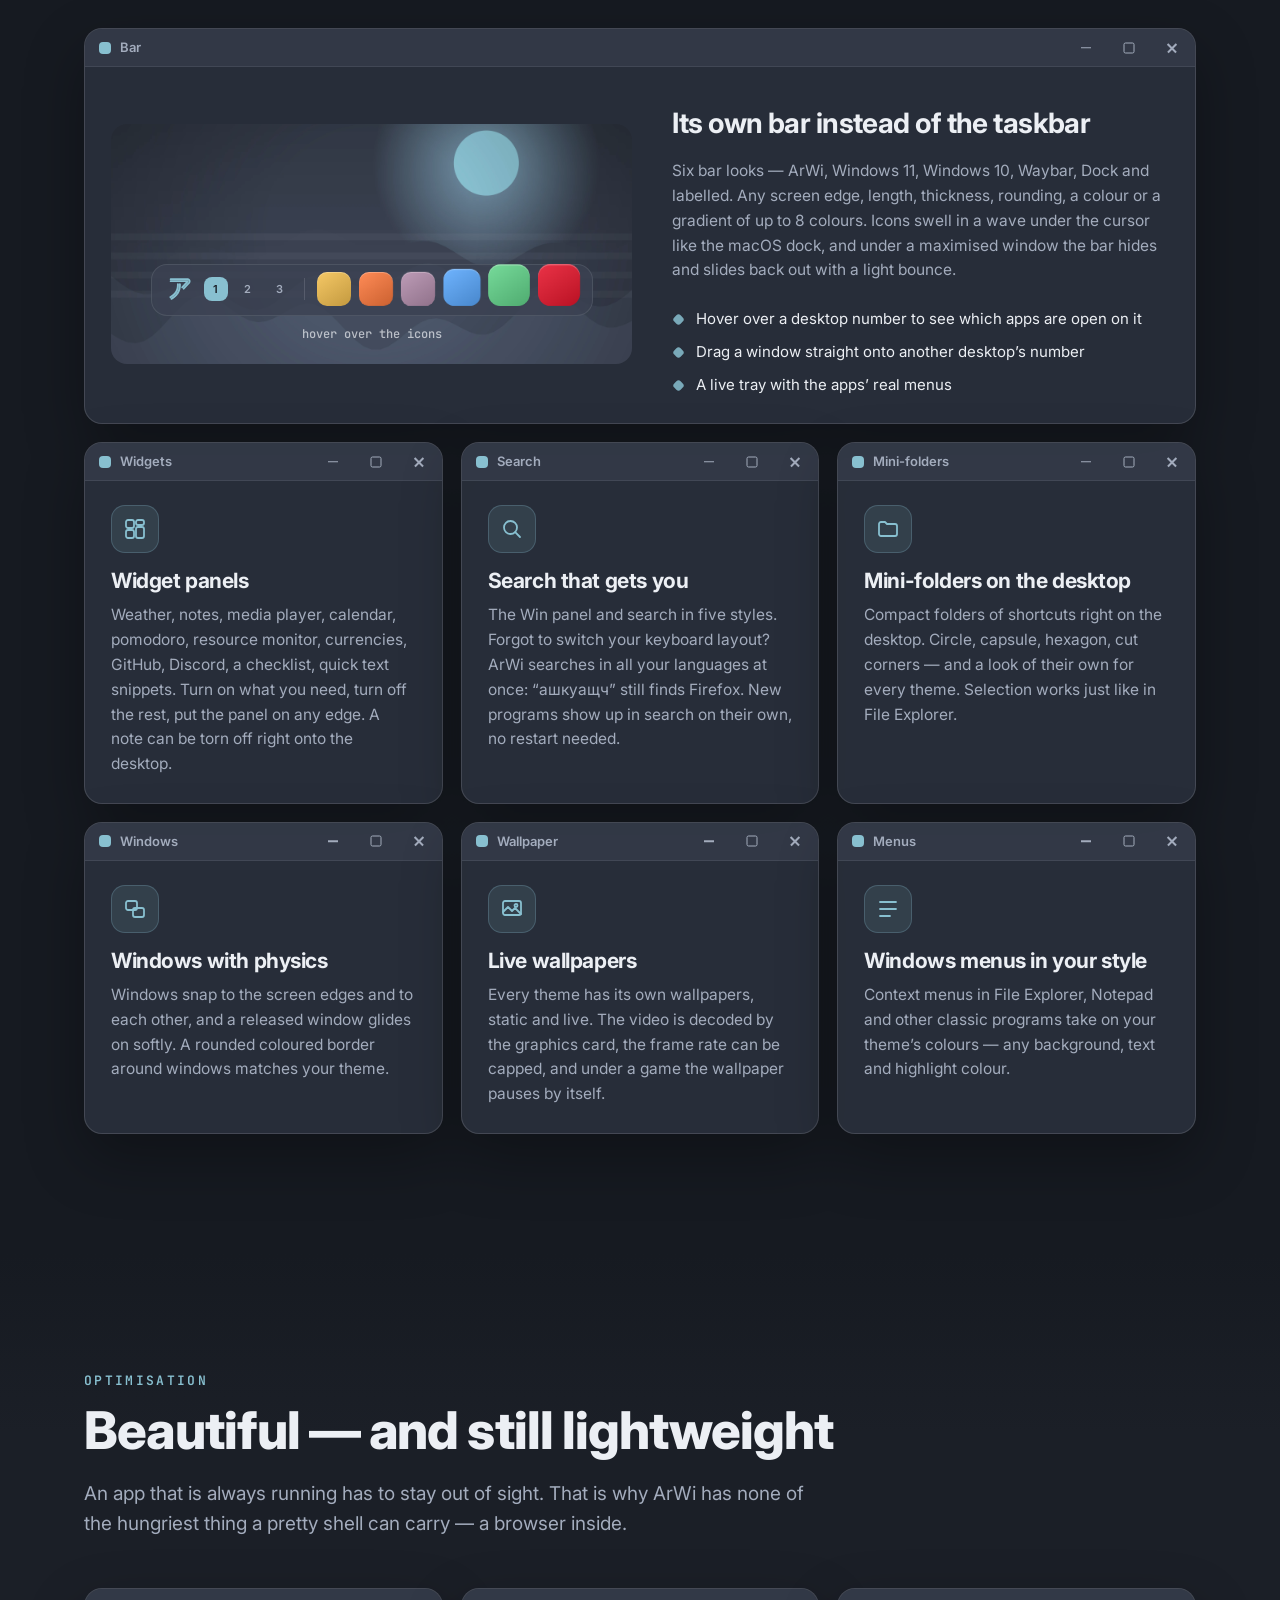
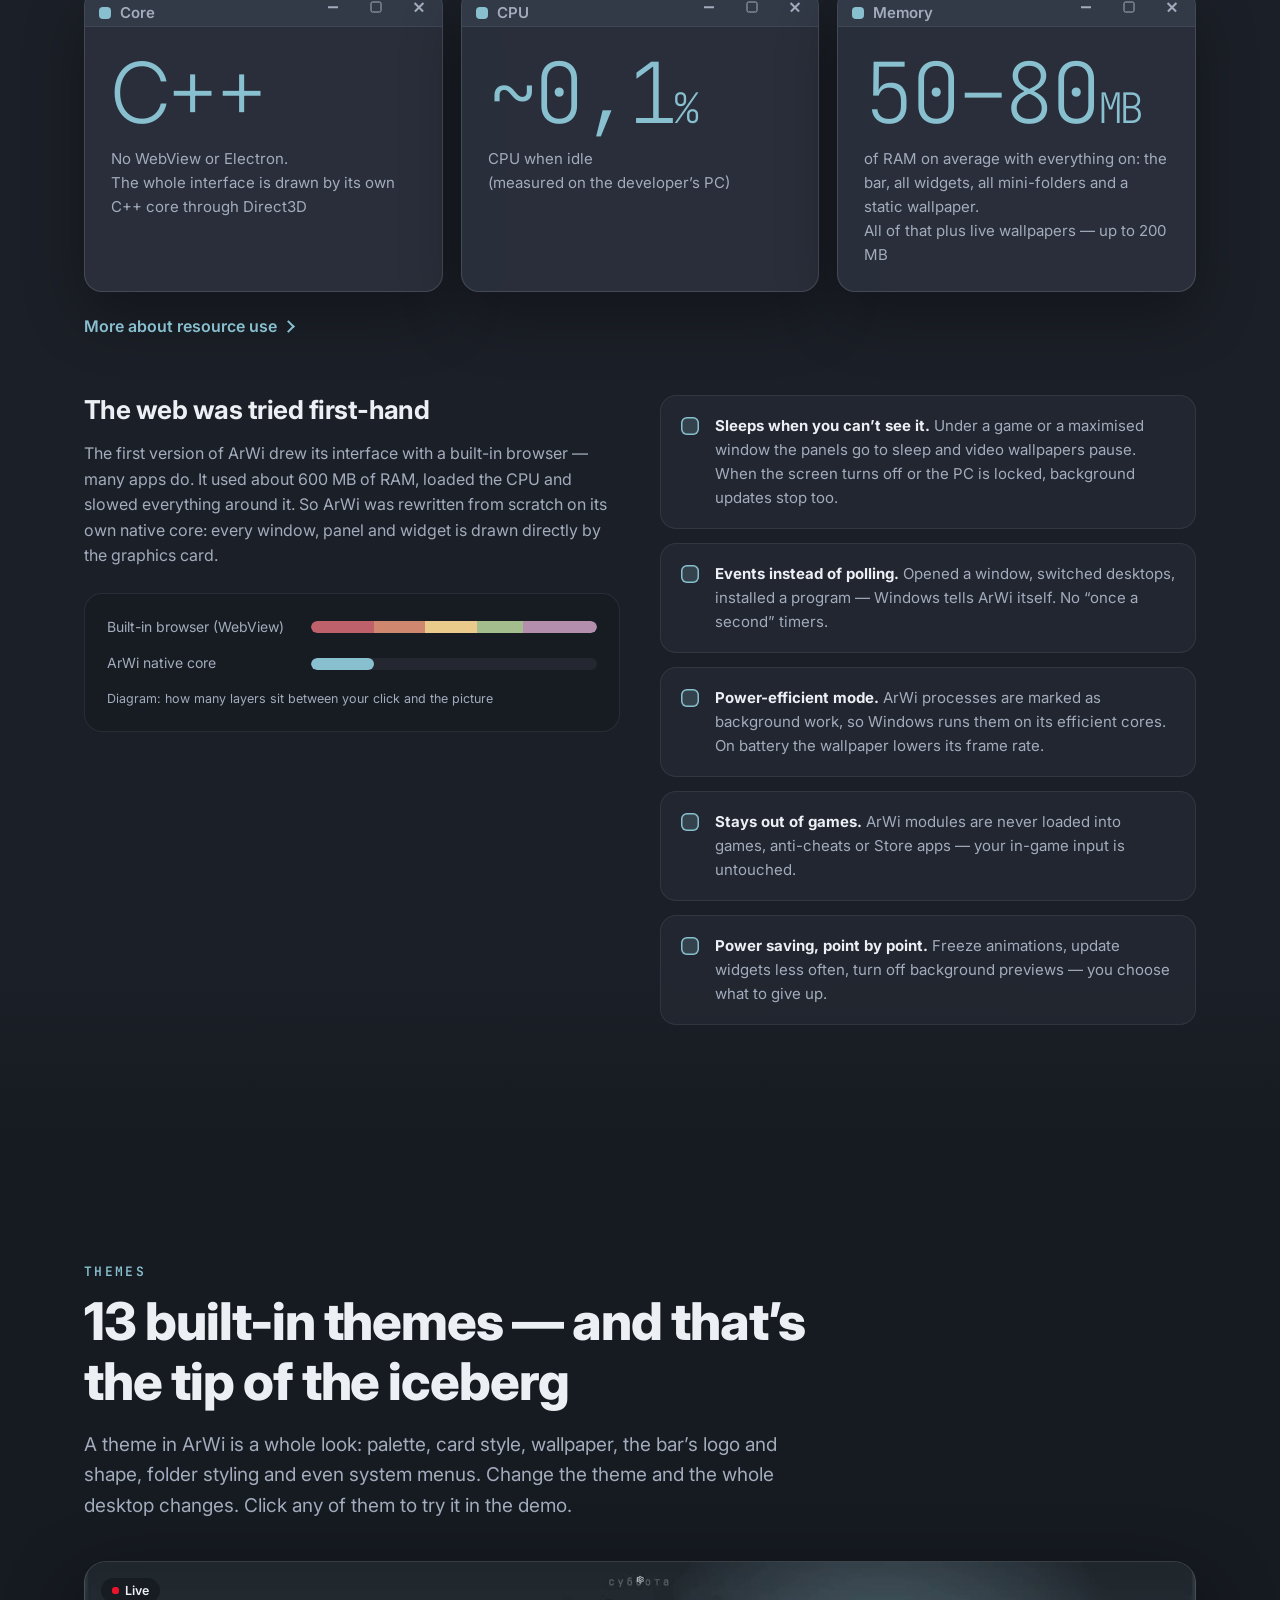
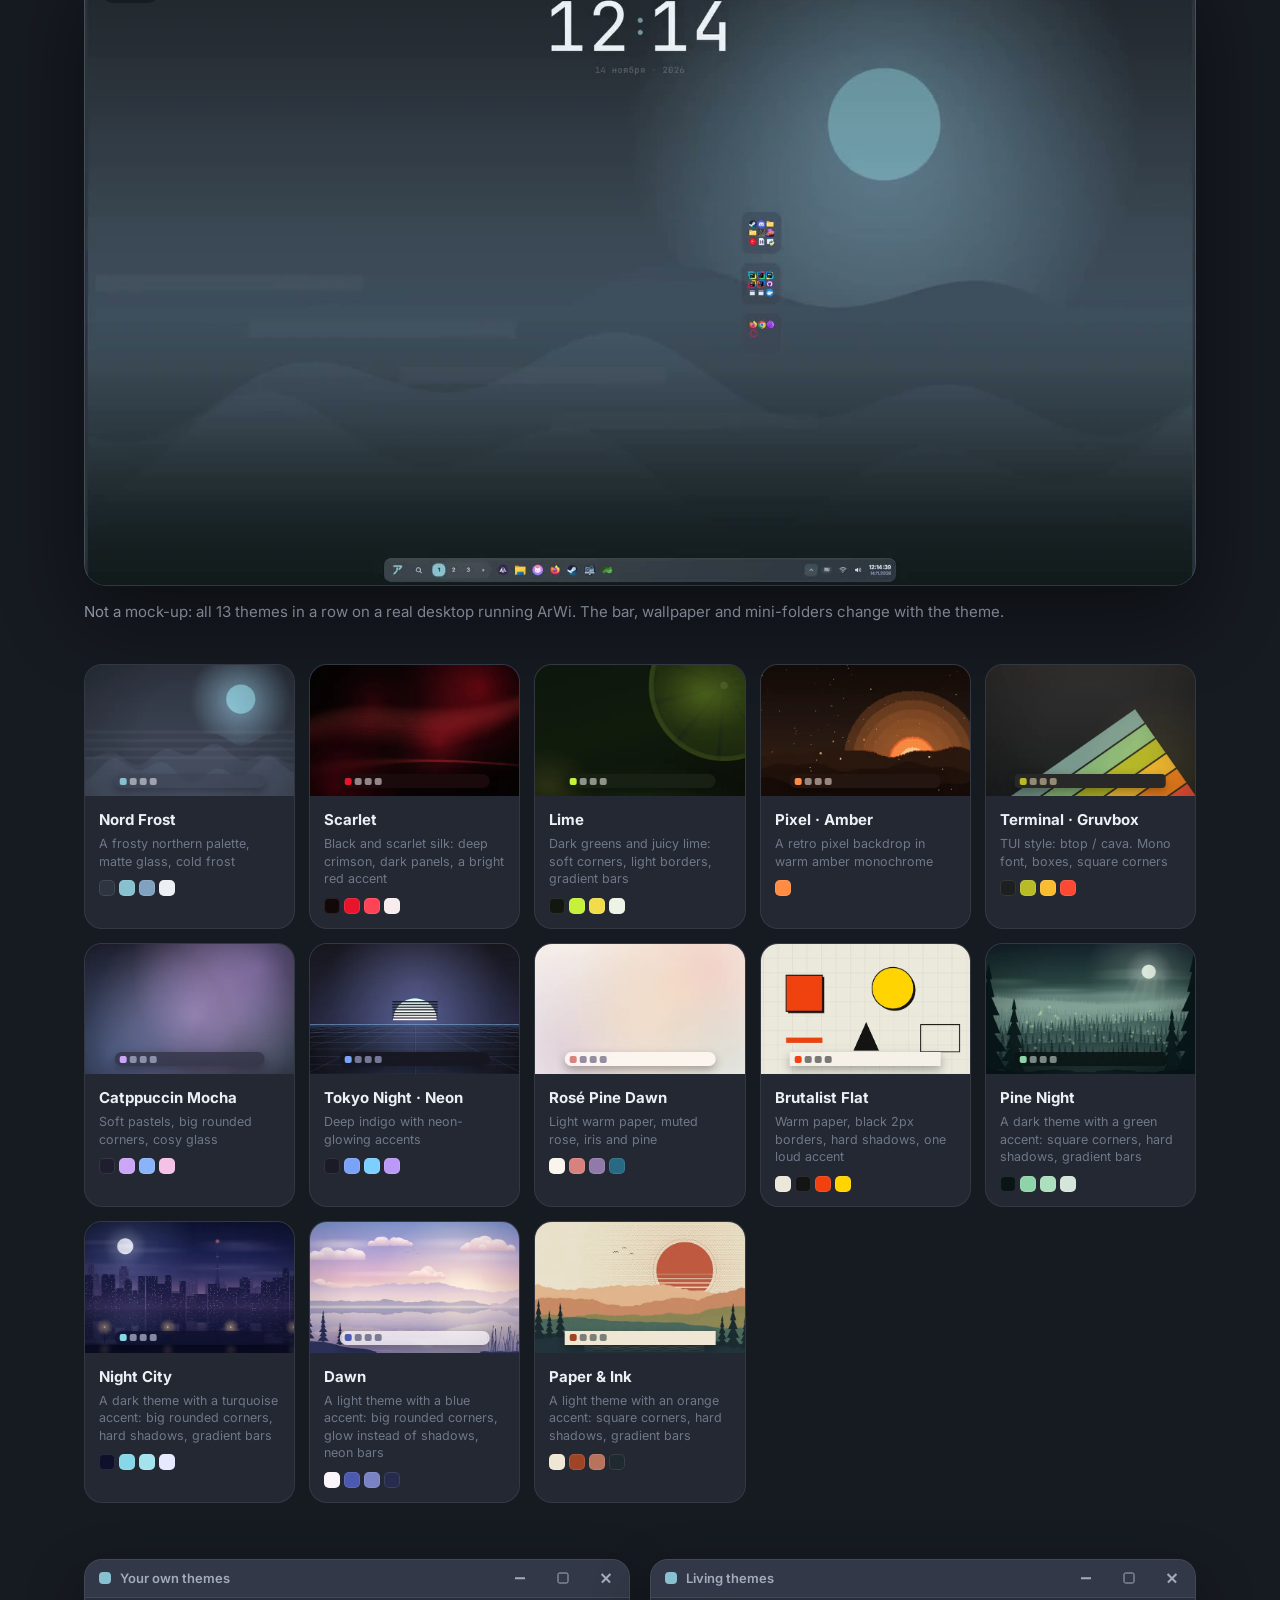
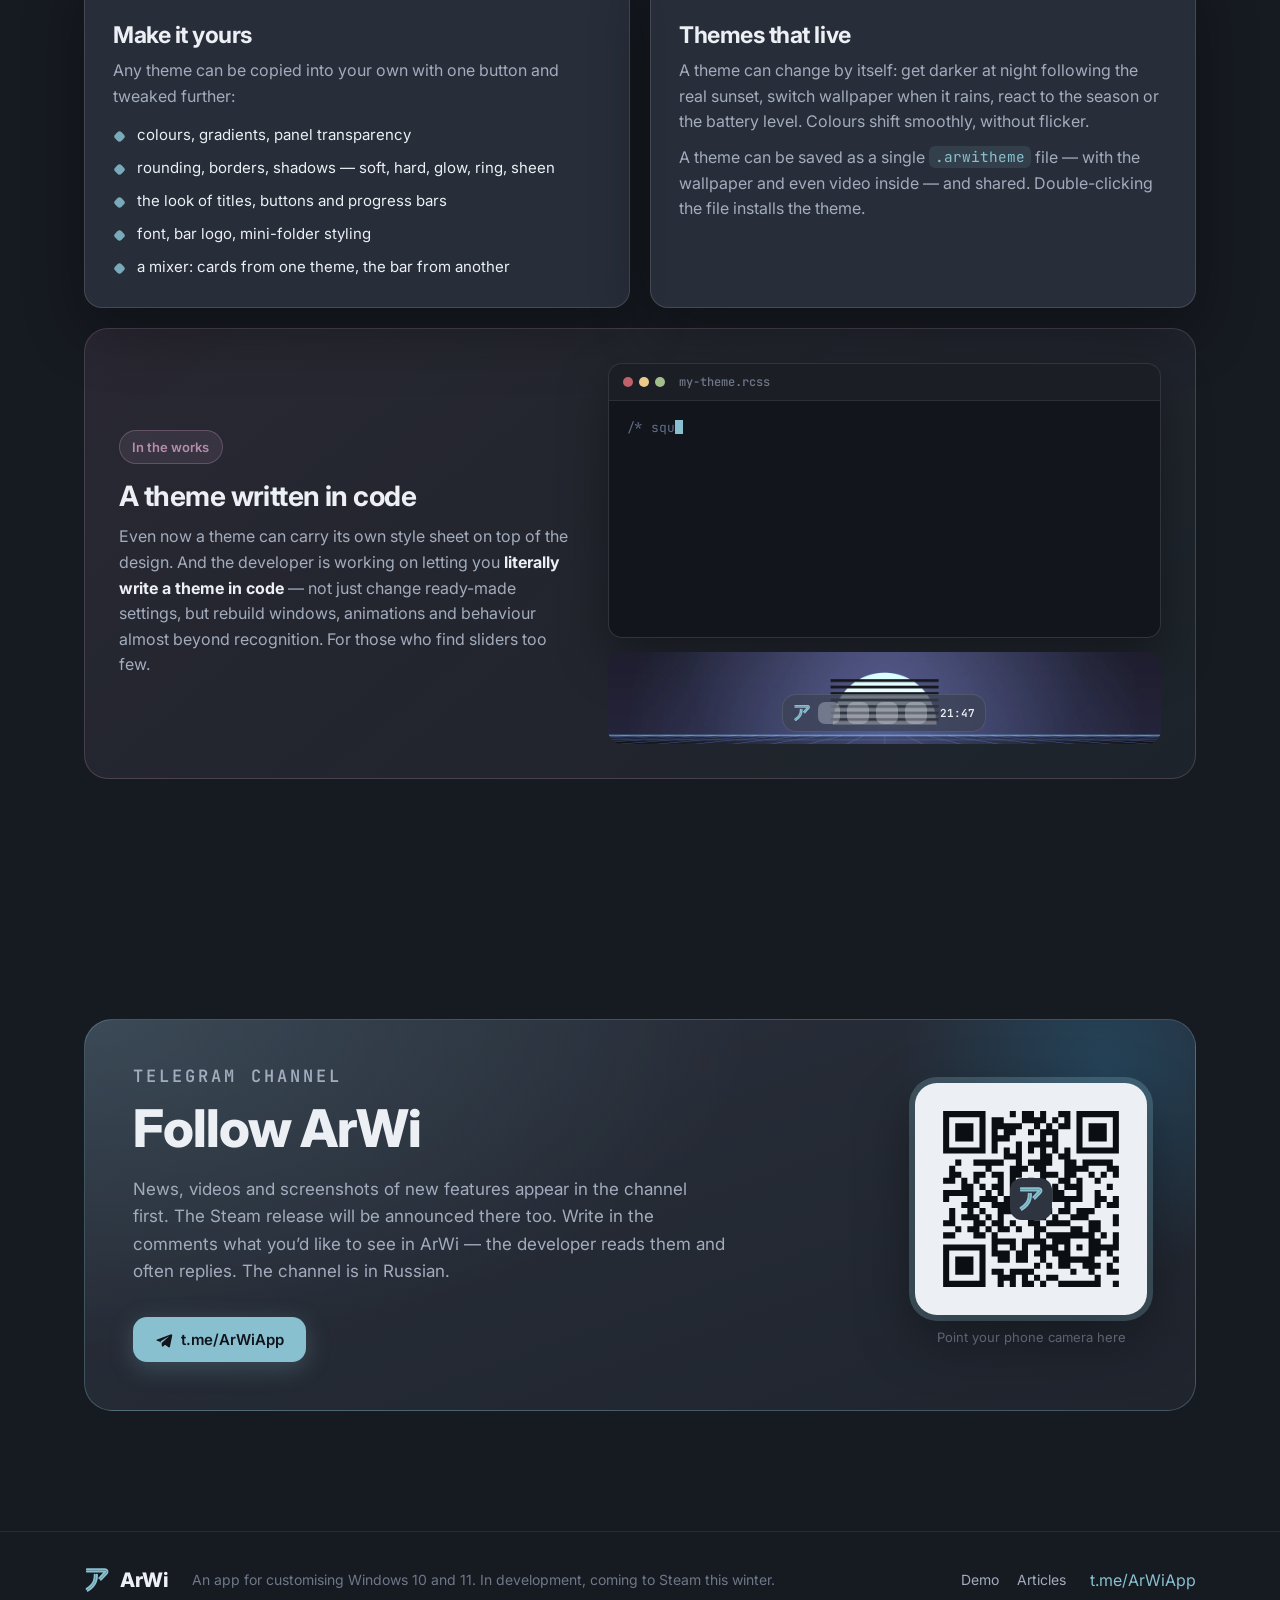
==== commit 6b3b020f: "Hover back on every tile as on 19.11; only the tilts and the cursor light spot stay removed" ====
--- a/index.html
+++ b/index.html
@@ -18,7 +18,7 @@
 <link href="https://fonts.googleapis.com/css2?family=Inter:wght@300;400;500;600;700;800&family=JetBrains+Mono:wght@200;400;500;700&family=Manrope:wght@400;600;800&family=Space+Grotesk:wght@400;600;700&display=swap" rel="stylesheet" media="print" onload="this.media='all'">
 <noscript><link href="https://fonts.googleapis.com/css2?family=Inter:wght@300;400;500;600;700;800&family=JetBrains+Mono:wght@200;400;500;700&family=Manrope:wght@400;600;800&family=Space+Grotesk:wght@400;600;700&display=swap" rel="stylesheet"></noscript>
 <script>try{if(localStorage.getItem("arwi-lang")!=="ru")document.documentElement.classList.add("i18n-wait")}catch(e){document.documentElement.classList.add("i18n-wait")}setTimeout(function(){document.documentElement.classList.remove("i18n-wait")},2500)</script>
-<link rel="stylesheet" href="css/style.css?v=21">
+<link rel="stylesheet" href="css/style.css?v=22">
 </head>
 <body>
 
@@ -343,8 +343,8 @@
   </div>
 </footer>
 
-<script src="js/themes.js?v=21"></script>
-<script src="js/i18n.js?v=21"></script>
-<script src="js/site.js?v=21"></script>
+<script src="js/themes.js?v=22"></script>
+<script src="js/i18n.js?v=22"></script>
+<script src="js/site.js?v=22"></script>
 </body>
 </html>
--- a/css/style.css
+++ b/css/style.css
@@ -97,7 +97,8 @@
 /* no blur under the fixed header: it was redrawn on every scroll frame and made scrolling stutter */
 .nav.scrolled { background: rgba(22, 26, 33, .95); border-color: var(--line); }
 .brand { display: inline-flex; align-items: center; gap: .5em; color: var(--fg); font-weight: 800; font-size: 20px; letter-spacing: -.02em; }
-.brand .logo-mark { color: var(--accent); width: 26px; height: 26px; }
+.brand .logo-mark { color: var(--accent); width: 26px; height: 26px; transition: transform .4s var(--ease-spring); }
+.brand:hover .logo-mark { transform: scale(1.1); }
 .brand:hover { color: var(--fg); }
 .nav-links { display: flex; gap: 4px; margin-left: auto; }
 .nav-links a { color: var(--muted); font-size: 14.5px; font-weight: 500; padding: .5em .8em; border-radius: 10px; transition: background-color .16s var(--ease-hover), color .16s var(--ease-hover); }
@@ -164,7 +165,8 @@
 
 /* ---------- about ---------- */
 .pillars { display: grid; grid-template-columns: 1fr 1fr; gap: 20px; margin-top: 48px; }
-.pillar { padding: 32px; border-radius: 22px; background: linear-gradient(160deg, rgba(59, 66, 82, .55), rgba(46, 52, 64, .3)); border: 1px solid var(--line); }
+.pillar { padding: 32px; border-radius: 22px; background: linear-gradient(160deg, rgba(59, 66, 82, .55), rgba(46, 52, 64, .3)); border: 1px solid var(--line); transition: border-color .25s var(--ease-hover), transform .3s var(--ease-pop); }
+.pillar:hover { border-color: rgba(var(--accent-rgb), .4); transform: translateY(-3px); }
 .pillar h3 { font-size: 24px; margin: 18px 0 10px; }
 .pillar p { color: var(--muted); margin: 0; }
 .pillar-ico, .feat-ico { width: 52px; height: 52px; border-radius: 15px; display: grid; place-items: center; background: rgba(var(--accent-rgb), .12); border: 1px solid rgba(var(--accent-rgb), .25); }
@@ -187,8 +189,10 @@
 .feat {
   position: relative; padding: 28px; border-radius: 22px;
   background: rgba(35, 40, 51, .7); border: 1px solid var(--line);
+  transition: border-color .25s var(--ease-hover), background-color .25s var(--ease-hover), transform .35s var(--ease-pop);
   overflow: hidden;
 }
+.feat:hover { border-color: rgba(var(--accent-rgb), .35); background: rgba(41, 47, 59, .8); }
 .feat h3 { font-size: 21px; margin: 18px 0 10px; }
 .feat p { color: var(--muted); margin: 0; font-size: 15.5px; }
 .feat-wide { grid-column: span 3; display: grid; grid-template-columns: 1.05fr 1fr; gap: 10px 40px; align-items: center; }
@@ -230,7 +234,8 @@
 .engine.in .eng-bar i { transform: none; }
 .eng-note { margin: 0; font-size: 12.5px; color: var(--dim); }
 .light-list { list-style: none; margin: 0; padding: 0; display: grid; gap: 14px; }
-.light-list li { padding: 18px 20px 18px 54px; border-radius: 16px; background: rgba(46, 52, 64, .4); border: 1px solid var(--line); color: var(--muted); font-size: 15px; position: relative; }
+.light-list li { padding: 18px 20px 18px 54px; border-radius: 16px; background: rgba(46, 52, 64, .4); border: 1px solid var(--line); color: var(--muted); font-size: 15px; position: relative; transition: border-color .2s var(--ease-hover), transform .3s var(--ease-pop); }
+.light-list li:hover { border-color: rgba(var(--accent-rgb), .35); transform: translateX(4px); }
 .light-list li::before { content: ""; position: absolute; left: 20px; top: 21px; width: 18px; height: 18px; border-radius: 6px; background: rgba(var(--accent-rgb), .18); box-shadow: inset 0 0 0 1.5px var(--accent); }
 .light-list b { color: var(--fg); }
 @media (max-width: 860px) { .stats, .light-grid { grid-template-columns: 1fr; } .eng-row { grid-template-columns: 1fr; gap: 6px; } }
@@ -326,7 +331,7 @@
 /* ---------- themes gallery ---------- */
 .theme-gallery { display: grid; grid-template-columns: repeat(auto-fill, minmax(200px, 1fr)); gap: 14px; margin-top: 40px; }
 .tg-item { position: relative; border-radius: 18px; overflow: hidden; cursor: pointer; border: 1px solid var(--line); background: var(--surface); text-align: left; padding: 0; transition: transform .35s var(--ease-pop), border-color .2s var(--ease-hover), box-shadow .3s; }
-.tg-item:hover { transform: translateY(-5px); border-color: color-mix(in srgb, var(--c) 70%, transparent); }
+.tg-item:hover { transform: translateY(-5px); border-color: color-mix(in srgb, var(--c) 70%, transparent); box-shadow: 0 18px 40px rgba(0, 0, 0, .35), 0 0 0 1px color-mix(in srgb, var(--c) 40%, transparent); }
 .tg-thumb { aspect-ratio: 16 / 10; background: center / cover; position: relative; overflow: hidden; }
 .tg-thumb img { width: 100%; height: 100%; object-fit: cover; transition: transform .6s var(--ease-pop); }
 .tg-item:hover .tg-thumb img { transform: scale(1.06); }
@@ -378,7 +383,8 @@
 .tg-text h2 { max-width: none; }
 .tg-text p { color: var(--muted); max-width: 54ch; font-size: 17px; }
 .qr-box { display: grid; justify-items: center; gap: 12px; color: var(--dim); font-size: 13px; position: relative; }
-.qr-frame { position: relative; padding: 16px; border-radius: 22px; background: #eceff4; box-shadow: 0 0 0 6px rgba(var(--accent-rgb), .25), 0 20px 60px rgba(0, 0, 0, .4); }
+.qr-frame { position: relative; padding: 16px; border-radius: 22px; background: #eceff4; box-shadow: 0 0 0 6px rgba(var(--accent-rgb), .25), 0 20px 60px rgba(0, 0, 0, .4); transition: transform .4s var(--ease-spring); }
+.qr-frame:hover { transform: scale(1.04); }
 .qr-frame img { width: 200px; height: 200px; image-rendering: pixelated; }
 .qr-logo { position: absolute; left: 50%; top: 50%; width: 42px; height: 42px; translate: -50% -50%; color: #2e3440; background: #2e3440; border-radius: 12px; -webkit-mask: none; mask: none; display: grid; place-items: center; }
 .qr-logo::after { content: ""; width: 26px; height: 26px; background: #88c0d0; -webkit-mask: url(../assets/logo.svg) center / contain no-repeat; mask: url(../assets/logo.svg) center / contain no-repeat; }
@@ -759,19 +765,19 @@
 .status-text .hero-cta { margin-top: 22px; }
 .welcome-kicker { margin-top: 64px; }
 .awin-grid { display: grid; grid-template-columns: repeat(3, 1fr); gap: 18px; }
-.awin-card { transition: transform .45s var(--ease-pop), border-color .2s var(--ease-hover); }
-.awin-card:hover { color: var(--fg); transform: translateY(-6px); border-color: rgba(var(--accent-rgb), .45); }
-.awin-card .awin-head, .awin-card .awin-head i, .awin-card .awin-head i::before, .awin-card .awin-head i::after { transition: color .16s var(--ease-hover), background-color .16s var(--ease-hover); }
+.awin-card { transition: transform .45s var(--ease-pop), border-color .2s var(--ease-hover), box-shadow .35s; }
+.awin-card:hover { color: var(--fg); transform: translateY(-6px); border-color: rgba(var(--accent-rgb), .45); box-shadow: 0 30px 70px rgba(0, 0, 0, .45), 0 0 0 1px rgba(var(--accent-rgb), .15); }
 .awin-card:hover .awin-head { color: var(--fg); }
 .awin-card:hover .awin-head i:nth-of-type(3) { background: #bf616a; }
 .awin-card:hover .awin-head i:nth-of-type(3)::before, .awin-card:hover .awin-head i:nth-of-type(3)::after { background: #fff; }
 .awin-card .awin-body { display: flex; flex-direction: column; height: calc(100% - 38px); }
-.awin-ico { width: 48px; height: 48px; border-radius: 14px; display: grid; place-items: center; background: rgba(var(--accent-rgb), .12); border: 1px solid rgba(var(--accent-rgb), .25); }
+.awin-ico { width: 48px; height: 48px; border-radius: 14px; display: grid; place-items: center; background: rgba(var(--accent-rgb), .12); border: 1px solid rgba(var(--accent-rgb), .25); transition: transform .5s var(--ease-spring); }
 .awin-ico svg { width: 24px; height: 24px; fill: none; stroke: var(--accent); stroke-width: 1.8; stroke-linecap: round; stroke-linejoin: round; }
 .awin-card h3 { font-size: 21px; margin: 18px 0 8px; }
 .awin-card p { color: var(--muted); margin: 0; font-size: 15px; }
 .awin-card .awin-note { margin-top: 12px; font: 500 12.5px var(--mono); color: var(--accent); }
 .awin-open { margin-top: auto; padding-top: 18px; color: var(--accent); font-size: 14.5px; }
+.awin-card:hover .awin-ico { transform: scale(1.08); }
 .awin-card:hover .awin-open::after { transform: translateX(4px) rotate(45deg); }
 .awin-grid .awin-card:nth-child(2) { --d: .06s; } .awin-grid .awin-card:nth-child(3) { --d: .12s; }
 @media (max-width: 900px) { .awin-grid { grid-template-columns: 1fr; } }
@@ -831,7 +837,8 @@
 .art .art-aside { padding: 14px 18px; border-left: 3px solid var(--violet); border-radius: 0 12px 12px 0; background: rgba(180, 142, 173, .08); color: var(--muted); font-size: 15px; }
 .art .hero-cta { margin: 6px 0 8px; }
 .analogs { list-style: none; padding: 0; margin: 0 0 16px; display: grid; gap: 8px; }
-.analogs li { padding: 11px 16px; border-radius: 12px; background: rgba(22, 26, 33, .45); border: 1px solid var(--line); color: var(--muted); font-size: 15px; }
+.analogs li { padding: 11px 16px; border-radius: 12px; background: rgba(22, 26, 33, .45); border: 1px solid var(--line); color: var(--muted); font-size: 15px; transition: border-color .16s var(--ease-hover), transform .3s var(--ease-pop); }
+.analogs li:hover { border-color: var(--line2); transform: translateX(3px); }
 .analogs b { color: var(--fg); }
 .art-points { display: grid; grid-template-columns: repeat(3, 1fr); gap: 12px; }
 .art-point { padding: 18px; border-radius: 16px; background: linear-gradient(160deg, rgba(var(--accent-rgb), .12), rgba(var(--accent-rgb), .03)); border: 1px solid rgba(var(--accent-rgb), .22); }
@@ -842,7 +849,8 @@
 .fig-num b { display: block; font: 200 clamp(38px, 5vw, 56px)/1 var(--mono); color: var(--accent); letter-spacing: -.04em; }
 .fig-num span { display: block; margin-top: 10px; color: var(--muted); font-size: 14px; }
 .art-grid { display: grid; grid-template-columns: 1fr 1fr; gap: 12px; margin-top: 24px; }
-.art-cell { padding: 18px; border-radius: 16px; background: rgba(22, 26, 33, .45); border: 1px solid var(--line); }
+.art-cell { padding: 18px; border-radius: 16px; background: rgba(22, 26, 33, .45); border: 1px solid var(--line); transition: border-color .16s var(--ease-hover); }
+.art-cell:hover { border-color: rgba(var(--accent-rgb), .35); }
 .art-cell b { color: var(--accent); font-size: 15.5px; }
 .art .art-cell p { margin: 6px 0 0; font-size: 14.5px; color: var(--muted); }
 .art-list { list-style: none; padding: 0; margin: 0 0 16px; display: grid; gap: 10px; }
@@ -894,7 +902,7 @@
 
 /* =====================================================================
    ONE TILE (19.11): every card on the site is an ArWi window (.awin) like the three on the home page — a title bar
-   with a dot, the title and the window buttons, then the body. Only cards that are links react to hover.
+   with a dot, the title and the window buttons, then the body. Only cards that are links lift on hover.
    ===================================================================== */
 .awin.pillar, .awin.feat, .awin.stat, .awin.ice-col, .tile {
   padding: 0; border-radius: 18px; background: rgba(46, 52, 64, .78); border: 1px solid var(--line2);
@@ -904,6 +912,8 @@
 .awin.feat .awin-body { padding: 24px 26px 26px; }
 .awin.stat .awin-body { padding: 24px 26px; }
 .awin.ice-col .awin-body { padding: 24px 28px 28px; }
+.awin.pillar:hover { transform: none; border-color: rgba(var(--accent-rgb), .4); }
+.awin.feat:hover { background: rgba(46, 52, 64, .86); }
 .awin.pillar .pillar-ico, .awin.feat .feat-ico { width: 48px; height: 48px; border-radius: 14px; }
 .awin.pillar .pillar-ico svg, .awin.feat .feat-ico svg { width: 24px; height: 24px; }
 .awin.pillar h3 { margin-top: 16px; }
@@ -946,6 +956,23 @@
 .side-tg.awin .awin-body { flex-direction: row; height: auto; }
 @media (max-width: 960px) { .side-tg.awin { display: none; } }
 
-/* panels that are not links (feature, stat and article tiles) stay still under the pointer (20.11):
-   only the home-page window cards, the Telegram card and the theme gallery react, because they open something */
+/* hover for every window tile (19.11): the same as the home-page cards, without the lift — accent border and glow,
+   the title bar lights up, the close button turns red, the icon grows, the number glows. Nothing tilts (20.11). */
+.awin-head, .awin-head i, .awin-head i::before, .awin-head i::after, .awin-dot { transition: color .16s var(--ease-hover), background-color .16s var(--ease-hover), transform .4s var(--ease-spring); }
+.awin.pillar, .awin.feat, .awin.stat, .awin.ice-col, .tile { transition: border-color .2s var(--ease-hover), box-shadow .35s var(--ease-hover), background-color .2s var(--ease-hover); }
+.awin.pillar:hover, .awin.feat:hover, .awin.stat:hover, .awin.ice-col:hover, .tile:hover {
+  border-color: rgba(var(--accent-rgb), .45);
+  box-shadow: 0 30px 70px rgba(0, 0, 0, .42), 0 0 0 1px rgba(var(--accent-rgb), .15), 0 0 40px rgba(var(--accent-rgb), .08);
+}
+:is(.awin.pillar, .awin.feat, .awin.stat, .awin.ice-col, .tile):hover .awin-head { color: var(--fg); background: rgba(59, 66, 82, .8); }
+:is(.awin.pillar, .awin.feat, .awin.stat, .awin.ice-col, .tile):hover .awin-dot { transform: scale(1.25); }
+:is(.awin.pillar, .awin.feat, .awin.stat, .awin.ice-col, .tile):hover .awin-head i:nth-of-type(3) { background: #bf616a; }
+:is(.awin.pillar, .awin.feat, .awin.stat, .awin.ice-col, .tile):hover .awin-head i:nth-of-type(3)::before,
+:is(.awin.pillar, .awin.feat, .awin.stat, .awin.ice-col, .tile):hover .awin-head i:nth-of-type(3)::after { background: #fff; }
+.pillar-ico, .feat-ico { transition: transform .5s var(--ease-spring); }
+.awin.pillar:hover .pillar-ico, .awin.feat:hover .feat-ico { transform: scale(1.08); }
+.tile-num, .awin.stat b { transition: text-shadow .3s var(--ease-hover); }
+.tile:hover .tile-num, .awin.stat:hover b { text-shadow: 0 0 22px rgba(var(--accent-rgb), .45); }
+.tile-bad:hover { border-color: rgba(191, 97, 106, .6); box-shadow: 0 30px 70px rgba(0, 0, 0, .42), 0 0 0 1px rgba(191, 97, 106, .2), 0 0 40px rgba(191, 97, 106, .1); }
+.tile-bad:hover .tile-num { text-shadow: 0 0 22px rgba(191, 97, 106, .5); }
 .tile-grid-3 { grid-template-columns: repeat(auto-fit, minmax(210px, 1fr)); }
